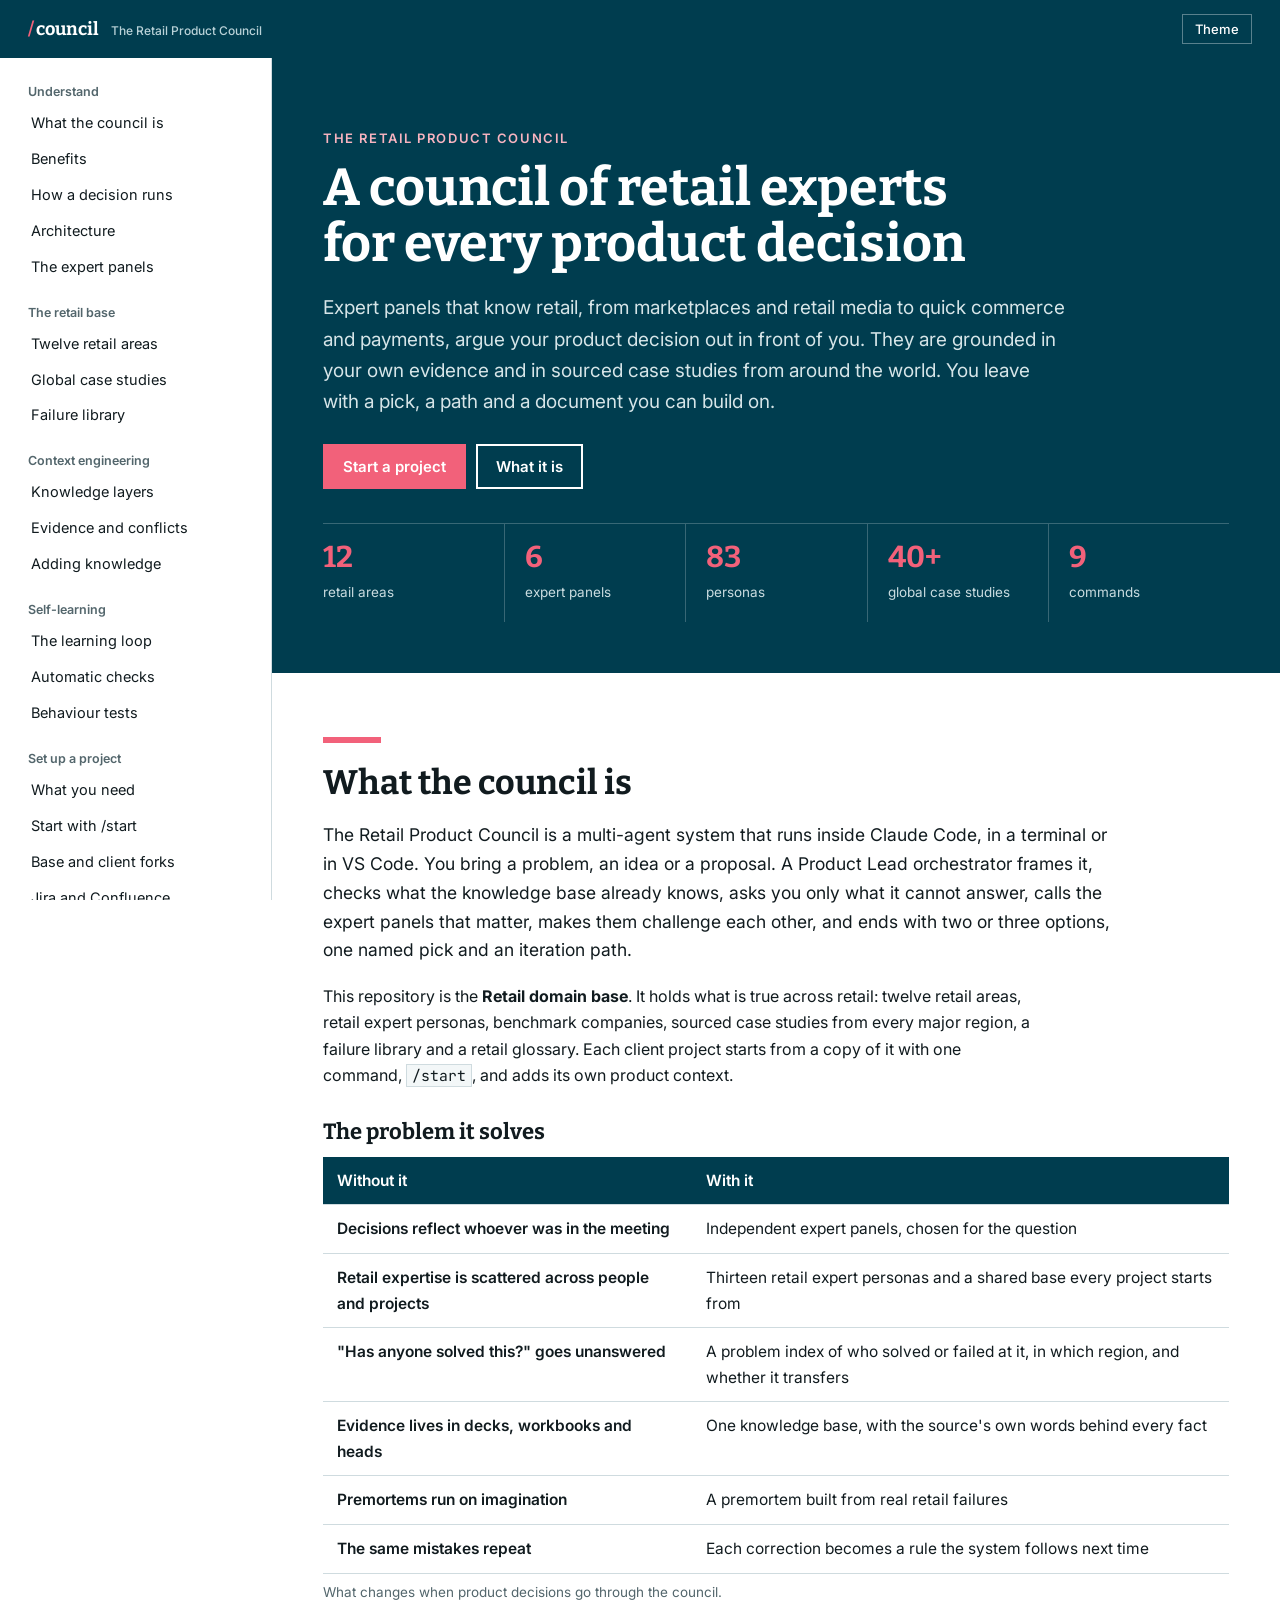
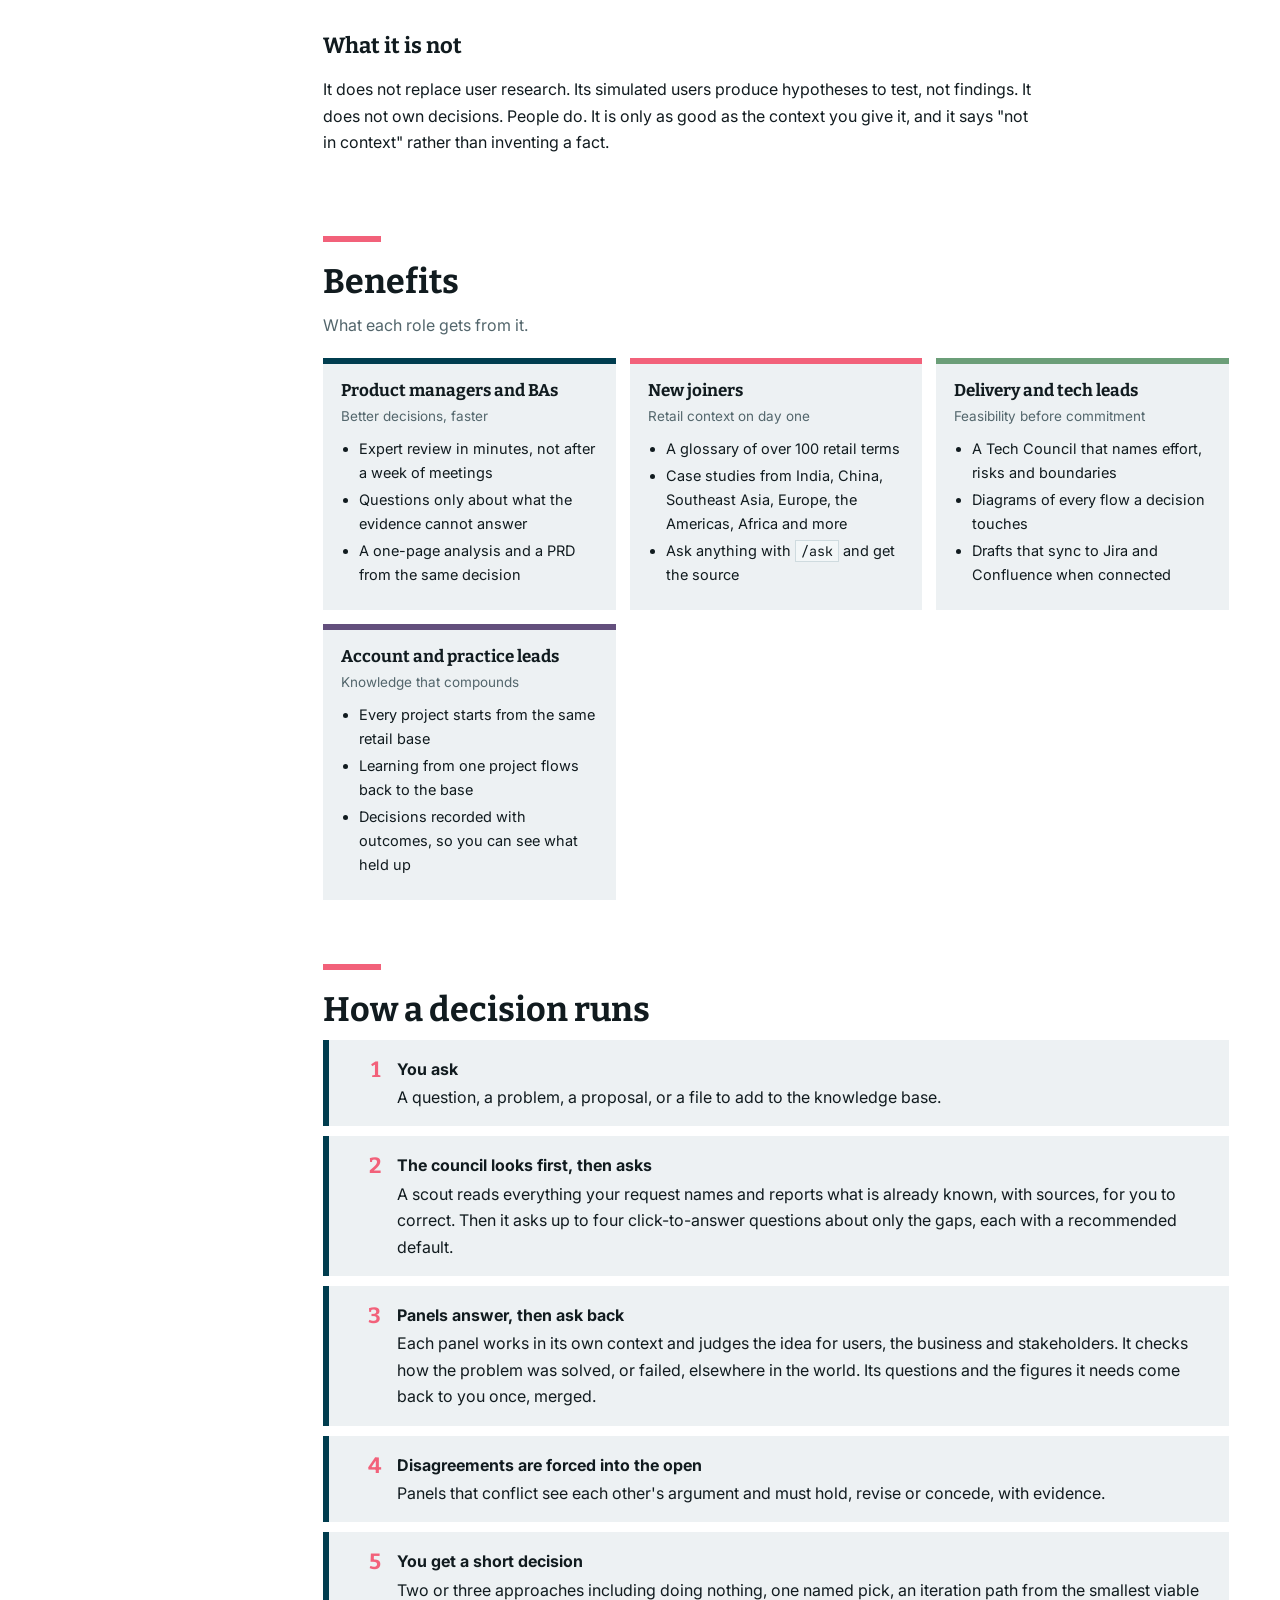
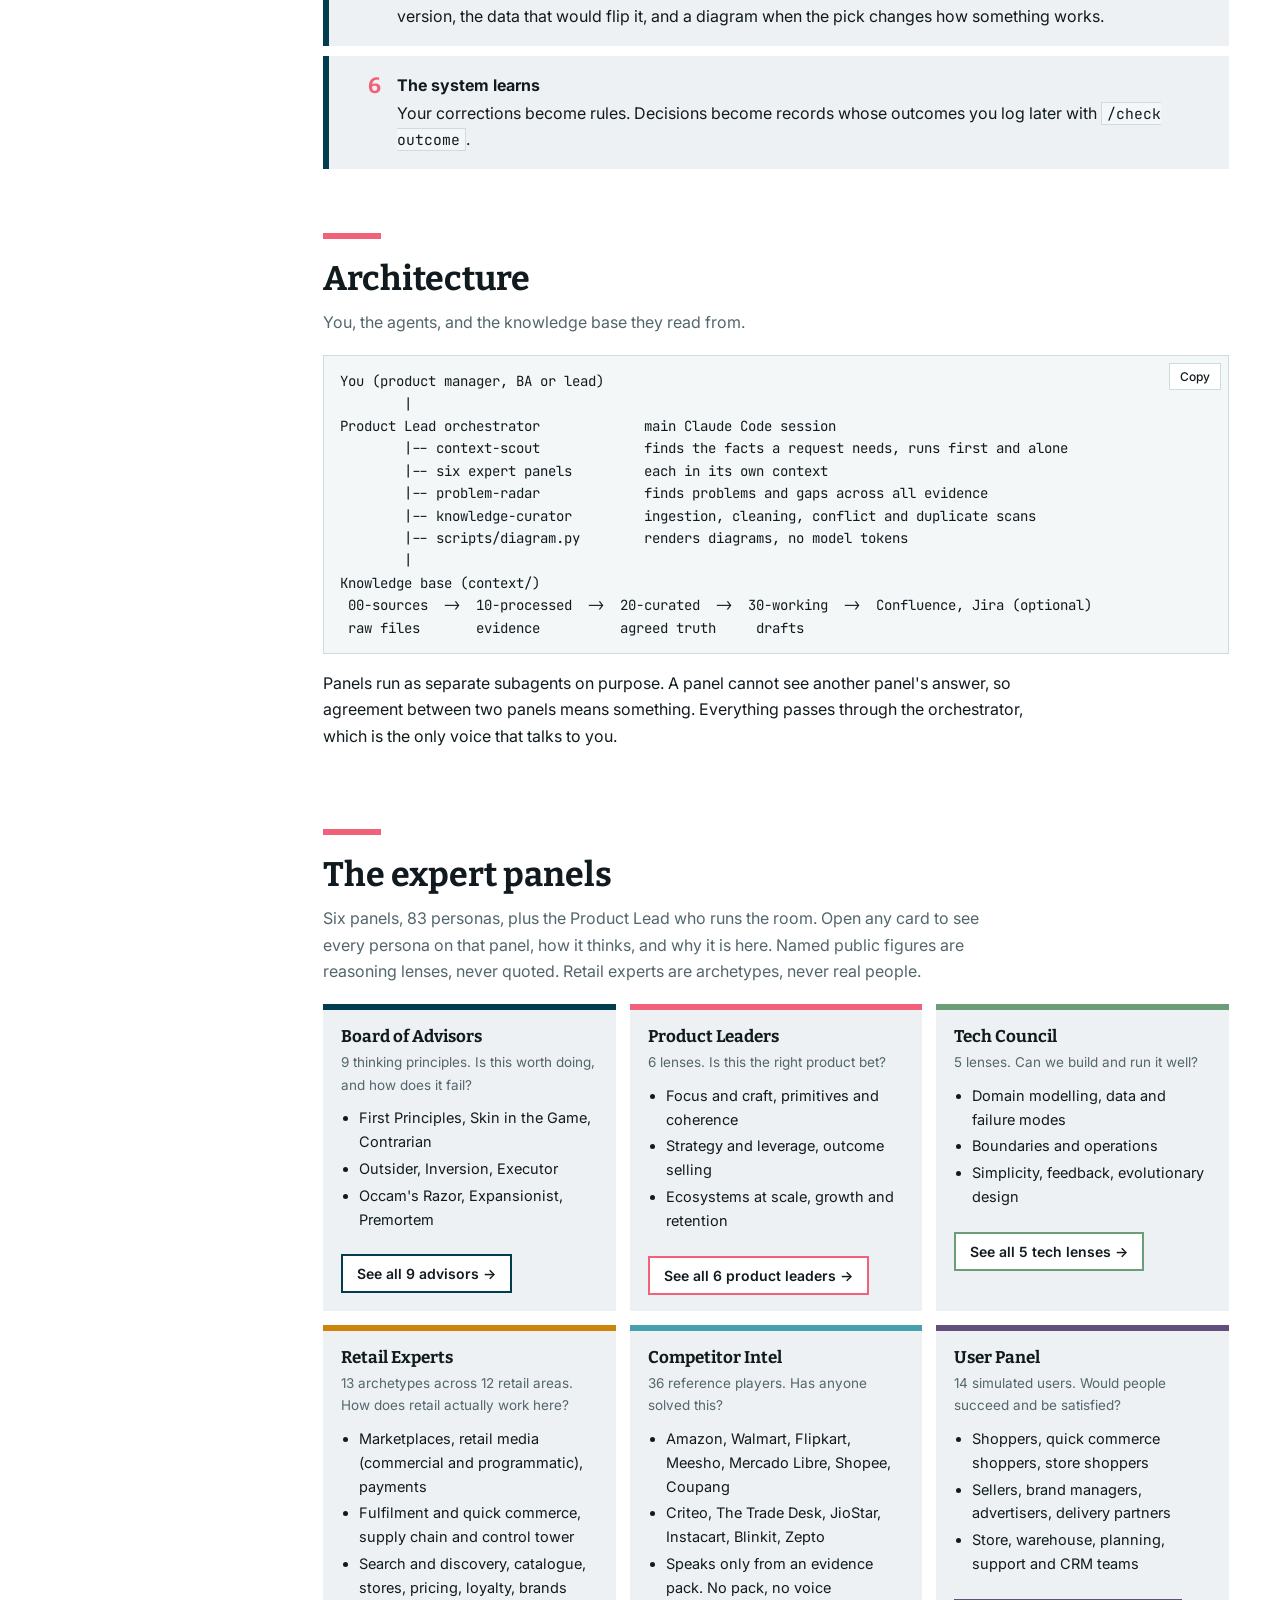
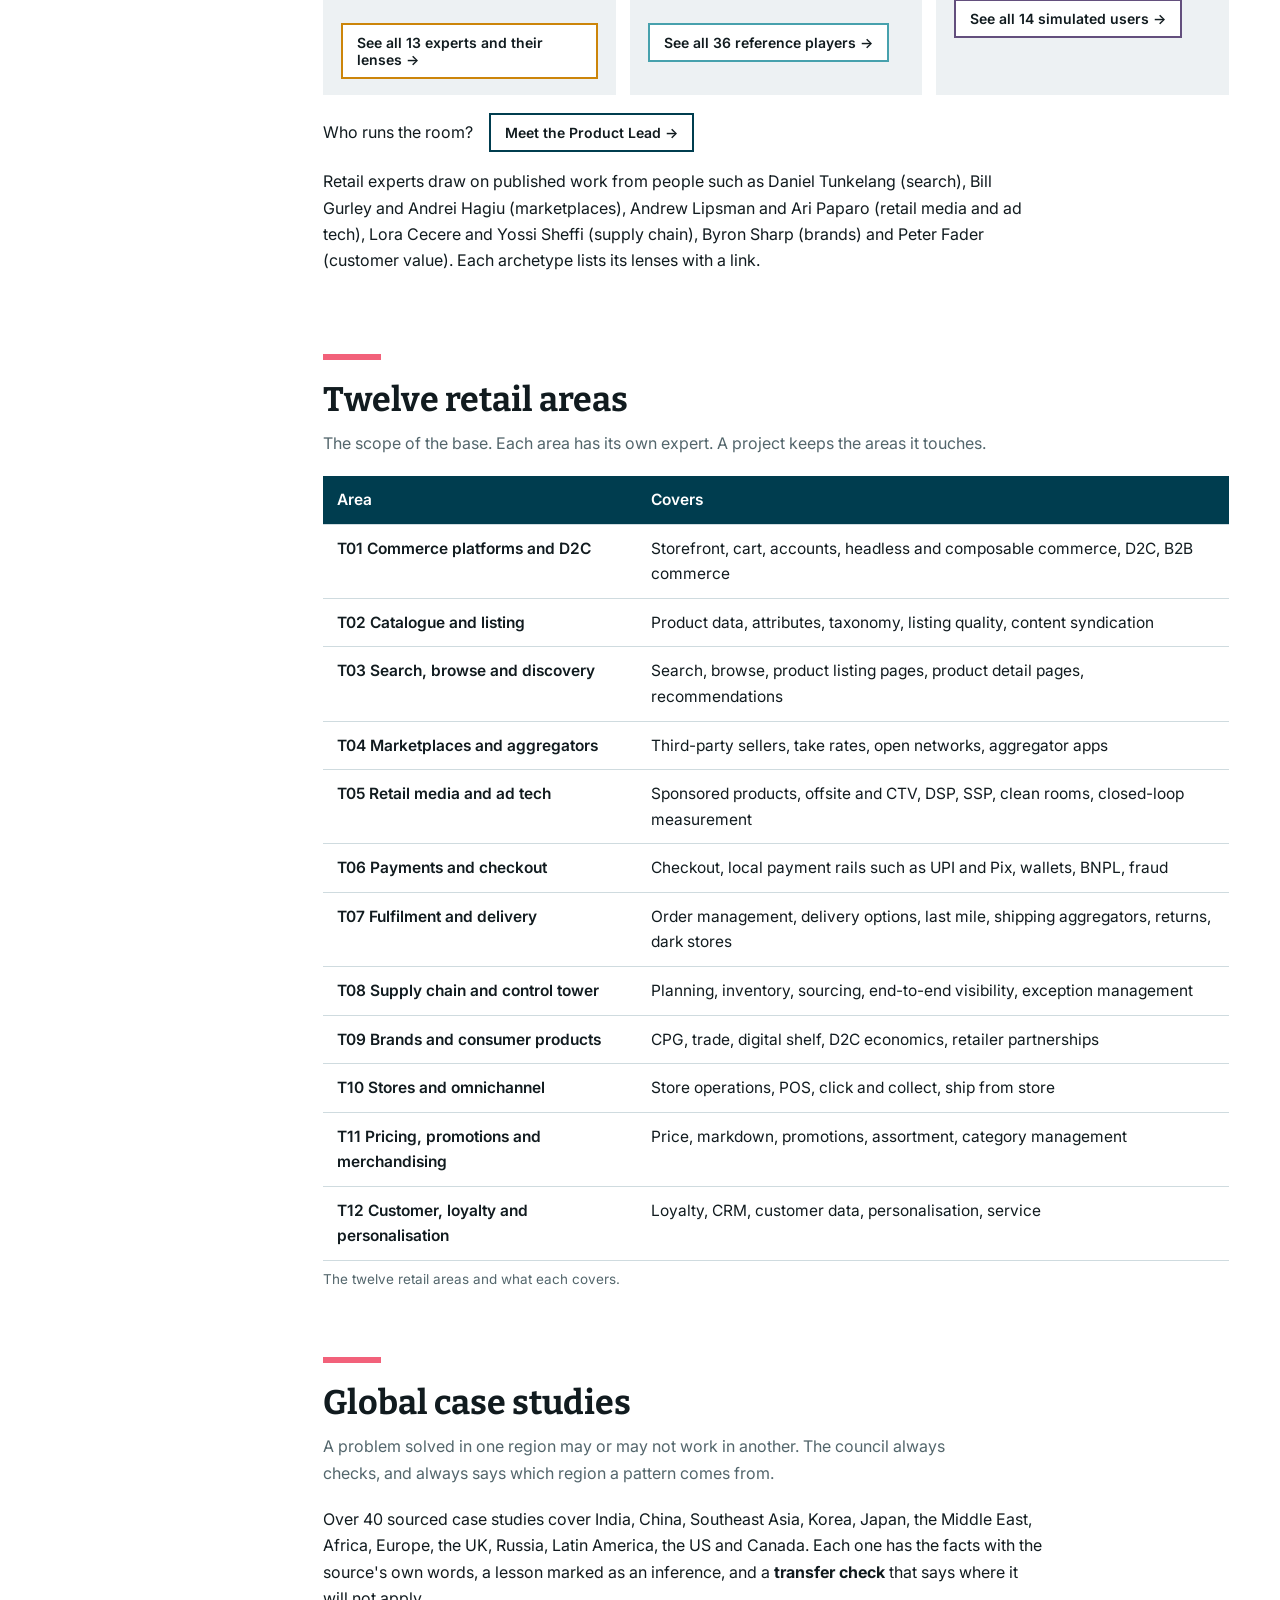
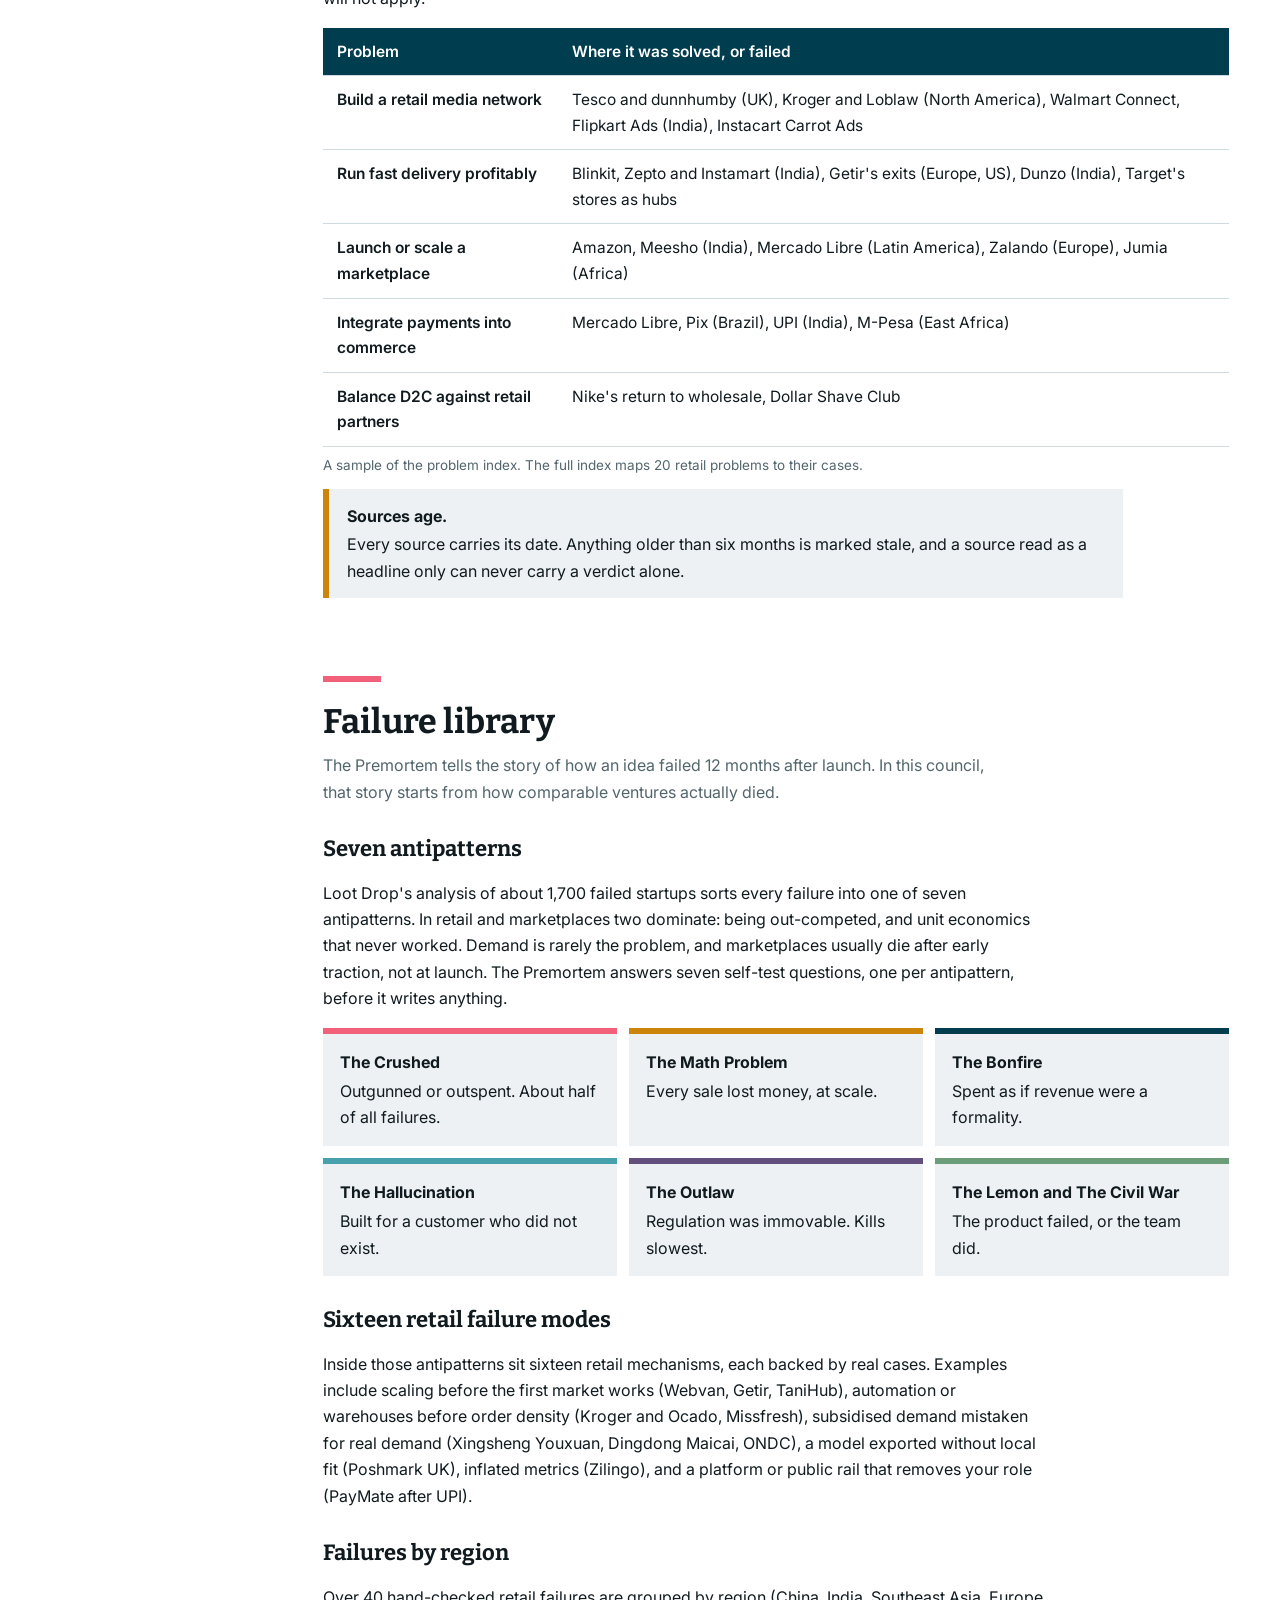
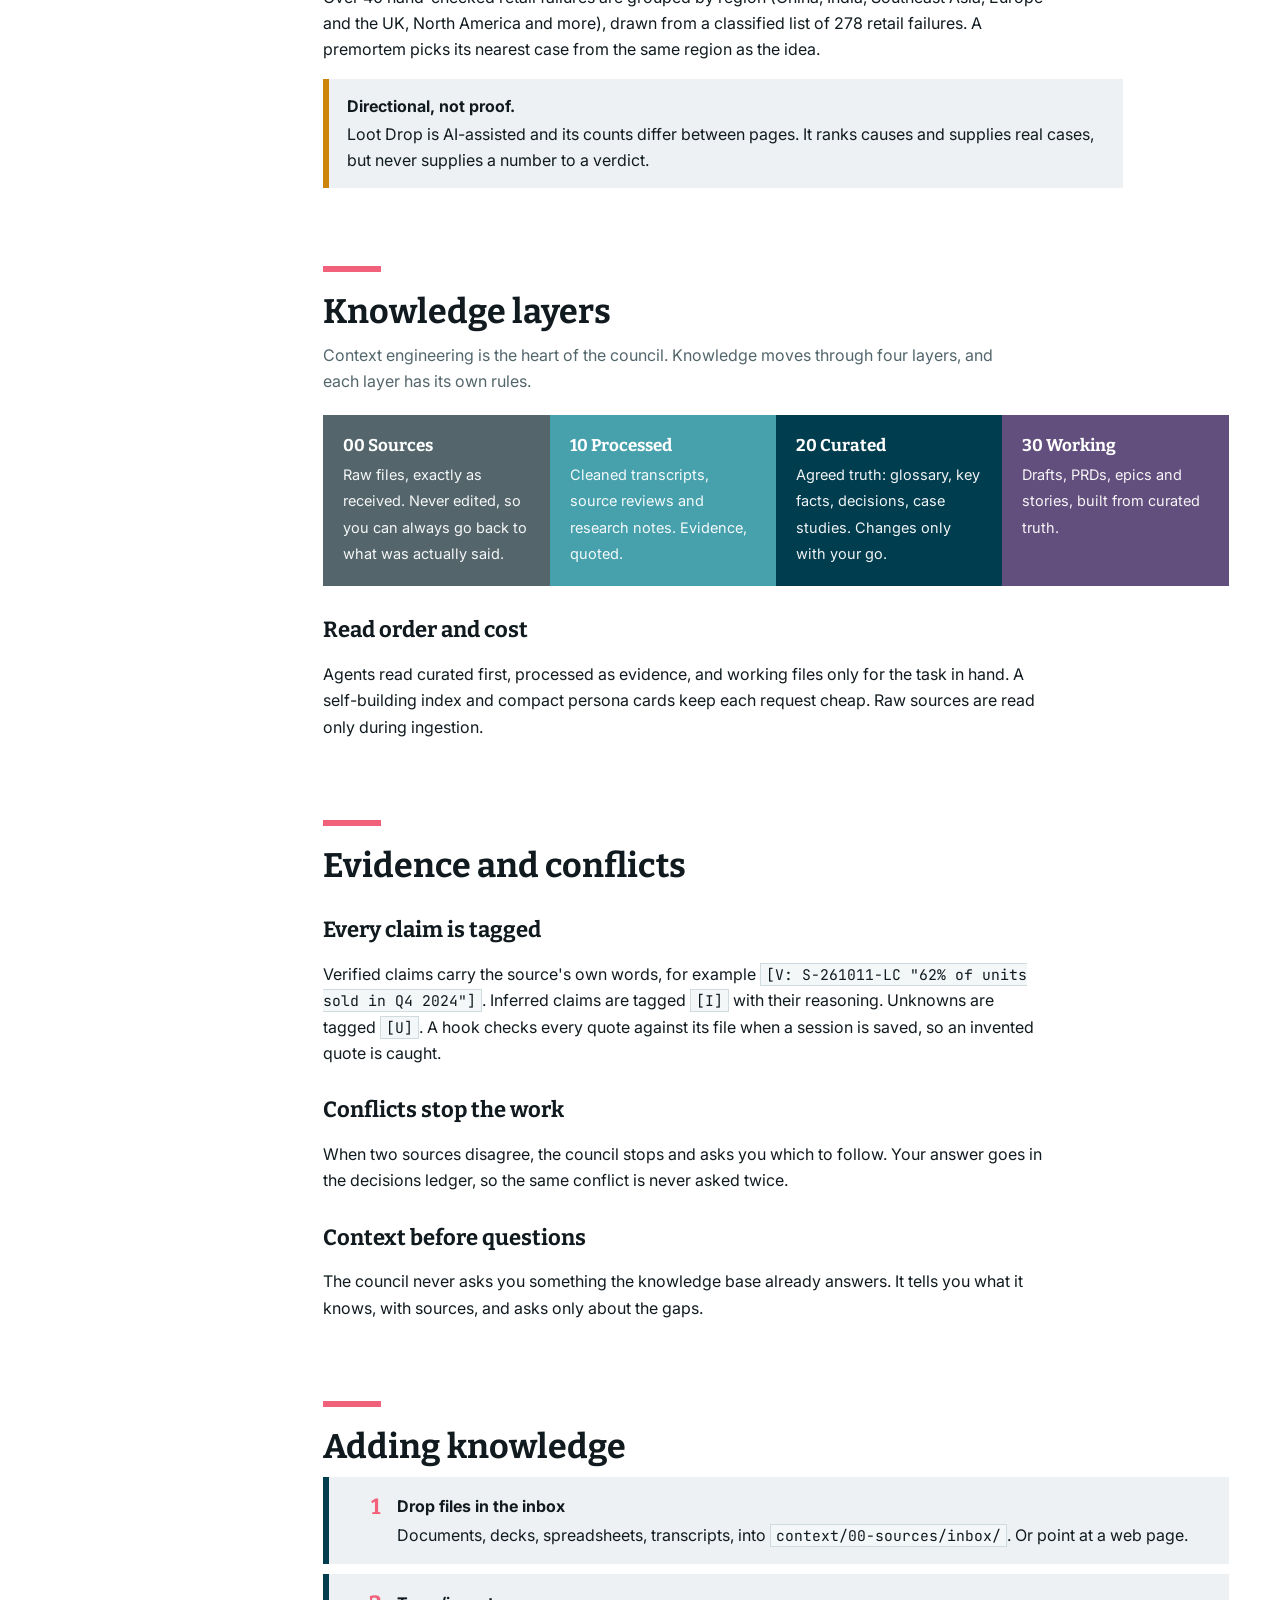
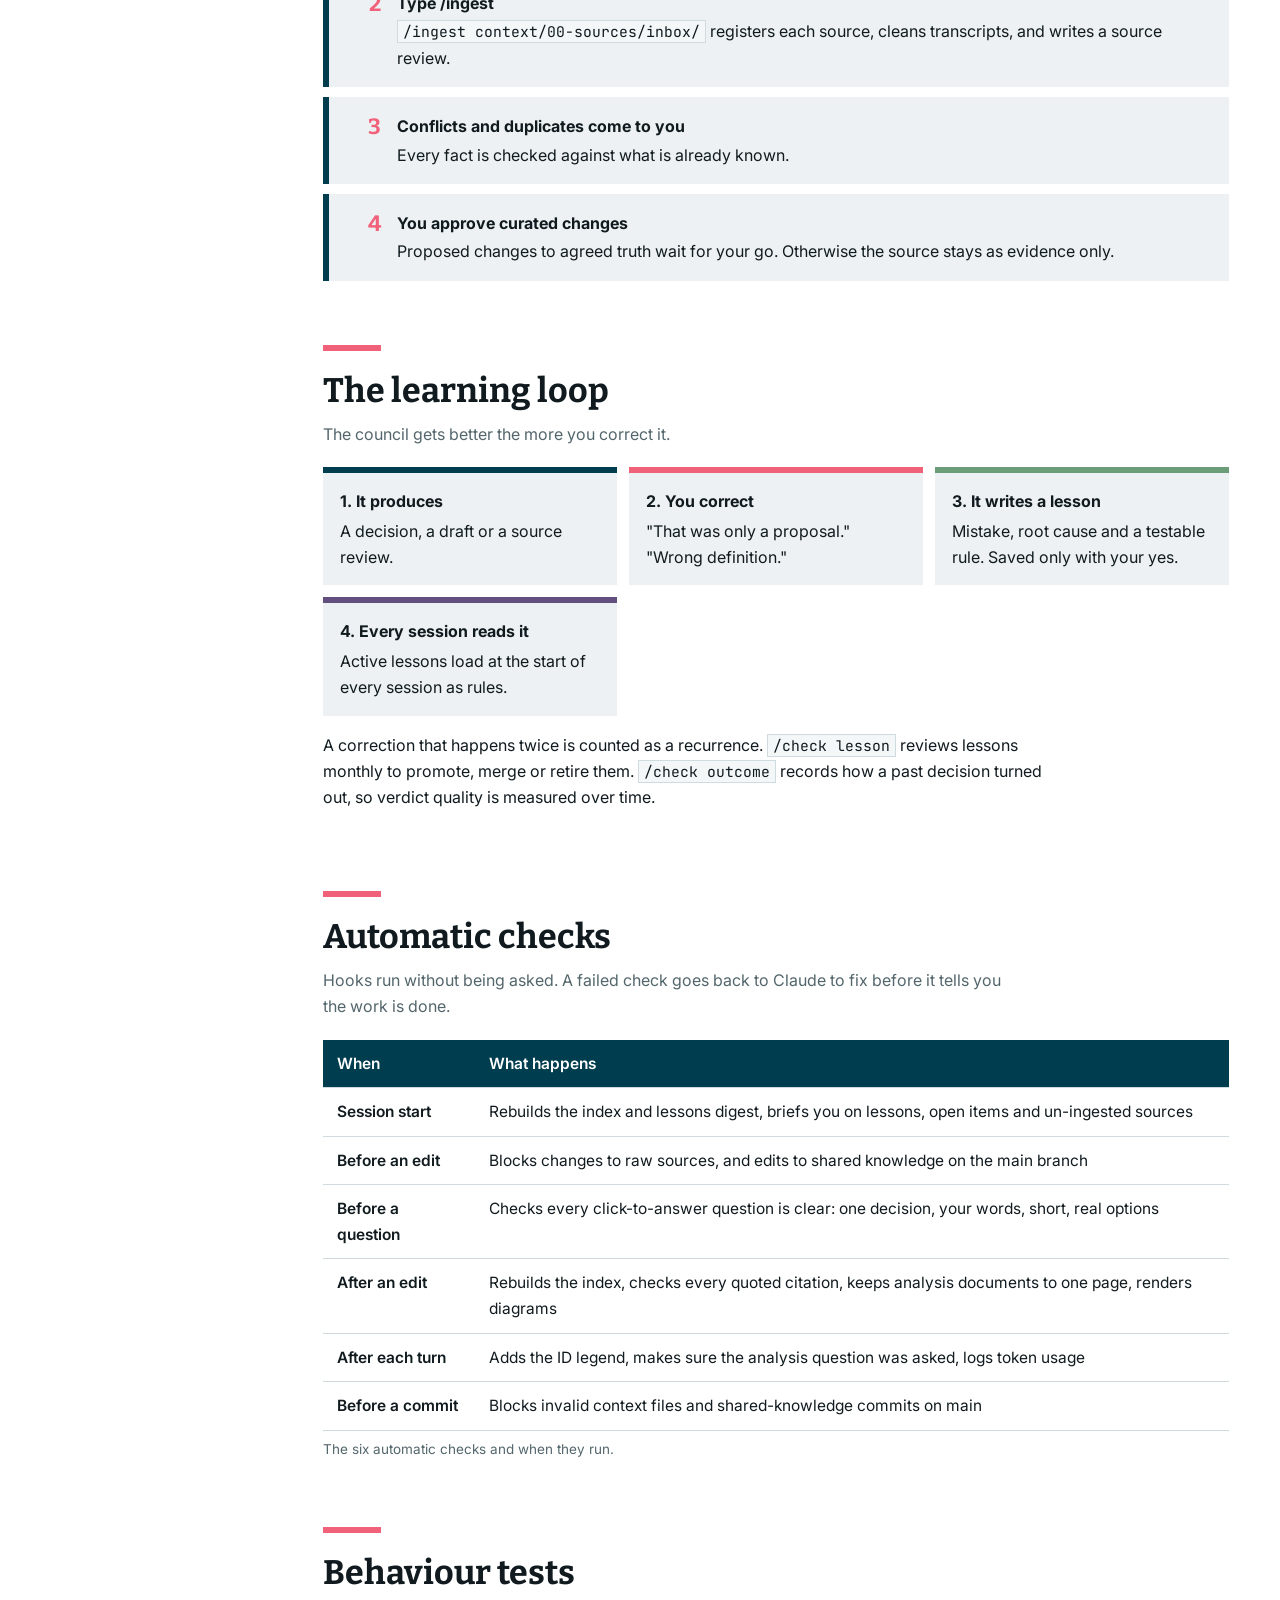
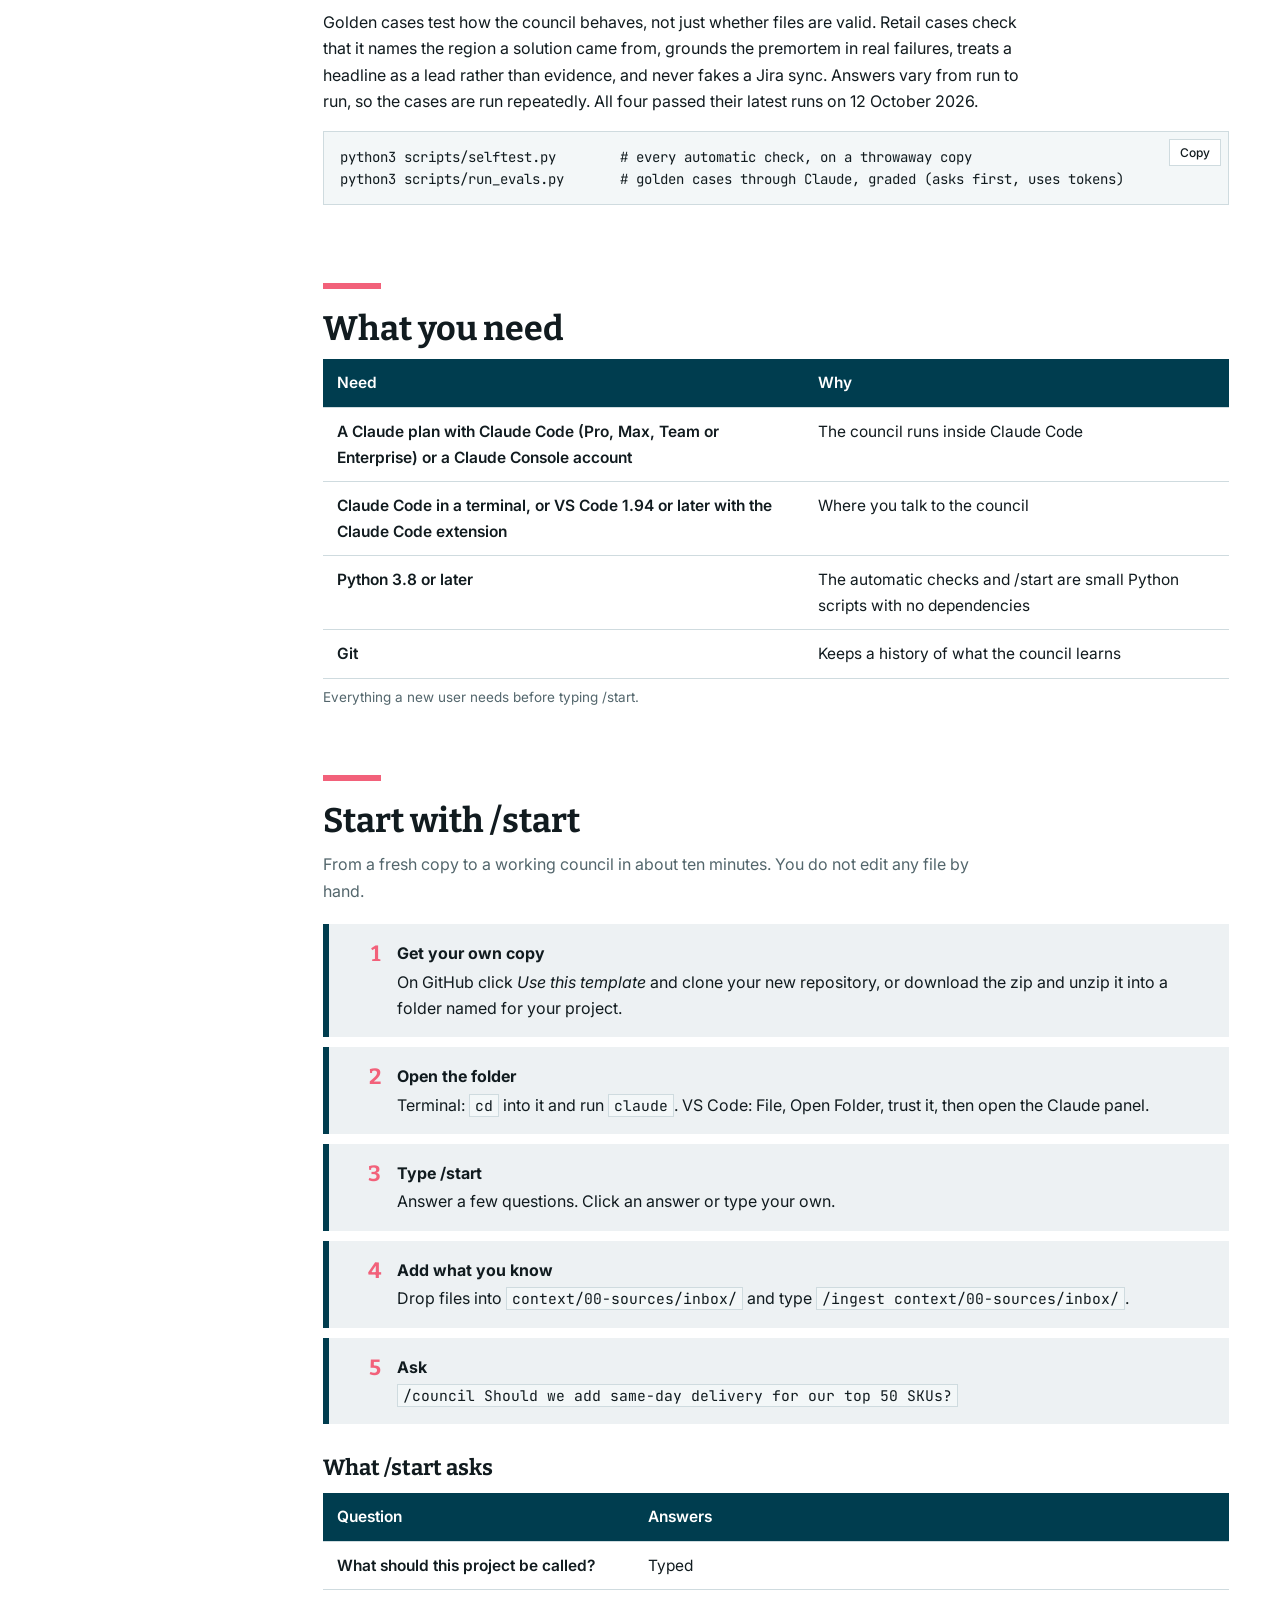
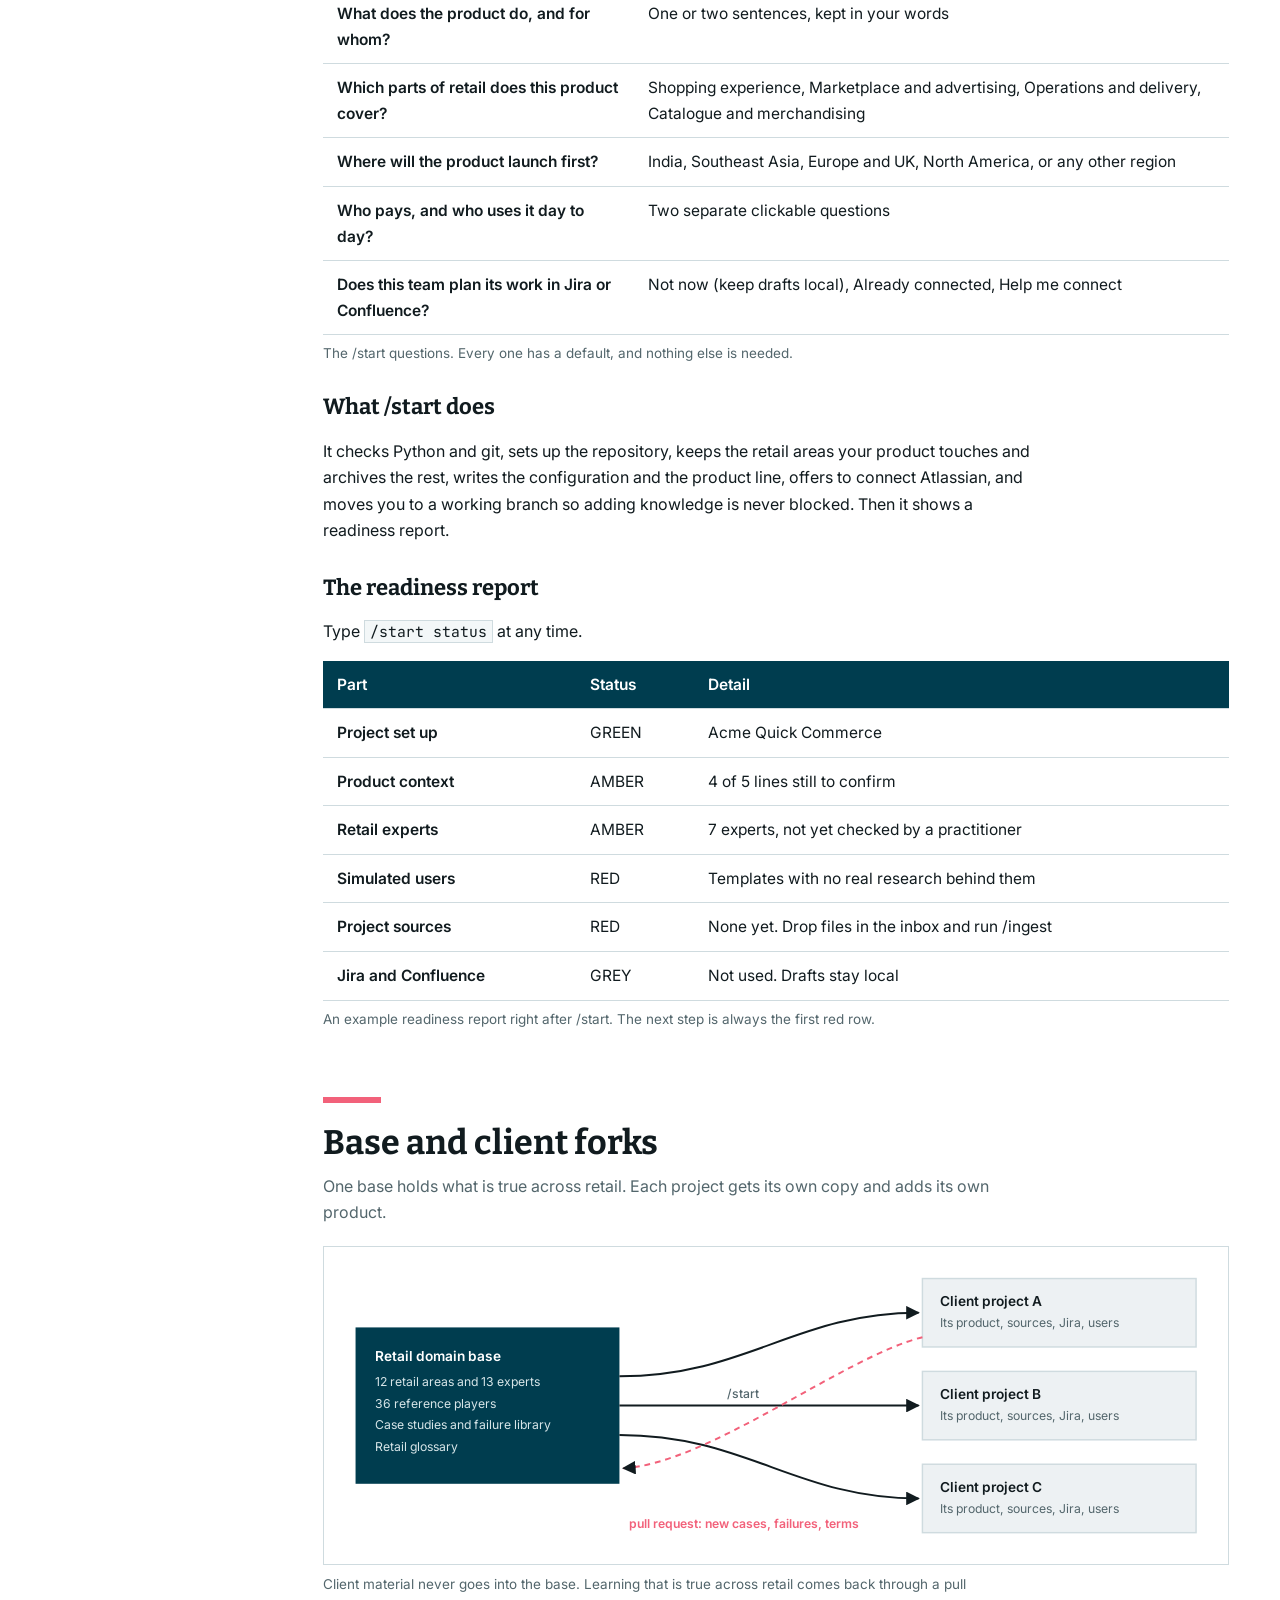
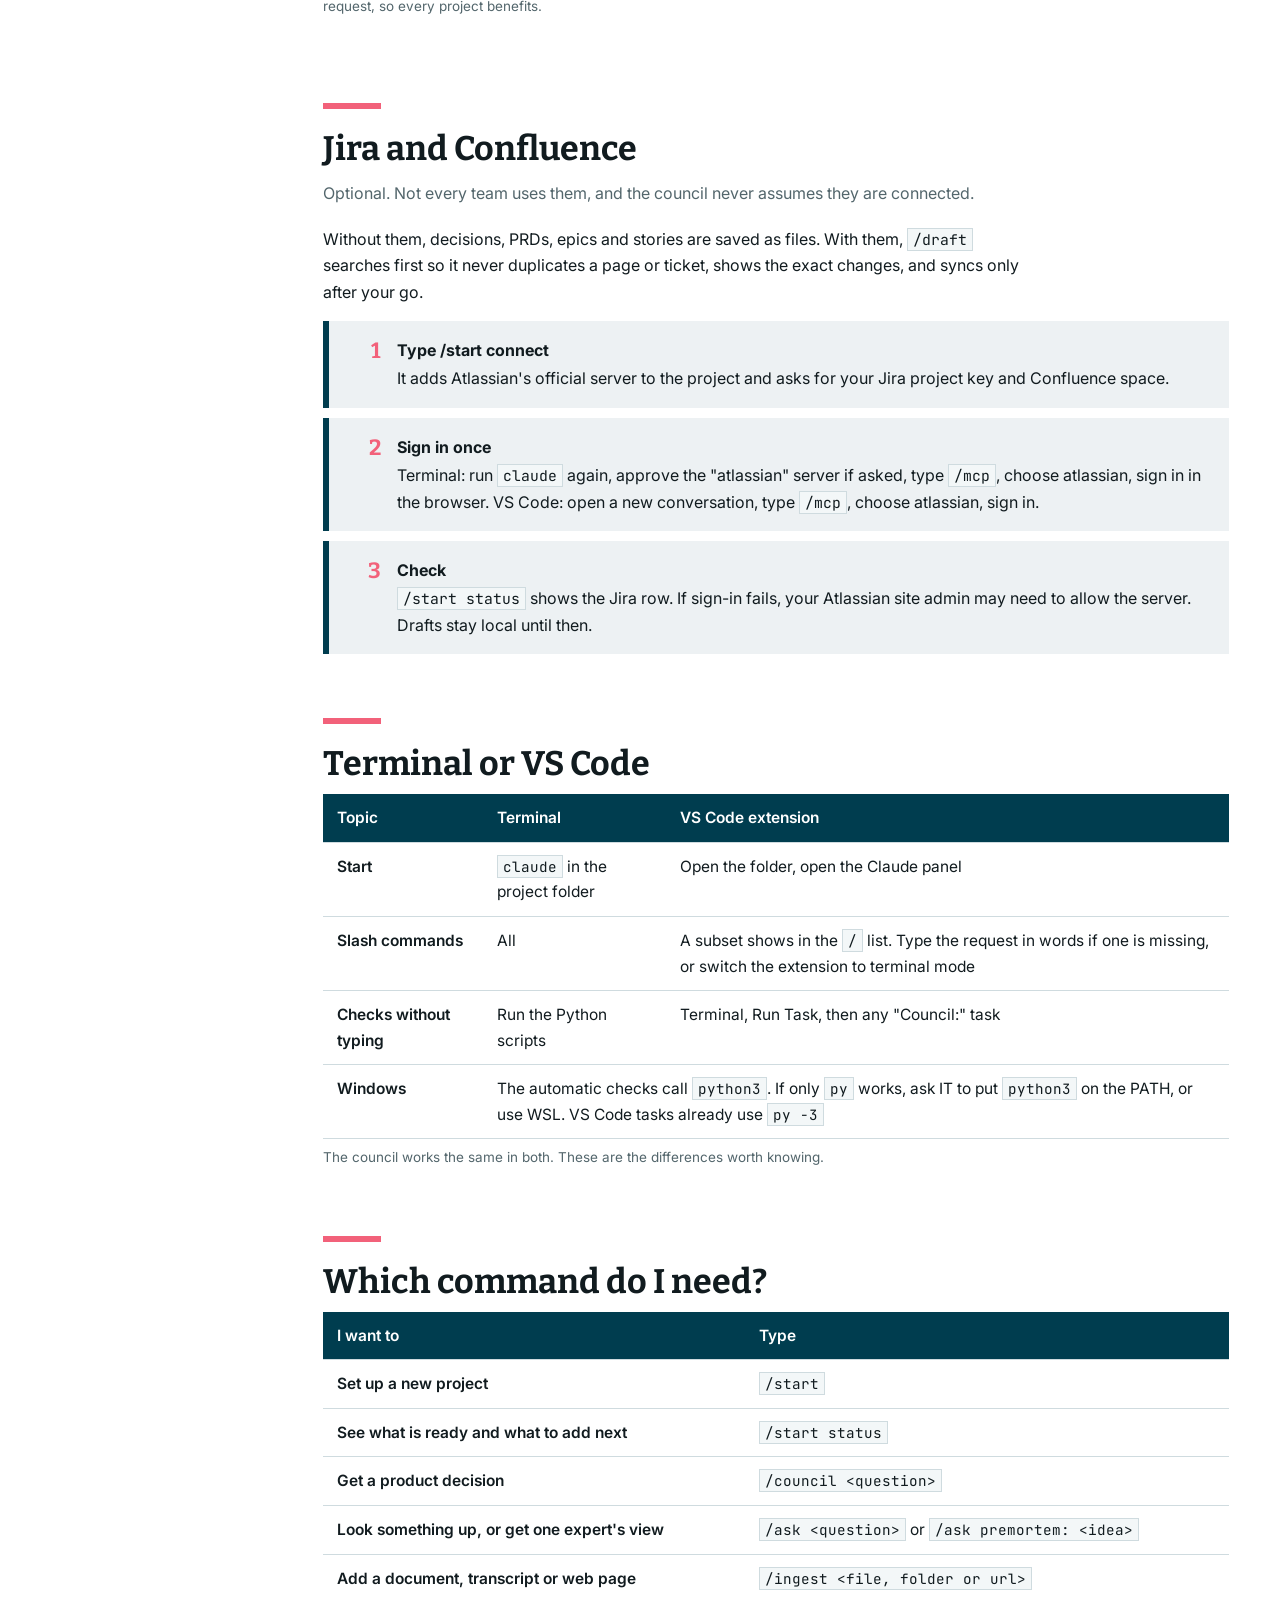
==== index.html @ d359951e "first draft" ====
<!DOCTYPE html>
<html lang="en">
<head>
<meta charset="utf-8">
<meta name="viewport" content="width=device-width, initial-scale=1, viewport-fit=cover">
<title>The Retail Product Council</title>
<meta name="description" content="A multi-agent product council for retail, running in Claude Code. Expert panels, a layered knowledge base, global case studies and a self-learning loop, set up for any project with /start.">
<link rel="preconnect" href="https://fonts.googleapis.com">
<link rel="preconnect" href="https://fonts.gstatic.com" crossorigin>
<link href="https://fonts.googleapis.com/css2?family=Bitter:wght@600;700&family=Inter:wght@400;500;600&family=JetBrains+Mono:wght@400;500&display=swap" rel="stylesheet">
<style>
:root{
  --wave:#003D4F; --pink:#F2617A; --jade:#6B9E78; --turmeric:#CC850A; --sapphire:#47A1AD; --amethyst:#634F7D;
  --bg:#FFFFFF; --surface:#EDF1F3; --ink:#111B1F; --muted:#53666C; --line:#CFDBDF; --code:#F3F7F8; --bar:#003D4F;
  --head:"Bitter",Georgia,serif; --body:"Inter",system-ui,-apple-system,"Segoe UI",sans-serif;
  --mono:"JetBrains Mono",ui-monospace,SFMono-Regular,Menlo,monospace;
  box-sizing:border-box;
}
@media (prefers-color-scheme:dark){:root:not([data-theme="light"]){--bg:#08222B;--surface:#0F2E38;--ink:#EAF2F4;--muted:#A3B8BE;--line:#1F4652;--code:#0B2831;--bar:#00303E;}}
:root[data-theme="dark"]{--bg:#08222B;--surface:#0F2E38;--ink:#EAF2F4;--muted:#A3B8BE;--line:#1F4652;--code:#0B2831;--bar:#00303E;}
*,*::before,*::after{box-sizing:inherit}
html{scroll-behavior:smooth;scroll-padding-top:80px;-webkit-text-size-adjust:100%}
@media (prefers-reduced-motion:reduce){html{scroll-behavior:auto}*{transition:none!important}}
body{margin:0;background:var(--bg);color:var(--ink);font:16px/1.65 var(--body);overflow-x:hidden}
a{color:inherit}
:focus-visible{outline:3px solid var(--pink);outline-offset:2px}
.skip{position:absolute;left:-9999px;background:var(--pink);color:#fff;padding:10px 16px;z-index:60}
.skip:focus{left:12px;top:12px}

.topbar{position:sticky;top:0;z-index:40;background:var(--bar);color:#fff}
.topbar .inner{display:flex;align-items:center;gap:14px;min-height:58px;padding:0 clamp(16px,3vw,28px)}
.mark{display:flex;align-items:baseline;gap:2px;font:700 18px/1 var(--head);color:#fff;text-decoration:none}
.mark .slash{color:var(--pink)}
.mark small{font:500 12px var(--body);color:#B9D2D8;margin-left:10px}
.topbar .spacer{margin-left:auto}
.topbar button,.topbar .gh{background:none;border:1px solid rgba(255,255,255,.35);color:inherit;font:500 13px var(--body);padding:6px 12px;cursor:pointer;text-decoration:none}
#menuBtn{display:none}

.shell{display:grid;grid-template-columns:272px minmax(0,1fr)}
.sidebar{border-right:1px solid var(--line);background:var(--bg);position:sticky;top:58px;height:calc(100vh - 58px);overflow-y:auto;padding:26px 18px 60px}
.sidebar h4{font:600 12.5px var(--body);color:var(--muted);margin:20px 0 6px;padding-left:10px}
.sidebar h4:first-child{margin-top:0}
.sidebar a{display:block;text-decoration:none;font-size:14.5px;padding:6px 10px;border-left:3px solid transparent;color:var(--ink)}
.sidebar a:hover{background:var(--surface)}
.sidebar a.active{border-left-color:var(--pink);background:var(--surface);font-weight:600}
main{min-width:0;padding:0 clamp(18px,4vw,64px) 90px;--col:1120px}
main>section,main>footer{max-width:var(--col);margin-left:auto;margin-right:auto}

.hero{background:var(--wave);color:#fff;margin:0 calc(-1 * clamp(18px,4vw,64px));padding:clamp(40px,6vw,72px) clamp(18px,4vw,64px) clamp(32px,4vw,52px)}
.hero-in{max-width:var(--col);margin:0 auto}
.hero h1{font:700 clamp(30px,5vw,52px)/1.08 var(--head);margin:0;max-width:24ch}
.hero h1 span{display:block}
.hero .eyebrow{font:600 13px var(--body);letter-spacing:.12em;text-transform:uppercase;color:#F8B4C0;margin:0 0 14px}
.hero p{font-size:clamp(16px,1.8vw,19px);color:#D6E5E8;max-width:62ch;margin:20px 0 0}
.hero .cta{display:flex;flex-wrap:wrap;gap:10px;margin-top:26px}
.hero .cta a{font:600 15px var(--body);text-decoration:none;padding:11px 18px;border:2px solid #fff}
.hero .cta a.primary{background:var(--pink);border-color:var(--pink)}
.stats{display:flex;flex-wrap:wrap;margin-top:34px;border-top:1px solid rgba(255,255,255,.22)}
.stats div{flex:1 1 130px;padding:18px 20px;border-left:1px solid rgba(255,255,255,.22)}
.stats div:first-child{border-left:0;padding-left:0}
.stats b{display:block;font:700 30px/1 var(--head);color:var(--pink);margin-bottom:6px}
.stats span{font-size:13.5px;color:#C9DCE0}

section{padding-top:clamp(40px,5vw,64px);scroll-margin-top:76px}
h2{font:700 clamp(24px,3.2vw,34px)/1.18 var(--head);margin:0 0 10px}
h3{font:700 clamp(18px,2.2vw,22px)/1.3 var(--head);margin:30px 0 10px}
.rule{height:6px;width:58px;background:var(--pink);margin-bottom:20px}
p.intro{color:var(--muted);max-width:68ch;margin:0 0 20px}
p{max-width:72ch}
.lead{font-size:17.5px}

table{border-collapse:collapse;width:100%;font-size:15.5px;margin:6px 0 4px}
th,td{text-align:left;padding:11px 14px;border-bottom:1px solid var(--line);vertical-align:top}
th{color:#fff;background:var(--wave);font-weight:600}
td:first-child{font-weight:600}
caption{caption-side:bottom;text-align:left;font-size:13.5px;color:var(--muted);padding:8px 0 0;line-height:1.5}
@media (max-width:760px){
  table,thead,tbody,tr,th,td{display:block;width:100%}
  caption{display:block}
  thead{position:absolute;left:-9999px}
  tr{border:1px solid var(--line);border-left:6px solid var(--sapphire);margin-bottom:12px;background:var(--surface)}
  td{border:0;border-bottom:1px solid var(--line)}
  tr td:last-child{border-bottom:0}
  td::before{content:attr(data-label);display:block;font:600 12px var(--body);color:var(--muted);margin-bottom:3px}
}

code{font:.92em var(--mono);background:var(--code);border:1px solid var(--line);padding:1px 5px}
.code{position:relative;margin:14px 0}
.code pre{margin:0;background:var(--code);border:1px solid var(--line);padding:14px 16px;overflow-x:auto;font:14px/1.6 var(--mono);white-space:pre-wrap;word-break:break-word}
.code button{position:absolute;top:8px;right:8px;font:500 12px var(--body);background:var(--bg);color:var(--ink);border:1px solid var(--line);padding:5px 10px;cursor:pointer}

.note{background:var(--surface);border-left:6px solid var(--turmeric);padding:14px 18px;margin:14px 0;max-width:80ch}
.note b{display:block;margin-bottom:2px}
.blocks{display:grid;grid-template-columns:repeat(auto-fit,minmax(200px,1fr))}
.blocks div{padding:20px;color:#fff}
.blocks b{display:block;font:700 17px var(--head);margin-bottom:5px}
.blocks span{font-size:14.5px;opacity:.94}
.b1{background:#54666C}.b2{background:var(--sapphire)}.b3{background:var(--wave)}.b4{background:var(--amethyst)}
.loop{display:grid;grid-template-columns:repeat(auto-fit,minmax(220px,1fr));gap:12px}
.loop div{background:var(--surface);padding:15px 17px;border-top:6px solid var(--c)}
.loop b{display:block;margin-bottom:3px}
.flow{list-style:none;padding:0;margin:0;counter-reset:step;display:grid;gap:10px}
.flow li{counter-increment:step;display:grid;grid-template-columns:34px minmax(0,1fr);gap:16px;align-items:start;background:var(--surface);padding:16px 20px 16px 18px;border-left:6px solid var(--wave)}
.flow li::before{content:counter(step);font:700 22px/1.2 var(--head);color:var(--pink);text-align:right;padding-top:1px}
.flow strong{display:block;margin-bottom:2px}
@media (max-width:520px){.flow li{grid-template-columns:24px minmax(0,1fr);gap:12px;padding:14px 16px 14px 12px}.flow li::before{font-size:19px}}
@media (max-width:560px){.stats div{padding-left:0;border-left:0}}

.persona-grid{display:grid;grid-template-columns:repeat(auto-fit,minmax(260px,1fr));gap:14px}
.panelcard{border-top:6px solid var(--c);background:var(--surface);padding:16px 18px}
.panelcard h4{font:700 17px var(--head);margin:0 0 4px}
.panelcard .role{font-size:13.5px;color:var(--muted);margin:0 0 10px}
.panelcard ul{margin:0;padding-left:18px;font-size:14.5px}
.panelcard li{margin-bottom:3px}

.finder{background:var(--surface);padding:18px;margin:8px 0 20px}
.finder label{display:block;font-weight:600;margin-bottom:9px}
.finder input{width:100%;font:500 17px var(--body);padding:13px 15px;border:2px solid var(--wave);background:var(--bg);color:var(--ink)}
.finder input:focus{outline:none;border-color:var(--pink);box-shadow:0 0 0 3px rgba(242,97,122,.3)}
.chips{display:flex;flex-wrap:wrap;gap:8px;margin-top:12px}
.chip{font:500 13.5px var(--body);border:1px solid var(--line);background:var(--bg);color:var(--ink);padding:7px 13px;cursor:pointer}
.chip[aria-pressed="true"]{background:var(--wave);border-color:var(--wave);color:#fff}
.count{font-size:13.5px;color:var(--muted);margin-top:10px}
.group{margin-top:28px}
.group h3{display:flex;align-items:center;gap:12px;margin:0 0 12px}
.group h3 i{width:30px;height:6px;background:var(--c);display:inline-block}
.cmd{border-left:6px solid var(--c,var(--wave));background:var(--surface);padding:16px 18px;margin-bottom:12px}
.cmd-head{display:flex;flex-wrap:wrap;align-items:baseline;gap:8px 14px}
.cmd-name{font:600 17px var(--mono);word-break:break-word}
.cmd-tag{font:600 12px var(--body);color:var(--muted);border:1px solid var(--line);background:var(--bg);padding:2px 9px}
.cmd dl{display:grid;grid-template-columns:132px minmax(0,1fr);gap:7px 16px;margin:12px 0 0;font-size:15.5px}
.cmd dt{font-weight:600;color:var(--muted)}
.cmd dd{margin:0;min-width:0}
.empty{display:none;background:var(--surface);padding:18px;border-left:6px solid var(--pink)}

.fig{margin:14px 0 22px}
.fig .scroll{overflow-x:auto;border:1px solid var(--line);background:var(--bg);padding:12px}
.fig svg{display:block;width:100%;min-width:640px;height:auto}
.fig figcaption{font-size:13.5px;color:var(--muted);padding-top:8px;max-width:72ch}
svg .box{fill:var(--surface);stroke:var(--line);stroke-width:1.5}
svg .box-base{fill:var(--wave)}
svg .t{font:600 14px var(--body);fill:var(--ink)}
svg .t-w{font:600 14px var(--body);fill:#fff}
svg .s{font:400 12.5px var(--body);fill:var(--muted)}
svg .s-w{font:400 12.5px var(--body);fill:#D6E5E8}
svg .arrow{stroke:var(--ink);stroke-width:2;fill:none}
svg .arrow-back{stroke:var(--pink);stroke-width:2;fill:none;stroke-dasharray:6 5}
svg .lbl{font:600 12.5px var(--body);fill:var(--pink)}
svg .lbl-i{font:500 12.5px var(--body);fill:var(--muted)}

.panelcard{display:flex;flex-direction:column}
.card-cta{margin-top:auto;align-self:flex-start;font:600 14px var(--body);color:var(--ink);background:var(--bg);border:2px solid var(--c,var(--wave));padding:9px 14px;cursor:pointer;margin-top:16px}
.panelcard ul{margin-bottom:4px}
.card-cta:hover{background:var(--c,var(--wave));color:#fff}
.card-cta.inline{margin:0 0 0 8px;--c:var(--wave)}
.card-cta,.dlg-close{text-decoration:none;display:inline-block}
.panelcard:has(.card-cta){position:relative;cursor:pointer;transition:box-shadow .15s}
.panelcard .card-cta::after{content:"";position:absolute;inset:0}
.panelcard:has(.card-cta):hover{box-shadow:0 6px 18px rgba(0,0,0,.12)}
.panelcard:has(.card-cta):hover .card-cta{background:var(--c,var(--wave));color:#fff}
.card-cta:focus-visible{outline:3px solid var(--c,var(--wave));outline-offset:3px}
.panel-dialog:target{display:block;position:fixed;inset:0;margin:auto;height:fit-content;z-index:200;box-shadow:0 0 0 100vmax rgba(0,30,40,.6),0 20px 60px rgba(0,0,0,.35)}
body:has(.panel-dialog:target){overflow:hidden}
.lead-cta{margin-top:18px;display:flex;flex-wrap:wrap;align-items:center;gap:8px}
.panel-dialog{border:0;padding:0;width:min(1080px,94vw);max-height:88vh;background:var(--bg);color:var(--ink);box-shadow:0 20px 60px rgba(0,0,0,.35)}
.panel-dialog::backdrop{background:rgba(0,30,40,.6)}
.dlg-head{position:sticky;top:0;z-index:2;display:flex;align-items:center;gap:12px;background:var(--wave);color:#fff;padding:14px 20px;border-bottom:6px solid var(--pink)}
.dlg-head h3{margin:0;font:700 20px var(--head);color:#fff}
.dlg-close{margin-left:auto;background:none;border:1px solid rgba(255,255,255,.5);color:#fff;font:500 13px var(--body);padding:6px 12px;cursor:pointer}
.dlg-body{padding:8px 22px 26px;overflow:auto;max-height:calc(88vh - 70px)}
.dlg-body h3{margin-top:22px}
body:has(dialog[open]){overflow:hidden}
@media (max-width:760px){.panel-dialog,.panel-dialog:target{width:100vw;max-width:100vw;height:100dvh;max-height:100dvh;margin:0}.dlg-body{max-height:calc(100dvh - 64px);padding:4px 14px 30px}}
@media print{.panel-dialog{display:block;position:static;box-shadow:none;width:auto;max-height:none}.dlg-body{max-height:none}.card-cta{display:none}}
footer{margin-top:60px;padding-top:20px;border-top:1px solid var(--line);color:var(--muted);font-size:14px}

@media (max-width:980px){
  .shell{grid-template-columns:1fr}
  #menuBtn{display:inline-block}
  .sidebar{position:fixed;inset:58px 0 0 0;height:auto;z-index:35;display:none;border-right:0;padding:18px 20px 80px}
  .sidebar.open{display:block}
}
@media (max-width:560px){.cmd dl{grid-template-columns:1fr;gap:2px}.cmd dt{margin-top:7px}.stats div{flex:1 1 44%}.topbar .gh{display:none}}
@media print{.topbar,.sidebar,.finder,.code button{display:none}.shell{display:block}}
</style>
</head>
<body>
<a class="skip" href="#overview">Skip to content</a>
<header class="topbar">
  <div class="inner">
    <a class="mark" href="#top"><span class="slash">/</span>council<small>The Retail Product Council</small></a>
    <span class="spacer"></span>
    <a class="gh" href="#contribute" id="ghLink" hidden>GitHub</a>
    <button type="button" id="menuBtn" aria-expanded="false" aria-controls="sidebar">Contents</button>
    <button type="button" id="themeBtn">Theme</button>
  </div>
</header>

<div class="shell">
  <nav class="sidebar" id="sidebar" aria-label="Documentation sections">
    <h4>Understand</h4>
    <a href="#overview">What the council is</a>
    <a href="#benefits">Benefits</a>
    <a href="#how">How a decision runs</a>
    <a href="#architecture">Architecture</a>
    <a href="#panels">The expert panels</a>
    <h4>The retail base</h4>
    <a href="#retail-areas">Twelve retail areas</a>
    <a href="#case-studies">Global case studies</a>
    <a href="#failures">Failure library</a>
    <h4>Context engineering</h4>
    <a href="#layers">Knowledge layers</a>
    <a href="#evidence">Evidence and conflicts</a>
    <a href="#ingest">Adding knowledge</a>
    <h4>Self-learning</h4>
    <a href="#learning">The learning loop</a>
    <a href="#checks">Automatic checks</a>
    <a href="#evals">Behaviour tests</a>
    <h4>Set up a project</h4>
    <a href="#requirements">What you need</a>
    <a href="#start">Start with /start</a>
    <a href="#fork">Base and client forks</a>
    <a href="#jira">Jira and Confluence</a>
    <a href="#vscode">Terminal or VS Code</a>
    <h4>Use it</h4>
    <a href="#which-command">Which command do I need?</a>
    <a href="#commands">Command reference</a>
    <a href="#modes">Modes and cost tiers</a>
    <h4>Reference</h4>
    <a href="#files">Repository map</a>
    <a href="#tags">Verdicts and tags</a>
    <a href="#contribute">Contributing and limits</a>
  </nav>

  <main id="top">
<div class="hero"><div class="hero-in">
  <p class="eyebrow">The Retail Product Council</p>
  <h1><span>A council of retail experts</span><span>for every product decision</span></h1>
  <p>Expert panels that know retail, from marketplaces and retail media to quick commerce and payments, argue your product decision out in front of you. They are grounded in your own evidence and in sourced case studies from around the world. You leave with a pick, a path and a document you can build on.</p>
  <div class="cta"><a class="primary" href="#start">Start a project</a><a href="#overview">What it is</a></div>
  <div class="stats">
    <div><b>12</b><span>retail areas</span></div>
    <div><b>6</b><span>expert panels</span></div>
    <div><b>83</b><span>personas</span></div>
    <div><b>40+</b><span>global case studies</span></div>
    <div><b>9</b><span>commands</span></div>
  </div>
</div></div>

<section id="overview">
  <div class="rule"></div>
  <h2>What the council is</h2>
  <p class="lead">The Retail Product Council is a multi-agent system that runs inside Claude Code, in a terminal or in VS Code. You bring a problem, an idea or a proposal. A Product Lead orchestrator frames it, checks what the knowledge base already knows, asks you only what it cannot answer, calls the expert panels that matter, makes them challenge each other, and ends with two or three options, one named pick and an iteration path.</p>
  <p>This repository is the <strong>Retail domain base</strong>. It holds what is true across retail: twelve retail areas, retail expert personas, benchmark companies, sourced case studies from every major region, a failure library and a retail glossary. Each client project starts from a copy of it with one command, <code>/start</code>, and adds its own product context.</p>
  <h3>The problem it solves</h3>
  <table>
    <caption>What changes when product decisions go through the council.</caption>
    <thead><tr><th>Without it</th><th>With it</th></tr></thead>
    <tbody>
      <tr><td>Decisions reflect whoever was in the meeting</td><td>Independent expert panels, chosen for the question</td></tr>
      <tr><td>Retail expertise is scattered across people and projects</td><td>Thirteen retail expert personas and a shared base every project starts from</td></tr>
      <tr><td>"Has anyone solved this?" goes unanswered</td><td>A problem index of who solved or failed at it, in which region, and whether it transfers</td></tr>
      <tr><td>Evidence lives in decks, workbooks and heads</td><td>One knowledge base, with the source's own words behind every fact</td></tr>
      <tr><td>Premortems run on imagination</td><td>A premortem built from real retail failures</td></tr>
      <tr><td>The same mistakes repeat</td><td>Each correction becomes a rule the system follows next time</td></tr>
    </tbody>
  </table>
  <h3>What it is not</h3>
  <p>It does not replace user research. Its simulated users produce hypotheses to test, not findings. It does not own decisions. People do. It is only as good as the context you give it, and it says "not in context" rather than inventing a fact.</p>
</section>

<section id="benefits">
  <div class="rule"></div>
  <h2>Benefits</h2>
  <p class="intro">What each role gets from it.</p>
  <div class="persona-grid">
    <div class="panelcard" style="--c:var(--wave)"><h4>Product managers and BAs</h4><p class="role">Better decisions, faster</p><ul><li>Expert review in minutes, not after a week of meetings</li><li>Questions only about what the evidence cannot answer</li><li>A one-page analysis and a PRD from the same decision</li></ul></div>
    <div class="panelcard" style="--c:var(--pink)"><h4>New joiners</h4><p class="role">Retail context on day one</p><ul><li>A glossary of over 100 retail terms</li><li>Case studies from India, China, Southeast Asia, Europe, the Americas, Africa and more</li><li>Ask anything with <code>/ask</code> and get the source</li></ul></div>
    <div class="panelcard" style="--c:var(--jade)"><h4>Delivery and tech leads</h4><p class="role">Feasibility before commitment</p><ul><li>A Tech Council that names effort, risks and boundaries</li><li>Diagrams of every flow a decision touches</li><li>Drafts that sync to Jira and Confluence when connected</li></ul></div>
    <div class="panelcard" style="--c:var(--amethyst)"><h4>Account and practice leads</h4><p class="role">Knowledge that compounds</p><ul><li>Every project starts from the same retail base</li><li>Learning from one project flows back to the base</li><li>Decisions recorded with outcomes, so you can see what held up</li></ul></div>
  </div>
</section>

<section id="how">
  <div class="rule"></div>
  <h2>How a decision runs</h2>
  <ol class="flow">
    <li><div><strong>You ask</strong>A question, a problem, a proposal, or a file to add to the knowledge base.</div></li>
    <li><div><strong>The council looks first, then asks</strong>A scout reads everything your request names and reports what is already known, with sources, for you to correct. Then it asks up to four click-to-answer questions about only the gaps, each with a recommended default.</div></li>
    <li><div><strong>Panels answer, then ask back</strong>Each panel works in its own context and judges the idea for users, the business and stakeholders. It checks how the problem was solved, or failed, elsewhere in the world. Its questions and the figures it needs come back to you once, merged.</div></li>
    <li><div><strong>Disagreements are forced into the open</strong>Panels that conflict see each other's argument and must hold, revise or concede, with evidence.</div></li>
    <li><div><strong>You get a short decision</strong>Two or three approaches including doing nothing, one named pick, an iteration path from the smallest viable version, the data that would flip it, and a diagram when the pick changes how something works.</div></li>
    <li><div><strong>The system learns</strong>Your corrections become rules. Decisions become records whose outcomes you log later with <code>/check outcome</code>.</div></li>
  </ol>
</section>

<section id="architecture">
  <div class="rule"></div>
  <h2>Architecture</h2>
  <p class="intro">You, the agents, and the knowledge base they read from.</p>
  <div class="code"><pre>You (product manager, BA or lead)
        |
Product Lead orchestrator             main Claude Code session
        |-- context-scout             finds the facts a request needs, runs first and alone
        |-- six expert panels         each in its own context
        |-- problem-radar             finds problems and gaps across all evidence
        |-- knowledge-curator         ingestion, cleaning, conflict and duplicate scans
        |-- scripts/diagram.py        renders diagrams, no model tokens
        |
Knowledge base (context/)
 00-sources  ->  10-processed  ->  20-curated  ->  30-working  ->  Confluence, Jira (optional)
 raw files       evidence          agreed truth     drafts</pre><button type="button">Copy</button></div>
  <p>Panels run as separate subagents on purpose. A panel cannot see another panel's answer, so agreement between two panels means something. Everything passes through the orchestrator, which is the only voice that talks to you.</p>
</section>

<section id="panels">
  <div class="rule"></div>
  <h2>The expert panels</h2>
  <p class="intro">Six panels, 83 personas, plus the Product Lead who runs the room. Open any card to see every persona on that panel, how it thinks, and why it is here. Named public figures are reasoning lenses, never quoted. Retail experts are archetypes, never real people.</p>
  <div class="persona-grid">
    <div class="panelcard" style="--c:var(--wave)"><h4>Board of Advisors</h4><p class="role">9 thinking principles. Is this worth doing, and how does it fail?</p><ul><li>First Principles, Skin in the Game, Contrarian</li><li>Outsider, Inversion, Executor</li><li>Occam's Razor, Expansionist, Premortem</li></ul><a class="card-cta" href="#dlg-board" data-dialog="dlg-board" role="button" aria-haspopup="dialog">See all 9 advisors <span aria-hidden="true">&rarr;</span></a></div>
    <div class="panelcard" style="--c:var(--pink)"><h4>Product Leaders</h4><p class="role">6 lenses. Is this the right product bet?</p><ul><li>Focus and craft, primitives and coherence</li><li>Strategy and leverage, outcome selling</li><li>Ecosystems at scale, growth and retention</li></ul><a class="card-cta" href="#dlg-product" data-dialog="dlg-product" role="button" aria-haspopup="dialog">See all 6 product leaders <span aria-hidden="true">&rarr;</span></a></div>
    <div class="panelcard" style="--c:var(--jade)"><h4>Tech Council</h4><p class="role">5 lenses. Can we build and run it well?</p><ul><li>Domain modelling, data and failure modes</li><li>Boundaries and operations</li><li>Simplicity, feedback, evolutionary design</li></ul><a class="card-cta" href="#dlg-tech" data-dialog="dlg-tech" role="button" aria-haspopup="dialog">See all 5 tech lenses <span aria-hidden="true">&rarr;</span></a></div>
    <div class="panelcard" style="--c:var(--turmeric)"><h4>Retail Experts</h4><p class="role">13 archetypes across 12 retail areas. How does retail actually work here?</p><ul><li>Marketplaces, retail media (commercial and programmatic), payments</li><li>Fulfilment and quick commerce, supply chain and control tower</li><li>Search and discovery, catalogue, stores, pricing, loyalty, brands</li></ul><a class="card-cta" href="#dlg-retail" data-dialog="dlg-retail" role="button" aria-haspopup="dialog">See all 13 experts and their lenses <span aria-hidden="true">&rarr;</span></a></div>
    <div class="panelcard" style="--c:var(--sapphire)"><h4>Competitor Intel</h4><p class="role">36 reference players. Has anyone solved this?</p><ul><li>Amazon, Walmart, Flipkart, Meesho, Mercado Libre, Shopee, Coupang</li><li>Criteo, The Trade Desk, JioStar, Instacart, Blinkit, Zepto</li><li>Speaks only from an evidence pack. No pack, no voice</li></ul><a class="card-cta" href="#dlg-competitors" data-dialog="dlg-competitors" role="button" aria-haspopup="dialog">See all 36 reference players <span aria-hidden="true">&rarr;</span></a></div>
    <div class="panelcard" style="--c:var(--amethyst)"><h4>User Panel</h4><p class="role">14 simulated users. Would people succeed and be satisfied?</p><ul><li>Shoppers, quick commerce shoppers, store shoppers</li><li>Sellers, brand managers, advertisers, delivery partners</li><li>Store, warehouse, planning, support and CRM teams</li></ul><a class="card-cta" href="#dlg-users" data-dialog="dlg-users" role="button" aria-haspopup="dialog">See all 14 simulated users <span aria-hidden="true">&rarr;</span></a></div>
  </div>
  <p class="lead-cta">Who runs the room? <a class="card-cta inline" href="#dlg-lead" data-dialog="dlg-lead" role="button" aria-haspopup="dialog">Meet the Product Lead <span aria-hidden="true">&rarr;</span></a></p>
  <p style="margin-top:16px">Retail experts draw on published work from people such as Daniel Tunkelang (search), Bill Gurley and Andrei Hagiu (marketplaces), Andrew Lipsman and Ari Paparo (retail media and ad tech), Lora Cecere and Yossi Sheffi (supply chain), Byron Sharp (brands) and Peter Fader (customer value). Each archetype lists its lenses with a link.</p>
<dialog class="panel-dialog" id="dlg-lead" aria-labelledby="dlg-lead-title">
  <div class="dlg-head"><h3 id="dlg-lead-title">The Product Lead</h3><a class="dlg-close" href="#panels" role="button" aria-label="Close The Product Lead">Close</a></div>
  <div class="dlg-body">
  <table>
    <caption>The one voice that talks to you.</caption>
    <thead><tr><th>Role</th><th>What it does</th><th>Who it is</th><th>Why it is on the council</th></tr></thead>
    <tbody>
      <tr><td>Product Lead</td><td>The orchestrator. Frames the problem, picks the fewest panels that can answer, runs the room and makes the call</td><td>A composite senior product leader, not a real person</td><td>Someone has to turn many voices into one decision, with the reasoning and dissent written down</td></tr>
    </tbody>
  </table>
  </div>
</dialog>
<dialog class="panel-dialog" id="dlg-board" aria-labelledby="dlg-board-title">
  <div class="dlg-head"><h3 id="dlg-board-title">Board of Advisors</h3><a class="dlg-close" href="#panels" role="button" aria-label="Close Board of Advisors">Close</a></div>
  <div class="dlg-body">
  <p>Nine thinking principles, not people. Each tests the idea from one angle and gives a verdict.</p>
  <table>
    <caption>The nine advisors and the question each one asks.</caption>
    <thead><tr><th>Advisor</th><th>The question it asks</th><th>Why it is on the council</th></tr></thead>
    <tbody>
      <tr><td>First Principles</td><td>Is the problem real and worth solving, from verified facts only?</td><td>Stops the council solving a problem nobody has</td></tr>
      <tr><td>Skin in the Game</td><td>Has anyone shown commitment by behaviour: workarounds, tickets, lost deals, money spent?</td><td>Separates real demand from polite interest</td></tr>
      <tr><td>Contrarian</td><td>What risks has nobody found yet: consumer protection, privacy, payments rules, operations load, churn?</td><td>Every room needs someone paid to disagree</td></tr>
      <tr><td>Outsider</td><td>How would another industry solve this, and which habits are only habits?</td><td>Retail insiders stop seeing their own jargon and assumptions</td></tr>
      <tr><td>Inversion</td><td>What conditions would guarantee failure, and which assumption holds the whole idea up?</td><td>Finding the load-bearing assumption is cheaper before launch</td></tr>
      <tr><td>Executor</td><td>What is the smallest real-user test this week, with a success and a kill signal?</td><td>Turns debate into a test that can run now</td></tr>
      <tr><td>Occam's Razor</td><td>What is the fewest moving parts that still proves the idea, including non-software options?</td><td>Retail teams over-build. This voice cuts scope</td></tr>
      <tr><td>Expansionist</td><td>What is the three-year upside: reach, data flywheel, switching costs?</td><td>Keeps a small first step from hiding a big opportunity</td></tr>
      <tr><td>Premortem</td><td>It failed 12 months after launch. What happened, when did it become inevitable, and what warned us?</td><td>Grounded in the failure library, so the story comes from how real retail ventures died</td></tr>
    </tbody>
  </table>
  </div>
</dialog>
<dialog class="panel-dialog" id="dlg-product" aria-labelledby="dlg-product-title">
  <div class="dlg-head"><h3 id="dlg-product-title">Product Leaders</h3><a class="dlg-close" href="#panels" role="button" aria-label="Close Product Leaders">Close</a></div>
  <div class="dlg-body">
  <p>Six product leaders used as reasoning lenses. The council reasons the way their public work suggests. They are never quoted and have no involvement.</p>
  <table>
    <caption>The six product lenses, what each is known for, and why each is here.</caption>
    <thead><tr><th>Lens</th><th>Their thinking</th><th>Known for</th><th>Why on this council</th></tr></thead>
    <tbody>
      <tr><td>Mike Krieger</td><td>Focus through subtraction: find the one behaviour users love and cut the rest</td><td>Co-founded Instagram, which grew out of a pivot from the check-in app Burbn, and later the news app Artifact</td><td>Retail apps drown in features. He asks what the one loved behaviour is</td></tr>
      <tr><td>Ivan Zhao</td><td>Primitives over features: a few building blocks that combine into many solutions</td><td>Co-founder and CEO of Notion</td><td>Stops one-off features for every client request and pushes reusable building blocks</td></tr>
      <tr><td>Shreyas Doshi</td><td>Leverage and impact over busy execution, and strategy before execution</td><td>Product leader at Stripe, Twitter, Google and Yahoo, widely followed for his writing on product sense and prioritisation</td><td>Separates high-leverage work from work that only looks productive</td></tr>
      <tr><td>Stewart Butterfield</td><td>Sell the transformation, not the feature. The first experience decides adoption</td><td>Co-founded Flickr and Slack, and wrote the memo "We Don't Sell Saddles Here"</td><td>Retail buyers and sellers adopt outcomes, not dashboards</td></tr>
      <tr><td>Neal Mohan</td><td>Every side of the ecosystem must win, and responsibility is part of the product</td><td>CEO of YouTube since 2023, and earlier a builder of Google's display and video ads business</td><td>Marketplaces and retail media are multi-sided ecosystems at scale</td></tr>
      <tr><td>Lenny Rachitsky</td><td>Retention is the truth. Activation, and supply first in two-sided markets</td><td>Former product lead at Airbnb, author of Lenny's Newsletter and host of Lenny's Podcast</td><td>Brings growth and marketplace benchmarks, and checks whether they transfer</td></tr>
    </tbody>
  </table>
  </div>
</dialog>
<dialog class="panel-dialog" id="dlg-tech" aria-labelledby="dlg-tech-title">
  <div class="dlg-head"><h3 id="dlg-tech-title">Tech Council</h3><a class="dlg-close" href="#panels" role="button" aria-label="Close Tech Council">Close</a></div>
  <div class="dlg-body">
  <p>Five engineering lenses. Martin Fowler joins as an equal participant, not a chair.</p>
  <table>
    <caption>The five engineering lenses.</caption>
    <thead><tr><th>Lens</th><th>Their thinking</th><th>Known for</th><th>Why on this council</th></tr></thead>
    <tbody>
      <tr><td>Eric Evans</td><td>Model the domain faithfully and make boundaries between models explicit</td><td>Author of Domain-Driven Design (2003), which named bounded contexts and ubiquitous language</td><td>Retail domains such as catalogue, order and inventory collide constantly. He draws the lines</td></tr>
      <tr><td>Martin Kleppmann</td><td>Correctness under failure, and explicit consistency guarantees</td><td>Author of Designing Data-Intensive Applications, and a researcher in distributed systems and local-first software</td><td>Orders, payments and stock must stay correct when systems fail</td></tr>
      <tr><td>Sam Newman</td><td>Incremental, reversible change, with service boundaries that match team boundaries</td><td>Author of Building Microservices and Monolith to Microservices</td><td>Most retail platforms are migrating off a monolith. He plans the safe path</td></tr>
      <tr><td>Kent Beck</td><td>The smallest change that could possibly work, and reversibility over prediction</td><td>Created Extreme Programming, popularised test-driven development, co-created JUnit and signed the Agile Manifesto</td><td>Keeps the first build small enough to learn from</td></tr>
      <tr><td>Martin Fowler</td><td>Evolutionary design: keep the hard-to-change decisions few, and refactor continuously</td><td>Chief Scientist at Thoughtworks, author of Refactoring and Patterns of Enterprise Application Architecture, and an Agile Manifesto signatory</td><td>Weighs architecture choices as an equal participant, and keeps internal quality high</td></tr>
    </tbody>
  </table>
  </div>
</dialog>
<dialog class="panel-dialog" id="dlg-retail" aria-labelledby="dlg-retail-title">
  <div class="dlg-head"><h3 id="dlg-retail-title">Retail Experts</h3><a class="dlg-close" href="#panels" role="button" aria-label="Close Retail Experts">Close</a></div>
  <div class="dlg-body">
  <p>Thirteen archetypes, one per retail area and two for retail media. Each is a composite of operating experience, never a real person. Each draws on the published work of the people in the second table.</p>
  <table>
    <caption>The thirteen retail expert archetypes.</caption>
    <thead><tr><th>Area</th><th>Archetype</th><th>How they think</th><th>Draws on</th></tr></thead>
    <tbody>
      <tr><td>T01</td><td>Former head of digital commerce, multi-brand retailer and D2C brand group</td><td>Choose the platform you can run on day two. Checkout and payment choice drive conversion</td><td>Web Smith</td></tr>
      <tr><td>T02</td><td>Former catalogue and listing quality lead, large marketplace</td><td>Bad product data shows up as bad search, bad filters and returns. Fix data before ranking</td><td>None yet, general practice</td></tr>
      <tr><td>T03</td><td>Former search, browse and discovery lead</td><td>Understand the query before tuning the ranking. Treat empty searches as lost demand</td><td>Daniel Tunkelang</td></tr>
      <tr><td>T04</td><td>Former marketplace general manager</td><td>Not every market suits a marketplace. Whoever owns demand can commoditise supply</td><td>Bill Gurley, Andrei Hagiu, Ben Thompson</td></tr>
      <tr><td>T05</td><td>Former retail media network commercial lead</td><td>Retail media is built on loyalty data and closed-loop proof. Ask whether spend is new or moved from trade</td><td>Andrew Lipsman</td></tr>
      <tr><td>T05</td><td>Former programmatic ad tech product lead, DSP and SSP</td><td>Every intermediary takes a fee. Map the supply path, and own the data offsite</td><td>Ari Paparo</td></tr>
      <tr><td>T06</td><td>Former head of payments, multi-market platform</td><td>Lead with the market's dominant rail, such as UPI, Pix or mobile money. Authorisation rate is revenue</td><td>Nandan Nilekani, Simon Taylor</td></tr>
      <tr><td>T07</td><td>Former head of fulfilment and last mile</td><td>Density decides cost per order. Stores are often the cheapest nodes. Automation needs volume</td><td>Marc Wulfraat</td></tr>
      <tr><td>T08</td><td>Former supply chain planning and control tower lead</td><td>A control tower is worth what it changes. Resilience costs money, so spend it where it matters</td><td>Lora Cecere, Yossi Sheffi</td></tr>
      <tr><td>T09</td><td>Former CPG brand and ecommerce director</td><td>Brands grow by being easy to think of and easy to buy. Watch for channel conflict</td><td>Byron Sharp, Mark Ritson</td></tr>
      <tr><td>T10</td><td>Former store operations and omnichannel director</td><td>Associate time is the store's scarcest resource. Inventory accuracy makes omnichannel work</td><td>Steve Dennis, Doug Stephens, Natalie Berg</td></tr>
      <tr><td>T11</td><td>Former pricing, promotions and merchandising lead</td><td>Price is usually the strongest profit lever. Promotions train shoppers to wait</td><td>Hermann Simon</td></tr>
      <tr><td>T12</td><td>Former loyalty, CRM and personalisation lead</td><td>Customers are not equal in value. Loyalty is a data programme first</td><td>Peter Fader, Clive Humby and Edwina Dunn</td></tr>
    </tbody>
  </table>
  <table>
    <caption>The public figures behind the retail lenses. Facts are from their public work, linked in each persona file.</caption>
    <thead><tr><th>Lens</th><th>Known for</th><th>What it gives the council</th></tr></thead>
    <tbody>
      <tr><td>Web Smith</td><td>Founder of 2PM, writing on D2C and modern commerce strategy</td><td>D2C economics and brand-led commerce</td></tr>
      <tr><td>Daniel Tunkelang</td><td>Search consultant and a founding member of Endeca, known for his work on query understanding</td><td>Query understanding before ranking</td></tr>
      <tr><td>Bill Gurley</td><td>Venture capitalist at Benchmark, early investor in marketplaces such as Uber, Zillow and OpenTable, and author of "All Markets Are Not Created Equal"</td><td>When a marketplace can work at all</td></tr>
      <tr><td>Andrei Hagiu</td><td>Economist who researches multi-sided platforms, formerly at Harvard Business School</td><td>Platform against reseller choices</td></tr>
      <tr><td>Ben Thompson</td><td>Author of Stratechery and of Aggregation Theory</td><td>Why whoever owns demand wins</td></tr>
      <tr><td>Andrew Lipsman</td><td>Retail media analyst, founder of Media, Ads + Commerce</td><td>Where retail media is heading, including offsite and TV</td></tr>
      <tr><td>Ari Paparo</td><td>Ad tech veteran and former Google executive, author of Yield</td><td>How ad tech fees and intermediaries really work</td></tr>
      <tr><td>Nandan Nilekani</td><td>Co-founder of Infosys, founding chairman of Aadhaar, and a key architect of India Stack and UPI</td><td>Public digital rails as commerce infrastructure</td></tr>
      <tr><td>Simon Taylor</td><td>Author of the Fintech Brainfood newsletter</td><td>Fintech and payments trends</td></tr>
      <tr><td>Marc Wulfraat</td><td>Founder of MWPVL International, known for tracking Amazon's logistics network</td><td>Fulfilment network design</td></tr>
      <tr><td>Lora Cecere</td><td>Founder of Supply Chain Insights</td><td>Demand-driven planning and supply chain maturity</td></tr>
      <tr><td>Yossi Sheffi</td><td>MIT professor and author of The Resilient Enterprise</td><td>Supply chain resilience</td></tr>
      <tr><td>Byron Sharp</td><td>Director of the Ehrenberg-Bass Institute, author of How Brands Grow</td><td>Mental and physical availability</td></tr>
      <tr><td>Mark Ritson</td><td>Marketing professor and columnist, founder of the Mini MBA in Marketing</td><td>Evidence-based brand strategy</td></tr>
      <tr><td>Steve Dennis</td><td>Retail strategist, author of Remarkable Retail</td><td>What makes physical retail worth visiting</td></tr>
      <tr><td>Doug Stephens</td><td>Retail futurist known as the Retail Prophet, author of Resurrecting Retail</td><td>The future role of the store</td></tr>
      <tr><td>Natalie Berg</td><td>Retail analyst, co-author with Miya Knights of a book on Amazon</td><td>How Amazon reshapes retail</td></tr>
      <tr><td>Hermann Simon</td><td>Co-founder of the pricing consultancy Simon-Kucher, author of Confessions of the Pricing Man</td><td>Pricing power</td></tr>
      <tr><td>Peter Fader</td><td>Wharton professor, author of Customer Centricity</td><td>Customer lifetime value</td></tr>
      <tr><td>Clive Humby and Edwina Dunn</td><td>Founders of dunnhumby, which built the analytics behind Tesco Clubcard. Humby is credited with "data is the new oil"</td><td>Loyalty data as a business</td></tr>
    </tbody>
  </table>
  </div>
</dialog>
<dialog class="panel-dialog" id="dlg-competitors" aria-labelledby="dlg-competitors-title">
  <div class="dlg-head"><h3 id="dlg-competitors-title">Competitor Intel</h3><a class="dlg-close" href="#panels" role="button" aria-label="Close Competitor Intel">Close</a></div>
  <div class="dlg-body">
  <p>Thirty-six reference players. Each speaks only from an evidence pack, and none has a pack yet, so today they point to case studies.</p>
  <table>
    <caption>The reference players and what each is a benchmark for.</caption>
    <thead><tr><th>Company</th><th>Region</th><th>Benchmark for</th></tr></thead>
    <tbody>
      <tr><td>Amazon</td><td>Global</td><td>Third-party marketplace fees, retail media at scale, owned DSP</td></tr>
      <tr><td>Walmart</td><td>North America</td><td>Store-fulfilled ecommerce, Walmart Connect, buying screens with Vizio</td></tr>
      <tr><td>Flipkart</td><td>India</td><td>Marketplace advertising as a core revenue line</td></tr>
      <tr><td>Meesho</td><td>India</td><td>Zero-commission marketplace funded by logistics and ads</td></tr>
      <tr><td>ONDC</td><td>India</td><td>Open commerce network, and why demand does not follow a protocol</td></tr>
      <tr><td>Mercado Libre</td><td>Latin America</td><td>Commerce, payments and logistics built as one system</td></tr>
      <tr><td>Sea Limited (Shopee)</td><td>Southeast Asia</td><td>Commerce and payments group reaching profitable scale</td></tr>
      <tr><td>Coupang</td><td>Korea</td><td>Owned logistics as the marketplace moat</td></tr>
      <tr><td>Rakuten</td><td>Japan</td><td>One points currency across many services</td></tr>
      <tr><td>Alibaba</td><td>China</td><td>Instant commerce subsidy wars</td></tr>
      <tr><td>PDD Holdings (Temu)</td><td>China and global</td><td>Cross-border model exposed to a trade rule</td></tr>
      <tr><td>Shein</td><td>China and global</td><td>On-demand fashion supply chain (case still to be sourced)</td></tr>
      <tr><td>Jumia</td><td>Africa</td><td>Narrowing to core markets to reach profit</td></tr>
      <tr><td>Wildberries</td><td>Russia</td><td>Two-player marketplace concentration</td></tr>
      <tr><td>Ozon</td><td>Russia</td><td>Two-player marketplace concentration</td></tr>
      <tr><td>Zalando</td><td>Europe</td><td>Platform infrastructure sold to brands as a service</td></tr>
      <tr><td>noon</td><td>Middle East</td><td>Sovereign-backed entry against global incumbents</td></tr>
      <tr><td>Target</td><td>North America</td><td>Stores as fulfilment hubs</td></tr>
      <tr><td>Tesco</td><td>UK</td><td>Loyalty data as the foundation of retail media</td></tr>
      <tr><td>Kroger</td><td>North America</td><td>Retail media, insights and loyalty in one unit, and the Ocado scale-back</td></tr>
      <tr><td>Albertsons</td><td>North America</td><td>A blocked merger and local competition rules</td></tr>
      <tr><td>Lowe's</td><td>North America and India</td><td>In-house retail technology through a global capability centre</td></tr>
      <tr><td>Inditex (Zara)</td><td>Europe</td><td>Short lead times and proximity sourcing</td></tr>
      <tr><td>Abercrombie &amp; Fitch</td><td>North America</td><td>A culture-led brand turnaround</td></tr>
      <tr><td>Loblaw</td><td>Canada</td><td>Consolidated retail media and data</td></tr>
      <tr><td>Criteo</td><td>Europe and global</td><td>Commerce media vendor exposed to client concentration</td></tr>
      <tr><td>The Trade Desk</td><td>North America and global</td><td>Independent DSP under price pressure</td></tr>
      <tr><td>Magnite</td><td>North America</td><td>Sell-side growth in streaming TV (headline only so far)</td></tr>
      <tr><td>JioStar (JioHotstar)</td><td>India</td><td>Streaming consolidation and premium video inventory</td></tr>
      <tr><td>Instacart</td><td>North America</td><td>Renting retail media technology to grocers</td></tr>
      <tr><td>Blinkit</td><td>India</td><td>Ten-minute delivery from dark stores</td></tr>
      <tr><td>Zepto</td><td>India</td><td>Advertising as a quick commerce profit driver</td></tr>
      <tr><td>Swiggy Instamart</td><td>India</td><td>Quick commerce from a food delivery platform</td></tr>
      <tr><td>Ocado</td><td>UK</td><td>Automated fulfilment technology licensed to grocers</td></tr>
      <tr><td>Shopify</td><td>Canada and global</td><td>Merchant platform growing through services around the storefront</td></tr>
      <tr><td>Nike</td><td>Global</td><td>The D2C push and the return to wholesale</td></tr>
    </tbody>
  </table>
  </div>
</dialog>
<dialog class="panel-dialog" id="dlg-users" aria-labelledby="dlg-users-title">
  <div class="dlg-head"><h3 id="dlg-users-title">User Panel</h3><a class="dlg-close" href="#panels" role="button" aria-label="Close User Panel">Close</a></div>
  <div class="dlg-body">
  <p>Fourteen simulated users. Their output is always labelled SIMULATED: a hypothesis to test with real users, never a finding.</p>
  <table>
    <caption>The simulated users and what each one tests.</caption>
    <thead><tr><th>Persona</th><th>Group</th><th>What they test</th></tr></thead>
    <tbody>
      <tr><td>Online shopper</td><td>End users</td><td>Whether browsing, search, checkout and delivery actually work for someone buying for themselves</td></tr>
      <tr><td>Quick commerce shopper</td><td>End users</td><td>Speed against price, substitutions and trust in a ten-minute promise</td></tr>
      <tr><td>Store and click and collect shopper</td><td>End users</td><td>Whether online and in-store journeys join up</td></tr>
      <tr><td>Marketplace seller</td><td>Supply</td><td>What a change costs a seller in time, fees and listing effort</td></tr>
      <tr><td>Brand ecommerce manager</td><td>Supply</td><td>Content, digital shelf, retail media and channel conflict from the brand side</td></tr>
      <tr><td>Delivery partner or rider</td><td>Supply</td><td>Whether the delivery promise is workable on the street</td></tr>
      <tr><td>Advertiser or agency media buyer</td><td>Customers</td><td>Whether retail media proves results worth renewing</td></tr>
      <tr><td>Category manager or merchandiser</td><td>Internal</td><td>Range, price, promotion and supplier impact</td></tr>
      <tr><td>Catalogue and content operations specialist</td><td>Internal</td><td>The real effort behind every new attribute or listing rule</td></tr>
      <tr><td>Store associate</td><td>Internal</td><td>What a change adds to a busy shift</td></tr>
      <tr><td>Warehouse or dark store associate</td><td>Internal</td><td>Pick, pack and dispatch effort at peak</td></tr>
      <tr><td>Supply chain planner</td><td>Internal</td><td>Exceptions, lead times and who acts on an alert</td></tr>
      <tr><td>Customer support agent</td><td>Internal</td><td>Where orders, deliveries, payments and returns go wrong</td></tr>
      <tr><td>CRM and loyalty manager</td><td>Internal</td><td>Consent, segments and what customers get for their data</td></tr>
    </tbody>
  </table>
  </div>
</dialog>
</section>

<section id="retail-areas">
  <div class="rule"></div>
  <h2>Twelve retail areas</h2>
  <p class="intro">The scope of the base. Each area has its own expert. A project keeps the areas it touches.</p>
  <table>
    <caption>The twelve retail areas and what each covers.</caption>
    <thead><tr><th>Area</th><th>Covers</th></tr></thead>
    <tbody>
      <tr><td>T01 Commerce platforms and D2C</td><td>Storefront, cart, accounts, headless and composable commerce, D2C, B2B commerce</td></tr>
      <tr><td>T02 Catalogue and listing</td><td>Product data, attributes, taxonomy, listing quality, content syndication</td></tr>
      <tr><td>T03 Search, browse and discovery</td><td>Search, browse, product listing pages, product detail pages, recommendations</td></tr>
      <tr><td>T04 Marketplaces and aggregators</td><td>Third-party sellers, take rates, open networks, aggregator apps</td></tr>
      <tr><td>T05 Retail media and ad tech</td><td>Sponsored products, offsite and CTV, DSP, SSP, clean rooms, closed-loop measurement</td></tr>
      <tr><td>T06 Payments and checkout</td><td>Checkout, local payment rails such as UPI and Pix, wallets, BNPL, fraud</td></tr>
      <tr><td>T07 Fulfilment and delivery</td><td>Order management, delivery options, last mile, shipping aggregators, returns, dark stores</td></tr>
      <tr><td>T08 Supply chain and control tower</td><td>Planning, inventory, sourcing, end-to-end visibility, exception management</td></tr>
      <tr><td>T09 Brands and consumer products</td><td>CPG, trade, digital shelf, D2C economics, retailer partnerships</td></tr>
      <tr><td>T10 Stores and omnichannel</td><td>Store operations, POS, click and collect, ship from store</td></tr>
      <tr><td>T11 Pricing, promotions and merchandising</td><td>Price, markdown, promotions, assortment, category management</td></tr>
      <tr><td>T12 Customer, loyalty and personalisation</td><td>Loyalty, CRM, customer data, personalisation, service</td></tr>
    </tbody>
  </table>
</section>

<section id="case-studies">
  <div class="rule"></div>
  <h2>Global case studies</h2>
  <p class="intro">A problem solved in one region may or may not work in another. The council always checks, and always says which region a pattern comes from.</p>
  <p>Over 40 sourced case studies cover India, China, Southeast Asia, Korea, Japan, the Middle East, Africa, Europe, the UK, Russia, Latin America, the US and Canada. Each one has the facts with the source's own words, a lesson marked as an inference, and a <strong>transfer check</strong> that says where it will not apply.</p>
  <table>
    <caption>A sample of the problem index. The full index maps 20 retail problems to their cases.</caption>
    <thead><tr><th>Problem</th><th>Where it was solved, or failed</th></tr></thead>
    <tbody>
      <tr><td>Build a retail media network</td><td>Tesco and dunnhumby (UK), Kroger and Loblaw (North America), Walmart Connect, Flipkart Ads (India), Instacart Carrot Ads</td></tr>
      <tr><td>Run fast delivery profitably</td><td>Blinkit, Zepto and Instamart (India), Getir's exits (Europe, US), Dunzo (India), Target's stores as hubs</td></tr>
      <tr><td>Launch or scale a marketplace</td><td>Amazon, Meesho (India), Mercado Libre (Latin America), Zalando (Europe), Jumia (Africa)</td></tr>
      <tr><td>Integrate payments into commerce</td><td>Mercado Libre, Pix (Brazil), UPI (India), M-Pesa (East Africa)</td></tr>
      <tr><td>Balance D2C against retail partners</td><td>Nike's return to wholesale, Dollar Shave Club</td></tr>
    </tbody>
  </table>
  <div class="note"><b>Sources age.</b>Every source carries its date. Anything older than six months is marked stale, and a source read as a headline only can never carry a verdict alone.</div>
</section>

<section id="failures">
  <div class="rule"></div>
  <h2>Failure library</h2>
  <p class="intro">The Premortem tells the story of how an idea failed 12 months after launch. In this council, that story starts from how comparable ventures actually died.</p>
  <h3>Seven antipatterns</h3>
  <p>Loot Drop's analysis of about 1,700 failed startups sorts every failure into one of seven antipatterns. In retail and marketplaces two dominate: being out-competed, and unit economics that never worked. Demand is rarely the problem, and marketplaces usually die after early traction, not at launch. The Premortem answers seven self-test questions, one per antipattern, before it writes anything.</p>
  <div class="loop">
    <div style="--c:var(--pink)"><b>The Crushed</b>Outgunned or outspent. About half of all failures.</div>
    <div style="--c:var(--turmeric)"><b>The Math Problem</b>Every sale lost money, at scale.</div>
    <div style="--c:var(--wave)"><b>The Bonfire</b>Spent as if revenue were a formality.</div>
    <div style="--c:var(--sapphire)"><b>The Hallucination</b>Built for a customer who did not exist.</div>
    <div style="--c:var(--amethyst)"><b>The Outlaw</b>Regulation was immovable. Kills slowest.</div>
    <div style="--c:var(--jade)"><b>The Lemon and The Civil War</b>The product failed, or the team did.</div>
  </div>
  <h3>Sixteen retail failure modes</h3>
  <p>Inside those antipatterns sit sixteen retail mechanisms, each backed by real cases. Examples include scaling before the first market works (Webvan, Getir, TaniHub), automation or warehouses before order density (Kroger and Ocado, Missfresh), subsidised demand mistaken for real demand (Xingsheng Youxuan, Dingdong Maicai, ONDC), a model exported without local fit (Poshmark UK), inflated metrics (Zilingo), and a platform or public rail that removes your role (PayMate after UPI).</p>
  <h3>Failures by region</h3>
  <p>Over 40 hand-checked retail failures are grouped by region (China, India, Southeast Asia, Europe and the UK, North America and more), drawn from a classified list of 278 retail failures. A premortem picks its nearest case from the same region as the idea.</p>
  <div class="note"><b>Directional, not proof.</b>Loot Drop is AI-assisted and its counts differ between pages. It ranks causes and supplies real cases, but never supplies a number to a verdict.</div>
</section>

<section id="layers">
  <div class="rule"></div>
  <h2>Knowledge layers</h2>
  <p class="intro">Context engineering is the heart of the council. Knowledge moves through four layers, and each layer has its own rules.</p>
  <div class="blocks">
    <div class="b1"><b>00 Sources</b><span>Raw files, exactly as received. Never edited, so you can always go back to what was actually said.</span></div>
    <div class="b2"><b>10 Processed</b><span>Cleaned transcripts, source reviews and research notes. Evidence, quoted.</span></div>
    <div class="b3"><b>20 Curated</b><span>Agreed truth: glossary, key facts, decisions, case studies. Changes only with your go.</span></div>
    <div class="b4"><b>30 Working</b><span>Drafts, PRDs, epics and stories, built from curated truth.</span></div>
  </div>
  <h3>Read order and cost</h3>
  <p>Agents read curated first, processed as evidence, and working files only for the task in hand. A self-building index and compact persona cards keep each request cheap. Raw sources are read only during ingestion.</p>
</section>

<section id="evidence">
  <div class="rule"></div>
  <h2>Evidence and conflicts</h2>
  <h3>Every claim is tagged</h3>
  <p>Verified claims carry the source's own words, for example <code>[V: S-261011-LC "62% of units sold in Q4 2024"]</code>. Inferred claims are tagged <code>[I]</code> with their reasoning. Unknowns are tagged <code>[U]</code>. A hook checks every quote against its file when a session is saved, so an invented quote is caught.</p>
  <h3>Conflicts stop the work</h3>
  <p>When two sources disagree, the council stops and asks you which to follow. Your answer goes in the decisions ledger, so the same conflict is never asked twice.</p>
  <h3>Context before questions</h3>
  <p>The council never asks you something the knowledge base already answers. It tells you what it knows, with sources, and asks only about the gaps.</p>
</section>

<section id="ingest">
  <div class="rule"></div>
  <h2>Adding knowledge</h2>
  <ol class="flow">
    <li><div><strong>Drop files in the inbox</strong>Documents, decks, spreadsheets, transcripts, into <code>context/00-sources/inbox/</code>. Or point at a web page.</div></li>
    <li><div><strong>Type /ingest</strong><code>/ingest context/00-sources/inbox/</code> registers each source, cleans transcripts, and writes a source review.</div></li>
    <li><div><strong>Conflicts and duplicates come to you</strong>Every fact is checked against what is already known.</div></li>
    <li><div><strong>You approve curated changes</strong>Proposed changes to agreed truth wait for your go. Otherwise the source stays as evidence only.</div></li>
  </ol>
</section>

<section id="learning">
  <div class="rule"></div>
  <h2>The learning loop</h2>
  <p class="intro">The council gets better the more you correct it.</p>
  <div class="loop">
    <div style="--c:var(--wave)"><b>1. It produces</b>A decision, a draft or a source review.</div>
    <div style="--c:var(--pink)"><b>2. You correct</b>"That was only a proposal." "Wrong definition."</div>
    <div style="--c:var(--jade)"><b>3. It writes a lesson</b>Mistake, root cause and a testable rule. Saved only with your yes.</div>
    <div style="--c:var(--amethyst)"><b>4. Every session reads it</b>Active lessons load at the start of every session as rules.</div>
  </div>
  <p style="margin-top:16px">A correction that happens twice is counted as a recurrence. <code>/check lesson</code> reviews lessons monthly to promote, merge or retire them. <code>/check outcome</code> records how a past decision turned out, so verdict quality is measured over time.</p>
</section>

<section id="checks">
  <div class="rule"></div>
  <h2>Automatic checks</h2>
  <p class="intro">Hooks run without being asked. A failed check goes back to Claude to fix before it tells you the work is done.</p>
  <table>
    <caption>The six automatic checks and when they run.</caption>
    <thead><tr><th>When</th><th>What happens</th></tr></thead>
    <tbody>
      <tr><td>Session start</td><td>Rebuilds the index and lessons digest, briefs you on lessons, open items and un-ingested sources</td></tr>
      <tr><td>Before an edit</td><td>Blocks changes to raw sources, and edits to shared knowledge on the main branch</td></tr>
      <tr><td>Before a question</td><td>Checks every click-to-answer question is clear: one decision, your words, short, real options</td></tr>
      <tr><td>After an edit</td><td>Rebuilds the index, checks every quoted citation, keeps analysis documents to one page, renders diagrams</td></tr>
      <tr><td>After each turn</td><td>Adds the ID legend, makes sure the analysis question was asked, logs token usage</td></tr>
      <tr><td>Before a commit</td><td>Blocks invalid context files and shared-knowledge commits on main</td></tr>
    </tbody>
  </table>
</section>

<section id="evals">
  <div class="rule"></div>
  <h2>Behaviour tests</h2>
  <p>Golden cases test how the council behaves, not just whether files are valid. Retail cases check that it names the region a solution came from, grounds the premortem in real failures, treats a headline as a lead rather than evidence, and never fakes a Jira sync. Answers vary from run to run, so the cases are run repeatedly. All four passed their latest runs on 12 October 2026.</p>
  <div class="code"><pre>python3 scripts/selftest.py        # every automatic check, on a throwaway copy
python3 scripts/run_evals.py       # golden cases through Claude, graded (asks first, uses tokens)</pre><button type="button">Copy</button></div>
</section>

<section id="requirements">
  <div class="rule"></div>
  <h2>What you need</h2>
  <table>
    <caption>Everything a new user needs before typing /start.</caption>
    <thead><tr><th>Need</th><th>Why</th></tr></thead>
    <tbody>
      <tr><td>A Claude plan with Claude Code (Pro, Max, Team or Enterprise) or a Claude Console account</td><td>The council runs inside Claude Code</td></tr>
      <tr><td>Claude Code in a terminal, or VS Code 1.94 or later with the Claude Code extension</td><td>Where you talk to the council</td></tr>
      <tr><td>Python 3.8 or later</td><td>The automatic checks and /start are small Python scripts with no dependencies</td></tr>
      <tr><td>Git</td><td>Keeps a history of what the council learns</td></tr>
    </tbody>
  </table>
</section>

<section id="start">
  <div class="rule"></div>
  <h2>Start with /start</h2>
  <p class="intro">From a fresh copy to a working council in about ten minutes. You do not edit any file by hand.</p>
  <ol class="flow">
    <li><div><strong>Get your own copy</strong>On GitHub click <em>Use this template</em> and clone your new repository, or download the zip and unzip it into a folder named for your project.</div></li>
    <li><div><strong>Open the folder</strong>Terminal: <code>cd</code> into it and run <code>claude</code>. VS Code: File, Open Folder, trust it, then open the Claude panel.</div></li>
    <li><div><strong>Type /start</strong>Answer a few questions. Click an answer or type your own.</div></li>
    <li><div><strong>Add what you know</strong>Drop files into <code>context/00-sources/inbox/</code> and type <code>/ingest context/00-sources/inbox/</code>.</div></li>
    <li><div><strong>Ask</strong><code>/council Should we add same-day delivery for our top 50 SKUs?</code></div></li>
  </ol>
  <h3>What /start asks</h3>
  <table>
    <caption>The /start questions. Every one has a default, and nothing else is needed.</caption>
    <thead><tr><th>Question</th><th>Answers</th></tr></thead>
    <tbody>
      <tr><td>What should this project be called?</td><td>Typed</td></tr>
      <tr><td>What does the product do, and for whom?</td><td>One or two sentences, kept in your words</td></tr>
      <tr><td>Which parts of retail does this product cover?</td><td>Shopping experience, Marketplace and advertising, Operations and delivery, Catalogue and merchandising</td></tr>
      <tr><td>Where will the product launch first?</td><td>India, Southeast Asia, Europe and UK, North America, or any other region</td></tr>
      <tr><td>Who pays, and who uses it day to day?</td><td>Two separate clickable questions</td></tr>
      <tr><td>Does this team plan its work in Jira or Confluence?</td><td>Not now (keep drafts local), Already connected, Help me connect</td></tr>
    </tbody>
  </table>
  <h3>What /start does</h3>
  <p>It checks Python and git, sets up the repository, keeps the retail areas your product touches and archives the rest, writes the configuration and the product line, offers to connect Atlassian, and moves you to a working branch so adding knowledge is never blocked. Then it shows a readiness report.</p>
  <h3>The readiness report</h3>
  <p>Type <code>/start status</code> at any time.</p>
  <table>
    <caption>An example readiness report right after /start. The next step is always the first red row.</caption>
    <thead><tr><th>Part</th><th>Status</th><th>Detail</th></tr></thead>
    <tbody>
      <tr><td>Project set up</td><td>GREEN</td><td>Acme Quick Commerce</td></tr>
      <tr><td>Product context</td><td>AMBER</td><td>4 of 5 lines still to confirm</td></tr>
      <tr><td>Retail experts</td><td>AMBER</td><td>7 experts, not yet checked by a practitioner</td></tr>
      <tr><td>Simulated users</td><td>RED</td><td>Templates with no real research behind them</td></tr>
      <tr><td>Project sources</td><td>RED</td><td>None yet. Drop files in the inbox and run /ingest</td></tr>
      <tr><td>Jira and Confluence</td><td>GREY</td><td>Not used. Drafts stay local</td></tr>
    </tbody>
  </table>
</section>

<section id="fork">
  <div class="rule"></div>
  <h2>Base and client forks</h2>
  <p class="intro">One base holds what is true across retail. Each project gets its own copy and adds its own product.</p>
  <figure class="fig">
    <div class="scroll">
      <svg viewBox="0 0 900 300" role="img" aria-labelledby="forkTitle forkDesc">
        <title id="forkTitle">Retail base and client forks</title>
        <desc id="forkDesc">The retail domain base on the left holds retail areas, experts, case studies, failure library and glossary. Arrows labelled /start lead to three client projects on the right, each adding its product, sources, Jira and personas. Dashed arrows labelled pull request lead back from the projects to the base, carrying new case studies, failures and terms.</desc>
        <defs>
          <marker id="ah" viewBox="0 0 10 10" refX="9" refY="5" markerWidth="7" markerHeight="7" orient="auto-start-reverse"><path d="M0,0 L10,5 L0,10 z" fill="currentColor"/></marker>
        </defs>
        <rect class="box-base" x="20" y="70" width="270" height="160"/>
        <text class="t-w" x="40" y="104">Retail domain base</text>
        <text class="s-w" x="40" y="130">12 retail areas and 13 experts</text>
        <text class="s-w" x="40" y="152">36 reference players</text>
        <text class="s-w" x="40" y="174">Case studies and failure library</text>
        <text class="s-w" x="40" y="196">Retail glossary</text>
        <g>
          <rect class="box" x="600" y="20" width="280" height="70"/>
          <text class="t" x="618" y="48">Client project A</text>
          <text class="s" x="618" y="70">Its product, sources, Jira, users</text>
          <rect class="box" x="600" y="115" width="280" height="70"/>
          <text class="t" x="618" y="143">Client project B</text>
          <text class="s" x="618" y="165">Its product, sources, Jira, users</text>
          <rect class="box" x="600" y="210" width="280" height="70"/>
          <text class="t" x="618" y="238">Client project C</text>
          <text class="s" x="618" y="260">Its product, sources, Jira, users</text>
        </g>
        <g style="color:var(--ink)">
          <path class="arrow" d="M290 120 C 420 120, 470 55, 596 55" marker-end="url(#ah)"/>
          <path class="arrow" d="M290 150 L 596 150" marker-end="url(#ah)"/>
          <path class="arrow" d="M290 180 C 420 180, 470 245, 596 245" marker-end="url(#ah)"/>
        </g>
        <text class="lbl-i" x="400" y="142">/start</text>
        <g style="color:var(--pink)">
          <path class="arrow-back" d="M600 80 C 520 100, 380 210, 294 214" marker-end="url(#ah)"/>
        </g>
        <text class="lbl" x="300" y="275">pull request: new cases, failures, terms</text>
      </svg>
    </div>
    <figcaption>Client material never goes into the base. Learning that is true across retail comes back through a pull request, so every project benefits.</figcaption>
  </figure>
</section>

<section id="jira">
  <div class="rule"></div>
  <h2>Jira and Confluence</h2>
  <p class="intro">Optional. Not every team uses them, and the council never assumes they are connected.</p>
  <p>Without them, decisions, PRDs, epics and stories are saved as files. With them, <code>/draft</code> searches first so it never duplicates a page or ticket, shows the exact changes, and syncs only after your go.</p>
  <ol class="flow">
    <li><div><strong>Type /start connect</strong>It adds Atlassian's official server to the project and asks for your Jira project key and Confluence space.</div></li>
    <li><div><strong>Sign in once</strong>Terminal: run <code>claude</code> again, approve the "atlassian" server if asked, type <code>/mcp</code>, choose atlassian, sign in in the browser. VS Code: open a new conversation, type <code>/mcp</code>, choose atlassian, sign in.</div></li>
    <li><div><strong>Check</strong><code>/start status</code> shows the Jira row. If sign-in fails, your Atlassian site admin may need to allow the server. Drafts stay local until then.</div></li>
  </ol>
</section>

<section id="vscode">
  <div class="rule"></div>
  <h2>Terminal or VS Code</h2>
  <table>
    <caption>The council works the same in both. These are the differences worth knowing.</caption>
    <thead><tr><th>Topic</th><th>Terminal</th><th>VS Code extension</th></tr></thead>
    <tbody>
      <tr><td>Start</td><td><code>claude</code> in the project folder</td><td>Open the folder, open the Claude panel</td></tr>
      <tr><td>Slash commands</td><td>All</td><td>A subset shows in the <code>/</code> list. Type the request in words if one is missing, or switch the extension to terminal mode</td></tr>
      <tr><td>Checks without typing</td><td>Run the Python scripts</td><td>Terminal, Run Task, then any "Council:" task</td></tr>
      <tr><td>Windows</td><td colspan="2">The automatic checks call <code>python3</code>. If only <code>py</code> works, ask IT to put <code>python3</code> on the PATH, or use WSL. VS Code tasks already use <code>py -3</code></td></tr>
    </tbody>
  </table>
</section>

<section id="which-command">
  <div class="rule"></div>
  <h2>Which command do I need?</h2>
  <table>
    <caption>Start from what you want to do.</caption>
    <thead><tr><th>I want to</th><th>Type</th></tr></thead>
    <tbody>
      <tr><td>Set up a new project</td><td><code>/start</code></td></tr>
      <tr><td>See what is ready and what to add next</td><td><code>/start status</code></td></tr>
      <tr><td>Get a product decision</td><td><code>/council &lt;question&gt;</code></td></tr>
      <tr><td>Look something up, or get one expert's view</td><td><code>/ask &lt;question&gt;</code> or <code>/ask premortem: &lt;idea&gt;</code></td></tr>
      <tr><td>Add a document, transcript or web page</td><td><code>/ingest &lt;file, folder or url&gt;</code></td></tr>
      <tr><td>Draw the flows a feature touches</td><td><code>/diagram &lt;request&gt;</code></td></tr>
      <tr><td>Turn a decision into a PRD or stories</td><td><code>/draft prd &lt;decision&gt;</code></td></tr>
      <tr><td>Brief designers on each option</td><td><code>/handoff &lt;decision&gt;</code></td></tr>
      <tr><td>Check the health of the knowledge base</td><td><code>/check</code></td></tr>
      <tr><td>Share my changes for review</td><td><code>/open-pr</code></td></tr>
    </tbody>
  </table>
</section>

<section id="commands">
  <div class="rule"></div>
  <h2>Command reference</h2>
  <p class="intro">Slash commands run inside Claude Code. Terminal commands run in a terminal or as a VS Code task. Search by name or by what you want to do.</p>
  <div class="finder" role="search">
    <label for="q">Find a command</label>
    <input id="q" type="search" placeholder="Try: jira, competitor, PRD, premortem, readiness" autocomplete="off">
    <div class="chips" id="chips" aria-label="Filter by group"></div>
    <div class="count" id="count" aria-live="polite"></div>
  </div>
  <div id="cmdList"></div>
  <div class="empty" id="empty">No command matches that search. Try a shorter word, or clear the search.</div>
</section>

<section id="modes">
  <div class="rule"></div>
  <h2>Modes and cost tiers</h2>
  <p class="intro">You never pick a mode. The council infers it, says which one it chose, and you correct it in a few words.</p>
  <table>
    <caption>The five modes. Override with --mode.</caption>
    <thead><tr><th>Your request sounds like</th><th>Mode</th></tr></thead>
    <tbody>
      <tr><td>"Ideas for X", no solution yet</td><td>brainstorm</td></tr>
      <tr><td>"The checkout flow is clunky", a named feature</td><td>improve</td></tr>
      <tr><td>"Shoppers abandon at payment", a symptom</td><td>solve</td></tr>
      <tr><td>"Should we build X", a proposal or PRD</td><td>validate</td></tr>
      <tr><td>"What are we missing"</td><td>radar</td></tr>
    </tbody>
  </table>
  <table style="margin-top:22px">
    <caption>Cost tiers. The council picks the cheapest tier that can answer.</caption>
    <thead><tr><th>Tier</th><th>What runs</th><th>Reply</th></tr></thead>
    <tbody>
      <tr><td>0</td><td>A lookup from context</td><td>Under 150 words</td></tr>
      <tr><td>1</td><td>One persona or panel, compact</td><td>Under 250 words</td></tr>
      <tr><td>2</td><td>The one or two most relevant panels, two question rounds</td><td>Decision under 300 words</td></tr>
      <tr><td>3</td><td>Three to six panels, full personas, challenge rounds (<code>--deep</code>)</td><td>Decision under 450 words</td></tr>
    </tbody>
  </table>
  <p>Useful flags: <code>--panels board</code>, <code>--only premortem</code>, <code>--deep</code>, <code>--thorough</code>, <code>--fast</code>, <code>--analysis &lt;slug&gt;</code>, <code>--segment &lt;segment&gt;</code>, <code>--diagram</code>, <code>--no-diagram</code>. <code>/council help</code> lists them all.</p>
</section>

<section id="files">
  <div class="rule"></div>
  <h2>Repository map</h2>
  <table>
    <caption>Where everything lives.</caption>
    <thead><tr><th>Path</th><th>What it holds</th></tr></thead>
    <tbody>
      <tr><td><code>QUICKSTART.md</code></td><td>The first page a new user reads</td></tr>
      <tr><td><code>CLAUDE.md</code></td><td>Global rules, loaded every turn</td></tr>
      <tr><td><code>engagement.config.md</code></td><td>Every path and setting</td></tr>
      <tr><td><code>.claude/skills/</code>, <code>.claude/agents/</code></td><td>The nine commands, six panels and three helper agents</td></tr>
      <tr><td><code>personas/</code></td><td>Persona files and compact cards</td></tr>
      <tr><td><code>context/</code></td><td>The layered knowledge base, with the source manifest and a self-building index</td></tr>
      <tr><td><code>context/20-curated/case-studies/</code></td><td>Global case studies and the problem index</td></tr>
      <tr><td><code>context/20-curated/failure-library/</code></td><td>Antipatterns, failure modes and failures by region for the Premortem</td></tr>
      <tr><td><code>sessions/</code>, <code>analysis/</code>, <code>diagrams/</code></td><td>Saved decisions, one-page analyses and their diagrams</td></tr>
      <tr><td><code>lessons-log/</code>, <code>evals/</code></td><td>The learning loop and behaviour tests</td></tr>
      <tr><td><code>scripts/</code></td><td>Hooks, /start, index, lint, citations, diagrams, health, evals</td></tr>
      <tr><td><code>.vscode/</code></td><td>Recommended extension and "Council:" tasks</td></tr>
      <tr><td><code>docs/</code></td><td>This page</td></tr>
    </tbody>
  </table>
</section>

<section id="tags">
  <div class="rule"></div>
  <h2>Verdicts and tags</h2>
  <table>
    <caption>The labels you will see in council output.</caption>
    <thead><tr><th>Label</th><th>Means</th></tr></thead>
    <tbody>
      <tr><td><code>[V: source "words"]</code></td><td>Verified, with the source's own words. Checked against the file on save</td></tr>
      <tr><td><code>[I]</code></td><td>Inferred, with the reasoning stated</td></tr>
      <tr><td><code>[U]</code></td><td>Unknown. Not in context</td></tr>
      <tr><td>SIMULATED</td><td>Output from the simulated users. A hypothesis to test, not a finding</td></tr>
      <tr><td>BUILD, BUILD WITH CONDITIONS, NEEDS EVIDENCE, KILL</td><td>The verdict on each option. NEEDS EVIDENCE names the cheapest test</td></tr>
      <tr><td>GREEN, AMBER, RED</td><td>Panel verdicts and readiness status</td></tr>
      <tr><td>Stale</td><td>A source older than six months</td></tr>
    </tbody>
  </table>
</section>

<section id="contribute">
  <div class="rule"></div>
  <h2>Contributing and limits</h2>
  <h3>Improving the base</h3>
  <p>Work on a branch, then open a pull request with <code>/open-pr</code>. Good contributions are new sourced case studies, failures, glossary terms, evidence packs for reference players, and practitioner reviews of the retail experts.</p>
  <h3>Known limits</h3>
  <ul>
    <li>The retail experts are drafts that no practitioner has checked yet.</li>
    <li>Reference players have no evidence packs yet, so the competitor panel can only point to case studies.</li>
    <li>Catalogue, control tower and pricing have no sourced case study yet. Most sources are older than six months.</li>
    <li>The simulated users are templates until real research fills them.</li>
  </ul>
</section>

<footer>
  <p>The Retail Product Council. Built on the Product Council v3.7.3 engine for Claude Code. Case study facts come from public sources listed in <code>context/MANIFEST.md</code>, each with its date. Public figures named here are reasoning lenses and have no involvement with this project.</p>
</footer>
  </main>
</div>

<script>
const GROUPS = {
  setup: { label: "Set up", color: "#CC850A" },
  decide: { label: "Decide", color: "#003D4F" },
  knowledge: { label: "Build the knowledge base", color: "#6B9E78" },
  deliver: { label: "Deliver and track", color: "#634F7D" },
  terminal: { label: "Terminal commands", color: "#47A1AD" }
};
const CMDS = [
  { g:"setup", name:"/start", tag:"New project",
    what:"Sets up a new project from the retail base. Checks Python and git, asks one round of clickable questions, keeps the retail areas your product touches, writes the configuration, and offers to connect Jira and Confluence.",
    when:"The first time you open a fresh copy of the base.",
    usage:"/start [project name]\n/start status\n/start connect\n/start help",
    out:"A set-up project on a working branch, and a readiness report with the next step.",
    ex:"/start Acme Quick Commerce\n/start status\n/start connect",
    keys:"setup new project begin onboarding readiness status ready jira confluence atlassian connect mcp" },
  { g:"decide", name:"/council", tag:"Session, mode inferred",
    what:"The one way in for decisions. Reads your request, infers the mode, picks the cheapest tier and the fewest panels, asks a short round of questions, brings back the panels' questions and figures, then returns options with a pick and an iteration path.",
    when:"Any product question that needs more than a lookup.",
    usage:"/council [flags] <anything>\n/council --analysis <slug> <next question>",
    out:"A short decision reply, the full record in sessions/, a diagram when the pick changes how something works, and an analysis document if you want one.",
    ex:"/council Should we add same-day delivery for our top 50 SKUs?\n/council --mode validate launch sponsored products in search\n/council --panels board --only premortem a retail media network without loyalty data\n/council --deep should we open our marketplace to cross-border sellers?",
    keys:"decision brainstorm improve solve validate radar premortem options pick iteration diagram analysis deep thorough fast" },
  { g:"decide", name:"/ask", tag:"Tier 0 or 1, not saved",
    what:"The cheapest way to use the council. Answers a quick question from context, or gets one persona's or panel's short view.",
    when:"Lookups, definitions, one expert's take, or a follow-up.",
    usage:"/ask <question>\n/ask <persona or panel>: <question>",
    out:"A short answer with sources, or a note that the fact is not in context.",
    ex:"/ask what does take rate mean?\n/ask premortem: a mid-size grocer launching a retail media network\n/ask Has anyone made 10-minute grocery delivery work outside India?",
    keys:"lookup quick question glossary definition persona expert premortem case study region" },
  { g:"decide", name:"/diagram", tag:"No model tokens to render",
    what:"Draws every flow a feature touches on one static page: user flows, workflows, sequences, data flows, lifecycles, architecture, and today against an option.",
    when:"You want to see a journey, a system or a change before deciding.",
    usage:"/diagram <request>\n/diagram demo",
    out:"An HTML page in diagrams/ with PNG, SVG and PDF export.",
    ex:"/diagram the checkout flow with UPI and cash on delivery\n/diagram compare store pickup today against ship from store",
    keys:"diagram flow journey sequence architecture lifecycle compare picture draw export png svg pdf" },
  { g:"knowledge", name:"/ingest", tag:"Asks before changing truth",
    what:"Adds a source to the knowledge base: a file, a folder, a web page or a Confluence page. Registers it, cleans transcripts, writes a source review, checks conflicts and duplicates, and proposes curated changes for your go.",
    when:"Whenever you have new material, or to build a competitor evidence pack.",
    usage:"/ingest <file | folder | url>\n/ingest --competitor <company>",
    out:"A source review, any conflicts as questions, and proposed curated changes.",
    ex:"/ingest context/00-sources/inbox/\n/ingest https://example.com/annual-report\n/ingest --competitor flipkart",
    keys:"add knowledge source transcript document deck pdf url web confluence competitor evidence pack inbox" },
  { g:"knowledge", name:"/check", tag:"Every two weeks",
    what:"The state of the council in one report: a staleness score, knowledge base health, conflicts and duplicates, usage and cost, and whether past verdicts held up. Also records outcomes and reviews lessons.",
    when:"Every two weeks, or when you ask how the council is doing.",
    usage:"/check\n/check health\n/check usage\n/check outcome <session>\n/check decision <session>\n/check lesson\n/check fix",
    out:"A short report and the three fixes that matter most.",
    ex:"/check\n/check outcome sessions/2026-10-11-same-day-delivery.md\n/check lesson",
    keys:"health staleness conflicts duplicates usage cost outcome verdict lessons learning fix lint" },
  { g:"deliver", name:"/draft", tag:"Local, or synced when connected",
    what:"Turns a decision into a discovery package, a twelve-section PRD, epics or stories. Syncs to Confluence and Jira only after your approval, and only when Atlassian is connected. Otherwise saves locally.",
    when:"After a BUILD or BUILD WITH CONDITIONS decision.",
    usage:"/draft package | prd | epics | stories <decision or analysis>",
    out:"Drafts in context/30-working/, and pages and tickets if connected.",
    ex:"/draft prd same-day-delivery\n/draft stories sessions/2026-10-11-same-day-delivery.md",
    keys:"prd epics stories jira confluence delivery draft package sync atlassian" },
  { g:"deliver", name:"/handoff", tag:"For designers",
    what:"One self-contained design brief per option, each with its user flow drawn and a paste-ready prompt for the design-variants project.",
    when:"After a decision, when you want designs for each option.",
    usage:"/handoff <decision>",
    out:"Briefs in the handoff folder.",
    ex:"/handoff same-day-delivery",
    keys:"design brief designer options prototype handoff" },
  { g:"deliver", name:"/open-pr", tag:"Team working",
    what:"Prepares your branch for review: checks files and IDs, summarises every curated change, decision and lesson, commits, pushes, and opens the pull request if a CLI is available.",
    when:"You changed shared knowledge, rules, lessons or personas.",
    usage:"/open-pr",
    out:"A pull request with a readable summary.",
    ex:"/open-pr",
    keys:"pull request review share team branch commit push github contribute base" },
  { g:"terminal", name:"python3 scripts/start_project.py status", tag:"Also a VS Code task",
    what:"The readiness report without opening Claude Code. Also doctor (checks Python and git) and branch (starts a working branch).",
    when:"Any time.",
    usage:"python3 scripts/start_project.py status | doctor | branch <topic>",
    out:"A table of what is ready and the next step.",
    ex:"python3 scripts/start_project.py status\npython3 scripts/start_project.py branch pricing-review",
    keys:"readiness status doctor branch windows terminal task" },
  { g:"terminal", name:"python3 scripts/selftest.py", tag:"No tokens",
    what:"Checks every automatic check on a throwaway copy of the repository.",
    when:"After an upgrade, or when a hook seems to misbehave.",
    usage:"python3 scripts/selftest.py",
    out:"A pass or fail line per check.",
    ex:"python3 scripts/selftest.py",
    keys:"test hooks selftest check verify upgrade" },
  { g:"terminal", name:"python3 scripts/run_evals.py", tag:"Uses tokens, asks first",
    what:"Runs the golden behaviour cases through Claude Code and grades them.",
    when:"After changing rules, personas or commands.",
    usage:"python3 scripts/run_evals.py [--case EV-007] [--dry-run] [--no-baseline]",
    out:"A report in evals/runs/ and a summary row in evals/results.md.",
    ex:"python3 scripts/run_evals.py --dry-run\npython3 scripts/run_evals.py --case EV-007",
    keys:"evals golden tests behaviour regression grade" }
];
const esc=s=>String(s).replace(/[&<>"]/g,c=>({"&":"&amp;","<":"&lt;",">":"&gt;",'"':"&quot;"}[c]));
const list=document.getElementById("cmdList");
function card(c){
  const el=document.createElement("article");
  el.className="cmd"; el.dataset.group=c.g;
  el.dataset.text=[c.name,c.tag,c.what,c.when,c.usage,c.out,c.ex,c.keys].join(" ").toLowerCase();
  el.innerHTML=`<div class="cmd-head"><span class="cmd-name">${esc(c.name)}</span><span class="cmd-tag">${esc(c.tag)}</span></div>
    <p>${esc(c.what)}</p>
    <dl><dt>Use when</dt><dd>${esc(c.when)}</dd><dt>Syntax</dt><dd><code>${esc(c.usage).replace(/\n/g,"<br>")}</code></dd>${c.out?`<dt>You get</dt><dd>${esc(c.out)}</dd>`:""}</dl>
    <div class="code"><pre>${esc(c.ex)}</pre><button type="button">Copy</button></div>`;
  return el;
}
const groupWraps={};
Object.entries(GROUPS).forEach(([k,g])=>{
  const wrap=document.createElement("div");
  wrap.className="group"; wrap.style.setProperty("--c",g.color);
  wrap.innerHTML=`<h3><i></i>${g.label}</h3>`;
  CMDS.filter(c=>c.g===k).forEach(c=>{const el=card(c);el.style.setProperty("--c",g.color);wrap.appendChild(el);});
  list.appendChild(wrap); groupWraps[k]=wrap;
});
const chips=document.getElementById("chips");
let activeGroup="all";
[["all","All"],...Object.entries(GROUPS).map(([k,g])=>[k,g.label])].forEach(([k,label])=>{
  const b=document.createElement("button");
  b.type="button"; b.className="chip"; b.textContent=label; b.dataset.g=k;
  b.setAttribute("aria-pressed",k==="all"?"true":"false");
  b.addEventListener("click",()=>{activeGroup=k;chips.querySelectorAll(".chip").forEach(x=>x.setAttribute("aria-pressed",x.dataset.g===k?"true":"false"));filter();});
  chips.appendChild(b);
});
const q=document.getElementById("q"),count=document.getElementById("count"),empty=document.getElementById("empty");
function filter(){
  const terms=q.value.toLowerCase().trim().split(/\s+/).filter(Boolean);
  let shown=0;
  list.querySelectorAll(".cmd").forEach(el=>{
    const ok=(activeGroup==="all"||el.dataset.group===activeGroup)&&terms.every(t=>el.dataset.text.includes(t));
    el.hidden=!ok; if(ok)shown++;
  });
  Object.values(groupWraps).forEach(w=>{w.hidden=!w.querySelector(".cmd:not([hidden])");});
  empty.style.display=shown?"none":"block";
  count.textContent=`${shown} of ${CMDS.length} commands`;
}
q.addEventListener("input",filter);
filter();

document.querySelectorAll("table").forEach(t=>{
  const heads=[...t.querySelectorAll("thead th")].map(th=>th.textContent.trim());
  t.querySelectorAll("tbody tr").forEach(tr=>{[...tr.children].forEach((td,i)=>{if(heads[i])td.setAttribute("data-label",heads[i]);});});
});
document.addEventListener("click",e=>{
  const b=e.target.closest(".code button"); if(!b)return;
  const text=b.parentElement.querySelector("pre").innerText;
  const done=()=>{b.textContent="Copied";setTimeout(()=>(b.textContent="Copy"),1500);};
  if(navigator.clipboard)navigator.clipboard.writeText(text).then(done).catch(()=>{});
  else{const t=document.createElement("textarea");t.value=text;document.body.appendChild(t);t.select();document.execCommand("copy");t.remove();done();}
});
const menuBtn=document.getElementById("menuBtn"),sidebar=document.getElementById("sidebar");
menuBtn.addEventListener("click",()=>{const open=sidebar.classList.toggle("open");menuBtn.setAttribute("aria-expanded",open?"true":"false");menuBtn.textContent=open?"Close":"Contents";});
sidebar.addEventListener("click",e=>{if(e.target.tagName==="A"&&sidebar.classList.contains("open")){sidebar.classList.remove("open");menuBtn.setAttribute("aria-expanded","false");menuBtn.textContent="Contents";}});
const navLinks=[...sidebar.querySelectorAll("a")];
const byId=Object.fromEntries(navLinks.map(a=>[a.getAttribute("href").slice(1),a]));
const spy=new IntersectionObserver(entries=>{entries.forEach(en=>{const link=byId[en.target.id];if(!link)return;if(en.isIntersecting){navLinks.forEach(a=>a.classList.remove("active"));link.classList.add("active");}});},{rootMargin:"-76px 0px -70% 0px",threshold:0});
document.querySelectorAll("section[id]").forEach(s=>spy.observe(s));
// On GitHub Pages, link the top bar to the repository this page is served from.
(()=>{const h=location.hostname,m=h.match(/^([^.]+)\.github\.io$/);if(!m)return;const repo=location.pathname.split('/').filter(Boolean)[0];const a=document.getElementById('ghLink');a.href='https://github.com/'+m[1]+'/'+(repo||'');a.hidden=false;})();
// Panel popups: each card opens its full persona list. Without scripts the links still open them through the URL hash.
const openPanel=id=>{const d=document.getElementById(id);if(!d||!d.showModal)return false;if(!d.open)d.showModal();d.querySelector(".dlg-body").scrollTop=0;return true;};
document.querySelectorAll("[data-dialog]").forEach(a=>{
  a.addEventListener("click",e=>{if(openPanel(a.dataset.dialog))e.preventDefault();});
});
document.querySelectorAll(".panel-dialog").forEach(d=>{
  d.querySelector(".dlg-close").addEventListener("click",e=>{if(d.open){e.preventDefault();d.close();}});
  d.addEventListener("click",e=>{if(e.target===d)d.close();});
  d.addEventListener("close",()=>{if(location.hash==="#"+d.id)history.replaceState(null,"",location.pathname+location.search);});
});
if(/^#dlg-/.test(location.hash)){const id=location.hash.slice(1);history.replaceState(null,"",location.pathname+location.search);openPanel(id);}
const root=document.documentElement,themeBtn=document.getElementById("themeBtn");
try{const saved=localStorage.getItem("council-theme");if(saved)root.dataset.theme=saved;}catch(e){}
themeBtn.addEventListener("click",()=>{
  const dark=root.dataset.theme?root.dataset.theme==="dark":matchMedia("(prefers-color-scheme: dark)").matches;
  root.dataset.theme=dark?"light":"dark";
  try{localStorage.setItem("council-theme",root.dataset.theme);}catch(e){}
});
</script>
</body>
</html>
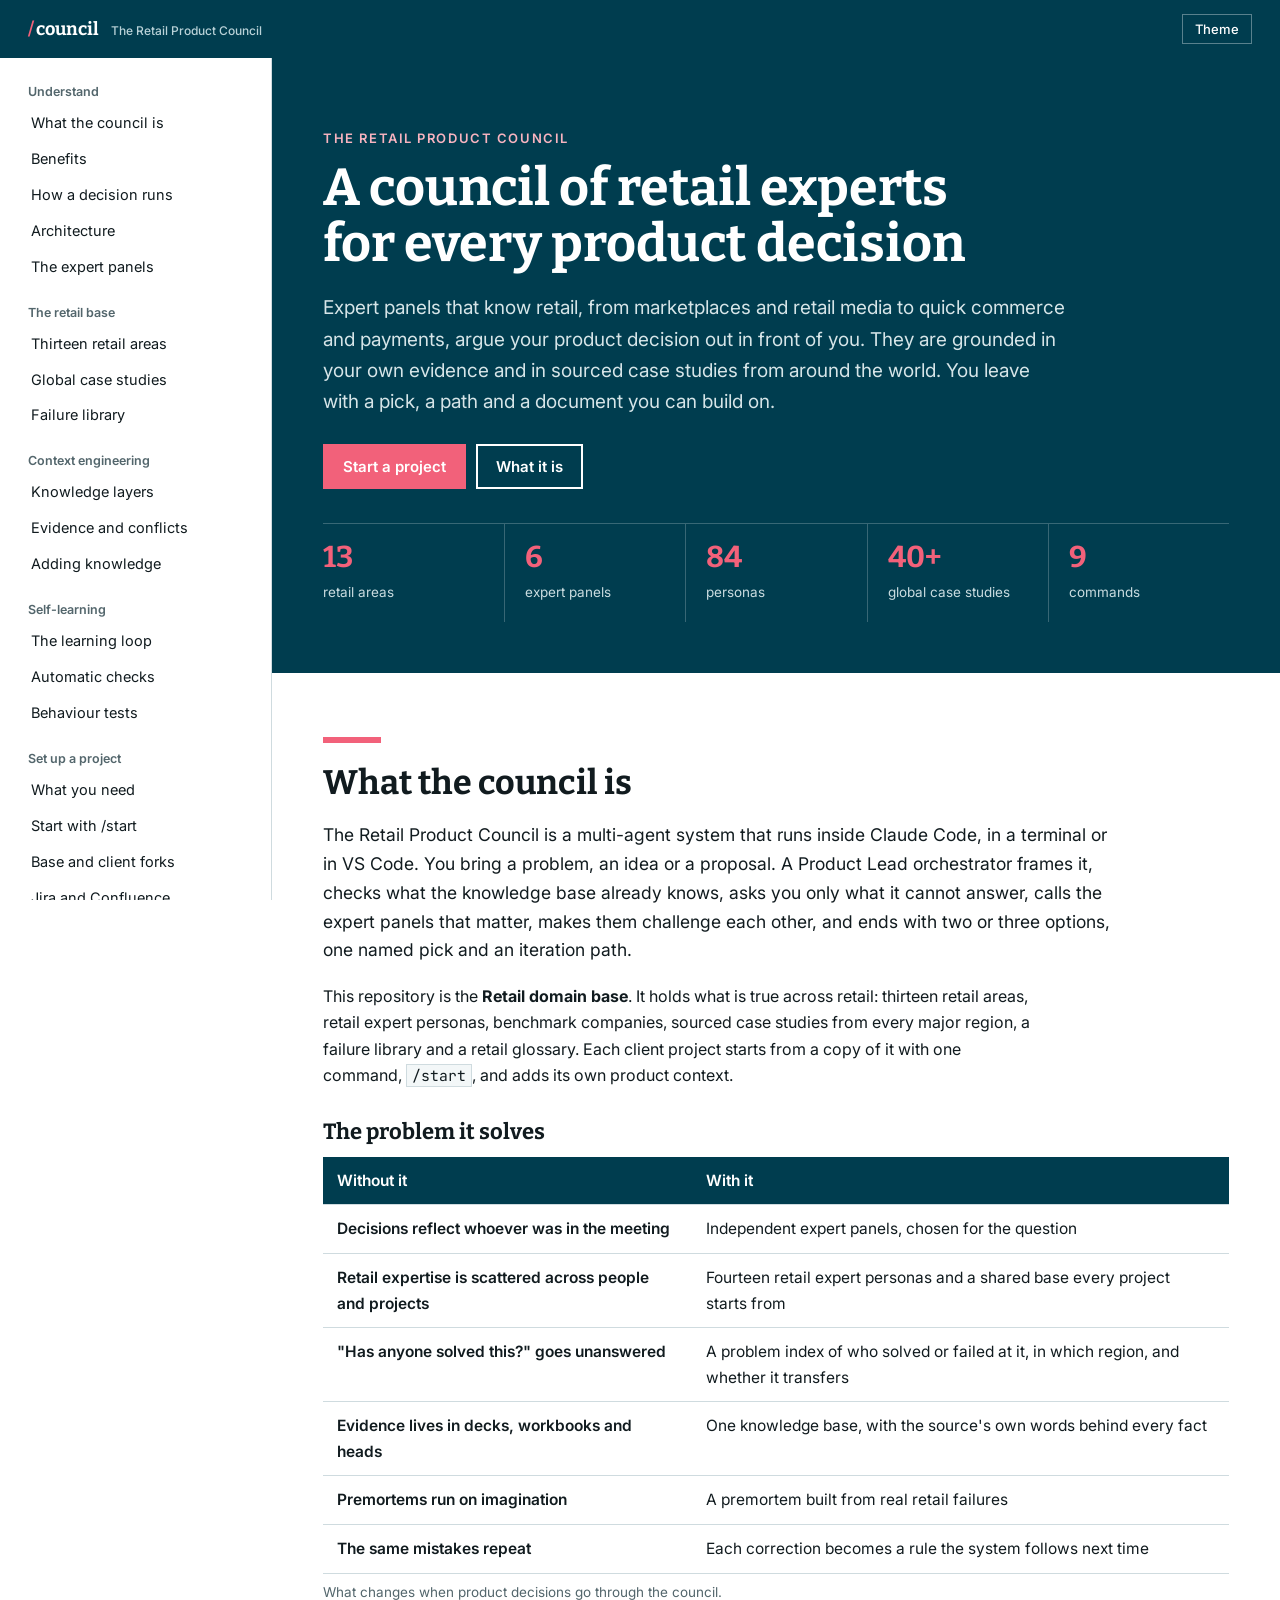
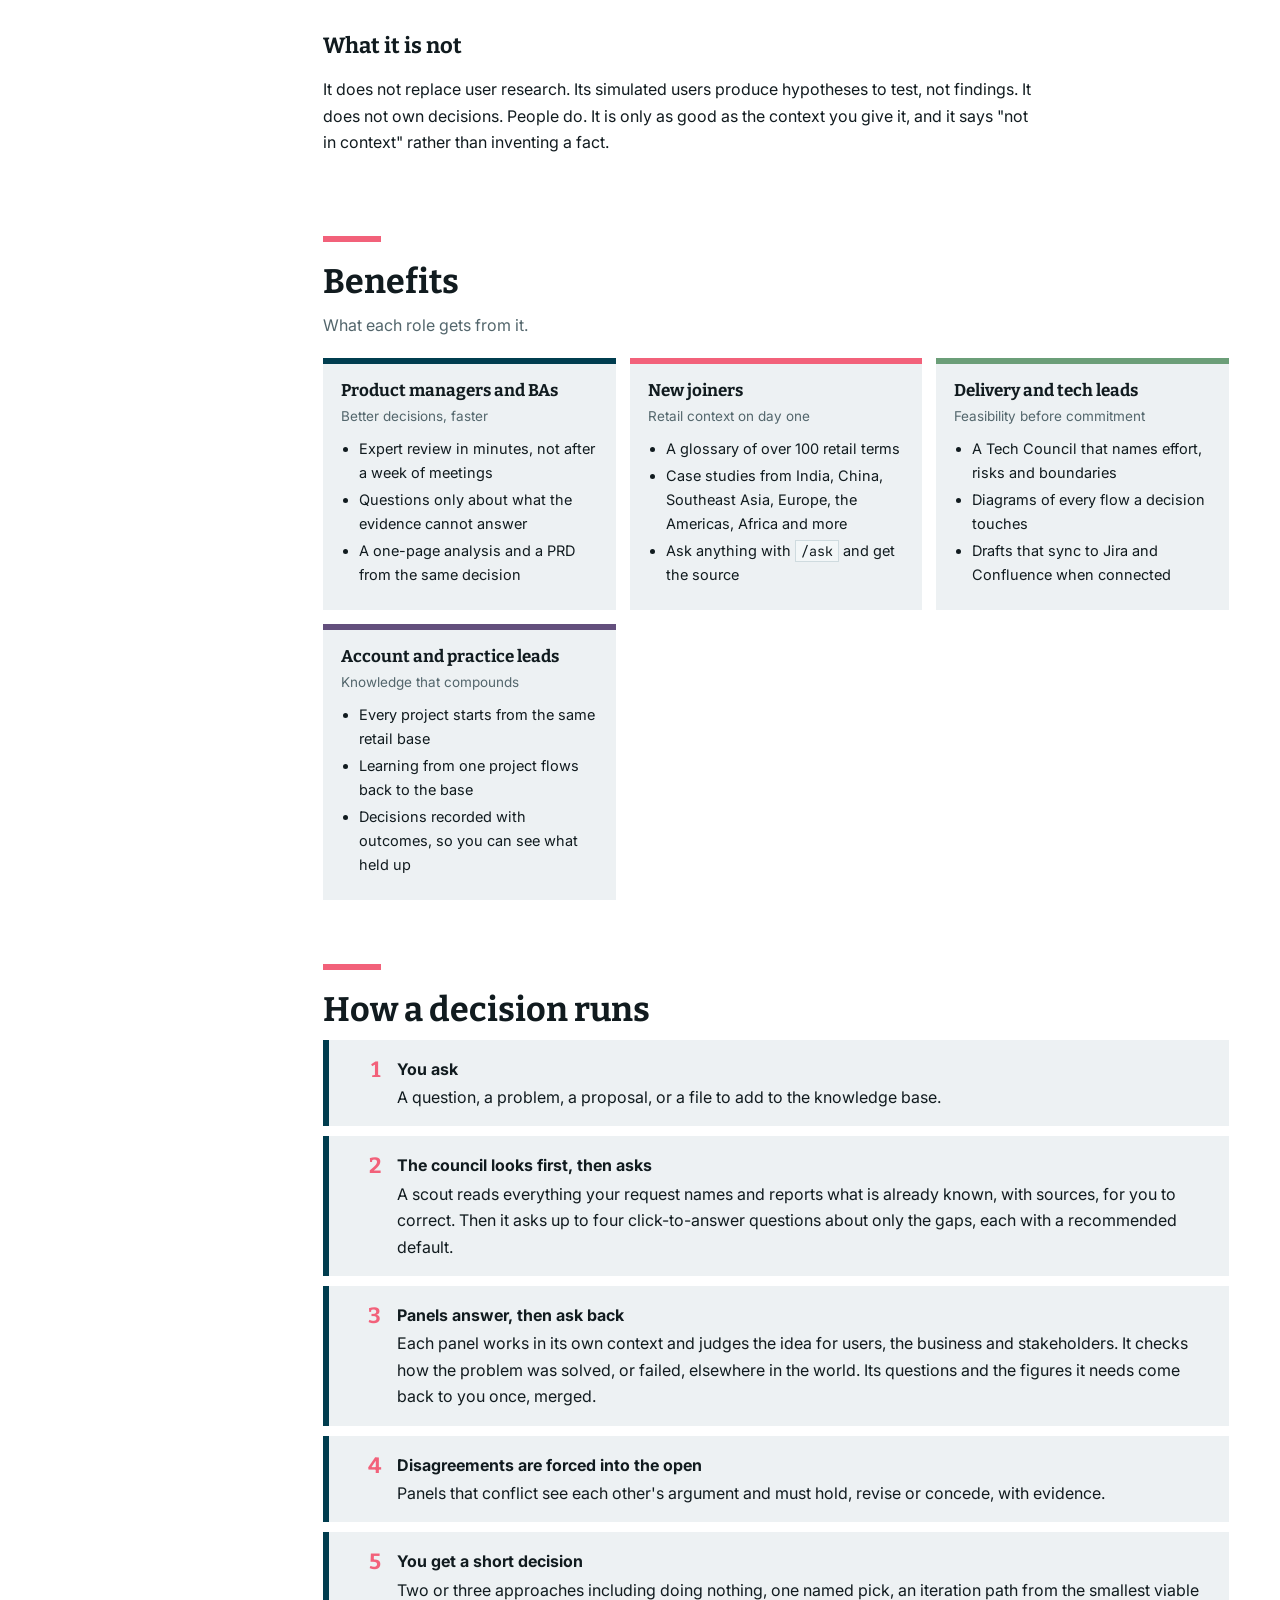
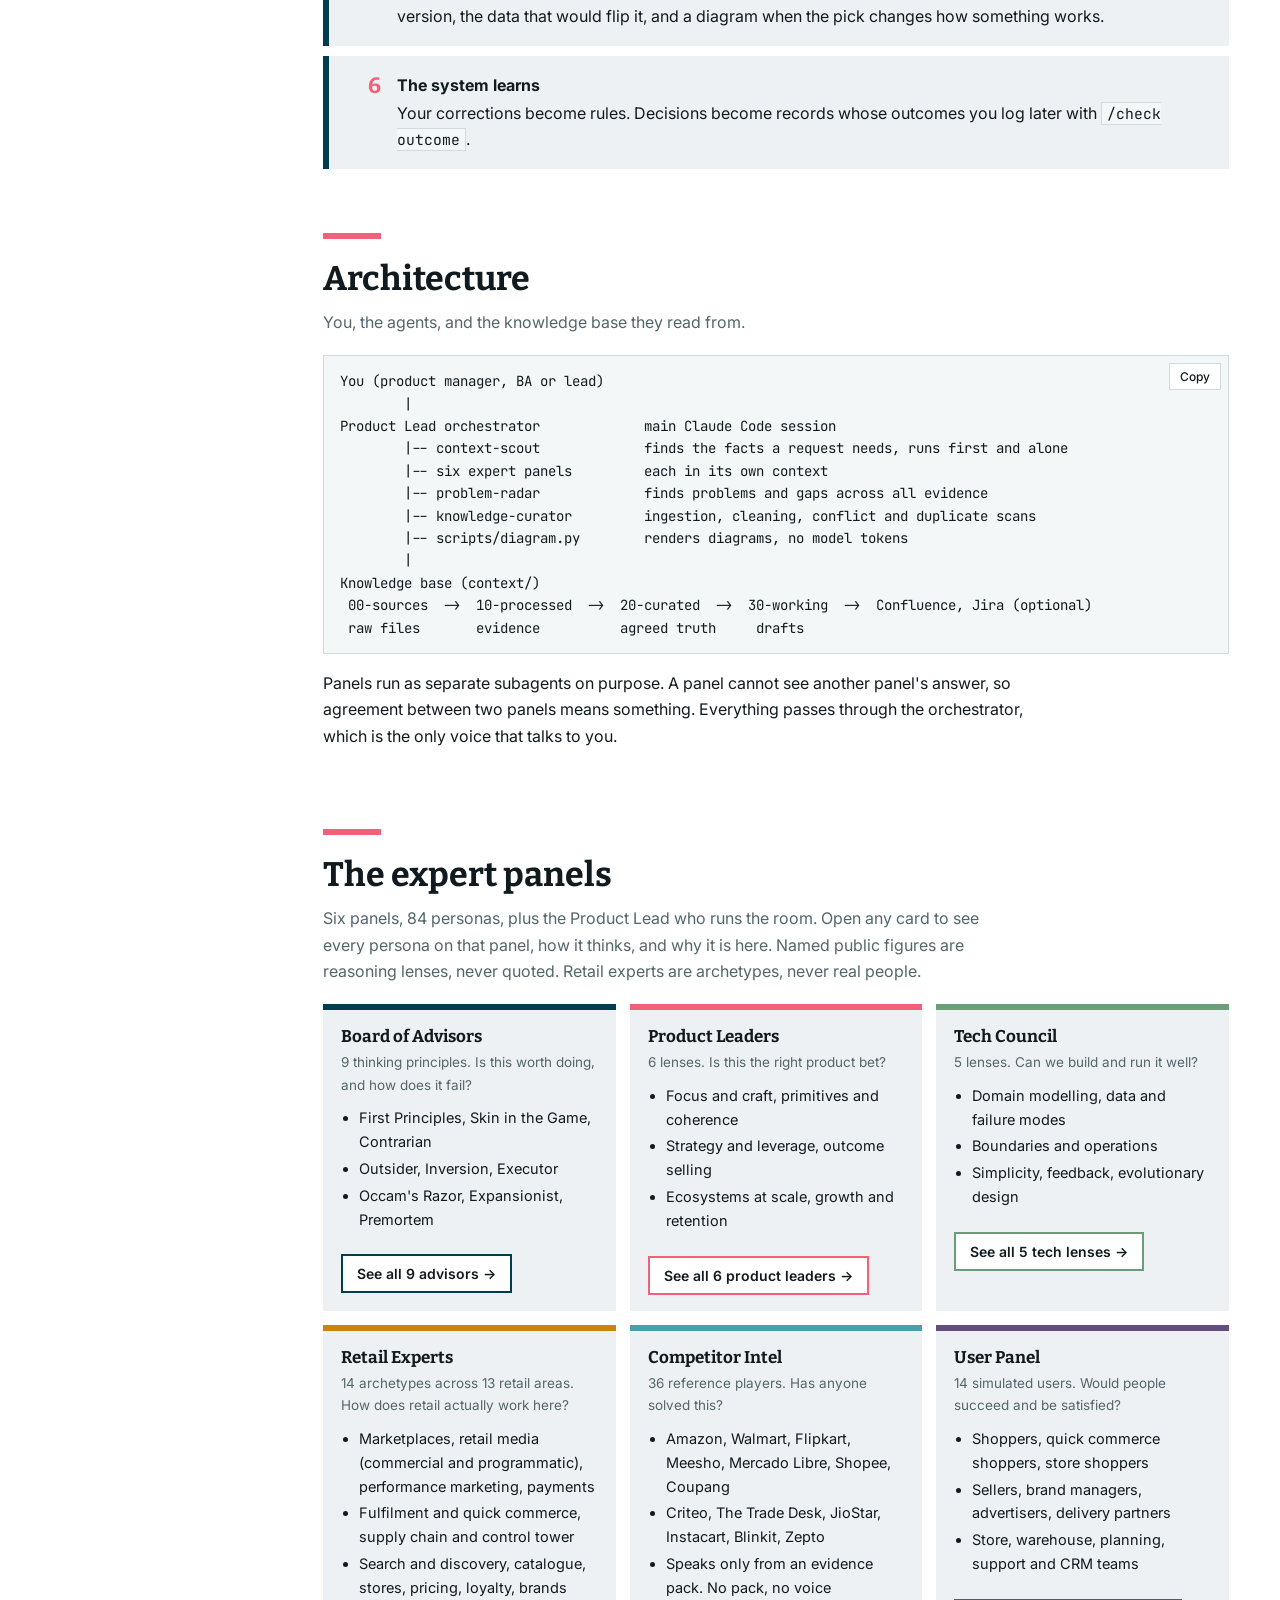
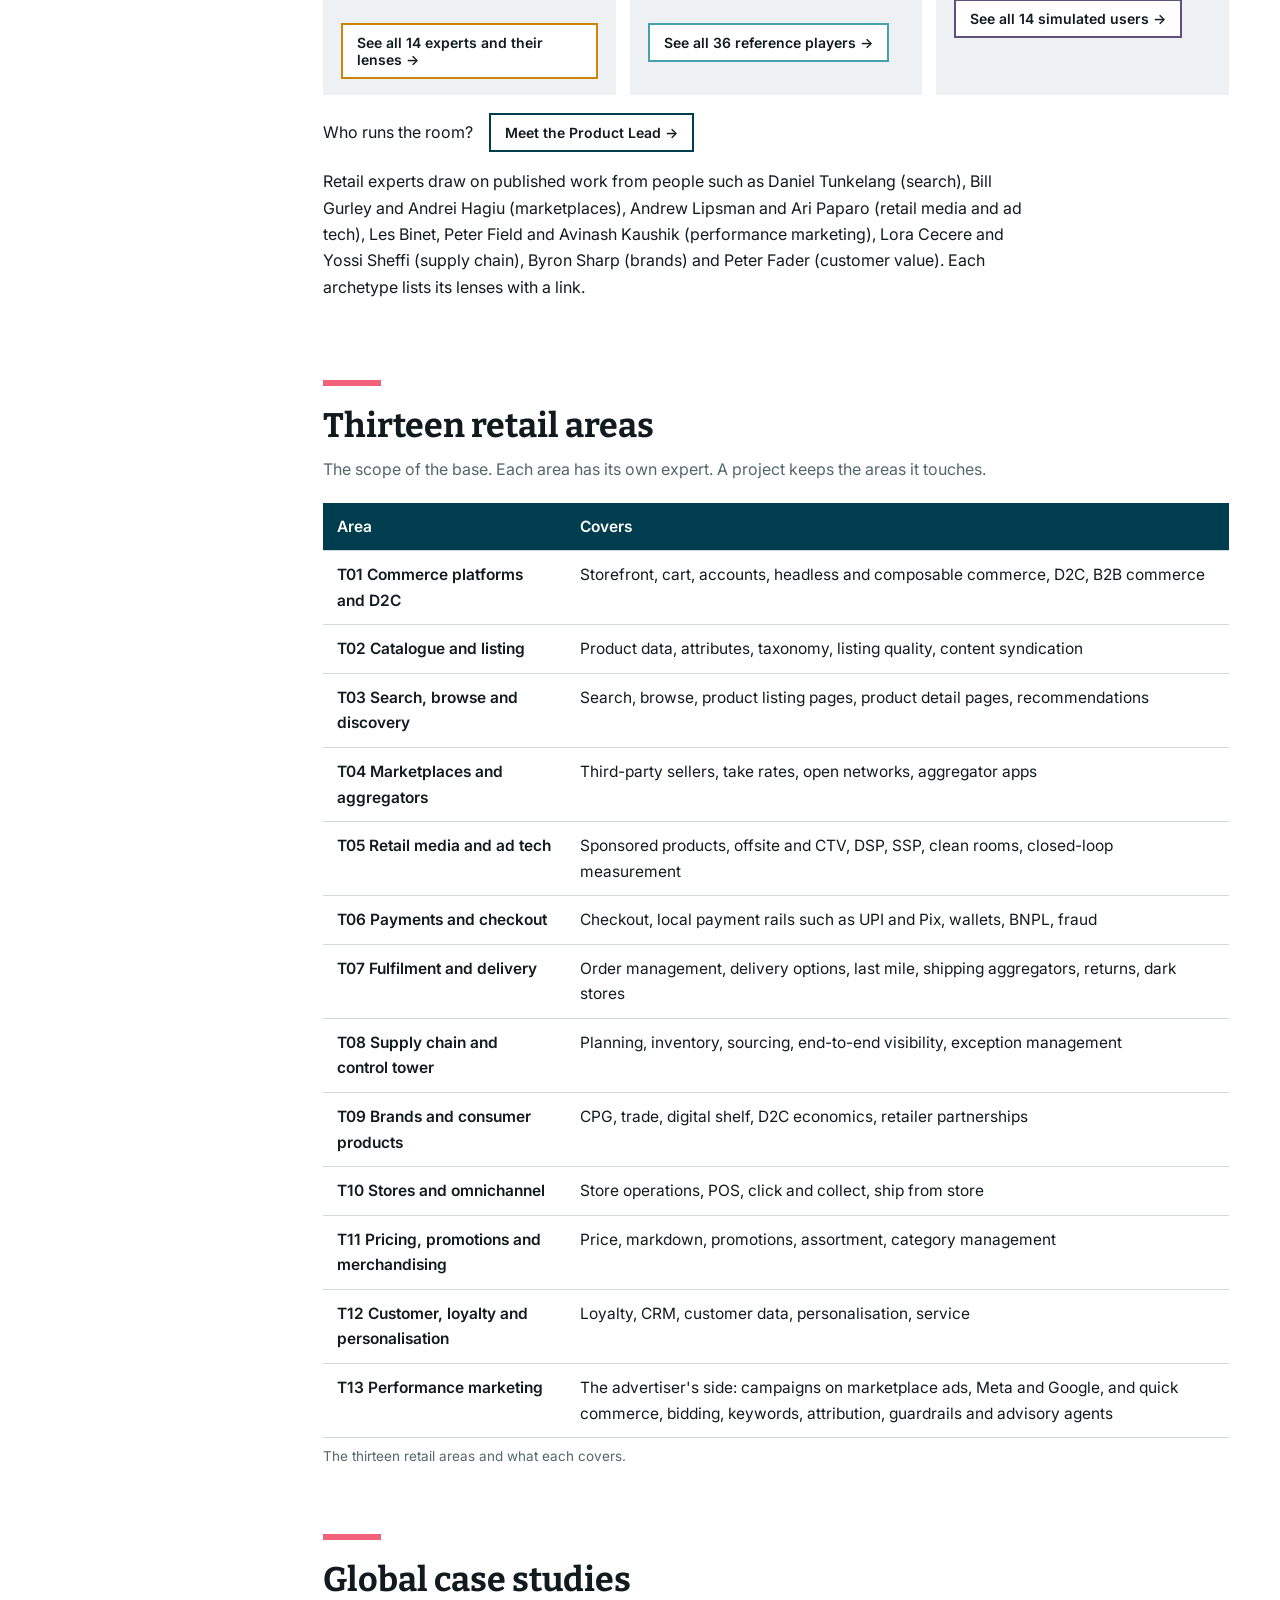
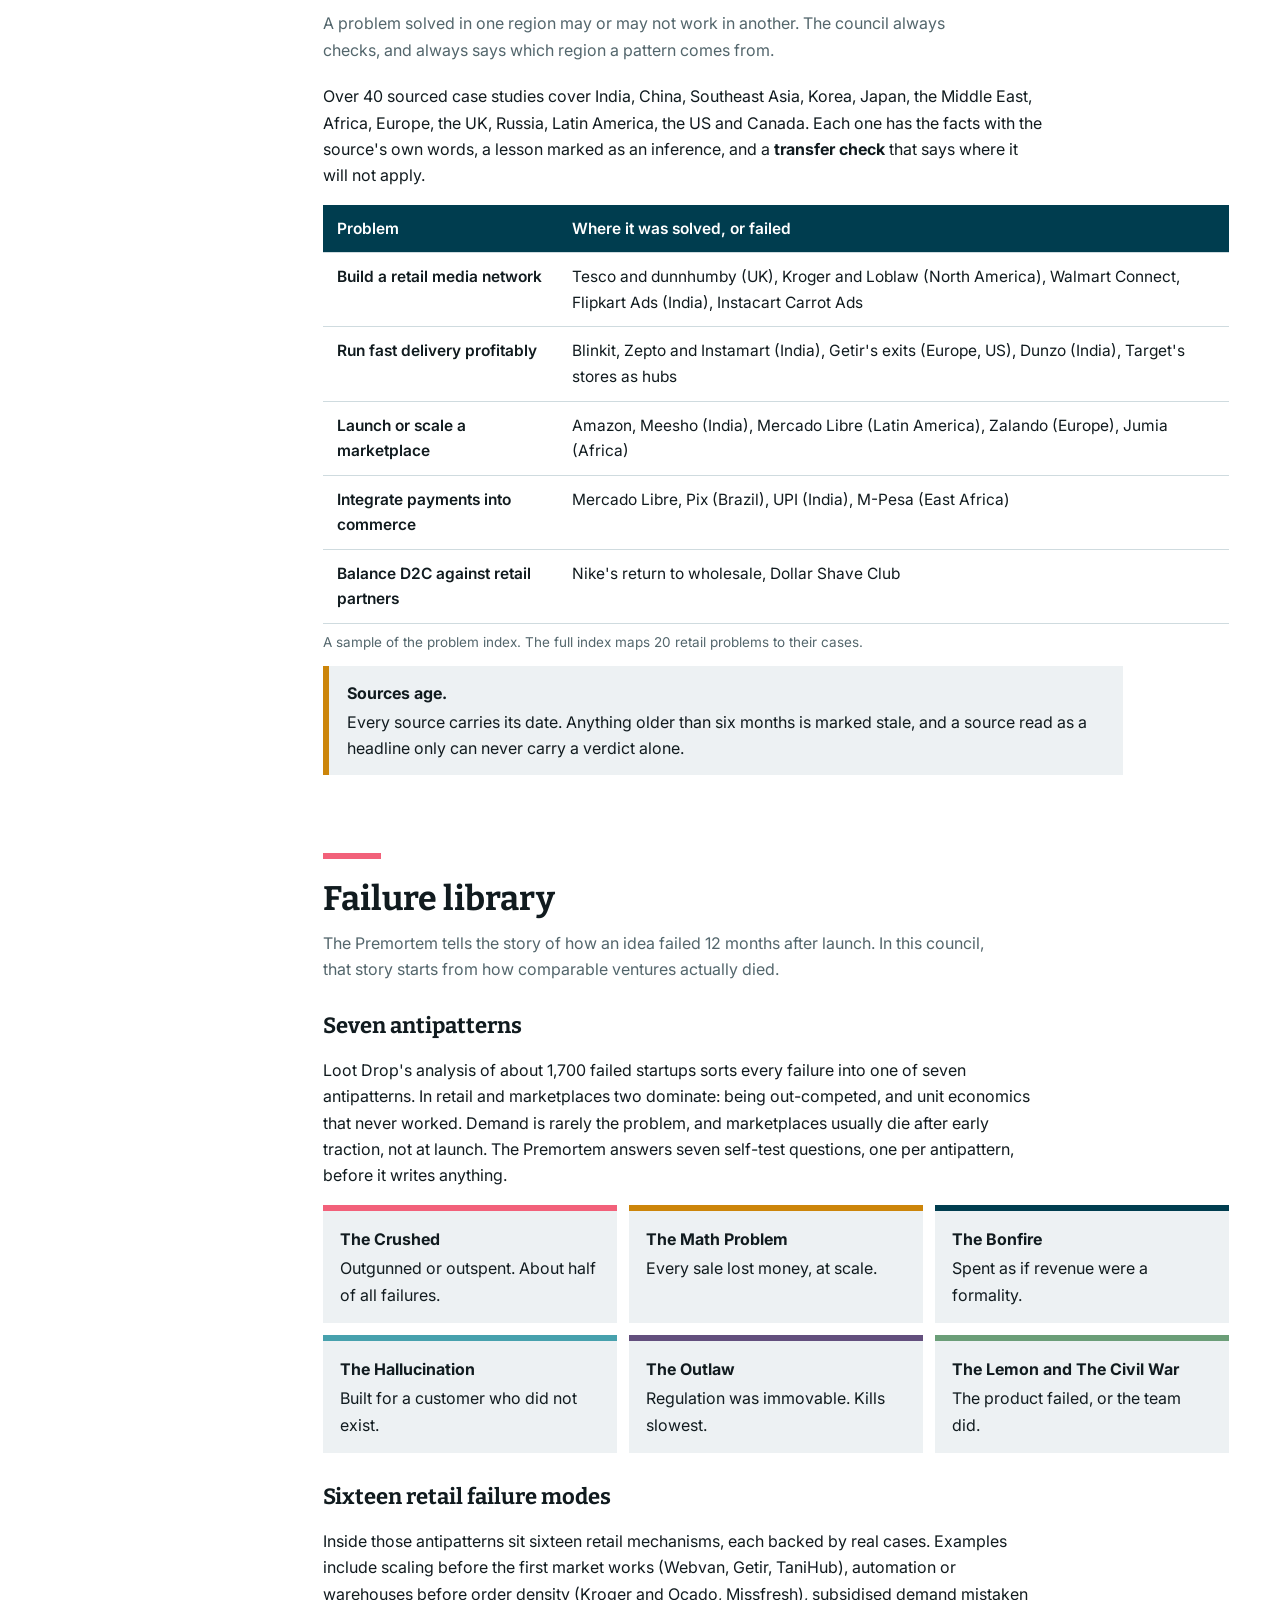
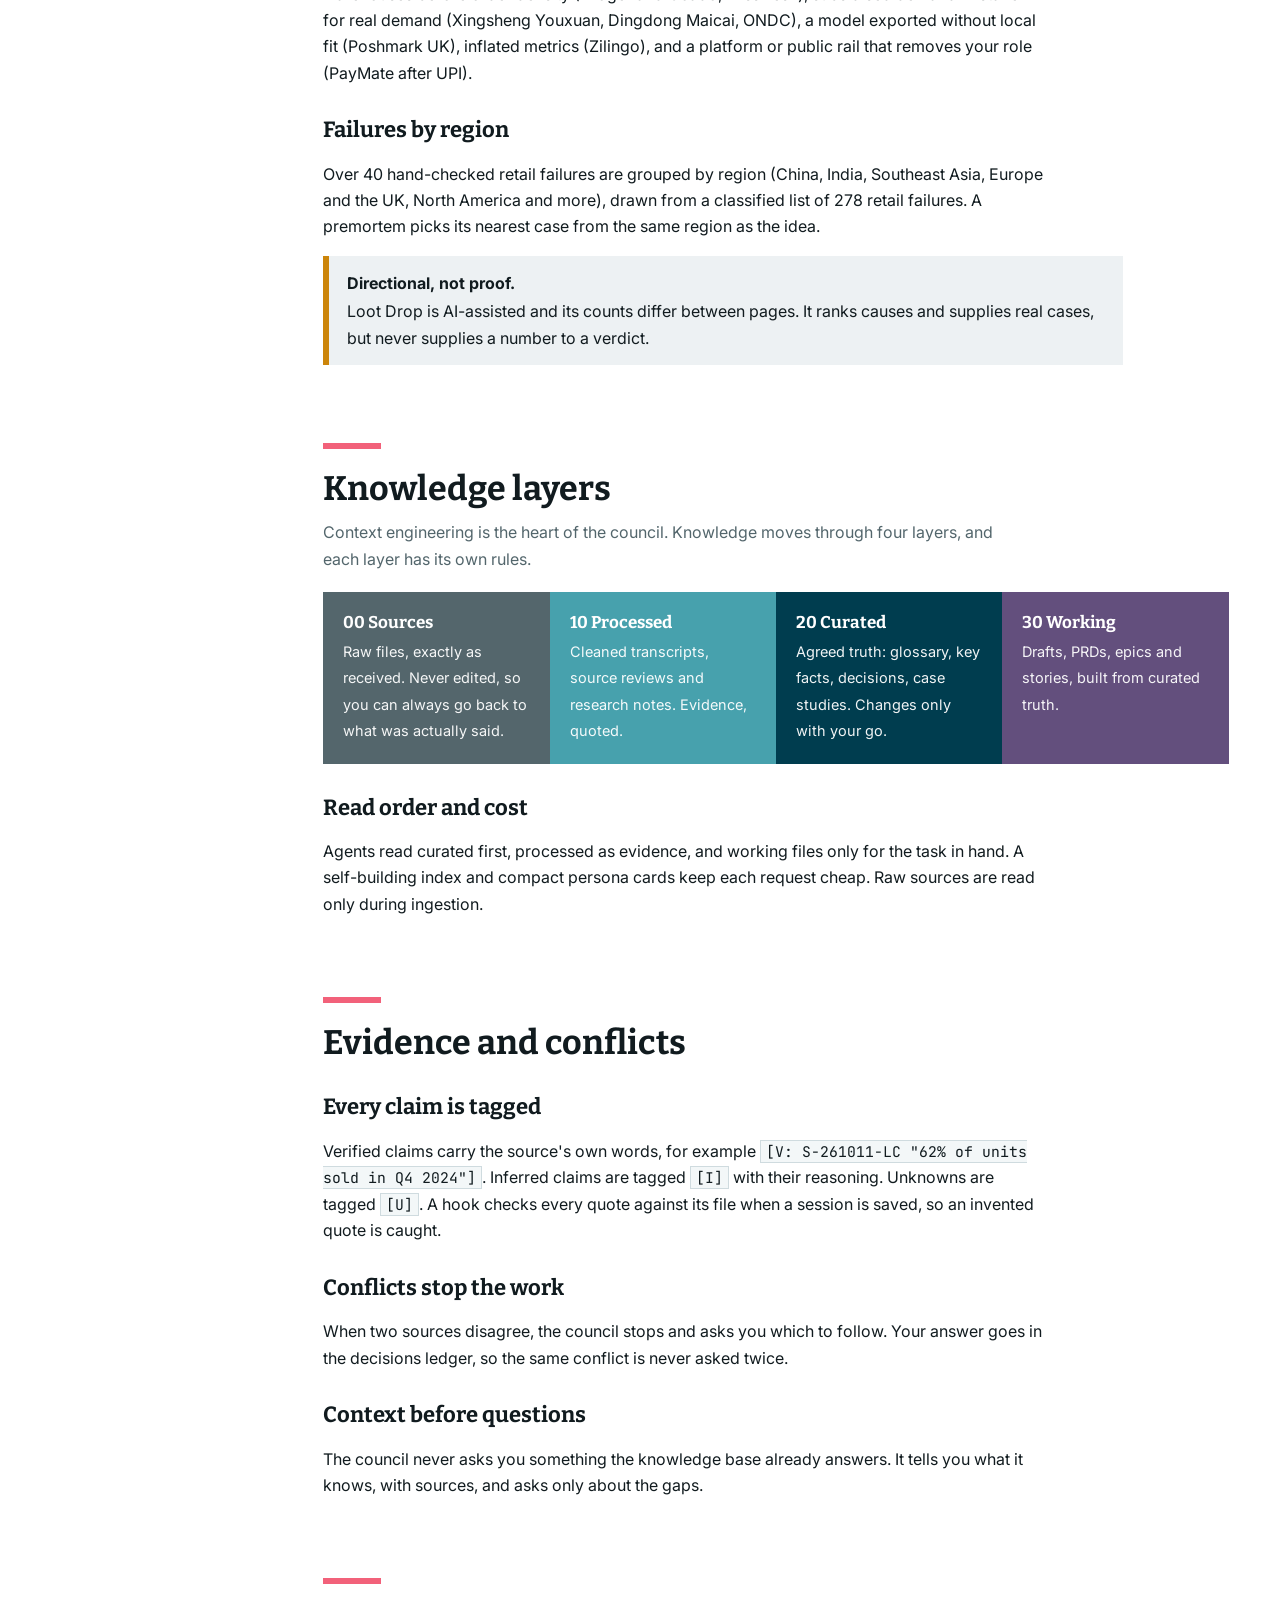
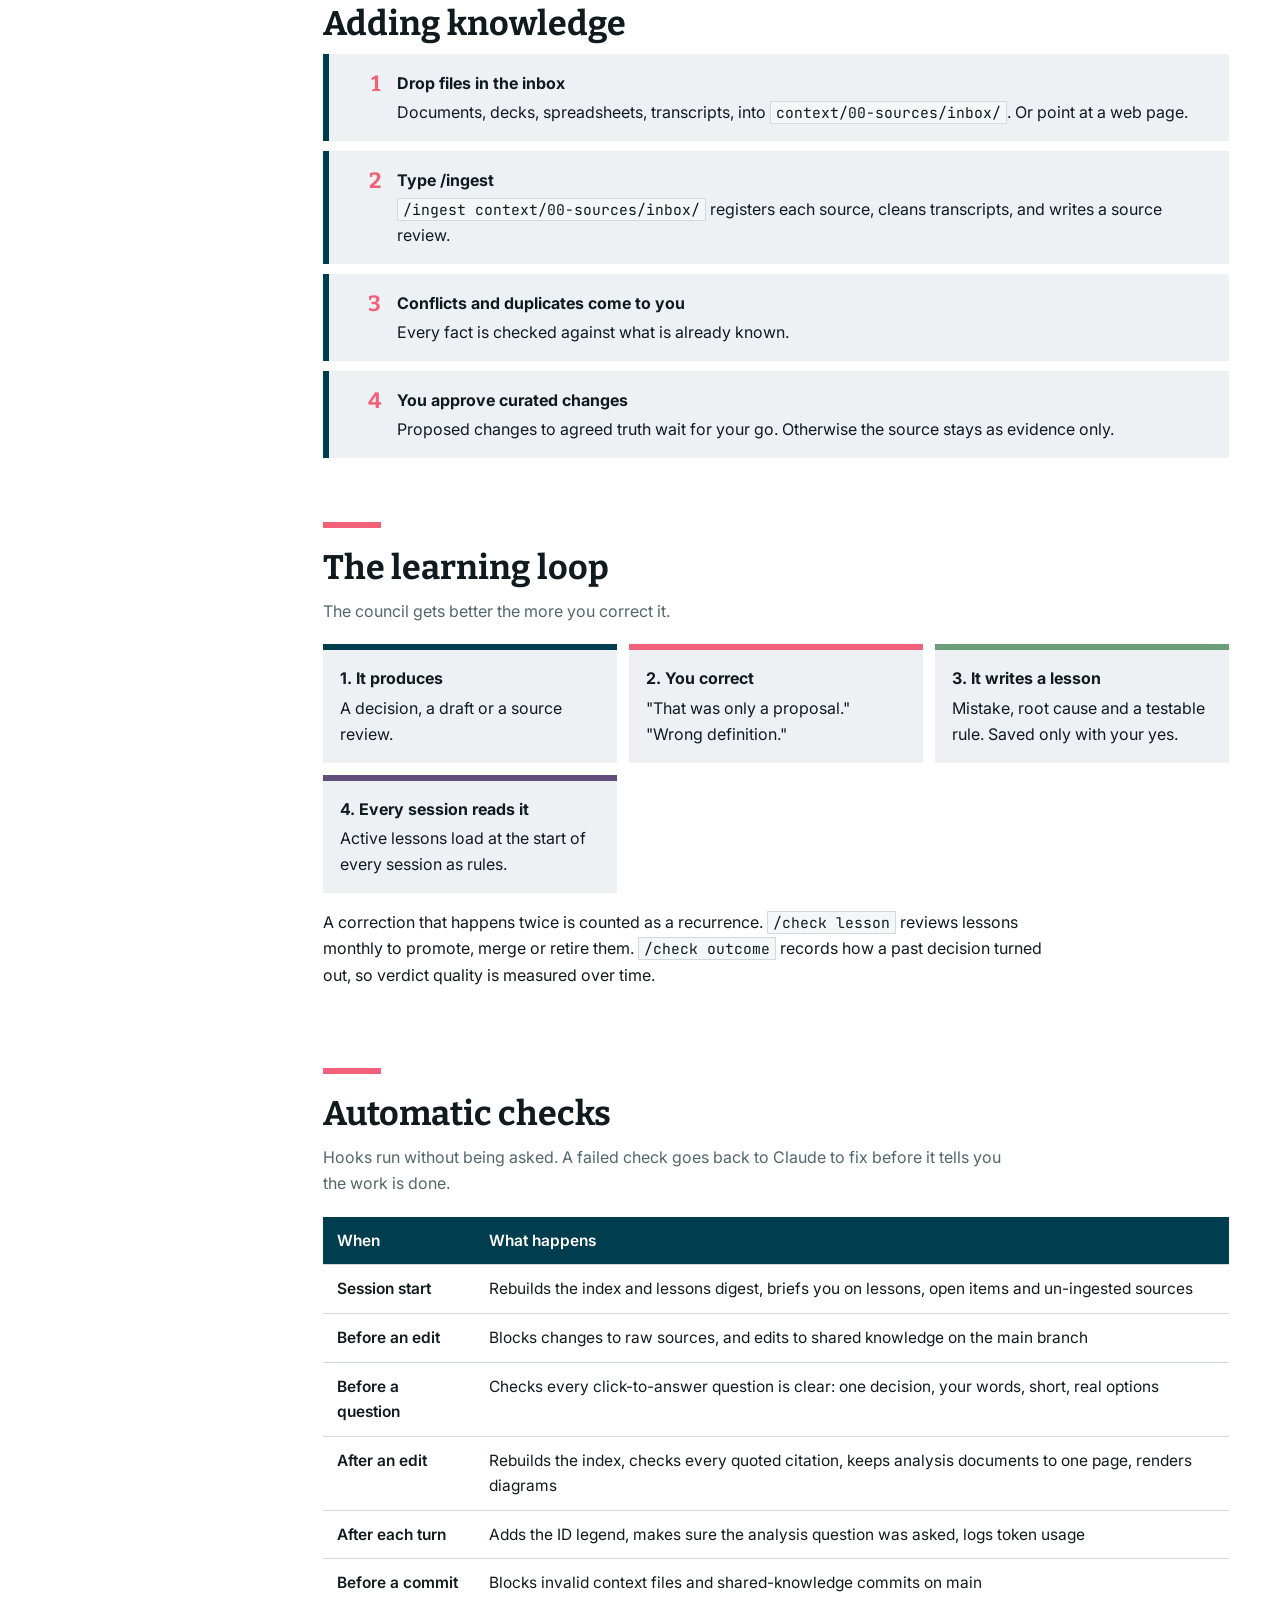
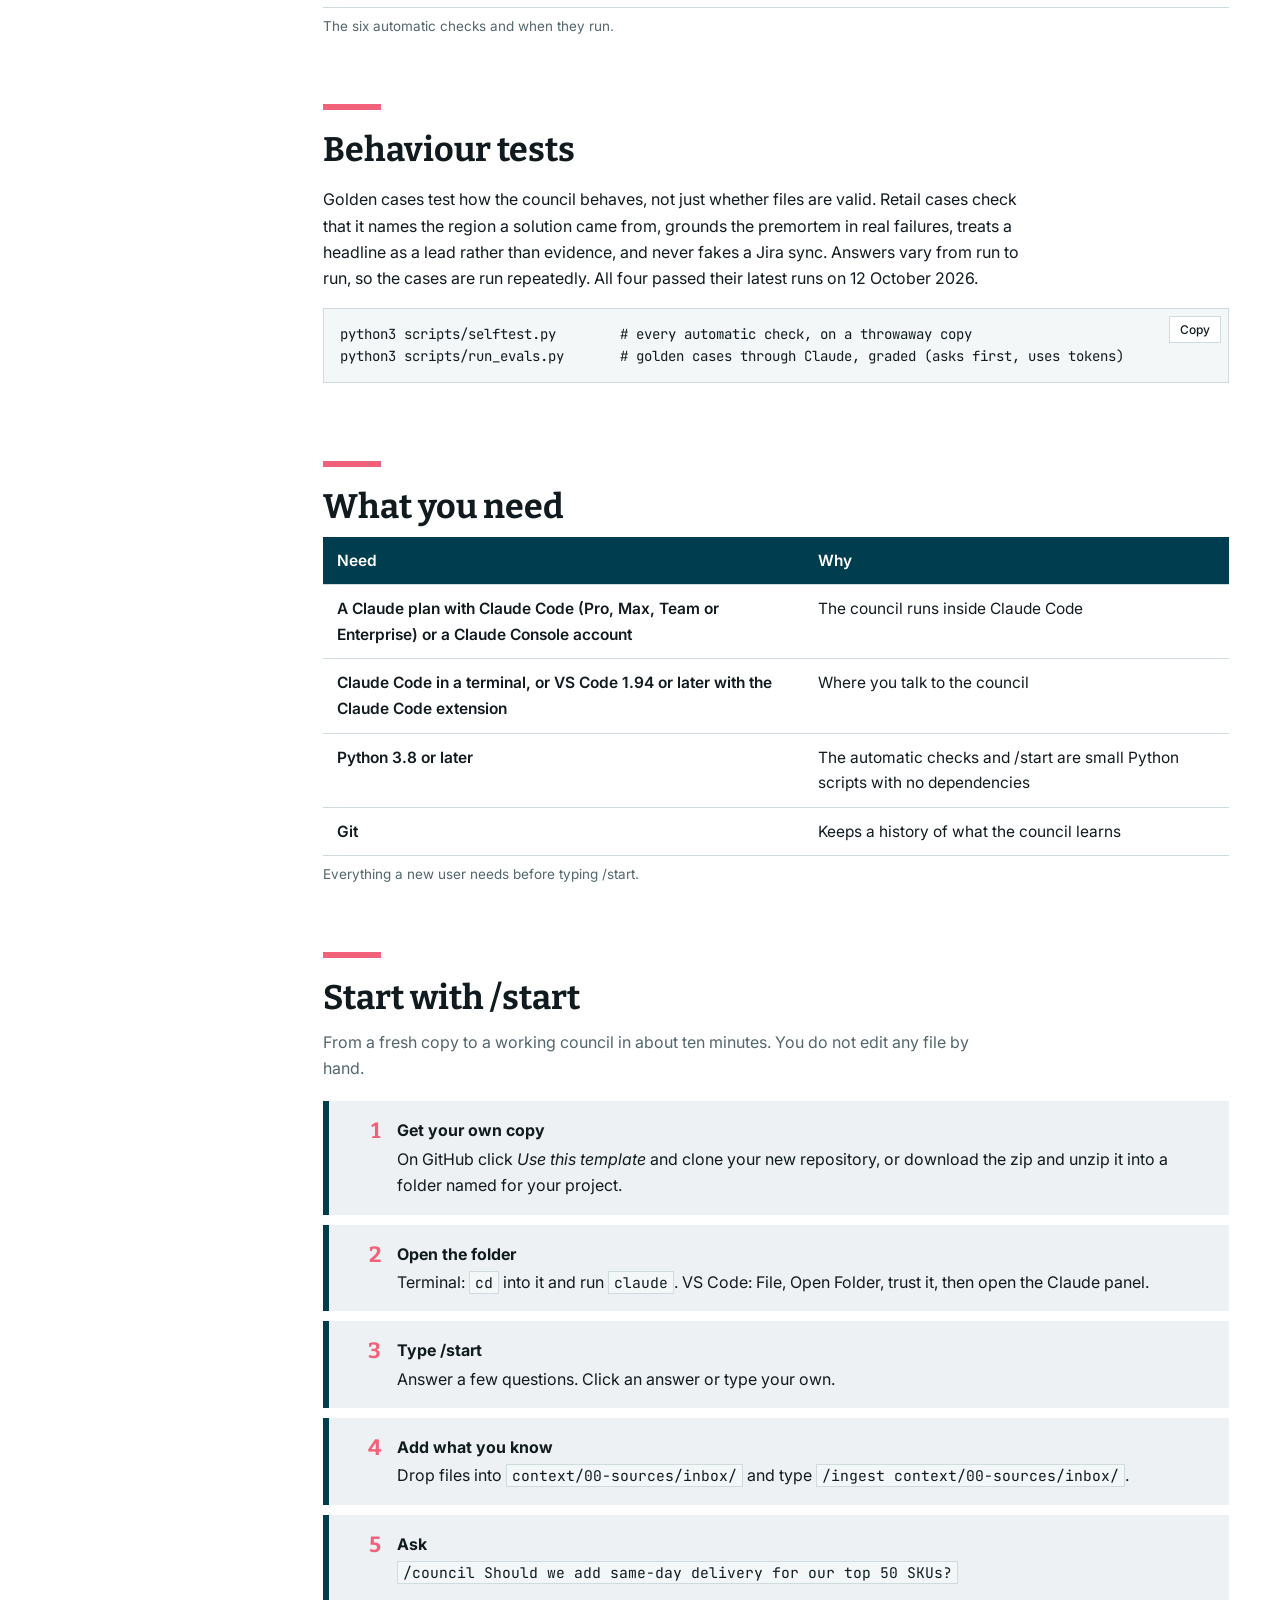
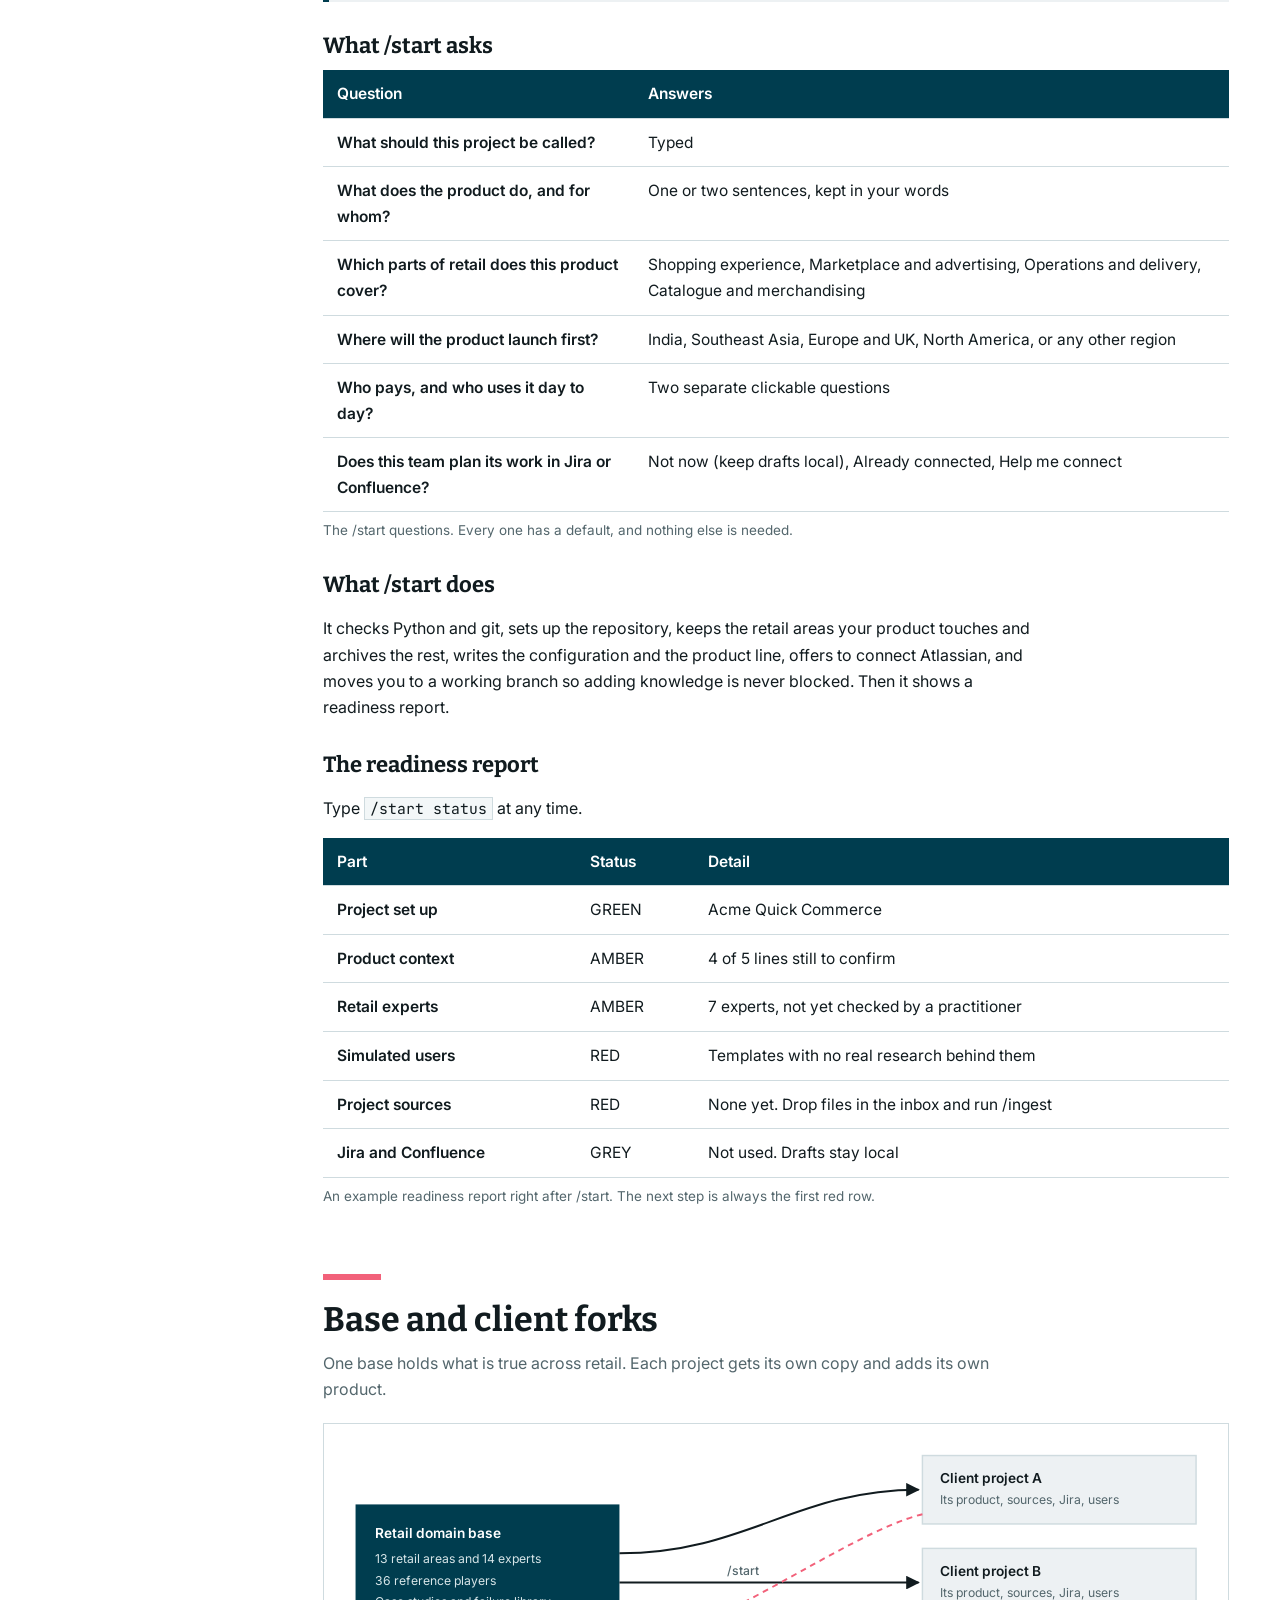
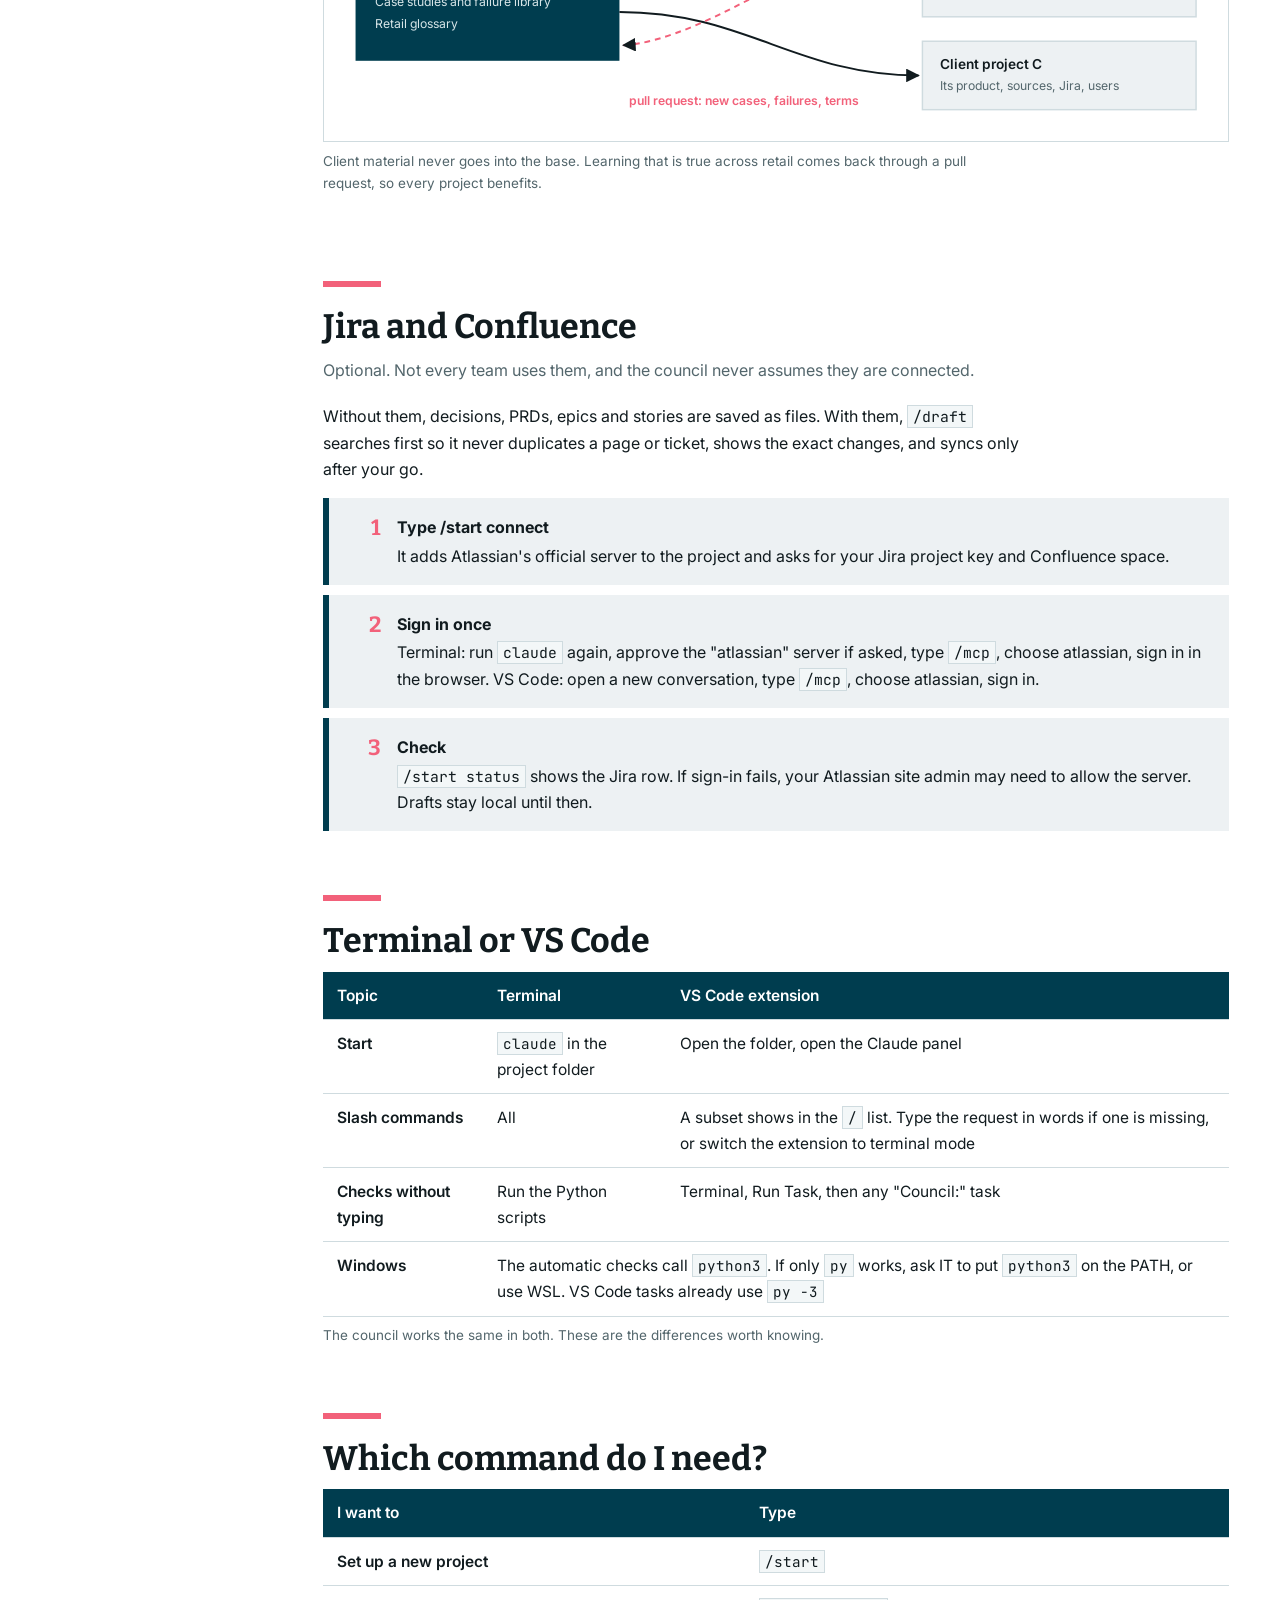
==== commit 01077111: "update" ====
--- a/index.html
+++ b/index.html
@@ -205,7 +205,7 @@
     <a href="#architecture">Architecture</a>
     <a href="#panels">The expert panels</a>
     <h4>The retail base</h4>
-    <a href="#retail-areas">Twelve retail areas</a>
+    <a href="#retail-areas">Thirteen retail areas</a>
     <a href="#case-studies">Global case studies</a>
     <a href="#failures">Failure library</a>
     <h4>Context engineering</h4>
@@ -239,9 +239,9 @@
   <p>Expert panels that know retail, from marketplaces and retail media to quick commerce and payments, argue your product decision out in front of you. They are grounded in your own evidence and in sourced case studies from around the world. You leave with a pick, a path and a document you can build on.</p>
   <div class="cta"><a class="primary" href="#start">Start a project</a><a href="#overview">What it is</a></div>
   <div class="stats">
-    <div><b>12</b><span>retail areas</span></div>
+    <div><b>13</b><span>retail areas</span></div>
     <div><b>6</b><span>expert panels</span></div>
-    <div><b>83</b><span>personas</span></div>
+    <div><b>84</b><span>personas</span></div>
     <div><b>40+</b><span>global case studies</span></div>
     <div><b>9</b><span>commands</span></div>
   </div>
@@ -251,14 +251,14 @@
   <div class="rule"></div>
   <h2>What the council is</h2>
   <p class="lead">The Retail Product Council is a multi-agent system that runs inside Claude Code, in a terminal or in VS Code. You bring a problem, an idea or a proposal. A Product Lead orchestrator frames it, checks what the knowledge base already knows, asks you only what it cannot answer, calls the expert panels that matter, makes them challenge each other, and ends with two or three options, one named pick and an iteration path.</p>
-  <p>This repository is the <strong>Retail domain base</strong>. It holds what is true across retail: twelve retail areas, retail expert personas, benchmark companies, sourced case studies from every major region, a failure library and a retail glossary. Each client project starts from a copy of it with one command, <code>/start</code>, and adds its own product context.</p>
+  <p>This repository is the <strong>Retail domain base</strong>. It holds what is true across retail: thirteen retail areas, retail expert personas, benchmark companies, sourced case studies from every major region, a failure library and a retail glossary. Each client project starts from a copy of it with one command, <code>/start</code>, and adds its own product context.</p>
   <h3>The problem it solves</h3>
   <table>
     <caption>What changes when product decisions go through the council.</caption>
     <thead><tr><th>Without it</th><th>With it</th></tr></thead>
     <tbody>
       <tr><td>Decisions reflect whoever was in the meeting</td><td>Independent expert panels, chosen for the question</td></tr>
-      <tr><td>Retail expertise is scattered across people and projects</td><td>Thirteen retail expert personas and a shared base every project starts from</td></tr>
+      <tr><td>Retail expertise is scattered across people and projects</td><td>Fourteen retail expert personas and a shared base every project starts from</td></tr>
       <tr><td>"Has anyone solved this?" goes unanswered</td><td>A problem index of who solved or failed at it, in which region, and whether it transfers</td></tr>
       <tr><td>Evidence lives in decks, workbooks and heads</td><td>One knowledge base, with the source's own words behind every fact</td></tr>
       <tr><td>Premortems run on imagination</td><td>A premortem built from real retail failures</td></tr>
@@ -316,17 +316,17 @@
 <section id="panels">
   <div class="rule"></div>
   <h2>The expert panels</h2>
-  <p class="intro">Six panels, 83 personas, plus the Product Lead who runs the room. Open any card to see every persona on that panel, how it thinks, and why it is here. Named public figures are reasoning lenses, never quoted. Retail experts are archetypes, never real people.</p>
+  <p class="intro">Six panels, 84 personas, plus the Product Lead who runs the room. Open any card to see every persona on that panel, how it thinks, and why it is here. Named public figures are reasoning lenses, never quoted. Retail experts are archetypes, never real people.</p>
   <div class="persona-grid">
     <div class="panelcard" style="--c:var(--wave)"><h4>Board of Advisors</h4><p class="role">9 thinking principles. Is this worth doing, and how does it fail?</p><ul><li>First Principles, Skin in the Game, Contrarian</li><li>Outsider, Inversion, Executor</li><li>Occam's Razor, Expansionist, Premortem</li></ul><a class="card-cta" href="#dlg-board" data-dialog="dlg-board" role="button" aria-haspopup="dialog">See all 9 advisors <span aria-hidden="true">&rarr;</span></a></div>
     <div class="panelcard" style="--c:var(--pink)"><h4>Product Leaders</h4><p class="role">6 lenses. Is this the right product bet?</p><ul><li>Focus and craft, primitives and coherence</li><li>Strategy and leverage, outcome selling</li><li>Ecosystems at scale, growth and retention</li></ul><a class="card-cta" href="#dlg-product" data-dialog="dlg-product" role="button" aria-haspopup="dialog">See all 6 product leaders <span aria-hidden="true">&rarr;</span></a></div>
     <div class="panelcard" style="--c:var(--jade)"><h4>Tech Council</h4><p class="role">5 lenses. Can we build and run it well?</p><ul><li>Domain modelling, data and failure modes</li><li>Boundaries and operations</li><li>Simplicity, feedback, evolutionary design</li></ul><a class="card-cta" href="#dlg-tech" data-dialog="dlg-tech" role="button" aria-haspopup="dialog">See all 5 tech lenses <span aria-hidden="true">&rarr;</span></a></div>
-    <div class="panelcard" style="--c:var(--turmeric)"><h4>Retail Experts</h4><p class="role">13 archetypes across 12 retail areas. How does retail actually work here?</p><ul><li>Marketplaces, retail media (commercial and programmatic), payments</li><li>Fulfilment and quick commerce, supply chain and control tower</li><li>Search and discovery, catalogue, stores, pricing, loyalty, brands</li></ul><a class="card-cta" href="#dlg-retail" data-dialog="dlg-retail" role="button" aria-haspopup="dialog">See all 13 experts and their lenses <span aria-hidden="true">&rarr;</span></a></div>
+    <div class="panelcard" style="--c:var(--turmeric)"><h4>Retail Experts</h4><p class="role">14 archetypes across 13 retail areas. How does retail actually work here?</p><ul><li>Marketplaces, retail media (commercial and programmatic), performance marketing, payments</li><li>Fulfilment and quick commerce, supply chain and control tower</li><li>Search and discovery, catalogue, stores, pricing, loyalty, brands</li></ul><a class="card-cta" href="#dlg-retail" data-dialog="dlg-retail" role="button" aria-haspopup="dialog">See all 14 experts and their lenses <span aria-hidden="true">&rarr;</span></a></div>
     <div class="panelcard" style="--c:var(--sapphire)"><h4>Competitor Intel</h4><p class="role">36 reference players. Has anyone solved this?</p><ul><li>Amazon, Walmart, Flipkart, Meesho, Mercado Libre, Shopee, Coupang</li><li>Criteo, The Trade Desk, JioStar, Instacart, Blinkit, Zepto</li><li>Speaks only from an evidence pack. No pack, no voice</li></ul><a class="card-cta" href="#dlg-competitors" data-dialog="dlg-competitors" role="button" aria-haspopup="dialog">See all 36 reference players <span aria-hidden="true">&rarr;</span></a></div>
     <div class="panelcard" style="--c:var(--amethyst)"><h4>User Panel</h4><p class="role">14 simulated users. Would people succeed and be satisfied?</p><ul><li>Shoppers, quick commerce shoppers, store shoppers</li><li>Sellers, brand managers, advertisers, delivery partners</li><li>Store, warehouse, planning, support and CRM teams</li></ul><a class="card-cta" href="#dlg-users" data-dialog="dlg-users" role="button" aria-haspopup="dialog">See all 14 simulated users <span aria-hidden="true">&rarr;</span></a></div>
   </div>
   <p class="lead-cta">Who runs the room? <a class="card-cta inline" href="#dlg-lead" data-dialog="dlg-lead" role="button" aria-haspopup="dialog">Meet the Product Lead <span aria-hidden="true">&rarr;</span></a></p>
-  <p style="margin-top:16px">Retail experts draw on published work from people such as Daniel Tunkelang (search), Bill Gurley and Andrei Hagiu (marketplaces), Andrew Lipsman and Ari Paparo (retail media and ad tech), Lora Cecere and Yossi Sheffi (supply chain), Byron Sharp (brands) and Peter Fader (customer value). Each archetype lists its lenses with a link.</p>
+  <p style="margin-top:16px">Retail experts draw on published work from people such as Daniel Tunkelang (search), Bill Gurley and Andrei Hagiu (marketplaces), Andrew Lipsman and Ari Paparo (retail media and ad tech), Les Binet, Peter Field and Avinash Kaushik (performance marketing), Lora Cecere and Yossi Sheffi (supply chain), Byron Sharp (brands) and Peter Fader (customer value). Each archetype lists its lenses with a link.</p>
 <dialog class="panel-dialog" id="dlg-lead" aria-labelledby="dlg-lead-title">
   <div class="dlg-head"><h3 id="dlg-lead-title">The Product Lead</h3><a class="dlg-close" href="#panels" role="button" aria-label="Close The Product Lead">Close</a></div>
   <div class="dlg-body">
@@ -398,9 +398,9 @@
 <dialog class="panel-dialog" id="dlg-retail" aria-labelledby="dlg-retail-title">
   <div class="dlg-head"><h3 id="dlg-retail-title">Retail Experts</h3><a class="dlg-close" href="#panels" role="button" aria-label="Close Retail Experts">Close</a></div>
   <div class="dlg-body">
-  <p>Thirteen archetypes, one per retail area and two for retail media. Each is a composite of operating experience, never a real person. Each draws on the published work of the people in the second table.</p>
-  <table>
-    <caption>The thirteen retail expert archetypes.</caption>
+  <p>Fourteen archetypes, one per retail area and two for retail media. Each is a composite of operating experience, never a real person. Each draws on the published work of the people in the second table.</p>
+  <table>
+    <caption>The fourteen retail expert archetypes.</caption>
     <thead><tr><th>Area</th><th>Archetype</th><th>How they think</th><th>Draws on</th></tr></thead>
     <tbody>
       <tr><td>T01</td><td>Former head of digital commerce, multi-brand retailer and D2C brand group</td><td>Choose the platform you can run on day two. Checkout and payment choice drive conversion</td><td>Web Smith</td></tr>
@@ -416,6 +416,7 @@
       <tr><td>T10</td><td>Former store operations and omnichannel director</td><td>Associate time is the store's scarcest resource. Inventory accuracy makes omnichannel work</td><td>Steve Dennis, Doug Stephens, Natalie Berg</td></tr>
       <tr><td>T11</td><td>Former pricing, promotions and merchandising lead</td><td>Price is usually the strongest profit lever. Promotions train shoppers to wait</td><td>Hermann Simon</td></tr>
       <tr><td>T12</td><td>Former loyalty, CRM and personalisation lead</td><td>Customers are not equal in value. Loyalty is a data programme first</td><td>Peter Fader, Clive Humby and Edwina Dunn</td></tr>
+      <tr><td>T13</td><td>Former head of performance marketing, multi-brand marketplace seller and brand aggregator</td><td>Catalogue before ads. Diagnose cost, conversion and stock before touching bids. Read ACOS next to TACoS, and keep some budget for brand building</td><td>Les Binet and Peter Field, Avinash Kaushik</td></tr>
     </tbody>
   </table>
   <table>
@@ -442,6 +443,8 @@
       <tr><td>Hermann Simon</td><td>Co-founder of the pricing consultancy Simon-Kucher, author of Confessions of the Pricing Man</td><td>Pricing power</td></tr>
       <tr><td>Peter Fader</td><td>Wharton professor, author of Customer Centricity</td><td>Customer lifetime value</td></tr>
       <tr><td>Clive Humby and Edwina Dunn</td><td>Founders of dunnhumby, which built the analytics behind Tesco Clubcard. Humby is credited with "data is the new oil"</td><td>Loyalty data as a business</td></tr>
+      <tr><td>Les Binet and Peter Field</td><td>Effectiveness researchers whose 2013 IPA report, The Long and the Short of It, compared brand building with sales activation</td><td>Balance long-term brand building with short-term activation</td></tr>
+      <tr><td>Avinash Kaushik</td><td>Digital analytics author and writer of the Occam's Razor blog, creator of the See, Think, Do, Care framework</td><td>Plan and measure marketing by audience intent</td></tr>
     </tbody>
   </table>
   </div>
@@ -524,10 +527,10 @@
 
 <section id="retail-areas">
   <div class="rule"></div>
-  <h2>Twelve retail areas</h2>
+  <h2>Thirteen retail areas</h2>
   <p class="intro">The scope of the base. Each area has its own expert. A project keeps the areas it touches.</p>
   <table>
-    <caption>The twelve retail areas and what each covers.</caption>
+    <caption>The thirteen retail areas and what each covers.</caption>
     <thead><tr><th>Area</th><th>Covers</th></tr></thead>
     <tbody>
       <tr><td>T01 Commerce platforms and D2C</td><td>Storefront, cart, accounts, headless and composable commerce, D2C, B2B commerce</td></tr>
@@ -542,6 +545,7 @@
       <tr><td>T10 Stores and omnichannel</td><td>Store operations, POS, click and collect, ship from store</td></tr>
       <tr><td>T11 Pricing, promotions and merchandising</td><td>Price, markdown, promotions, assortment, category management</td></tr>
       <tr><td>T12 Customer, loyalty and personalisation</td><td>Loyalty, CRM, customer data, personalisation, service</td></tr>
+      <tr><td>T13 Performance marketing</td><td>The advertiser's side: campaigns on marketplace ads, Meta and Google, and quick commerce, bidding, keywords, attribution, guardrails and advisory agents</td></tr>
     </tbody>
   </table>
 </section>
@@ -732,7 +736,7 @@
         </defs>
         <rect class="box-base" x="20" y="70" width="270" height="160"/>
         <text class="t-w" x="40" y="104">Retail domain base</text>
-        <text class="s-w" x="40" y="130">12 retail areas and 13 experts</text>
+        <text class="s-w" x="40" y="130">13 retail areas and 14 experts</text>
         <text class="s-w" x="40" y="152">36 reference players</text>
         <text class="s-w" x="40" y="174">Case studies and failure library</text>
         <text class="s-w" x="40" y="196">Retail glossary</text>
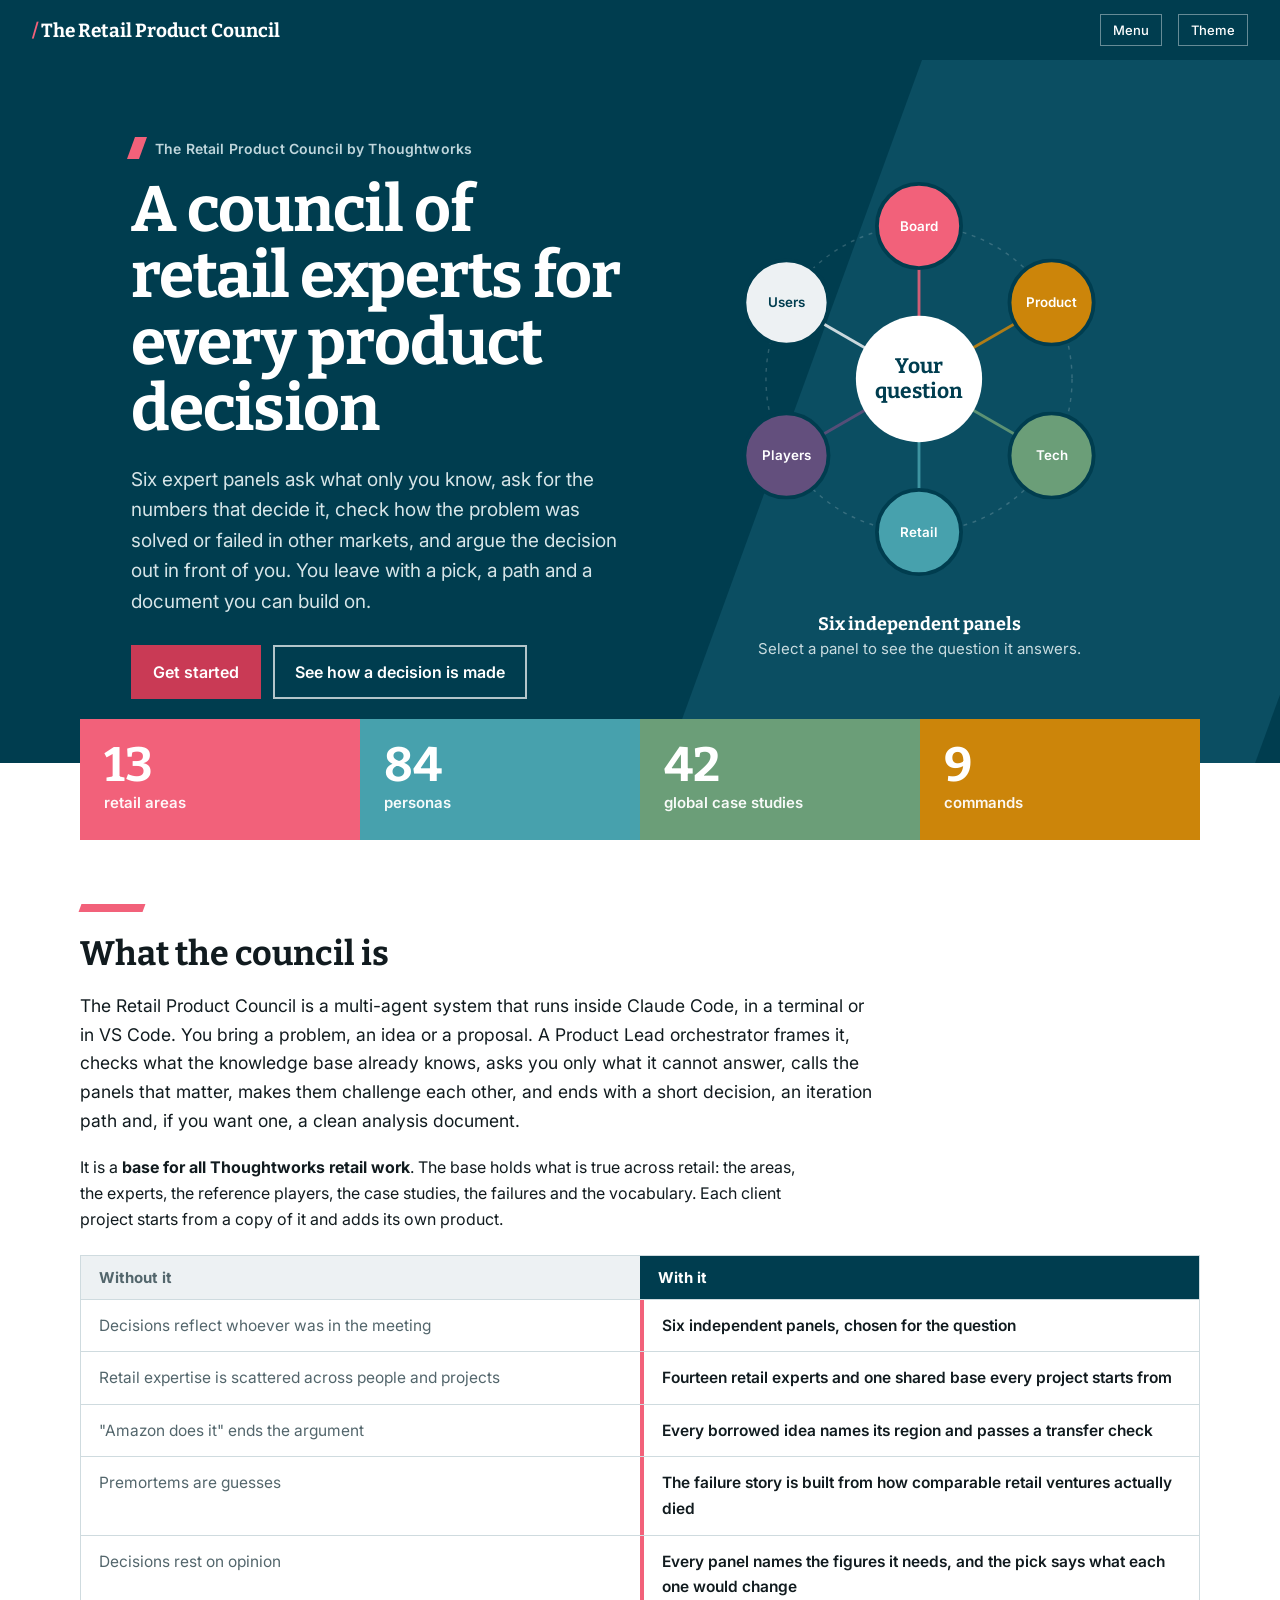
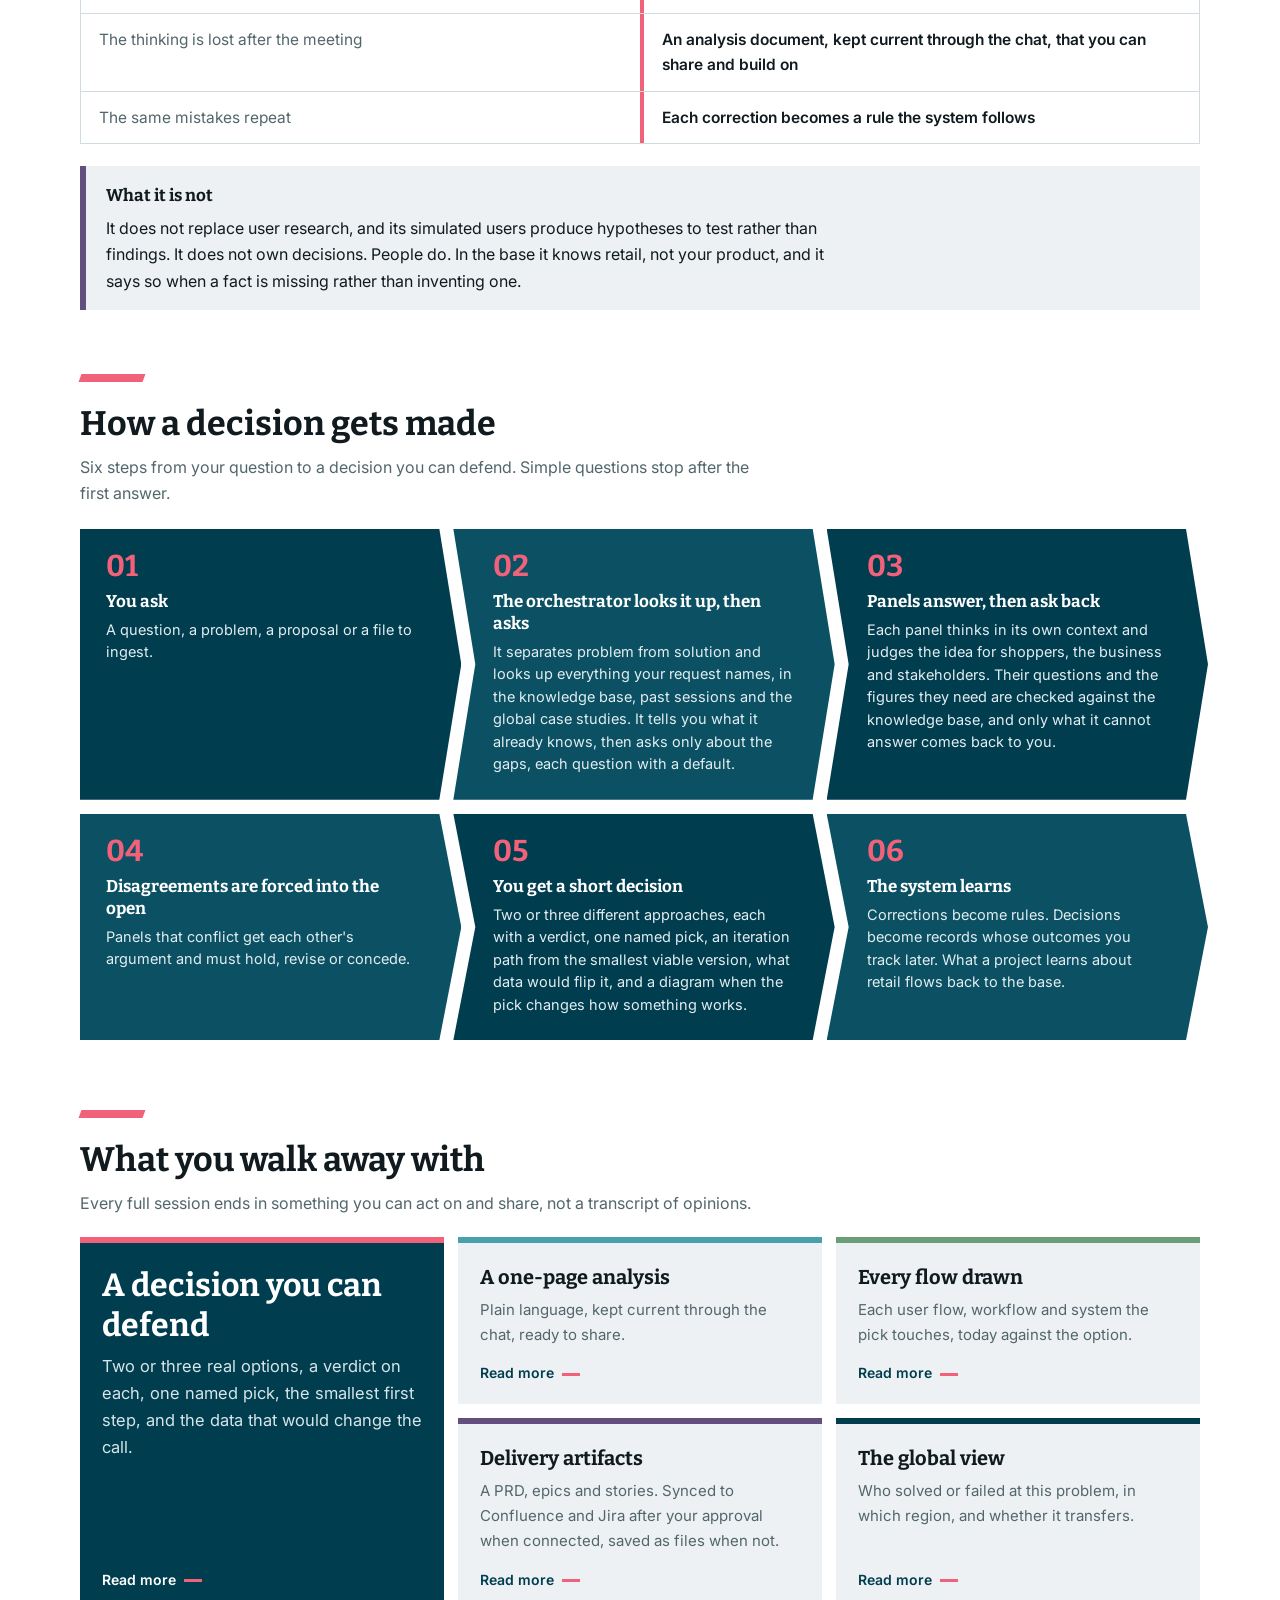
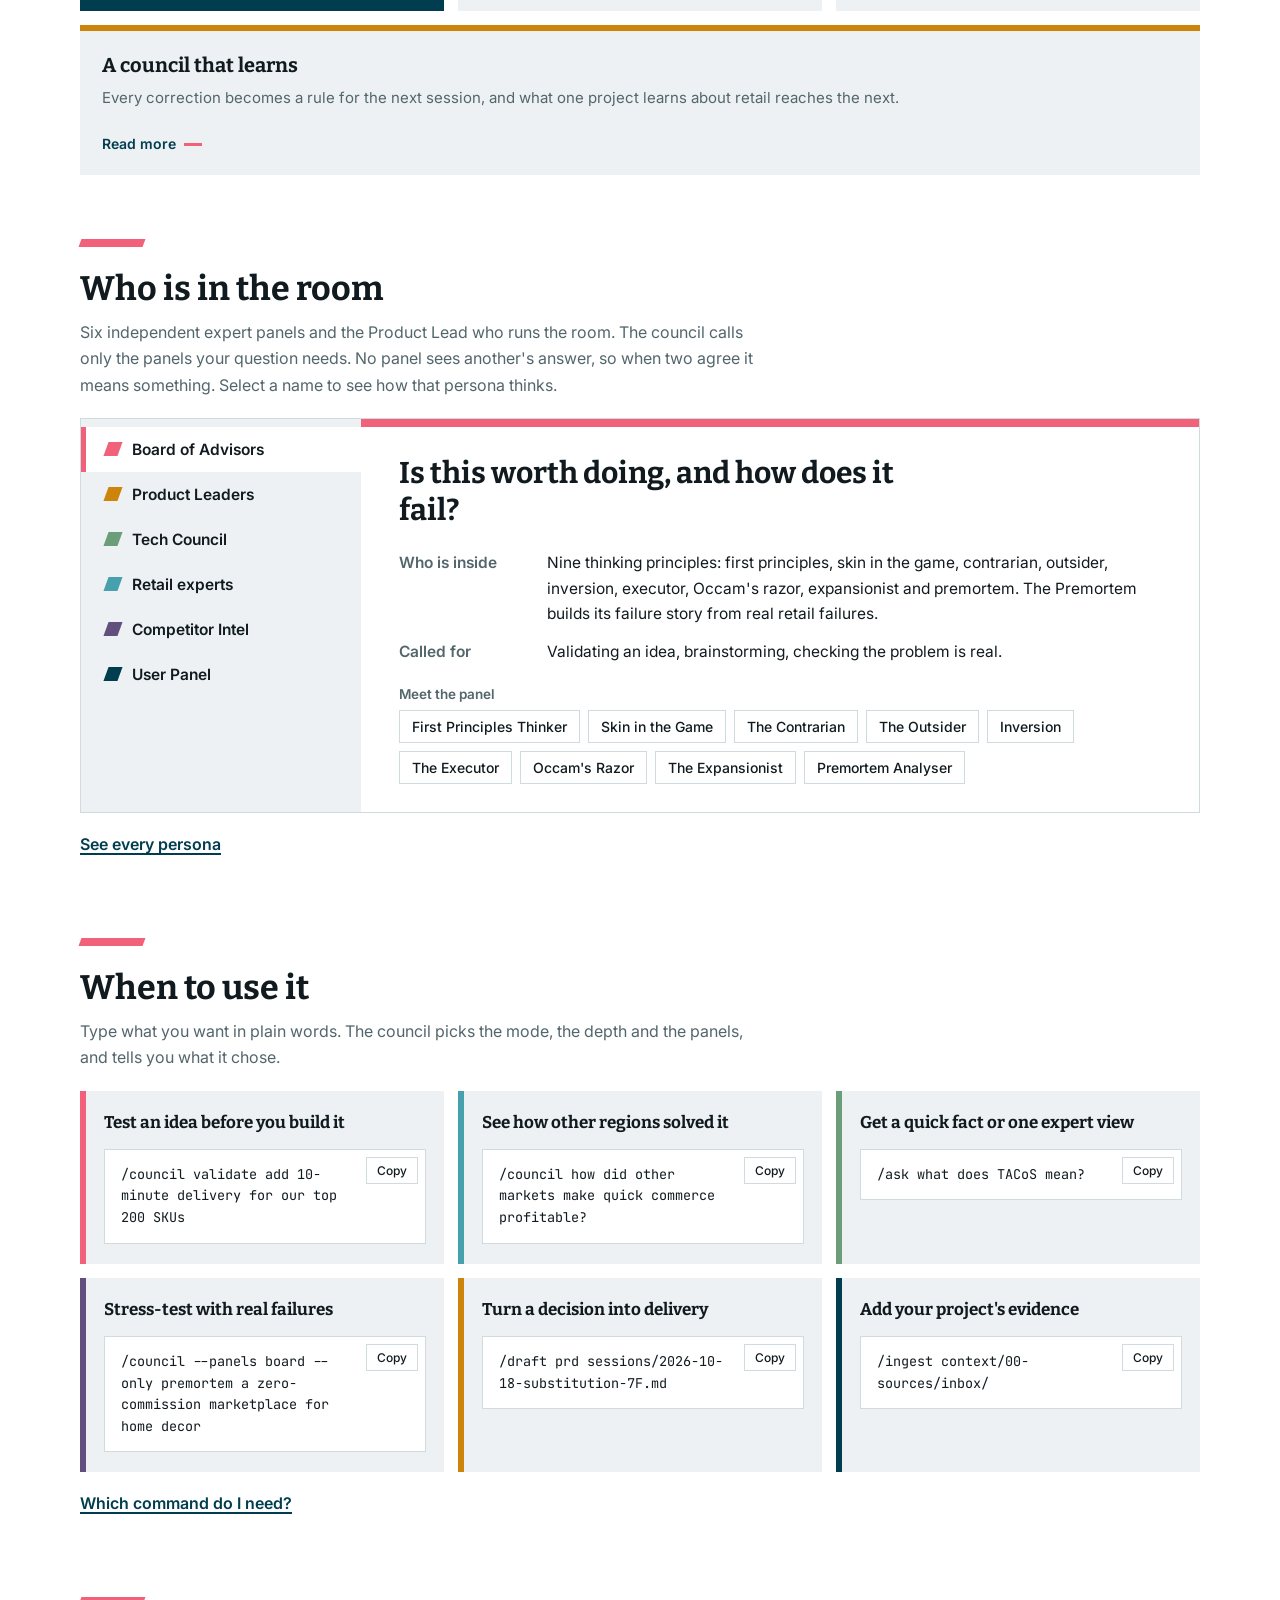
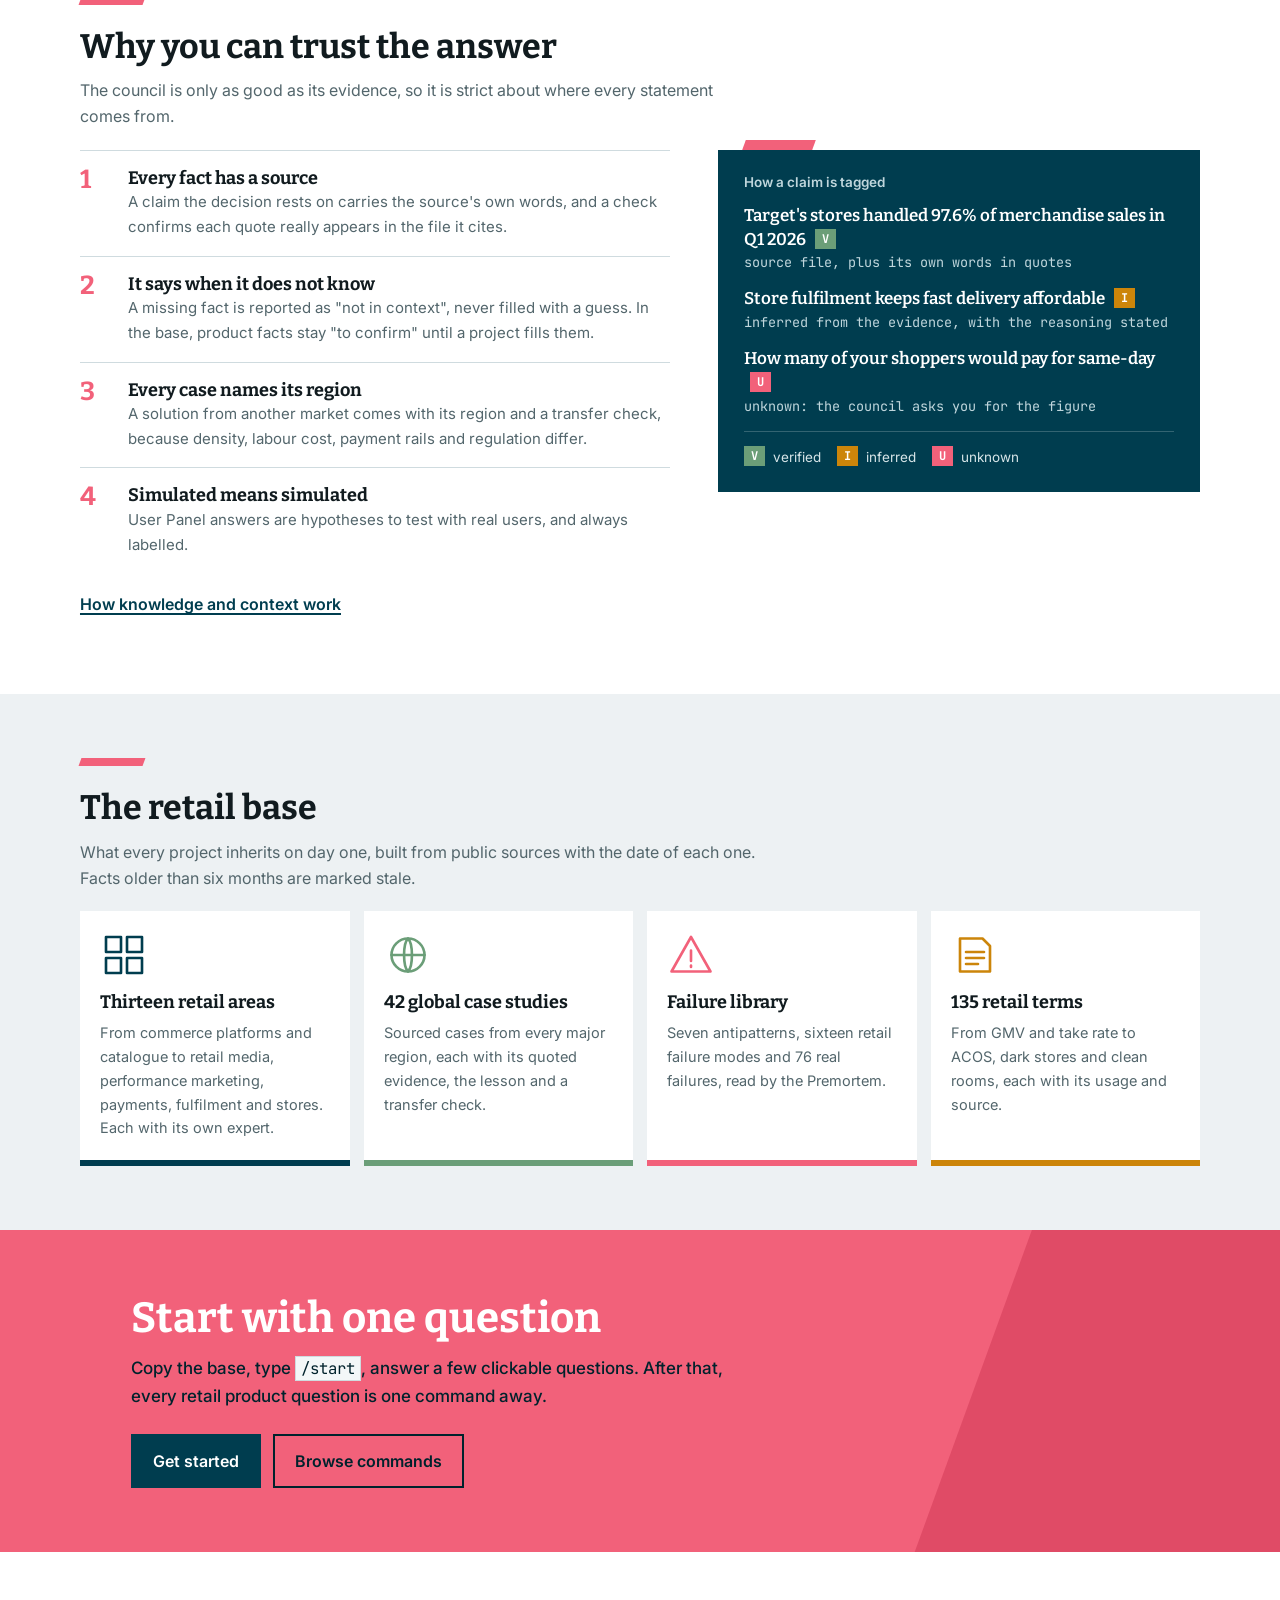
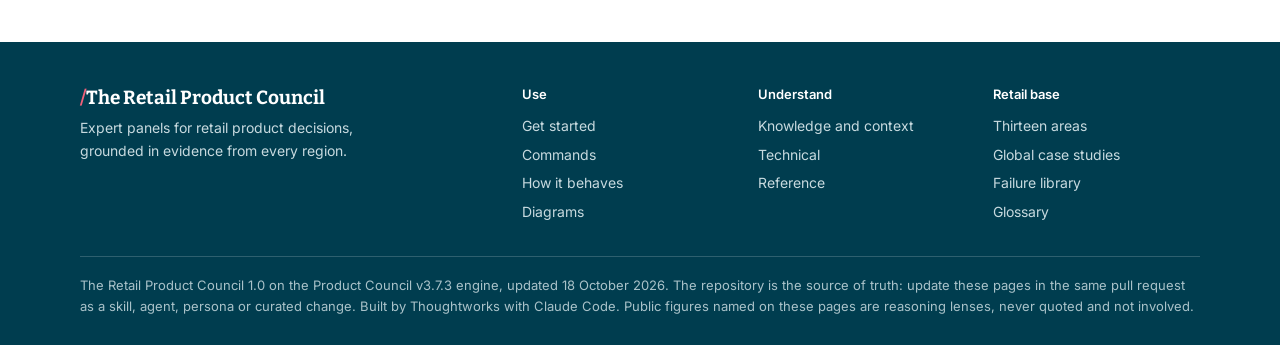
==== commit f397df54: "Upgraded webpages" ====
--- a/index.html
+++ b/index.html
@@ -2,1099 +2,240 @@
 <html lang="en">
 <head>
 <meta charset="utf-8">
+<meta name="robots" content="noindex, nofollow, noarchive, nosnippet, noimageindex, notranslate, noai, noimageai">
+<meta name="googlebot" content="noindex, nofollow, noarchive, nosnippet, noimageindex">
+<meta name="bingbot" content="noindex, nofollow, noarchive, nosnippet">
+<meta name="referrer" content="no-referrer">
 <meta name="viewport" content="width=device-width, initial-scale=1, viewport-fit=cover">
 <title>The Retail Product Council</title>
-<meta name="description" content="A multi-agent product council for retail, running in Claude Code. Expert panels, a layered knowledge base, global case studies and a self-learning loop, set up for any project with /start.">
+<meta name="description" content="A council of retail expert panels for every product decision, grounded in evidence from every region.">
+<link rel="icon" href="data:image/svg+xml,%3Csvg xmlns='http://www.w3.org/2000/svg' viewBox='0 0 32 32'%3E%3Crect width='32' height='32' rx='6' fill='%23003D4F'/%3E%3Cpath d='M18 6h5l-9 20H9z' fill='%23F2617A'/%3E%3C/svg%3E">
 <link rel="preconnect" href="https://fonts.googleapis.com">
 <link rel="preconnect" href="https://fonts.gstatic.com" crossorigin>
-<link href="https://fonts.googleapis.com/css2?family=Bitter:wght@600;700&family=Inter:wght@400;500;600&family=JetBrains+Mono:wght@400;500&display=swap" rel="stylesheet">
-<style>
-:root{
-  --wave:#003D4F; --pink:#F2617A; --jade:#6B9E78; --turmeric:#CC850A; --sapphire:#47A1AD; --amethyst:#634F7D;
-  --bg:#FFFFFF; --surface:#EDF1F3; --ink:#111B1F; --muted:#53666C; --line:#CFDBDF; --code:#F3F7F8; --bar:#003D4F;
-  --head:"Bitter",Georgia,serif; --body:"Inter",system-ui,-apple-system,"Segoe UI",sans-serif;
-  --mono:"JetBrains Mono",ui-monospace,SFMono-Regular,Menlo,monospace;
-  box-sizing:border-box;
-}
-@media (prefers-color-scheme:dark){:root:not([data-theme="light"]){--bg:#08222B;--surface:#0F2E38;--ink:#EAF2F4;--muted:#A3B8BE;--line:#1F4652;--code:#0B2831;--bar:#00303E;}}
-:root[data-theme="dark"]{--bg:#08222B;--surface:#0F2E38;--ink:#EAF2F4;--muted:#A3B8BE;--line:#1F4652;--code:#0B2831;--bar:#00303E;}
-*,*::before,*::after{box-sizing:inherit}
-html{scroll-behavior:smooth;scroll-padding-top:80px;-webkit-text-size-adjust:100%}
-@media (prefers-reduced-motion:reduce){html{scroll-behavior:auto}*{transition:none!important}}
-body{margin:0;background:var(--bg);color:var(--ink);font:16px/1.65 var(--body);overflow-x:hidden}
-a{color:inherit}
-:focus-visible{outline:3px solid var(--pink);outline-offset:2px}
-.skip{position:absolute;left:-9999px;background:var(--pink);color:#fff;padding:10px 16px;z-index:60}
-.skip:focus{left:12px;top:12px}
-
-.topbar{position:sticky;top:0;z-index:40;background:var(--bar);color:#fff}
-.topbar .inner{display:flex;align-items:center;gap:14px;min-height:58px;padding:0 clamp(16px,3vw,28px)}
-.mark{display:flex;align-items:baseline;gap:2px;font:700 18px/1 var(--head);color:#fff;text-decoration:none}
-.mark .slash{color:var(--pink)}
-.mark small{font:500 12px var(--body);color:#B9D2D8;margin-left:10px}
-.topbar .spacer{margin-left:auto}
-.topbar button,.topbar .gh{background:none;border:1px solid rgba(255,255,255,.35);color:inherit;font:500 13px var(--body);padding:6px 12px;cursor:pointer;text-decoration:none}
-#menuBtn{display:none}
-
-.shell{display:grid;grid-template-columns:272px minmax(0,1fr)}
-.sidebar{border-right:1px solid var(--line);background:var(--bg);position:sticky;top:58px;height:calc(100vh - 58px);overflow-y:auto;padding:26px 18px 60px}
-.sidebar h4{font:600 12.5px var(--body);color:var(--muted);margin:20px 0 6px;padding-left:10px}
-.sidebar h4:first-child{margin-top:0}
-.sidebar a{display:block;text-decoration:none;font-size:14.5px;padding:6px 10px;border-left:3px solid transparent;color:var(--ink)}
-.sidebar a:hover{background:var(--surface)}
-.sidebar a.active{border-left-color:var(--pink);background:var(--surface);font-weight:600}
-main{min-width:0;padding:0 clamp(18px,4vw,64px) 90px;--col:1120px}
-main>section,main>footer{max-width:var(--col);margin-left:auto;margin-right:auto}
-
-.hero{background:var(--wave);color:#fff;margin:0 calc(-1 * clamp(18px,4vw,64px));padding:clamp(40px,6vw,72px) clamp(18px,4vw,64px) clamp(32px,4vw,52px)}
-.hero-in{max-width:var(--col);margin:0 auto}
-.hero h1{font:700 clamp(30px,5vw,52px)/1.08 var(--head);margin:0;max-width:24ch}
-.hero h1 span{display:block}
-.hero .eyebrow{font:600 13px var(--body);letter-spacing:.12em;text-transform:uppercase;color:#F8B4C0;margin:0 0 14px}
-.hero p{font-size:clamp(16px,1.8vw,19px);color:#D6E5E8;max-width:62ch;margin:20px 0 0}
-.hero .cta{display:flex;flex-wrap:wrap;gap:10px;margin-top:26px}
-.hero .cta a{font:600 15px var(--body);text-decoration:none;padding:11px 18px;border:2px solid #fff}
-.hero .cta a.primary{background:var(--pink);border-color:var(--pink)}
-.stats{display:flex;flex-wrap:wrap;margin-top:34px;border-top:1px solid rgba(255,255,255,.22)}
-.stats div{flex:1 1 130px;padding:18px 20px;border-left:1px solid rgba(255,255,255,.22)}
-.stats div:first-child{border-left:0;padding-left:0}
-.stats b{display:block;font:700 30px/1 var(--head);color:var(--pink);margin-bottom:6px}
-.stats span{font-size:13.5px;color:#C9DCE0}
-
-section{padding-top:clamp(40px,5vw,64px);scroll-margin-top:76px}
-h2{font:700 clamp(24px,3.2vw,34px)/1.18 var(--head);margin:0 0 10px}
-h3{font:700 clamp(18px,2.2vw,22px)/1.3 var(--head);margin:30px 0 10px}
-.rule{height:6px;width:58px;background:var(--pink);margin-bottom:20px}
-p.intro{color:var(--muted);max-width:68ch;margin:0 0 20px}
-p{max-width:72ch}
-.lead{font-size:17.5px}
-
-table{border-collapse:collapse;width:100%;font-size:15.5px;margin:6px 0 4px}
-th,td{text-align:left;padding:11px 14px;border-bottom:1px solid var(--line);vertical-align:top}
-th{color:#fff;background:var(--wave);font-weight:600}
-td:first-child{font-weight:600}
-caption{caption-side:bottom;text-align:left;font-size:13.5px;color:var(--muted);padding:8px 0 0;line-height:1.5}
-@media (max-width:760px){
-  table,thead,tbody,tr,th,td{display:block;width:100%}
-  caption{display:block}
-  thead{position:absolute;left:-9999px}
-  tr{border:1px solid var(--line);border-left:6px solid var(--sapphire);margin-bottom:12px;background:var(--surface)}
-  td{border:0;border-bottom:1px solid var(--line)}
-  tr td:last-child{border-bottom:0}
-  td::before{content:attr(data-label);display:block;font:600 12px var(--body);color:var(--muted);margin-bottom:3px}
-}
-
-code{font:.92em var(--mono);background:var(--code);border:1px solid var(--line);padding:1px 5px}
-.code{position:relative;margin:14px 0}
-.code pre{margin:0;background:var(--code);border:1px solid var(--line);padding:14px 16px;overflow-x:auto;font:14px/1.6 var(--mono);white-space:pre-wrap;word-break:break-word}
-.code button{position:absolute;top:8px;right:8px;font:500 12px var(--body);background:var(--bg);color:var(--ink);border:1px solid var(--line);padding:5px 10px;cursor:pointer}
-
-.note{background:var(--surface);border-left:6px solid var(--turmeric);padding:14px 18px;margin:14px 0;max-width:80ch}
-.note b{display:block;margin-bottom:2px}
-.blocks{display:grid;grid-template-columns:repeat(auto-fit,minmax(200px,1fr))}
-.blocks div{padding:20px;color:#fff}
-.blocks b{display:block;font:700 17px var(--head);margin-bottom:5px}
-.blocks span{font-size:14.5px;opacity:.94}
-.b1{background:#54666C}.b2{background:var(--sapphire)}.b3{background:var(--wave)}.b4{background:var(--amethyst)}
-.loop{display:grid;grid-template-columns:repeat(auto-fit,minmax(220px,1fr));gap:12px}
-.loop div{background:var(--surface);padding:15px 17px;border-top:6px solid var(--c)}
-.loop b{display:block;margin-bottom:3px}
-.flow{list-style:none;padding:0;margin:0;counter-reset:step;display:grid;gap:10px}
-.flow li{counter-increment:step;display:grid;grid-template-columns:34px minmax(0,1fr);gap:16px;align-items:start;background:var(--surface);padding:16px 20px 16px 18px;border-left:6px solid var(--wave)}
-.flow li::before{content:counter(step);font:700 22px/1.2 var(--head);color:var(--pink);text-align:right;padding-top:1px}
-.flow strong{display:block;margin-bottom:2px}
-@media (max-width:520px){.flow li{grid-template-columns:24px minmax(0,1fr);gap:12px;padding:14px 16px 14px 12px}.flow li::before{font-size:19px}}
-@media (max-width:560px){.stats div{padding-left:0;border-left:0}}
-
-.persona-grid{display:grid;grid-template-columns:repeat(auto-fit,minmax(260px,1fr));gap:14px}
-.panelcard{border-top:6px solid var(--c);background:var(--surface);padding:16px 18px}
-.panelcard h4{font:700 17px var(--head);margin:0 0 4px}
-.panelcard .role{font-size:13.5px;color:var(--muted);margin:0 0 10px}
-.panelcard ul{margin:0;padding-left:18px;font-size:14.5px}
-.panelcard li{margin-bottom:3px}
-
-.finder{background:var(--surface);padding:18px;margin:8px 0 20px}
-.finder label{display:block;font-weight:600;margin-bottom:9px}
-.finder input{width:100%;font:500 17px var(--body);padding:13px 15px;border:2px solid var(--wave);background:var(--bg);color:var(--ink)}
-.finder input:focus{outline:none;border-color:var(--pink);box-shadow:0 0 0 3px rgba(242,97,122,.3)}
-.chips{display:flex;flex-wrap:wrap;gap:8px;margin-top:12px}
-.chip{font:500 13.5px var(--body);border:1px solid var(--line);background:var(--bg);color:var(--ink);padding:7px 13px;cursor:pointer}
-.chip[aria-pressed="true"]{background:var(--wave);border-color:var(--wave);color:#fff}
-.count{font-size:13.5px;color:var(--muted);margin-top:10px}
-.group{margin-top:28px}
-.group h3{display:flex;align-items:center;gap:12px;margin:0 0 12px}
-.group h3 i{width:30px;height:6px;background:var(--c);display:inline-block}
-.cmd{border-left:6px solid var(--c,var(--wave));background:var(--surface);padding:16px 18px;margin-bottom:12px}
-.cmd-head{display:flex;flex-wrap:wrap;align-items:baseline;gap:8px 14px}
-.cmd-name{font:600 17px var(--mono);word-break:break-word}
-.cmd-tag{font:600 12px var(--body);color:var(--muted);border:1px solid var(--line);background:var(--bg);padding:2px 9px}
-.cmd dl{display:grid;grid-template-columns:132px minmax(0,1fr);gap:7px 16px;margin:12px 0 0;font-size:15.5px}
-.cmd dt{font-weight:600;color:var(--muted)}
-.cmd dd{margin:0;min-width:0}
-.empty{display:none;background:var(--surface);padding:18px;border-left:6px solid var(--pink)}
-
-.fig{margin:14px 0 22px}
-.fig .scroll{overflow-x:auto;border:1px solid var(--line);background:var(--bg);padding:12px}
-.fig svg{display:block;width:100%;min-width:640px;height:auto}
-.fig figcaption{font-size:13.5px;color:var(--muted);padding-top:8px;max-width:72ch}
-svg .box{fill:var(--surface);stroke:var(--line);stroke-width:1.5}
-svg .box-base{fill:var(--wave)}
-svg .t{font:600 14px var(--body);fill:var(--ink)}
-svg .t-w{font:600 14px var(--body);fill:#fff}
-svg .s{font:400 12.5px var(--body);fill:var(--muted)}
-svg .s-w{font:400 12.5px var(--body);fill:#D6E5E8}
-svg .arrow{stroke:var(--ink);stroke-width:2;fill:none}
-svg .arrow-back{stroke:var(--pink);stroke-width:2;fill:none;stroke-dasharray:6 5}
-svg .lbl{font:600 12.5px var(--body);fill:var(--pink)}
-svg .lbl-i{font:500 12.5px var(--body);fill:var(--muted)}
-
-.panelcard{display:flex;flex-direction:column}
-.card-cta{margin-top:auto;align-self:flex-start;font:600 14px var(--body);color:var(--ink);background:var(--bg);border:2px solid var(--c,var(--wave));padding:9px 14px;cursor:pointer;margin-top:16px}
-.panelcard ul{margin-bottom:4px}
-.card-cta:hover{background:var(--c,var(--wave));color:#fff}
-.card-cta.inline{margin:0 0 0 8px;--c:var(--wave)}
-.card-cta,.dlg-close{text-decoration:none;display:inline-block}
-.panelcard:has(.card-cta){position:relative;cursor:pointer;transition:box-shadow .15s}
-.panelcard .card-cta::after{content:"";position:absolute;inset:0}
-.panelcard:has(.card-cta):hover{box-shadow:0 6px 18px rgba(0,0,0,.12)}
-.panelcard:has(.card-cta):hover .card-cta{background:var(--c,var(--wave));color:#fff}
-.card-cta:focus-visible{outline:3px solid var(--c,var(--wave));outline-offset:3px}
-.panel-dialog:target{display:block;position:fixed;inset:0;margin:auto;height:fit-content;z-index:200;box-shadow:0 0 0 100vmax rgba(0,30,40,.6),0 20px 60px rgba(0,0,0,.35)}
-body:has(.panel-dialog:target){overflow:hidden}
-.lead-cta{margin-top:18px;display:flex;flex-wrap:wrap;align-items:center;gap:8px}
-.panel-dialog{border:0;padding:0;width:min(1080px,94vw);max-height:88vh;background:var(--bg);color:var(--ink);box-shadow:0 20px 60px rgba(0,0,0,.35)}
-.panel-dialog::backdrop{background:rgba(0,30,40,.6)}
-.dlg-head{position:sticky;top:0;z-index:2;display:flex;align-items:center;gap:12px;background:var(--wave);color:#fff;padding:14px 20px;border-bottom:6px solid var(--pink)}
-.dlg-head h3{margin:0;font:700 20px var(--head);color:#fff}
-.dlg-close{margin-left:auto;background:none;border:1px solid rgba(255,255,255,.5);color:#fff;font:500 13px var(--body);padding:6px 12px;cursor:pointer}
-.dlg-body{padding:8px 22px 26px;overflow:auto;max-height:calc(88vh - 70px)}
-.dlg-body h3{margin-top:22px}
-body:has(dialog[open]){overflow:hidden}
-@media (max-width:760px){.panel-dialog,.panel-dialog:target{width:100vw;max-width:100vw;height:100dvh;max-height:100dvh;margin:0}.dlg-body{max-height:calc(100dvh - 64px);padding:4px 14px 30px}}
-@media print{.panel-dialog{display:block;position:static;box-shadow:none;width:auto;max-height:none}.dlg-body{max-height:none}.card-cta{display:none}}
-footer{margin-top:60px;padding-top:20px;border-top:1px solid var(--line);color:var(--muted);font-size:14px}
-
-@media (max-width:980px){
-  .shell{grid-template-columns:1fr}
-  #menuBtn{display:inline-block}
-  .sidebar{position:fixed;inset:58px 0 0 0;height:auto;z-index:35;display:none;border-right:0;padding:18px 20px 80px}
-  .sidebar.open{display:block}
-}
-@media (max-width:560px){.cmd dl{grid-template-columns:1fr;gap:2px}.cmd dt{margin-top:7px}.stats div{flex:1 1 44%}.topbar .gh{display:none}}
-@media print{.topbar,.sidebar,.finder,.code button{display:none}.shell{display:block}}
-</style>
+<link href="https://fonts.googleapis.com/css2?family=Bitter:wght@500;600;700&family=Inter:wght@400;500;600&family=JetBrains+Mono:wght@400;500&display=swap" rel="stylesheet">
+<link rel="stylesheet" href="assets/chrome.css">
+<link rel="stylesheet" href="assets/site.css">
+<link rel="stylesheet" href="assets/retail.css">
+<script>try{var t=localStorage.getItem("council-theme");if(t)document.documentElement.dataset.theme=t;}catch(e){}</script>
 </head>
 <body>
-<a class="skip" href="#overview">Skip to content</a>
-<header class="topbar">
-  <div class="inner">
-    <a class="mark" href="#top"><span class="slash">/</span>council<small>The Retail Product Council</small></a>
-    <span class="spacer"></span>
-    <a class="gh" href="#contribute" id="ghLink" hidden>GitHub</a>
-    <button type="button" id="menuBtn" aria-expanded="false" aria-controls="sidebar">Contents</button>
-    <button type="button" id="themeBtn">Theme</button>
+<a class="gh-skip" href="#content">Skip to content</a>
+<header class="gh">
+  <div class="gh-in">
+    <a class="gh-brand" href="index.html"><span class="gh-slash">/</span>The Retail Product Council</a>
+    <button type="button" class="gh-btn gh-menu" id="ghMenu" aria-expanded="false" aria-controls="ghNav">Menu</button>
+    <nav class="gh-nav" id="ghNav" aria-label="Main">
+      <a href="index.html" aria-current="page">Home</a>
+      <a href="use.html">Use it</a>
+      <a href="commands.html">Commands</a>
+      <a href="behaviour.html">How it behaves</a>
+      <a href="knowledge.html">Knowledge</a>
+      <a href="diagrams.html">Diagrams</a>
+      <a href="technical.html">Technical</a>
+      <a href="reference.html">Reference</a>
+      <a href="retail.html">Retail base</a>
+    </nav>
+    <button type="button" class="gh-btn" id="themeBtn" aria-label="Switch light or dark theme">Theme</button>
   </div>
 </header>
-
-<div class="shell">
-  <nav class="sidebar" id="sidebar" aria-label="Documentation sections">
-    <h4>Understand</h4>
-    <a href="#overview">What the council is</a>
-    <a href="#benefits">Benefits</a>
-    <a href="#how">How a decision runs</a>
-    <a href="#architecture">Architecture</a>
-    <a href="#panels">The expert panels</a>
-    <h4>The retail base</h4>
-    <a href="#retail-areas">Thirteen retail areas</a>
-    <a href="#case-studies">Global case studies</a>
-    <a href="#failures">Failure library</a>
-    <h4>Context engineering</h4>
-    <a href="#layers">Knowledge layers</a>
-    <a href="#evidence">Evidence and conflicts</a>
-    <a href="#ingest">Adding knowledge</a>
-    <h4>Self-learning</h4>
-    <a href="#learning">The learning loop</a>
-    <a href="#checks">Automatic checks</a>
-    <a href="#evals">Behaviour tests</a>
-    <h4>Set up a project</h4>
-    <a href="#requirements">What you need</a>
-    <a href="#start">Start with /start</a>
-    <a href="#fork">Base and client forks</a>
-    <a href="#jira">Jira and Confluence</a>
-    <a href="#vscode">Terminal or VS Code</a>
-    <h4>Use it</h4>
-    <a href="#which-command">Which command do I need?</a>
-    <a href="#commands">Command reference</a>
-    <a href="#modes">Modes and cost tiers</a>
-    <h4>Reference</h4>
-    <a href="#files">Repository map</a>
-    <a href="#tags">Verdicts and tags</a>
-    <a href="#contribute">Contributing and limits</a>
-  </nav>
-
-  <main id="top">
-<div class="hero"><div class="hero-in">
-  <p class="eyebrow">The Retail Product Council</p>
-  <h1><span>A council of retail experts</span><span>for every product decision</span></h1>
-  <p>Expert panels that know retail, from marketplaces and retail media to quick commerce and payments, argue your product decision out in front of you. They are grounded in your own evidence and in sourced case studies from around the world. You leave with a pick, a path and a document you can build on.</p>
-  <div class="cta"><a class="primary" href="#start">Start a project</a><a href="#overview">What it is</a></div>
-  <div class="stats">
-    <div><b>13</b><span>retail areas</span></div>
-    <div><b>6</b><span>expert panels</span></div>
-    <div><b>84</b><span>personas</span></div>
-    <div><b>40+</b><span>global case studies</span></div>
-    <div><b>9</b><span>commands</span></div>
-  </div>
+<div class="shell home">
+
+  <main id="content">
+<div class="hero3"><div class="hero3-in">
+  <div class="hero3-copy">
+    <p class="kicker"><span class="slant"></span>The Retail Product Council by Thoughtworks</p>
+    <h1>A council of retail experts for every product decision</h1>
+    <p class="hero3-lede">Six expert panels ask what only you know, ask for the numbers that decide it, check how the problem was solved or failed in other markets, and argue the decision out in front of you. You leave with a pick, a path and a document you can build on.</p>
+    <div class="hero-actions"><a class="btn" href="use.html#quick-start">Get started</a><a class="btn ghost light" href="#how">See how a decision is made</a></div>
+  </div>
+  <figure class="hero3-art">
+    <svg class="ring" viewBox="0 0 460 460" role="group" aria-label="The six expert panels around your question"><circle class="orbit" cx="230" cy="230" r="160"/><line class="spoke" style="--d:0.20s;--c:#F2617A" x1="230" y1="230" x2="230.0" y2="70.0"/><line class="spoke" style="--d:0.35s;--c:#CC850A" x1="230" y1="230" x2="368.6" y2="150.0"/><line class="spoke" style="--d:0.50s;--c:#6B9E78" x1="230" y1="230" x2="368.6" y2="310.0"/><line class="spoke" style="--d:0.65s;--c:#47A1AD" x1="230" y1="230" x2="230.0" y2="390.0"/><line class="spoke" style="--d:0.80s;--c:#634F7D" x1="230" y1="230" x2="91.4" y2="310.0"/><line class="spoke" style="--d:0.95s;--c:#EDF1F3" x1="230" y1="230" x2="91.4" y2="150.0"/><g class="core"><circle cx="230" cy="230" r="66"/><text x="230" y="224" text-anchor="middle" class="t1">Your</text><text x="230" y="250" text-anchor="middle" class="t1">question</text></g><g class="node" tabindex="0" role="button" data-p="board" data-q="Is this worth doing, and how does it fail?" data-n="Board of Advisors" aria-label="Board of Advisors: Is this worth doing, and how does it fail?" style="--d:0.50s"><circle cx="230.0" cy="70.0" r="44" fill="#F2617A"/><text x="230.0" y="75.0" text-anchor="middle" style="fill:#FFFFFF">Board</text></g><g class="node" tabindex="0" role="button" data-p="leaders" data-q="Is this the right product bet, and how do we measure it?" data-n="Product Leaders" aria-label="Product Leaders: Is this the right product bet, and how do we measure it?" style="--d:0.65s"><circle cx="368.6" cy="150.0" r="44" fill="#CC850A"/><text x="368.6" y="155.0" text-anchor="middle" style="fill:#FFFFFF">Product</text></g><g class="node" tabindex="0" role="button" data-p="tech" data-q="Can we build and run it well?" data-n="Tech Council" aria-label="Tech Council: Can we build and run it well?" style="--d:0.80s"><circle cx="368.6" cy="310.0" r="44" fill="#6B9E78"/><text x="368.6" y="315.0" text-anchor="middle" style="fill:#FFFFFF">Tech</text></g><g class="node" tabindex="0" role="button" data-p="sme" data-q="How does retail actually work here, in this region?" data-n="Retail experts" aria-label="Retail experts: How does retail actually work here, in this region?" style="--d:0.95s"><circle cx="230.0" cy="390.0" r="44" fill="#47A1AD"/><text x="230.0" y="395.0" text-anchor="middle" style="fill:#FFFFFF">Retail</text></g><g class="node" tabindex="0" role="button" data-p="comp" data-q="Has anyone solved this, and where?" data-n="Competitor Intel" aria-label="Competitor Intel: Has anyone solved this, and where?" style="--d:1.10s"><circle cx="91.4" cy="310.0" r="44" fill="#634F7D"/><text x="91.4" y="315.0" text-anchor="middle" style="fill:#FFFFFF">Players</text></g><g class="node" tabindex="0" role="button" data-p="users" data-q="Would shoppers, sellers and staff succeed and be satisfied?" data-n="User Panel" aria-label="User Panel: Would shoppers, sellers and staff succeed and be satisfied?" style="--d:1.25s"><circle cx="91.4" cy="150.0" r="44" fill="#EDF1F3"/><text x="91.4" y="155.0" text-anchor="middle" style="fill:#003D4F">Users</text></g></svg>
+    <figcaption id="ringCap" aria-live="polite"><b>Six independent panels</b><span>Select a panel to see the question it answers.</span></figcaption>
+  </figure>
 </div></div>
 
+
+<section id="stats" class="mosaic-wrap" aria-labelledby="statsH">
+  <h2 id="statsH" class="vh">At a glance</h2>
+  <div class="mosaic">
+    <div style="--c:#F2617A"><b>13</b><span>retail areas</span></div>
+    <div style="--c:#47A1AD"><b>84</b><span>personas</span></div>
+    <div style="--c:#6B9E78"><b>42</b><span>global case studies</span></div>
+    <div style="--c:#CC850A"><b>9</b><span>commands</span></div>
+  </div>
+</section>
+
 <section id="overview">
   <div class="rule"></div>
   <h2>What the council is</h2>
-  <p class="lead">The Retail Product Council is a multi-agent system that runs inside Claude Code, in a terminal or in VS Code. You bring a problem, an idea or a proposal. A Product Lead orchestrator frames it, checks what the knowledge base already knows, asks you only what it cannot answer, calls the expert panels that matter, makes them challenge each other, and ends with two or three options, one named pick and an iteration path.</p>
-  <p>This repository is the <strong>Retail domain base</strong>. It holds what is true across retail: thirteen retail areas, retail expert personas, benchmark companies, sourced case studies from every major region, a failure library and a retail glossary. Each client project starts from a copy of it with one command, <code>/start</code>, and adds its own product context.</p>
-  <h3>The problem it solves</h3>
-  <table>
-    <caption>What changes when product decisions go through the council.</caption>
-    <thead><tr><th>Without it</th><th>With it</th></tr></thead>
-    <tbody>
-      <tr><td>Decisions reflect whoever was in the meeting</td><td>Independent expert panels, chosen for the question</td></tr>
-      <tr><td>Retail expertise is scattered across people and projects</td><td>Fourteen retail expert personas and a shared base every project starts from</td></tr>
-      <tr><td>"Has anyone solved this?" goes unanswered</td><td>A problem index of who solved or failed at it, in which region, and whether it transfers</td></tr>
-      <tr><td>Evidence lives in decks, workbooks and heads</td><td>One knowledge base, with the source's own words behind every fact</td></tr>
-      <tr><td>Premortems run on imagination</td><td>A premortem built from real retail failures</td></tr>
-      <tr><td>The same mistakes repeat</td><td>Each correction becomes a rule the system follows next time</td></tr>
-    </tbody>
-  </table>
-  <h3>What it is not</h3>
-  <p>It does not replace user research. Its simulated users produce hypotheses to test, not findings. It does not own decisions. People do. It is only as good as the context you give it, and it says "not in context" rather than inventing a fact.</p>
-</section>
-
-<section id="benefits">
-  <div class="rule"></div>
-  <h2>Benefits</h2>
-  <p class="intro">What each role gets from it.</p>
-  <div class="persona-grid">
-    <div class="panelcard" style="--c:var(--wave)"><h4>Product managers and BAs</h4><p class="role">Better decisions, faster</p><ul><li>Expert review in minutes, not after a week of meetings</li><li>Questions only about what the evidence cannot answer</li><li>A one-page analysis and a PRD from the same decision</li></ul></div>
-    <div class="panelcard" style="--c:var(--pink)"><h4>New joiners</h4><p class="role">Retail context on day one</p><ul><li>A glossary of over 100 retail terms</li><li>Case studies from India, China, Southeast Asia, Europe, the Americas, Africa and more</li><li>Ask anything with <code>/ask</code> and get the source</li></ul></div>
-    <div class="panelcard" style="--c:var(--jade)"><h4>Delivery and tech leads</h4><p class="role">Feasibility before commitment</p><ul><li>A Tech Council that names effort, risks and boundaries</li><li>Diagrams of every flow a decision touches</li><li>Drafts that sync to Jira and Confluence when connected</li></ul></div>
-    <div class="panelcard" style="--c:var(--amethyst)"><h4>Account and practice leads</h4><p class="role">Knowledge that compounds</p><ul><li>Every project starts from the same retail base</li><li>Learning from one project flows back to the base</li><li>Decisions recorded with outcomes, so you can see what held up</li></ul></div>
-  </div>
+  <p class="lead">The Retail Product Council is a multi-agent system that runs inside Claude Code, in a terminal or in VS Code. You bring a problem, an idea or a proposal. A Product Lead orchestrator frames it, checks what the knowledge base already knows, asks you only what it cannot answer, calls the panels that matter, makes them challenge each other, and ends with a short decision, an iteration path and, if you want one, a clean analysis document.</p>
+  <p>It is a <strong>base for all Thoughtworks retail work</strong>. The base holds what is true across retail: the areas, the experts, the reference players, the case studies, the failures and the vocabulary. Each client project starts from a copy of it and adds its own product.</p>
+  <div class="contrast">
+    <div class="contrast-head"><span>Without it</span><span>With it</span></div>
+    <ul>
+      <li><span class="was">Decisions reflect whoever was in the meeting</span><span class="now">Six independent panels, chosen for the question</span></li>
+      <li><span class="was">Retail expertise is scattered across people and projects</span><span class="now">Fourteen retail experts and one shared base every project starts from</span></li>
+      <li><span class="was">"Amazon does it" ends the argument</span><span class="now">Every borrowed idea names its region and passes a transfer check</span></li>
+      <li><span class="was">Premortems are guesses</span><span class="now">The failure story is built from how comparable retail ventures actually died</span></li>
+      <li><span class="was">Decisions rest on opinion</span><span class="now">Every panel names the figures it needs, and the pick says what each one would change</span></li>
+      <li><span class="was">The thinking is lost after the meeting</span><span class="now">An analysis document, kept current through the chat, that you can share and build on</span></li>
+      <li><span class="was">The same mistakes repeat</span><span class="now">Each correction becomes a rule the system follows</span></li>
+    </ul>
+  </div>
+  <aside class="note"><b>What it is not</b><p>It does not replace user research, and its simulated users produce hypotheses to test rather than findings. It does not own decisions. People do. In the base it knows retail, not your product, and it says so when a fact is missing rather than inventing one.</p></aside>
 </section>
 
 <section id="how">
   <div class="rule"></div>
-  <h2>How a decision runs</h2>
-  <ol class="flow">
-    <li><div><strong>You ask</strong>A question, a problem, a proposal, or a file to add to the knowledge base.</div></li>
-    <li><div><strong>The council looks first, then asks</strong>A scout reads everything your request names and reports what is already known, with sources, for you to correct. Then it asks up to four click-to-answer questions about only the gaps, each with a recommended default.</div></li>
-    <li><div><strong>Panels answer, then ask back</strong>Each panel works in its own context and judges the idea for users, the business and stakeholders. It checks how the problem was solved, or failed, elsewhere in the world. Its questions and the figures it needs come back to you once, merged.</div></li>
-    <li><div><strong>Disagreements are forced into the open</strong>Panels that conflict see each other's argument and must hold, revise or concede, with evidence.</div></li>
-    <li><div><strong>You get a short decision</strong>Two or three approaches including doing nothing, one named pick, an iteration path from the smallest viable version, the data that would flip it, and a diagram when the pick changes how something works.</div></li>
-    <li><div><strong>The system learns</strong>Your corrections become rules. Decisions become records whose outcomes you log later with <code>/check outcome</code>.</div></li>
+  <h2>How a decision gets made</h2>
+  <p class="intro">Six steps from your question to a decision you can defend. Simple questions stop after the first answer.</p>
+  <ol class="path">
+    <li><div><strong>You ask</strong>A question, a problem, a proposal or a file to ingest.</div></li>
+    <li><div><strong>The orchestrator looks it up, then asks</strong>It separates problem from solution and looks up everything your request names, in the knowledge base, past sessions and the global case studies. It tells you what it already knows, then asks only about the gaps, each question with a default.</div></li>
+    <li><div><strong>Panels answer, then ask back</strong>Each panel thinks in its own context and judges the idea for shoppers, the business and stakeholders. Their questions and the figures they need are checked against the knowledge base, and only what it cannot answer comes back to you.</div></li>
+    <li><div><strong>Disagreements are forced into the open</strong>Panels that conflict get each other's argument and must hold, revise or concede.</div></li>
+    <li><div><strong>You get a short decision</strong>Two or three different approaches, each with a verdict, one named pick, an iteration path from the smallest viable version, what data would flip it, and a diagram when the pick changes how something works.</div></li>
+    <li><div><strong>The system learns</strong>Corrections become rules. Decisions become records whose outcomes you track later. What a project learns about retail flows back to the base.</div></li>
   </ol>
 </section>
 
-<section id="architecture">
-  <div class="rule"></div>
-  <h2>Architecture</h2>
-  <p class="intro">You, the agents, and the knowledge base they read from.</p>
-  <div class="code"><pre>You (product manager, BA or lead)
-        |
-Product Lead orchestrator             main Claude Code session
-        |-- context-scout             finds the facts a request needs, runs first and alone
-        |-- six expert panels         each in its own context
-        |-- problem-radar             finds problems and gaps across all evidence
-        |-- knowledge-curator         ingestion, cleaning, conflict and duplicate scans
-        |-- scripts/diagram.py        renders diagrams, no model tokens
-        |
-Knowledge base (context/)
- 00-sources  ->  10-processed  ->  20-curated  ->  30-working  ->  Confluence, Jira (optional)
- raw files       evidence          agreed truth     drafts</pre><button type="button">Copy</button></div>
-  <p>Panels run as separate subagents on purpose. A panel cannot see another panel's answer, so agreement between two panels means something. Everything passes through the orchestrator, which is the only voice that talks to you.</p>
+<section id="outcomes">
+  <div class="rule"></div>
+  <h2>What you walk away with</h2>
+  <p class="intro">Every full session ends in something you can act on and share, not a transcript of opinions.</p>
+  <div class="bento">
+    <a class="tile big" href="behaviour.html#flow"><b>A decision you can defend</b><span>Two or three real options, a verdict on each, one named pick, the smallest first step, and the data that would change the call.</span><i aria-hidden="true">Read more</i></a>
+    <a class="tile " href="behaviour.html#analysis"><b>A one-page analysis</b><span>Plain language, kept current through the chat, ready to share.</span><i aria-hidden="true">Read more</i></a>
+    <a class="tile " href="diagrams.html"><b>Every flow drawn</b><span>Each user flow, workflow and system the pick touches, today against the option.</span><i aria-hidden="true">Read more</i></a>
+    <a class="tile " href="commands.html"><b>Delivery artifacts</b><span>A PRD, epics and stories. Synced to Confluence and Jira after your approval when connected, saved as files when not.</span><i aria-hidden="true">Read more</i></a>
+    <a class="tile " href="retail/cases.html"><b>The global view</b><span>Who solved or failed at this problem, in which region, and whether it transfers.</span><i aria-hidden="true">Read more</i></a>
+    <a class="tile wide" href="behaviour.html#loop"><b>A council that learns</b><span>Every correction becomes a rule for the next session, and what one project learns about retail reaches the next.</span><i aria-hidden="true">Read more</i></a>
+  </div>
 </section>
 
 <section id="panels">
   <div class="rule"></div>
-  <h2>The expert panels</h2>
-  <p class="intro">Six panels, 84 personas, plus the Product Lead who runs the room. Open any card to see every persona on that panel, how it thinks, and why it is here. Named public figures are reasoning lenses, never quoted. Retail experts are archetypes, never real people.</p>
-  <div class="persona-grid">
-    <div class="panelcard" style="--c:var(--wave)"><h4>Board of Advisors</h4><p class="role">9 thinking principles. Is this worth doing, and how does it fail?</p><ul><li>First Principles, Skin in the Game, Contrarian</li><li>Outsider, Inversion, Executor</li><li>Occam's Razor, Expansionist, Premortem</li></ul><a class="card-cta" href="#dlg-board" data-dialog="dlg-board" role="button" aria-haspopup="dialog">See all 9 advisors <span aria-hidden="true">&rarr;</span></a></div>
-    <div class="panelcard" style="--c:var(--pink)"><h4>Product Leaders</h4><p class="role">6 lenses. Is this the right product bet?</p><ul><li>Focus and craft, primitives and coherence</li><li>Strategy and leverage, outcome selling</li><li>Ecosystems at scale, growth and retention</li></ul><a class="card-cta" href="#dlg-product" data-dialog="dlg-product" role="button" aria-haspopup="dialog">See all 6 product leaders <span aria-hidden="true">&rarr;</span></a></div>
-    <div class="panelcard" style="--c:var(--jade)"><h4>Tech Council</h4><p class="role">5 lenses. Can we build and run it well?</p><ul><li>Domain modelling, data and failure modes</li><li>Boundaries and operations</li><li>Simplicity, feedback, evolutionary design</li></ul><a class="card-cta" href="#dlg-tech" data-dialog="dlg-tech" role="button" aria-haspopup="dialog">See all 5 tech lenses <span aria-hidden="true">&rarr;</span></a></div>
-    <div class="panelcard" style="--c:var(--turmeric)"><h4>Retail Experts</h4><p class="role">14 archetypes across 13 retail areas. How does retail actually work here?</p><ul><li>Marketplaces, retail media (commercial and programmatic), performance marketing, payments</li><li>Fulfilment and quick commerce, supply chain and control tower</li><li>Search and discovery, catalogue, stores, pricing, loyalty, brands</li></ul><a class="card-cta" href="#dlg-retail" data-dialog="dlg-retail" role="button" aria-haspopup="dialog">See all 14 experts and their lenses <span aria-hidden="true">&rarr;</span></a></div>
-    <div class="panelcard" style="--c:var(--sapphire)"><h4>Competitor Intel</h4><p class="role">36 reference players. Has anyone solved this?</p><ul><li>Amazon, Walmart, Flipkart, Meesho, Mercado Libre, Shopee, Coupang</li><li>Criteo, The Trade Desk, JioStar, Instacart, Blinkit, Zepto</li><li>Speaks only from an evidence pack. No pack, no voice</li></ul><a class="card-cta" href="#dlg-competitors" data-dialog="dlg-competitors" role="button" aria-haspopup="dialog">See all 36 reference players <span aria-hidden="true">&rarr;</span></a></div>
-    <div class="panelcard" style="--c:var(--amethyst)"><h4>User Panel</h4><p class="role">14 simulated users. Would people succeed and be satisfied?</p><ul><li>Shoppers, quick commerce shoppers, store shoppers</li><li>Sellers, brand managers, advertisers, delivery partners</li><li>Store, warehouse, planning, support and CRM teams</li></ul><a class="card-cta" href="#dlg-users" data-dialog="dlg-users" role="button" aria-haspopup="dialog">See all 14 simulated users <span aria-hidden="true">&rarr;</span></a></div>
-  </div>
-  <p class="lead-cta">Who runs the room? <a class="card-cta inline" href="#dlg-lead" data-dialog="dlg-lead" role="button" aria-haspopup="dialog">Meet the Product Lead <span aria-hidden="true">&rarr;</span></a></p>
-  <p style="margin-top:16px">Retail experts draw on published work from people such as Daniel Tunkelang (search), Bill Gurley and Andrei Hagiu (marketplaces), Andrew Lipsman and Ari Paparo (retail media and ad tech), Les Binet, Peter Field and Avinash Kaushik (performance marketing), Lora Cecere and Yossi Sheffi (supply chain), Byron Sharp (brands) and Peter Fader (customer value). Each archetype lists its lenses with a link.</p>
-<dialog class="panel-dialog" id="dlg-lead" aria-labelledby="dlg-lead-title">
-  <div class="dlg-head"><h3 id="dlg-lead-title">The Product Lead</h3><a class="dlg-close" href="#panels" role="button" aria-label="Close The Product Lead">Close</a></div>
-  <div class="dlg-body">
-  <table>
-    <caption>The one voice that talks to you.</caption>
-    <thead><tr><th>Role</th><th>What it does</th><th>Who it is</th><th>Why it is on the council</th></tr></thead>
-    <tbody>
-      <tr><td>Product Lead</td><td>The orchestrator. Frames the problem, picks the fewest panels that can answer, runs the room and makes the call</td><td>A composite senior product leader, not a real person</td><td>Someone has to turn many voices into one decision, with the reasoning and dissent written down</td></tr>
-    </tbody>
-  </table>
-  </div>
-</dialog>
-<dialog class="panel-dialog" id="dlg-board" aria-labelledby="dlg-board-title">
-  <div class="dlg-head"><h3 id="dlg-board-title">Board of Advisors</h3><a class="dlg-close" href="#panels" role="button" aria-label="Close Board of Advisors">Close</a></div>
-  <div class="dlg-body">
-  <p>Nine thinking principles, not people. Each tests the idea from one angle and gives a verdict.</p>
-  <table>
-    <caption>The nine advisors and the question each one asks.</caption>
-    <thead><tr><th>Advisor</th><th>The question it asks</th><th>Why it is on the council</th></tr></thead>
-    <tbody>
-      <tr><td>First Principles</td><td>Is the problem real and worth solving, from verified facts only?</td><td>Stops the council solving a problem nobody has</td></tr>
-      <tr><td>Skin in the Game</td><td>Has anyone shown commitment by behaviour: workarounds, tickets, lost deals, money spent?</td><td>Separates real demand from polite interest</td></tr>
-      <tr><td>Contrarian</td><td>What risks has nobody found yet: consumer protection, privacy, payments rules, operations load, churn?</td><td>Every room needs someone paid to disagree</td></tr>
-      <tr><td>Outsider</td><td>How would another industry solve this, and which habits are only habits?</td><td>Retail insiders stop seeing their own jargon and assumptions</td></tr>
-      <tr><td>Inversion</td><td>What conditions would guarantee failure, and which assumption holds the whole idea up?</td><td>Finding the load-bearing assumption is cheaper before launch</td></tr>
-      <tr><td>Executor</td><td>What is the smallest real-user test this week, with a success and a kill signal?</td><td>Turns debate into a test that can run now</td></tr>
-      <tr><td>Occam's Razor</td><td>What is the fewest moving parts that still proves the idea, including non-software options?</td><td>Retail teams over-build. This voice cuts scope</td></tr>
-      <tr><td>Expansionist</td><td>What is the three-year upside: reach, data flywheel, switching costs?</td><td>Keeps a small first step from hiding a big opportunity</td></tr>
-      <tr><td>Premortem</td><td>It failed 12 months after launch. What happened, when did it become inevitable, and what warned us?</td><td>Grounded in the failure library, so the story comes from how real retail ventures died</td></tr>
-    </tbody>
-  </table>
-  </div>
-</dialog>
-<dialog class="panel-dialog" id="dlg-product" aria-labelledby="dlg-product-title">
-  <div class="dlg-head"><h3 id="dlg-product-title">Product Leaders</h3><a class="dlg-close" href="#panels" role="button" aria-label="Close Product Leaders">Close</a></div>
-  <div class="dlg-body">
-  <p>Six product leaders used as reasoning lenses. The council reasons the way their public work suggests. They are never quoted and have no involvement.</p>
-  <table>
-    <caption>The six product lenses, what each is known for, and why each is here.</caption>
-    <thead><tr><th>Lens</th><th>Their thinking</th><th>Known for</th><th>Why on this council</th></tr></thead>
-    <tbody>
-      <tr><td>Mike Krieger</td><td>Focus through subtraction: find the one behaviour users love and cut the rest</td><td>Co-founded Instagram, which grew out of a pivot from the check-in app Burbn, and later the news app Artifact</td><td>Retail apps drown in features. He asks what the one loved behaviour is</td></tr>
-      <tr><td>Ivan Zhao</td><td>Primitives over features: a few building blocks that combine into many solutions</td><td>Co-founder and CEO of Notion</td><td>Stops one-off features for every client request and pushes reusable building blocks</td></tr>
-      <tr><td>Shreyas Doshi</td><td>Leverage and impact over busy execution, and strategy before execution</td><td>Product leader at Stripe, Twitter, Google and Yahoo, widely followed for his writing on product sense and prioritisation</td><td>Separates high-leverage work from work that only looks productive</td></tr>
-      <tr><td>Stewart Butterfield</td><td>Sell the transformation, not the feature. The first experience decides adoption</td><td>Co-founded Flickr and Slack, and wrote the memo "We Don't Sell Saddles Here"</td><td>Retail buyers and sellers adopt outcomes, not dashboards</td></tr>
-      <tr><td>Neal Mohan</td><td>Every side of the ecosystem must win, and responsibility is part of the product</td><td>CEO of YouTube since 2023, and earlier a builder of Google's display and video ads business</td><td>Marketplaces and retail media are multi-sided ecosystems at scale</td></tr>
-      <tr><td>Lenny Rachitsky</td><td>Retention is the truth. Activation, and supply first in two-sided markets</td><td>Former product lead at Airbnb, author of Lenny's Newsletter and host of Lenny's Podcast</td><td>Brings growth and marketplace benchmarks, and checks whether they transfer</td></tr>
-    </tbody>
-  </table>
-  </div>
-</dialog>
-<dialog class="panel-dialog" id="dlg-tech" aria-labelledby="dlg-tech-title">
-  <div class="dlg-head"><h3 id="dlg-tech-title">Tech Council</h3><a class="dlg-close" href="#panels" role="button" aria-label="Close Tech Council">Close</a></div>
-  <div class="dlg-body">
-  <p>Five engineering lenses. Martin Fowler joins as an equal participant, not a chair.</p>
-  <table>
-    <caption>The five engineering lenses.</caption>
-    <thead><tr><th>Lens</th><th>Their thinking</th><th>Known for</th><th>Why on this council</th></tr></thead>
-    <tbody>
-      <tr><td>Eric Evans</td><td>Model the domain faithfully and make boundaries between models explicit</td><td>Author of Domain-Driven Design (2003), which named bounded contexts and ubiquitous language</td><td>Retail domains such as catalogue, order and inventory collide constantly. He draws the lines</td></tr>
-      <tr><td>Martin Kleppmann</td><td>Correctness under failure, and explicit consistency guarantees</td><td>Author of Designing Data-Intensive Applications, and a researcher in distributed systems and local-first software</td><td>Orders, payments and stock must stay correct when systems fail</td></tr>
-      <tr><td>Sam Newman</td><td>Incremental, reversible change, with service boundaries that match team boundaries</td><td>Author of Building Microservices and Monolith to Microservices</td><td>Most retail platforms are migrating off a monolith. He plans the safe path</td></tr>
-      <tr><td>Kent Beck</td><td>The smallest change that could possibly work, and reversibility over prediction</td><td>Created Extreme Programming, popularised test-driven development, co-created JUnit and signed the Agile Manifesto</td><td>Keeps the first build small enough to learn from</td></tr>
-      <tr><td>Martin Fowler</td><td>Evolutionary design: keep the hard-to-change decisions few, and refactor continuously</td><td>Chief Scientist at Thoughtworks, author of Refactoring and Patterns of Enterprise Application Architecture, and an Agile Manifesto signatory</td><td>Weighs architecture choices as an equal participant, and keeps internal quality high</td></tr>
-    </tbody>
-  </table>
-  </div>
-</dialog>
-<dialog class="panel-dialog" id="dlg-retail" aria-labelledby="dlg-retail-title">
-  <div class="dlg-head"><h3 id="dlg-retail-title">Retail Experts</h3><a class="dlg-close" href="#panels" role="button" aria-label="Close Retail Experts">Close</a></div>
-  <div class="dlg-body">
-  <p>Fourteen archetypes, one per retail area and two for retail media. Each is a composite of operating experience, never a real person. Each draws on the published work of the people in the second table.</p>
-  <table>
-    <caption>The fourteen retail expert archetypes.</caption>
-    <thead><tr><th>Area</th><th>Archetype</th><th>How they think</th><th>Draws on</th></tr></thead>
-    <tbody>
-      <tr><td>T01</td><td>Former head of digital commerce, multi-brand retailer and D2C brand group</td><td>Choose the platform you can run on day two. Checkout and payment choice drive conversion</td><td>Web Smith</td></tr>
-      <tr><td>T02</td><td>Former catalogue and listing quality lead, large marketplace</td><td>Bad product data shows up as bad search, bad filters and returns. Fix data before ranking</td><td>None yet, general practice</td></tr>
-      <tr><td>T03</td><td>Former search, browse and discovery lead</td><td>Understand the query before tuning the ranking. Treat empty searches as lost demand</td><td>Daniel Tunkelang</td></tr>
-      <tr><td>T04</td><td>Former marketplace general manager</td><td>Not every market suits a marketplace. Whoever owns demand can commoditise supply</td><td>Bill Gurley, Andrei Hagiu, Ben Thompson</td></tr>
-      <tr><td>T05</td><td>Former retail media network commercial lead</td><td>Retail media is built on loyalty data and closed-loop proof. Ask whether spend is new or moved from trade</td><td>Andrew Lipsman</td></tr>
-      <tr><td>T05</td><td>Former programmatic ad tech product lead, DSP and SSP</td><td>Every intermediary takes a fee. Map the supply path, and own the data offsite</td><td>Ari Paparo</td></tr>
-      <tr><td>T06</td><td>Former head of payments, multi-market platform</td><td>Lead with the market's dominant rail, such as UPI, Pix or mobile money. Authorisation rate is revenue</td><td>Nandan Nilekani, Simon Taylor</td></tr>
-      <tr><td>T07</td><td>Former head of fulfilment and last mile</td><td>Density decides cost per order. Stores are often the cheapest nodes. Automation needs volume</td><td>Marc Wulfraat</td></tr>
-      <tr><td>T08</td><td>Former supply chain planning and control tower lead</td><td>A control tower is worth what it changes. Resilience costs money, so spend it where it matters</td><td>Lora Cecere, Yossi Sheffi</td></tr>
-      <tr><td>T09</td><td>Former CPG brand and ecommerce director</td><td>Brands grow by being easy to think of and easy to buy. Watch for channel conflict</td><td>Byron Sharp, Mark Ritson</td></tr>
-      <tr><td>T10</td><td>Former store operations and omnichannel director</td><td>Associate time is the store's scarcest resource. Inventory accuracy makes omnichannel work</td><td>Steve Dennis, Doug Stephens, Natalie Berg</td></tr>
-      <tr><td>T11</td><td>Former pricing, promotions and merchandising lead</td><td>Price is usually the strongest profit lever. Promotions train shoppers to wait</td><td>Hermann Simon</td></tr>
-      <tr><td>T12</td><td>Former loyalty, CRM and personalisation lead</td><td>Customers are not equal in value. Loyalty is a data programme first</td><td>Peter Fader, Clive Humby and Edwina Dunn</td></tr>
-      <tr><td>T13</td><td>Former head of performance marketing, multi-brand marketplace seller and brand aggregator</td><td>Catalogue before ads. Diagnose cost, conversion and stock before touching bids. Read ACOS next to TACoS, and keep some budget for brand building</td><td>Les Binet and Peter Field, Avinash Kaushik</td></tr>
-    </tbody>
-  </table>
-  <table>
-    <caption>The public figures behind the retail lenses. Facts are from their public work, linked in each persona file.</caption>
-    <thead><tr><th>Lens</th><th>Known for</th><th>What it gives the council</th></tr></thead>
-    <tbody>
-      <tr><td>Web Smith</td><td>Founder of 2PM, writing on D2C and modern commerce strategy</td><td>D2C economics and brand-led commerce</td></tr>
-      <tr><td>Daniel Tunkelang</td><td>Search consultant and a founding member of Endeca, known for his work on query understanding</td><td>Query understanding before ranking</td></tr>
-      <tr><td>Bill Gurley</td><td>Venture capitalist at Benchmark, early investor in marketplaces such as Uber, Zillow and OpenTable, and author of "All Markets Are Not Created Equal"</td><td>When a marketplace can work at all</td></tr>
-      <tr><td>Andrei Hagiu</td><td>Economist who researches multi-sided platforms, formerly at Harvard Business School</td><td>Platform against reseller choices</td></tr>
-      <tr><td>Ben Thompson</td><td>Author of Stratechery and of Aggregation Theory</td><td>Why whoever owns demand wins</td></tr>
-      <tr><td>Andrew Lipsman</td><td>Retail media analyst, founder of Media, Ads + Commerce</td><td>Where retail media is heading, including offsite and TV</td></tr>
-      <tr><td>Ari Paparo</td><td>Ad tech veteran and former Google executive, author of Yield</td><td>How ad tech fees and intermediaries really work</td></tr>
-      <tr><td>Nandan Nilekani</td><td>Co-founder of Infosys, founding chairman of Aadhaar, and a key architect of India Stack and UPI</td><td>Public digital rails as commerce infrastructure</td></tr>
-      <tr><td>Simon Taylor</td><td>Author of the Fintech Brainfood newsletter</td><td>Fintech and payments trends</td></tr>
-      <tr><td>Marc Wulfraat</td><td>Founder of MWPVL International, known for tracking Amazon's logistics network</td><td>Fulfilment network design</td></tr>
-      <tr><td>Lora Cecere</td><td>Founder of Supply Chain Insights</td><td>Demand-driven planning and supply chain maturity</td></tr>
-      <tr><td>Yossi Sheffi</td><td>MIT professor and author of The Resilient Enterprise</td><td>Supply chain resilience</td></tr>
-      <tr><td>Byron Sharp</td><td>Director of the Ehrenberg-Bass Institute, author of How Brands Grow</td><td>Mental and physical availability</td></tr>
-      <tr><td>Mark Ritson</td><td>Marketing professor and columnist, founder of the Mini MBA in Marketing</td><td>Evidence-based brand strategy</td></tr>
-      <tr><td>Steve Dennis</td><td>Retail strategist, author of Remarkable Retail</td><td>What makes physical retail worth visiting</td></tr>
-      <tr><td>Doug Stephens</td><td>Retail futurist known as the Retail Prophet, author of Resurrecting Retail</td><td>The future role of the store</td></tr>
-      <tr><td>Natalie Berg</td><td>Retail analyst, co-author with Miya Knights of a book on Amazon</td><td>How Amazon reshapes retail</td></tr>
-      <tr><td>Hermann Simon</td><td>Co-founder of the pricing consultancy Simon-Kucher, author of Confessions of the Pricing Man</td><td>Pricing power</td></tr>
-      <tr><td>Peter Fader</td><td>Wharton professor, author of Customer Centricity</td><td>Customer lifetime value</td></tr>
-      <tr><td>Clive Humby and Edwina Dunn</td><td>Founders of dunnhumby, which built the analytics behind Tesco Clubcard. Humby is credited with "data is the new oil"</td><td>Loyalty data as a business</td></tr>
-      <tr><td>Les Binet and Peter Field</td><td>Effectiveness researchers whose 2013 IPA report, The Long and the Short of It, compared brand building with sales activation</td><td>Balance long-term brand building with short-term activation</td></tr>
-      <tr><td>Avinash Kaushik</td><td>Digital analytics author and writer of the Occam's Razor blog, creator of the See, Think, Do, Care framework</td><td>Plan and measure marketing by audience intent</td></tr>
-    </tbody>
-  </table>
-  </div>
-</dialog>
-<dialog class="panel-dialog" id="dlg-competitors" aria-labelledby="dlg-competitors-title">
-  <div class="dlg-head"><h3 id="dlg-competitors-title">Competitor Intel</h3><a class="dlg-close" href="#panels" role="button" aria-label="Close Competitor Intel">Close</a></div>
-  <div class="dlg-body">
-  <p>Thirty-six reference players. Each speaks only from an evidence pack, and none has a pack yet, so today they point to case studies.</p>
-  <table>
-    <caption>The reference players and what each is a benchmark for.</caption>
-    <thead><tr><th>Company</th><th>Region</th><th>Benchmark for</th></tr></thead>
-    <tbody>
-      <tr><td>Amazon</td><td>Global</td><td>Third-party marketplace fees, retail media at scale, owned DSP</td></tr>
-      <tr><td>Walmart</td><td>North America</td><td>Store-fulfilled ecommerce, Walmart Connect, buying screens with Vizio</td></tr>
-      <tr><td>Flipkart</td><td>India</td><td>Marketplace advertising as a core revenue line</td></tr>
-      <tr><td>Meesho</td><td>India</td><td>Zero-commission marketplace funded by logistics and ads</td></tr>
-      <tr><td>ONDC</td><td>India</td><td>Open commerce network, and why demand does not follow a protocol</td></tr>
-      <tr><td>Mercado Libre</td><td>Latin America</td><td>Commerce, payments and logistics built as one system</td></tr>
-      <tr><td>Sea Limited (Shopee)</td><td>Southeast Asia</td><td>Commerce and payments group reaching profitable scale</td></tr>
-      <tr><td>Coupang</td><td>Korea</td><td>Owned logistics as the marketplace moat</td></tr>
-      <tr><td>Rakuten</td><td>Japan</td><td>One points currency across many services</td></tr>
-      <tr><td>Alibaba</td><td>China</td><td>Instant commerce subsidy wars</td></tr>
-      <tr><td>PDD Holdings (Temu)</td><td>China and global</td><td>Cross-border model exposed to a trade rule</td></tr>
-      <tr><td>Shein</td><td>China and global</td><td>On-demand fashion supply chain (case still to be sourced)</td></tr>
-      <tr><td>Jumia</td><td>Africa</td><td>Narrowing to core markets to reach profit</td></tr>
-      <tr><td>Wildberries</td><td>Russia</td><td>Two-player marketplace concentration</td></tr>
-      <tr><td>Ozon</td><td>Russia</td><td>Two-player marketplace concentration</td></tr>
-      <tr><td>Zalando</td><td>Europe</td><td>Platform infrastructure sold to brands as a service</td></tr>
-      <tr><td>noon</td><td>Middle East</td><td>Sovereign-backed entry against global incumbents</td></tr>
-      <tr><td>Target</td><td>North America</td><td>Stores as fulfilment hubs</td></tr>
-      <tr><td>Tesco</td><td>UK</td><td>Loyalty data as the foundation of retail media</td></tr>
-      <tr><td>Kroger</td><td>North America</td><td>Retail media, insights and loyalty in one unit, and the Ocado scale-back</td></tr>
-      <tr><td>Albertsons</td><td>North America</td><td>A blocked merger and local competition rules</td></tr>
-      <tr><td>Lowe's</td><td>North America and India</td><td>In-house retail technology through a global capability centre</td></tr>
-      <tr><td>Inditex (Zara)</td><td>Europe</td><td>Short lead times and proximity sourcing</td></tr>
-      <tr><td>Abercrombie &amp; Fitch</td><td>North America</td><td>A culture-led brand turnaround</td></tr>
-      <tr><td>Loblaw</td><td>Canada</td><td>Consolidated retail media and data</td></tr>
-      <tr><td>Criteo</td><td>Europe and global</td><td>Commerce media vendor exposed to client concentration</td></tr>
-      <tr><td>The Trade Desk</td><td>North America and global</td><td>Independent DSP under price pressure</td></tr>
-      <tr><td>Magnite</td><td>North America</td><td>Sell-side growth in streaming TV (headline only so far)</td></tr>
-      <tr><td>JioStar (JioHotstar)</td><td>India</td><td>Streaming consolidation and premium video inventory</td></tr>
-      <tr><td>Instacart</td><td>North America</td><td>Renting retail media technology to grocers</td></tr>
-      <tr><td>Blinkit</td><td>India</td><td>Ten-minute delivery from dark stores</td></tr>
-      <tr><td>Zepto</td><td>India</td><td>Advertising as a quick commerce profit driver</td></tr>
-      <tr><td>Swiggy Instamart</td><td>India</td><td>Quick commerce from a food delivery platform</td></tr>
-      <tr><td>Ocado</td><td>UK</td><td>Automated fulfilment technology licensed to grocers</td></tr>
-      <tr><td>Shopify</td><td>Canada and global</td><td>Merchant platform growing through services around the storefront</td></tr>
-      <tr><td>Nike</td><td>Global</td><td>The D2C push and the return to wholesale</td></tr>
-    </tbody>
-  </table>
-  </div>
-</dialog>
-<dialog class="panel-dialog" id="dlg-users" aria-labelledby="dlg-users-title">
-  <div class="dlg-head"><h3 id="dlg-users-title">User Panel</h3><a class="dlg-close" href="#panels" role="button" aria-label="Close User Panel">Close</a></div>
-  <div class="dlg-body">
-  <p>Fourteen simulated users. Their output is always labelled SIMULATED: a hypothesis to test with real users, never a finding.</p>
-  <table>
-    <caption>The simulated users and what each one tests.</caption>
-    <thead><tr><th>Persona</th><th>Group</th><th>What they test</th></tr></thead>
-    <tbody>
-      <tr><td>Online shopper</td><td>End users</td><td>Whether browsing, search, checkout and delivery actually work for someone buying for themselves</td></tr>
-      <tr><td>Quick commerce shopper</td><td>End users</td><td>Speed against price, substitutions and trust in a ten-minute promise</td></tr>
-      <tr><td>Store and click and collect shopper</td><td>End users</td><td>Whether online and in-store journeys join up</td></tr>
-      <tr><td>Marketplace seller</td><td>Supply</td><td>What a change costs a seller in time, fees and listing effort</td></tr>
-      <tr><td>Brand ecommerce manager</td><td>Supply</td><td>Content, digital shelf, retail media and channel conflict from the brand side</td></tr>
-      <tr><td>Delivery partner or rider</td><td>Supply</td><td>Whether the delivery promise is workable on the street</td></tr>
-      <tr><td>Advertiser or agency media buyer</td><td>Customers</td><td>Whether retail media proves results worth renewing</td></tr>
-      <tr><td>Category manager or merchandiser</td><td>Internal</td><td>Range, price, promotion and supplier impact</td></tr>
-      <tr><td>Catalogue and content operations specialist</td><td>Internal</td><td>The real effort behind every new attribute or listing rule</td></tr>
-      <tr><td>Store associate</td><td>Internal</td><td>What a change adds to a busy shift</td></tr>
-      <tr><td>Warehouse or dark store associate</td><td>Internal</td><td>Pick, pack and dispatch effort at peak</td></tr>
-      <tr><td>Supply chain planner</td><td>Internal</td><td>Exceptions, lead times and who acts on an alert</td></tr>
-      <tr><td>Customer support agent</td><td>Internal</td><td>Where orders, deliveries, payments and returns go wrong</td></tr>
-      <tr><td>CRM and loyalty manager</td><td>Internal</td><td>Consent, segments and what customers get for their data</td></tr>
-    </tbody>
-  </table>
-  </div>
-</dialog>
-</section>
-
-<section id="retail-areas">
-  <div class="rule"></div>
-  <h2>Thirteen retail areas</h2>
-  <p class="intro">The scope of the base. Each area has its own expert. A project keeps the areas it touches.</p>
-  <table>
-    <caption>The thirteen retail areas and what each covers.</caption>
-    <thead><tr><th>Area</th><th>Covers</th></tr></thead>
-    <tbody>
-      <tr><td>T01 Commerce platforms and D2C</td><td>Storefront, cart, accounts, headless and composable commerce, D2C, B2B commerce</td></tr>
-      <tr><td>T02 Catalogue and listing</td><td>Product data, attributes, taxonomy, listing quality, content syndication</td></tr>
-      <tr><td>T03 Search, browse and discovery</td><td>Search, browse, product listing pages, product detail pages, recommendations</td></tr>
-      <tr><td>T04 Marketplaces and aggregators</td><td>Third-party sellers, take rates, open networks, aggregator apps</td></tr>
-      <tr><td>T05 Retail media and ad tech</td><td>Sponsored products, offsite and CTV, DSP, SSP, clean rooms, closed-loop measurement</td></tr>
-      <tr><td>T06 Payments and checkout</td><td>Checkout, local payment rails such as UPI and Pix, wallets, BNPL, fraud</td></tr>
-      <tr><td>T07 Fulfilment and delivery</td><td>Order management, delivery options, last mile, shipping aggregators, returns, dark stores</td></tr>
-      <tr><td>T08 Supply chain and control tower</td><td>Planning, inventory, sourcing, end-to-end visibility, exception management</td></tr>
-      <tr><td>T09 Brands and consumer products</td><td>CPG, trade, digital shelf, D2C economics, retailer partnerships</td></tr>
-      <tr><td>T10 Stores and omnichannel</td><td>Store operations, POS, click and collect, ship from store</td></tr>
-      <tr><td>T11 Pricing, promotions and merchandising</td><td>Price, markdown, promotions, assortment, category management</td></tr>
-      <tr><td>T12 Customer, loyalty and personalisation</td><td>Loyalty, CRM, customer data, personalisation, service</td></tr>
-      <tr><td>T13 Performance marketing</td><td>The advertiser's side: campaigns on marketplace ads, Meta and Google, and quick commerce, bidding, keywords, attribution, guardrails and advisory agents</td></tr>
-    </tbody>
-  </table>
-</section>
-
-<section id="case-studies">
-  <div class="rule"></div>
-  <h2>Global case studies</h2>
-  <p class="intro">A problem solved in one region may or may not work in another. The council always checks, and always says which region a pattern comes from.</p>
-  <p>Over 40 sourced case studies cover India, China, Southeast Asia, Korea, Japan, the Middle East, Africa, Europe, the UK, Russia, Latin America, the US and Canada. Each one has the facts with the source's own words, a lesson marked as an inference, and a <strong>transfer check</strong> that says where it will not apply.</p>
-  <table>
-    <caption>A sample of the problem index. The full index maps 20 retail problems to their cases.</caption>
-    <thead><tr><th>Problem</th><th>Where it was solved, or failed</th></tr></thead>
-    <tbody>
-      <tr><td>Build a retail media network</td><td>Tesco and dunnhumby (UK), Kroger and Loblaw (North America), Walmart Connect, Flipkart Ads (India), Instacart Carrot Ads</td></tr>
-      <tr><td>Run fast delivery profitably</td><td>Blinkit, Zepto and Instamart (India), Getir's exits (Europe, US), Dunzo (India), Target's stores as hubs</td></tr>
-      <tr><td>Launch or scale a marketplace</td><td>Amazon, Meesho (India), Mercado Libre (Latin America), Zalando (Europe), Jumia (Africa)</td></tr>
-      <tr><td>Integrate payments into commerce</td><td>Mercado Libre, Pix (Brazil), UPI (India), M-Pesa (East Africa)</td></tr>
-      <tr><td>Balance D2C against retail partners</td><td>Nike's return to wholesale, Dollar Shave Club</td></tr>
-    </tbody>
-  </table>
-  <div class="note"><b>Sources age.</b>Every source carries its date. Anything older than six months is marked stale, and a source read as a headline only can never carry a verdict alone.</div>
-</section>
-
-<section id="failures">
-  <div class="rule"></div>
-  <h2>Failure library</h2>
-  <p class="intro">The Premortem tells the story of how an idea failed 12 months after launch. In this council, that story starts from how comparable ventures actually died.</p>
-  <h3>Seven antipatterns</h3>
-  <p>Loot Drop's analysis of about 1,700 failed startups sorts every failure into one of seven antipatterns. In retail and marketplaces two dominate: being out-competed, and unit economics that never worked. Demand is rarely the problem, and marketplaces usually die after early traction, not at launch. The Premortem answers seven self-test questions, one per antipattern, before it writes anything.</p>
-  <div class="loop">
-    <div style="--c:var(--pink)"><b>The Crushed</b>Outgunned or outspent. About half of all failures.</div>
-    <div style="--c:var(--turmeric)"><b>The Math Problem</b>Every sale lost money, at scale.</div>
-    <div style="--c:var(--wave)"><b>The Bonfire</b>Spent as if revenue were a formality.</div>
-    <div style="--c:var(--sapphire)"><b>The Hallucination</b>Built for a customer who did not exist.</div>
-    <div style="--c:var(--amethyst)"><b>The Outlaw</b>Regulation was immovable. Kills slowest.</div>
-    <div style="--c:var(--jade)"><b>The Lemon and The Civil War</b>The product failed, or the team did.</div>
-  </div>
-  <h3>Sixteen retail failure modes</h3>
-  <p>Inside those antipatterns sit sixteen retail mechanisms, each backed by real cases. Examples include scaling before the first market works (Webvan, Getir, TaniHub), automation or warehouses before order density (Kroger and Ocado, Missfresh), subsidised demand mistaken for real demand (Xingsheng Youxuan, Dingdong Maicai, ONDC), a model exported without local fit (Poshmark UK), inflated metrics (Zilingo), and a platform or public rail that removes your role (PayMate after UPI).</p>
-  <h3>Failures by region</h3>
-  <p>Over 40 hand-checked retail failures are grouped by region (China, India, Southeast Asia, Europe and the UK, North America and more), drawn from a classified list of 278 retail failures. A premortem picks its nearest case from the same region as the idea.</p>
-  <div class="note"><b>Directional, not proof.</b>Loot Drop is AI-assisted and its counts differ between pages. It ranks causes and supplies real cases, but never supplies a number to a verdict.</div>
-</section>
-
-<section id="layers">
-  <div class="rule"></div>
-  <h2>Knowledge layers</h2>
-  <p class="intro">Context engineering is the heart of the council. Knowledge moves through four layers, and each layer has its own rules.</p>
-  <div class="blocks">
-    <div class="b1"><b>00 Sources</b><span>Raw files, exactly as received. Never edited, so you can always go back to what was actually said.</span></div>
-    <div class="b2"><b>10 Processed</b><span>Cleaned transcripts, source reviews and research notes. Evidence, quoted.</span></div>
-    <div class="b3"><b>20 Curated</b><span>Agreed truth: glossary, key facts, decisions, case studies. Changes only with your go.</span></div>
-    <div class="b4"><b>30 Working</b><span>Drafts, PRDs, epics and stories, built from curated truth.</span></div>
-  </div>
-  <h3>Read order and cost</h3>
-  <p>Agents read curated first, processed as evidence, and working files only for the task in hand. A self-building index and compact persona cards keep each request cheap. Raw sources are read only during ingestion.</p>
-</section>
-
-<section id="evidence">
-  <div class="rule"></div>
-  <h2>Evidence and conflicts</h2>
-  <h3>Every claim is tagged</h3>
-  <p>Verified claims carry the source's own words, for example <code>[V: S-261011-LC "62% of units sold in Q4 2024"]</code>. Inferred claims are tagged <code>[I]</code> with their reasoning. Unknowns are tagged <code>[U]</code>. A hook checks every quote against its file when a session is saved, so an invented quote is caught.</p>
-  <h3>Conflicts stop the work</h3>
-  <p>When two sources disagree, the council stops and asks you which to follow. Your answer goes in the decisions ledger, so the same conflict is never asked twice.</p>
-  <h3>Context before questions</h3>
-  <p>The council never asks you something the knowledge base already answers. It tells you what it knows, with sources, and asks only about the gaps.</p>
-</section>
-
-<section id="ingest">
-  <div class="rule"></div>
-  <h2>Adding knowledge</h2>
-  <ol class="flow">
-    <li><div><strong>Drop files in the inbox</strong>Documents, decks, spreadsheets, transcripts, into <code>context/00-sources/inbox/</code>. Or point at a web page.</div></li>
-    <li><div><strong>Type /ingest</strong><code>/ingest context/00-sources/inbox/</code> registers each source, cleans transcripts, and writes a source review.</div></li>
-    <li><div><strong>Conflicts and duplicates come to you</strong>Every fact is checked against what is already known.</div></li>
-    <li><div><strong>You approve curated changes</strong>Proposed changes to agreed truth wait for your go. Otherwise the source stays as evidence only.</div></li>
-  </ol>
-</section>
-
-<section id="learning">
-  <div class="rule"></div>
-  <h2>The learning loop</h2>
-  <p class="intro">The council gets better the more you correct it.</p>
-  <div class="loop">
-    <div style="--c:var(--wave)"><b>1. It produces</b>A decision, a draft or a source review.</div>
-    <div style="--c:var(--pink)"><b>2. You correct</b>"That was only a proposal." "Wrong definition."</div>
-    <div style="--c:var(--jade)"><b>3. It writes a lesson</b>Mistake, root cause and a testable rule. Saved only with your yes.</div>
-    <div style="--c:var(--amethyst)"><b>4. Every session reads it</b>Active lessons load at the start of every session as rules.</div>
-  </div>
-  <p style="margin-top:16px">A correction that happens twice is counted as a recurrence. <code>/check lesson</code> reviews lessons monthly to promote, merge or retire them. <code>/check outcome</code> records how a past decision turned out, so verdict quality is measured over time.</p>
-</section>
-
-<section id="checks">
-  <div class="rule"></div>
-  <h2>Automatic checks</h2>
-  <p class="intro">Hooks run without being asked. A failed check goes back to Claude to fix before it tells you the work is done.</p>
-  <table>
-    <caption>The six automatic checks and when they run.</caption>
-    <thead><tr><th>When</th><th>What happens</th></tr></thead>
-    <tbody>
-      <tr><td>Session start</td><td>Rebuilds the index and lessons digest, briefs you on lessons, open items and un-ingested sources</td></tr>
-      <tr><td>Before an edit</td><td>Blocks changes to raw sources, and edits to shared knowledge on the main branch</td></tr>
-      <tr><td>Before a question</td><td>Checks every click-to-answer question is clear: one decision, your words, short, real options</td></tr>
-      <tr><td>After an edit</td><td>Rebuilds the index, checks every quoted citation, keeps analysis documents to one page, renders diagrams</td></tr>
-      <tr><td>After each turn</td><td>Adds the ID legend, makes sure the analysis question was asked, logs token usage</td></tr>
-      <tr><td>Before a commit</td><td>Blocks invalid context files and shared-knowledge commits on main</td></tr>
-    </tbody>
-  </table>
-</section>
-
-<section id="evals">
-  <div class="rule"></div>
-  <h2>Behaviour tests</h2>
-  <p>Golden cases test how the council behaves, not just whether files are valid. Retail cases check that it names the region a solution came from, grounds the premortem in real failures, treats a headline as a lead rather than evidence, and never fakes a Jira sync. Answers vary from run to run, so the cases are run repeatedly. All four passed their latest runs on 12 October 2026.</p>
-  <div class="code"><pre>python3 scripts/selftest.py        # every automatic check, on a throwaway copy
-python3 scripts/run_evals.py       # golden cases through Claude, graded (asks first, uses tokens)</pre><button type="button">Copy</button></div>
-</section>
-
-<section id="requirements">
-  <div class="rule"></div>
-  <h2>What you need</h2>
-  <table>
-    <caption>Everything a new user needs before typing /start.</caption>
-    <thead><tr><th>Need</th><th>Why</th></tr></thead>
-    <tbody>
-      <tr><td>A Claude plan with Claude Code (Pro, Max, Team or Enterprise) or a Claude Console account</td><td>The council runs inside Claude Code</td></tr>
-      <tr><td>Claude Code in a terminal, or VS Code 1.94 or later with the Claude Code extension</td><td>Where you talk to the council</td></tr>
-      <tr><td>Python 3.8 or later</td><td>The automatic checks and /start are small Python scripts with no dependencies</td></tr>
-      <tr><td>Git</td><td>Keeps a history of what the council learns</td></tr>
-    </tbody>
-  </table>
-</section>
-
-<section id="start">
-  <div class="rule"></div>
-  <h2>Start with /start</h2>
-  <p class="intro">From a fresh copy to a working council in about ten minutes. You do not edit any file by hand.</p>
-  <ol class="flow">
-    <li><div><strong>Get your own copy</strong>On GitHub click <em>Use this template</em> and clone your new repository, or download the zip and unzip it into a folder named for your project.</div></li>
-    <li><div><strong>Open the folder</strong>Terminal: <code>cd</code> into it and run <code>claude</code>. VS Code: File, Open Folder, trust it, then open the Claude panel.</div></li>
-    <li><div><strong>Type /start</strong>Answer a few questions. Click an answer or type your own.</div></li>
-    <li><div><strong>Add what you know</strong>Drop files into <code>context/00-sources/inbox/</code> and type <code>/ingest context/00-sources/inbox/</code>.</div></li>
-    <li><div><strong>Ask</strong><code>/council Should we add same-day delivery for our top 50 SKUs?</code></div></li>
-  </ol>
-  <h3>What /start asks</h3>
-  <table>
-    <caption>The /start questions. Every one has a default, and nothing else is needed.</caption>
-    <thead><tr><th>Question</th><th>Answers</th></tr></thead>
-    <tbody>
-      <tr><td>What should this project be called?</td><td>Typed</td></tr>
-      <tr><td>What does the product do, and for whom?</td><td>One or two sentences, kept in your words</td></tr>
-      <tr><td>Which parts of retail does this product cover?</td><td>Shopping experience, Marketplace and advertising, Operations and delivery, Catalogue and merchandising</td></tr>
-      <tr><td>Where will the product launch first?</td><td>India, Southeast Asia, Europe and UK, North America, or any other region</td></tr>
-      <tr><td>Who pays, and who uses it day to day?</td><td>Two separate clickable questions</td></tr>
-      <tr><td>Does this team plan its work in Jira or Confluence?</td><td>Not now (keep drafts local), Already connected, Help me connect</td></tr>
-    </tbody>
-  </table>
-  <h3>What /start does</h3>
-  <p>It checks Python and git, sets up the repository, keeps the retail areas your product touches and archives the rest, writes the configuration and the product line, offers to connect Atlassian, and moves you to a working branch so adding knowledge is never blocked. Then it shows a readiness report.</p>
-  <h3>The readiness report</h3>
-  <p>Type <code>/start status</code> at any time.</p>
-  <table>
-    <caption>An example readiness report right after /start. The next step is always the first red row.</caption>
-    <thead><tr><th>Part</th><th>Status</th><th>Detail</th></tr></thead>
-    <tbody>
-      <tr><td>Project set up</td><td>GREEN</td><td>Acme Quick Commerce</td></tr>
-      <tr><td>Product context</td><td>AMBER</td><td>4 of 5 lines still to confirm</td></tr>
-      <tr><td>Retail experts</td><td>AMBER</td><td>7 experts, not yet checked by a practitioner</td></tr>
-      <tr><td>Simulated users</td><td>RED</td><td>Templates with no real research behind them</td></tr>
-      <tr><td>Project sources</td><td>RED</td><td>None yet. Drop files in the inbox and run /ingest</td></tr>
-      <tr><td>Jira and Confluence</td><td>GREY</td><td>Not used. Drafts stay local</td></tr>
-    </tbody>
-  </table>
-</section>
-
-<section id="fork">
-  <div class="rule"></div>
-  <h2>Base and client forks</h2>
-  <p class="intro">One base holds what is true across retail. Each project gets its own copy and adds its own product.</p>
-  <figure class="fig">
-    <div class="scroll">
-      <svg viewBox="0 0 900 300" role="img" aria-labelledby="forkTitle forkDesc">
-        <title id="forkTitle">Retail base and client forks</title>
-        <desc id="forkDesc">The retail domain base on the left holds retail areas, experts, case studies, failure library and glossary. Arrows labelled /start lead to three client projects on the right, each adding its product, sources, Jira and personas. Dashed arrows labelled pull request lead back from the projects to the base, carrying new case studies, failures and terms.</desc>
-        <defs>
-          <marker id="ah" viewBox="0 0 10 10" refX="9" refY="5" markerWidth="7" markerHeight="7" orient="auto-start-reverse"><path d="M0,0 L10,5 L0,10 z" fill="currentColor"/></marker>
-        </defs>
-        <rect class="box-base" x="20" y="70" width="270" height="160"/>
-        <text class="t-w" x="40" y="104">Retail domain base</text>
-        <text class="s-w" x="40" y="130">13 retail areas and 14 experts</text>
-        <text class="s-w" x="40" y="152">36 reference players</text>
-        <text class="s-w" x="40" y="174">Case studies and failure library</text>
-        <text class="s-w" x="40" y="196">Retail glossary</text>
-        <g>
-          <rect class="box" x="600" y="20" width="280" height="70"/>
-          <text class="t" x="618" y="48">Client project A</text>
-          <text class="s" x="618" y="70">Its product, sources, Jira, users</text>
-          <rect class="box" x="600" y="115" width="280" height="70"/>
-          <text class="t" x="618" y="143">Client project B</text>
-          <text class="s" x="618" y="165">Its product, sources, Jira, users</text>
-          <rect class="box" x="600" y="210" width="280" height="70"/>
-          <text class="t" x="618" y="238">Client project C</text>
-          <text class="s" x="618" y="260">Its product, sources, Jira, users</text>
-        </g>
-        <g style="color:var(--ink)">
-          <path class="arrow" d="M290 120 C 420 120, 470 55, 596 55" marker-end="url(#ah)"/>
-          <path class="arrow" d="M290 150 L 596 150" marker-end="url(#ah)"/>
-          <path class="arrow" d="M290 180 C 420 180, 470 245, 596 245" marker-end="url(#ah)"/>
-        </g>
-        <text class="lbl-i" x="400" y="142">/start</text>
-        <g style="color:var(--pink)">
-          <path class="arrow-back" d="M600 80 C 520 100, 380 210, 294 214" marker-end="url(#ah)"/>
-        </g>
-        <text class="lbl" x="300" y="275">pull request: new cases, failures, terms</text>
-      </svg>
-    </div>
-    <figcaption>Client material never goes into the base. Learning that is true across retail comes back through a pull request, so every project benefits.</figcaption>
-  </figure>
-</section>
-
-<section id="jira">
-  <div class="rule"></div>
-  <h2>Jira and Confluence</h2>
-  <p class="intro">Optional. Not every team uses them, and the council never assumes they are connected.</p>
-  <p>Without them, decisions, PRDs, epics and stories are saved as files. With them, <code>/draft</code> searches first so it never duplicates a page or ticket, shows the exact changes, and syncs only after your go.</p>
-  <ol class="flow">
-    <li><div><strong>Type /start connect</strong>It adds Atlassian's official server to the project and asks for your Jira project key and Confluence space.</div></li>
-    <li><div><strong>Sign in once</strong>Terminal: run <code>claude</code> again, approve the "atlassian" server if asked, type <code>/mcp</code>, choose atlassian, sign in in the browser. VS Code: open a new conversation, type <code>/mcp</code>, choose atlassian, sign in.</div></li>
-    <li><div><strong>Check</strong><code>/start status</code> shows the Jira row. If sign-in fails, your Atlassian site admin may need to allow the server. Drafts stay local until then.</div></li>
-  </ol>
-</section>
-
-<section id="vscode">
-  <div class="rule"></div>
-  <h2>Terminal or VS Code</h2>
-  <table>
-    <caption>The council works the same in both. These are the differences worth knowing.</caption>
-    <thead><tr><th>Topic</th><th>Terminal</th><th>VS Code extension</th></tr></thead>
-    <tbody>
-      <tr><td>Start</td><td><code>claude</code> in the project folder</td><td>Open the folder, open the Claude panel</td></tr>
-      <tr><td>Slash commands</td><td>All</td><td>A subset shows in the <code>/</code> list. Type the request in words if one is missing, or switch the extension to terminal mode</td></tr>
-      <tr><td>Checks without typing</td><td>Run the Python scripts</td><td>Terminal, Run Task, then any "Council:" task</td></tr>
-      <tr><td>Windows</td><td colspan="2">The automatic checks call <code>python3</code>. If only <code>py</code> works, ask IT to put <code>python3</code> on the PATH, or use WSL. VS Code tasks already use <code>py -3</code></td></tr>
-    </tbody>
-  </table>
-</section>
-
-<section id="which-command">
-  <div class="rule"></div>
-  <h2>Which command do I need?</h2>
-  <table>
-    <caption>Start from what you want to do.</caption>
-    <thead><tr><th>I want to</th><th>Type</th></tr></thead>
-    <tbody>
-      <tr><td>Set up a new project</td><td><code>/start</code></td></tr>
-      <tr><td>See what is ready and what to add next</td><td><code>/start status</code></td></tr>
-      <tr><td>Get a product decision</td><td><code>/council &lt;question&gt;</code></td></tr>
-      <tr><td>Look something up, or get one expert's view</td><td><code>/ask &lt;question&gt;</code> or <code>/ask premortem: &lt;idea&gt;</code></td></tr>
-      <tr><td>Add a document, transcript or web page</td><td><code>/ingest &lt;file, folder or url&gt;</code></td></tr>
-      <tr><td>Draw the flows a feature touches</td><td><code>/diagram &lt;request&gt;</code></td></tr>
-      <tr><td>Turn a decision into a PRD or stories</td><td><code>/draft prd &lt;decision&gt;</code></td></tr>
-      <tr><td>Brief designers on each option</td><td><code>/handoff &lt;decision&gt;</code></td></tr>
-      <tr><td>Check the health of the knowledge base</td><td><code>/check</code></td></tr>
-      <tr><td>Share my changes for review</td><td><code>/open-pr</code></td></tr>
-    </tbody>
-  </table>
-</section>
-
-<section id="commands">
-  <div class="rule"></div>
-  <h2>Command reference</h2>
-  <p class="intro">Slash commands run inside Claude Code. Terminal commands run in a terminal or as a VS Code task. Search by name or by what you want to do.</p>
-  <div class="finder" role="search">
-    <label for="q">Find a command</label>
-    <input id="q" type="search" placeholder="Try: jira, competitor, PRD, premortem, readiness" autocomplete="off">
-    <div class="chips" id="chips" aria-label="Filter by group"></div>
-    <div class="count" id="count" aria-live="polite"></div>
-  </div>
-  <div id="cmdList"></div>
-  <div class="empty" id="empty">No command matches that search. Try a shorter word, or clear the search.</div>
-</section>
-
-<section id="modes">
-  <div class="rule"></div>
-  <h2>Modes and cost tiers</h2>
-  <p class="intro">You never pick a mode. The council infers it, says which one it chose, and you correct it in a few words.</p>
-  <table>
-    <caption>The five modes. Override with --mode.</caption>
-    <thead><tr><th>Your request sounds like</th><th>Mode</th></tr></thead>
-    <tbody>
-      <tr><td>"Ideas for X", no solution yet</td><td>brainstorm</td></tr>
-      <tr><td>"The checkout flow is clunky", a named feature</td><td>improve</td></tr>
-      <tr><td>"Shoppers abandon at payment", a symptom</td><td>solve</td></tr>
-      <tr><td>"Should we build X", a proposal or PRD</td><td>validate</td></tr>
-      <tr><td>"What are we missing"</td><td>radar</td></tr>
-    </tbody>
-  </table>
-  <table style="margin-top:22px">
-    <caption>Cost tiers. The council picks the cheapest tier that can answer.</caption>
-    <thead><tr><th>Tier</th><th>What runs</th><th>Reply</th></tr></thead>
-    <tbody>
-      <tr><td>0</td><td>A lookup from context</td><td>Under 150 words</td></tr>
-      <tr><td>1</td><td>One persona or panel, compact</td><td>Under 250 words</td></tr>
-      <tr><td>2</td><td>The one or two most relevant panels, two question rounds</td><td>Decision under 300 words</td></tr>
-      <tr><td>3</td><td>Three to six panels, full personas, challenge rounds (<code>--deep</code>)</td><td>Decision under 450 words</td></tr>
-    </tbody>
-  </table>
-  <p>Useful flags: <code>--panels board</code>, <code>--only premortem</code>, <code>--deep</code>, <code>--thorough</code>, <code>--fast</code>, <code>--analysis &lt;slug&gt;</code>, <code>--segment &lt;segment&gt;</code>, <code>--diagram</code>, <code>--no-diagram</code>. <code>/council help</code> lists them all.</p>
-</section>
-
-<section id="files">
-  <div class="rule"></div>
-  <h2>Repository map</h2>
-  <table>
-    <caption>Where everything lives.</caption>
-    <thead><tr><th>Path</th><th>What it holds</th></tr></thead>
-    <tbody>
-      <tr><td><code>QUICKSTART.md</code></td><td>The first page a new user reads</td></tr>
-      <tr><td><code>CLAUDE.md</code></td><td>Global rules, loaded every turn</td></tr>
-      <tr><td><code>engagement.config.md</code></td><td>Every path and setting</td></tr>
-      <tr><td><code>.claude/skills/</code>, <code>.claude/agents/</code></td><td>The nine commands, six panels and three helper agents</td></tr>
-      <tr><td><code>personas/</code></td><td>Persona files and compact cards</td></tr>
-      <tr><td><code>context/</code></td><td>The layered knowledge base, with the source manifest and a self-building index</td></tr>
-      <tr><td><code>context/20-curated/case-studies/</code></td><td>Global case studies and the problem index</td></tr>
-      <tr><td><code>context/20-curated/failure-library/</code></td><td>Antipatterns, failure modes and failures by region for the Premortem</td></tr>
-      <tr><td><code>sessions/</code>, <code>analysis/</code>, <code>diagrams/</code></td><td>Saved decisions, one-page analyses and their diagrams</td></tr>
-      <tr><td><code>lessons-log/</code>, <code>evals/</code></td><td>The learning loop and behaviour tests</td></tr>
-      <tr><td><code>scripts/</code></td><td>Hooks, /start, index, lint, citations, diagrams, health, evals</td></tr>
-      <tr><td><code>.vscode/</code></td><td>Recommended extension and "Council:" tasks</td></tr>
-      <tr><td><code>docs/</code></td><td>This page</td></tr>
-    </tbody>
-  </table>
-</section>
-
-<section id="tags">
-  <div class="rule"></div>
-  <h2>Verdicts and tags</h2>
-  <table>
-    <caption>The labels you will see in council output.</caption>
-    <thead><tr><th>Label</th><th>Means</th></tr></thead>
-    <tbody>
-      <tr><td><code>[V: source "words"]</code></td><td>Verified, with the source's own words. Checked against the file on save</td></tr>
-      <tr><td><code>[I]</code></td><td>Inferred, with the reasoning stated</td></tr>
-      <tr><td><code>[U]</code></td><td>Unknown. Not in context</td></tr>
-      <tr><td>SIMULATED</td><td>Output from the simulated users. A hypothesis to test, not a finding</td></tr>
-      <tr><td>BUILD, BUILD WITH CONDITIONS, NEEDS EVIDENCE, KILL</td><td>The verdict on each option. NEEDS EVIDENCE names the cheapest test</td></tr>
-      <tr><td>GREEN, AMBER, RED</td><td>Panel verdicts and readiness status</td></tr>
-      <tr><td>Stale</td><td>A source older than six months</td></tr>
-    </tbody>
-  </table>
-</section>
-
-<section id="contribute">
-  <div class="rule"></div>
-  <h2>Contributing and limits</h2>
-  <h3>Improving the base</h3>
-  <p>Work on a branch, then open a pull request with <code>/open-pr</code>. Good contributions are new sourced case studies, failures, glossary terms, evidence packs for reference players, and practitioner reviews of the retail experts.</p>
-  <h3>Known limits</h3>
-  <ul>
-    <li>The retail experts are drafts that no practitioner has checked yet.</li>
-    <li>Reference players have no evidence packs yet, so the competitor panel can only point to case studies.</li>
-    <li>Catalogue, control tower and pricing have no sourced case study yet. Most sources are older than six months.</li>
-    <li>The simulated users are templates until real research fills them.</li>
-  </ul>
-</section>
-
-<footer>
-  <p>The Retail Product Council. Built on the Product Council v3.7.3 engine for Claude Code. Case study facts come from public sources listed in <code>context/MANIFEST.md</code>, each with its date. Public figures named here are reasoning lenses and have no involvement with this project.</p>
-</footer>
+  <h2>Who is in the room</h2>
+  <p class="intro">Six independent expert panels and the Product Lead who runs the room. The council calls only the panels your question needs. No panel sees another's answer, so when two agree it means something. Select a name to see how that persona thinks.</p>
+  <div class="panels">
+    <div class="ptabs" role="tablist" aria-label="Expert panels">
+      <button type="button" role="tab" id="pt-board" aria-controls="pp-board" aria-selected="true" tabindex="0" style="--c:#F2617A"><i></i>Board of Advisors</button>
+      <button type="button" role="tab" id="pt-leaders" aria-controls="pp-leaders" aria-selected="false" tabindex="-1" style="--c:#CC850A"><i></i>Product Leaders</button>
+      <button type="button" role="tab" id="pt-tech" aria-controls="pp-tech" aria-selected="false" tabindex="-1" style="--c:#6B9E78"><i></i>Tech Council</button>
+      <button type="button" role="tab" id="pt-sme" aria-controls="pp-sme" aria-selected="false" tabindex="-1" style="--c:#47A1AD"><i></i>Retail experts</button>
+      <button type="button" role="tab" id="pt-comp" aria-controls="pp-comp" aria-selected="false" tabindex="-1" style="--c:#634F7D"><i></i>Competitor Intel</button>
+      <button type="button" role="tab" id="pt-users" aria-controls="pp-users" aria-selected="false" tabindex="-1" style="--c:#003D4F"><i></i>User Panel</button>
+    </div>
+    <div class="pane" role="tabpanel" id="pp-board" aria-labelledby="pt-board" style="--c:#F2617A">
+      <p class="pq">Is this worth doing, and how does it fail?</p>
+      <dl><dt>Who is inside</dt><dd>Nine thinking principles: first principles, skin in the game, contrarian, outsider, inversion, executor, Occam's razor, expansionist and premortem. The Premortem builds its failure story from real retail failures.</dd><dt>Called for</dt><dd>Validating an idea, brainstorming, checking the problem is real.</dd></dl>
+      <h4 class="pmeet">Meet the panel</h4><div class="pchips"><button type="button" class="pchip" data-persona="board:0">First Principles Thinker</button><button type="button" class="pchip" data-persona="board:1">Skin in the Game</button><button type="button" class="pchip" data-persona="board:2">The Contrarian</button><button type="button" class="pchip" data-persona="board:3">The Outsider</button><button type="button" class="pchip" data-persona="board:4">Inversion</button><button type="button" class="pchip" data-persona="board:5">The Executor</button><button type="button" class="pchip" data-persona="board:6">Occam&#x27;s Razor</button><button type="button" class="pchip" data-persona="board:7">The Expansionist</button><button type="button" class="pchip" data-persona="board:8">Premortem Analyser</button></div>
+    </div>
+    <div class="pane" role="tabpanel" id="pp-leaders" aria-labelledby="pt-leaders" style="--c:#CC850A" hidden>
+      <p class="pq">Is this the right product bet, and how do we measure it?</p>
+      <dl><dt>Who is inside</dt><dd>Six product minds with equal voices, used as reasoning lenses and never quoted: focus and craft, primitives, leverage, first experience, ecosystems, retention.</dd><dt>Called for</dt><dd>Strategy, prioritisation and metrics.</dd></dl>
+      <h4 class="pmeet">Meet the panel</h4><div class="pchips"><button type="button" class="pchip" data-persona="leaders:0">Ivan Zhao</button><button type="button" class="pchip" data-persona="leaders:1">Lenny Rachitsky</button><button type="button" class="pchip" data-persona="leaders:2">Mike Krieger</button><button type="button" class="pchip" data-persona="leaders:3">Neal Mohan</button><button type="button" class="pchip" data-persona="leaders:4">Shreyas Doshi</button><button type="button" class="pchip" data-persona="leaders:5">Stewart Butterfield</button></div>
+    </div>
+    <div class="pane" role="tabpanel" id="pp-tech" aria-labelledby="pt-tech" style="--c:#6B9E78" hidden>
+      <p class="pq">Can we build and run it well?</p>
+      <dl><dt>Who is inside</dt><dd>Five software architects, no chair: domain models, data and failure, migration and operations, the smallest reversible step, evolvability.</dd><dt>Called for</dt><dd>Feasibility and architecture.</dd></dl>
+      <h4 class="pmeet">Meet the panel</h4><div class="pchips"><button type="button" class="pchip" data-persona="tech:0">Eric Evans</button><button type="button" class="pchip" data-persona="tech:1">Kent Beck</button><button type="button" class="pchip" data-persona="tech:2">Martin Fowler</button><button type="button" class="pchip" data-persona="tech:3">Martin Kleppmann</button><button type="button" class="pchip" data-persona="tech:4">Sam Newman</button></div>
+    </div>
+    <div class="pane" role="tabpanel" id="pp-sme" aria-labelledby="pt-sme" style="--c:#47A1AD" hidden>
+      <p class="pq">How does retail actually work here, in this region?</p>
+      <dl><dt>Who is inside</dt><dd>Fourteen archetypes across thirteen retail areas, from marketplaces, retail media and performance marketing to payments, quick commerce, supply chain and stores. Each draws on the public work of named practitioners and researchers.</dd><dt>Called for</dt><dd>Market, operating model and regional questions.</dd></dl>
+      <h4 class="pmeet">Meet the panel</h4><div class="pchips"><button type="button" class="pchip" data-persona="sme:0">Former head of digital commerce, multi-brand retailer and D2C brand group</button><button type="button" class="pchip" data-persona="sme:1">Former catalogue and listing quality lead, large marketplace</button><button type="button" class="pchip" data-persona="sme:2">Former search, browse and discovery lead, global ecommerce company</button><button type="button" class="pchip" data-persona="sme:3">Former marketplace general manager, multi-region marketplace and aggregator</button><button type="button" class="pchip" data-persona="sme:4">Former programmatic ad tech product lead, DSP and SSP side</button><button type="button" class="pchip" data-persona="sme:5">Former retail media network commercial lead, grocery and mass retailer</button><button type="button" class="pchip" data-persona="sme:6">Former head of payments, multi-market commerce platform</button><button type="button" class="pchip" data-persona="sme:7">Former head of fulfilment and last mile, grocery and general merchandise</button><button type="button" class="pchip" data-persona="sme:8">Former supply chain planning and control tower lead, global retailer</button><button type="button" class="pchip" data-persona="sme:9">Former CPG brand and ecommerce director, global consumer products company</button><button type="button" class="pchip" data-persona="sme:10">Former store operations and omnichannel director, mass and specialty retail</button><button type="button" class="pchip" data-persona="sme:11">Former pricing, promotions and merchandising lead, grocery and general merchandise</button><button type="button" class="pchip" data-persona="sme:12">Former loyalty, CRM and personalisation lead, grocer and marketplace</button><button type="button" class="pchip" data-persona="sme:13">Former head of performance marketing, multi-brand marketplace seller and brand aggregator</button></div>
+    </div>
+    <div class="pane" role="tabpanel" id="pp-comp" aria-labelledby="pt-comp" style="--c:#634F7D" hidden>
+      <p class="pq">Has anyone solved this, and where?</p>
+      <dl><dt>Who is inside</dt><dd>Thirty-six reference players from India, China, Southeast Asia, Korea, Japan, the Middle East, Africa, Europe, Russia and the Americas. Benchmarks, not rivals. With no evidence pack, a player stays silent.</dd><dt>Called for</dt><dd>Benchmark questions and evidence checks.</dd></dl>
+      <h4 class="pmeet">Meet the panel</h4><div class="pchips"><button type="button" class="pchip" data-persona="comp:0">Abercrombie &amp; Fitch expert</button><button type="button" class="pchip" data-persona="comp:1">Albertsons expert</button><button type="button" class="pchip" data-persona="comp:2">Alibaba expert</button><button type="button" class="pchip" data-persona="comp:3">Amazon expert</button><button type="button" class="pchip" data-persona="comp:4">Blinkit expert</button><button type="button" class="pchip" data-persona="comp:5">Coupang expert</button><button type="button" class="pchip" data-persona="comp:6">Criteo expert</button><button type="button" class="pchip" data-persona="comp:7">Flipkart expert</button><button type="button" class="pchip" data-persona="comp:8">Inditex (Zara) expert</button><button type="button" class="pchip" data-persona="comp:9">Instacart expert</button><button type="button" class="pchip" data-persona="comp:10">JioStar (JioHotstar) expert</button><button type="button" class="pchip" data-persona="comp:11">Jumia expert</button><button type="button" class="pchip" data-persona="comp:12">Kroger expert</button><button type="button" class="pchip" data-persona="comp:13">Loblaw expert</button><button type="button" class="pchip" data-persona="comp:14">Lowe&#x27;s expert</button><button type="button" class="pchip" data-persona="comp:15">Magnite expert</button><button type="button" class="pchip" data-persona="comp:16">Meesho expert</button><button type="button" class="pchip" data-persona="comp:17">Mercado Libre expert</button><button type="button" class="pchip" data-persona="comp:18">Nike expert</button><button type="button" class="pchip" data-persona="comp:19">noon expert</button><button type="button" class="pchip" data-persona="comp:20">Ocado expert</button><button type="button" class="pchip" data-persona="comp:21">ONDC (open network) expert</button><button type="button" class="pchip" data-persona="comp:22">Ozon expert</button><button type="button" class="pchip" data-persona="comp:23">PDD Holdings (Temu) expert</button><button type="button" class="pchip" data-persona="comp:24">Rakuten expert</button><button type="button" class="pchip" data-persona="comp:25">Sea Limited (Shopee) expert</button><button type="button" class="pchip" data-persona="comp:26">Shein expert</button><button type="button" class="pchip" data-persona="comp:27">Shopify expert</button><button type="button" class="pchip" data-persona="comp:28">Swiggy Instamart expert</button><button type="button" class="pchip" data-persona="comp:29">Target expert</button><button type="button" class="pchip" data-persona="comp:30">Tesco expert</button><button type="button" class="pchip" data-persona="comp:31">The Trade Desk expert</button><button type="button" class="pchip" data-persona="comp:32">Walmart expert</button><button type="button" class="pchip" data-persona="comp:33">Wildberries expert</button><button type="button" class="pchip" data-persona="comp:34">Zalando expert</button><button type="button" class="pchip" data-persona="comp:35">Zepto expert</button></div>
+    </div>
+    <div class="pane" role="tabpanel" id="pp-users" aria-labelledby="pt-users" style="--c:#003D4F" hidden>
+      <p class="pq">Would shoppers, sellers and staff succeed and be satisfied?</p>
+      <dl><dt>Who is inside</dt><dd>Fourteen simulated users: shoppers, quick commerce shoppers, sellers, brand managers, advertisers, delivery partners, store, warehouse, planning, support and CRM teams. Always labelled simulated.</dd><dt>Called for</dt><dd>Usability and adoption questions.</dd></dl>
+      <h4 class="pmeet">Meet the panel</h4><div class="pchips"><button type="button" class="pchip" data-persona="users:0">Advertiser or agency media buyer</button><button type="button" class="pchip" data-persona="users:1">Brand ecommerce manager</button><button type="button" class="pchip" data-persona="users:2">Catalogue and content operations specialist</button><button type="button" class="pchip" data-persona="users:3">Category manager or merchandiser</button><button type="button" class="pchip" data-persona="users:4">CRM and loyalty manager</button><button type="button" class="pchip" data-persona="users:5">Customer support agent</button><button type="button" class="pchip" data-persona="users:6">Delivery partner or rider</button><button type="button" class="pchip" data-persona="users:7">Warehouse or dark store associate</button><button type="button" class="pchip" data-persona="users:8">Marketplace seller</button><button type="button" class="pchip" data-persona="users:9">Store and click and collect shopper</button><button type="button" class="pchip" data-persona="users:10">Online shopper</button><button type="button" class="pchip" data-persona="users:11">Quick commerce shopper</button><button type="button" class="pchip" data-persona="users:12">Store associate</button><button type="button" class="pchip" data-persona="users:13">Supply chain planner</button></div>
+    </div>
+  </div>
+  <p class="more"><a class="link" href="technical.html#personas">See every persona</a></p>
+</section>
+
+<section id="usecases">
+  <div class="rule"></div>
+  <h2>When to use it</h2>
+  <p class="intro">Type what you want in plain words. The council picks the mode, the depth and the panels, and tells you what it chose.</p>
+  <div class="uses3">
+    <div class="use3" style="--c:#F2617A"><b>Test an idea before you build it</b><div class="code"><pre>/council validate add 10-minute delivery for our top 200 SKUs</pre><button type="button">Copy</button></div></div>
+    <div class="use3" style="--c:#47A1AD"><b>See how other regions solved it</b><div class="code"><pre>/council how did other markets make quick commerce profitable?</pre><button type="button">Copy</button></div></div>
+    <div class="use3" style="--c:#6B9E78"><b>Get a quick fact or one expert view</b><div class="code"><pre>/ask what does TACoS mean?</pre><button type="button">Copy</button></div></div>
+    <div class="use3" style="--c:#634F7D"><b>Stress-test with real failures</b><div class="code"><pre>/council --panels board --only premortem a zero-commission marketplace for home decor</pre><button type="button">Copy</button></div></div>
+    <div class="use3" style="--c:#CC850A"><b>Turn a decision into delivery</b><div class="code"><pre>/draft prd sessions/2026-10-18-substitution-7F.md</pre><button type="button">Copy</button></div></div>
+    <div class="use3" style="--c:#003D4F"><b>Add your project's evidence</b><div class="code"><pre>/ingest context/00-sources/inbox/</pre><button type="button">Copy</button></div></div>
+  </div>
+  <p class="more"><a class="link" href="use.html#which-command">Which command do I need?</a></p>
+</section>
+
+<section id="trust">
+  <div class="rule"></div>
+  <h2>Why you can trust the answer</h2>
+  <p class="intro">The council is only as good as its evidence, so it is strict about where every statement comes from.</p>
+  <div class="trust3">
+    <ol class="principles">
+      <li><b>Every fact has a source</b><span>A claim the decision rests on carries the source's own words, and a check confirms each quote really appears in the file it cites.</span></li>
+      <li><b>It says when it does not know</b><span>A missing fact is reported as "not in context", never filled with a guess. In the base, product facts stay "to confirm" until a project fills them.</span></li>
+      <li><b>Every case names its region</b><span>A solution from another market comes with its region and a transfer check, because density, labour cost, payment rails and regulation differ.</span></li>
+      <li><b>Simulated means simulated</b><span>User Panel answers are hypotheses to test with real users, and always labelled.</span></li>
+    </ol>
+    <figure class="evidence">
+      <figcaption>How a claim is tagged</figcaption>
+      <p class="claim">Target's stores handled 97.6% of merchandise sales in Q1 2026 <span class="tag v">V</span></p>
+      <p class="quote">source file, plus its own words in quotes</p>
+      <p class="claim">Store fulfilment keeps fast delivery affordable <span class="tag i">I</span></p>
+      <p class="quote">inferred from the evidence, with the reasoning stated</p>
+      <p class="claim">How many of your shoppers would pay for same-day <span class="tag u">U</span></p>
+      <p class="quote">unknown: the council asks you for the figure</p>
+      <p class="legend"><span class="tag v">V</span> verified <span class="tag i">I</span> inferred <span class="tag u">U</span> unknown</p>
+    </figure>
+  </div>
+  <p class="more"><a class="link" href="knowledge.html">How knowledge and context work</a></p>
+</section>
+
+<section id="retail-teaser" class="band">
+  <div class="band-in">
+    <div class="rule"></div>
+    <h2>The retail base</h2>
+    <p class="intro">What every project inherits on day one, built from public sources with the date of each one. Facts older than six months are marked stale.</p>
+    <div class="comp3 c4">
+    <a href="retail/areas.html" style="--c:#003D4F"><svg viewBox="0 0 64 64" aria-hidden="true"><rect x="8" y="8" width="20" height="20"/><rect x="36" y="8" width="20" height="20"/><rect x="8" y="36" width="20" height="20"/><rect x="36" y="36" width="20" height="20"/></svg><b>Thirteen retail areas</b><span>From commerce platforms and catalogue to retail media, performance marketing, payments, fulfilment and stores. Each with its own expert.</span></a>
+    <a href="retail/cases.html" style="--c:#6B9E78"><svg viewBox="0 0 64 64" aria-hidden="true"><circle cx="32" cy="32" r="22"/><path d="M10 32h44M32 10c7 7 7 37 0 44M32 10c-7 7-7 37 0 44"/></svg><b>42 global case studies</b><span>Sourced cases from every major region, each with its quoted evidence, the lesson and a transfer check.</span></a>
+    <a href="retail/failures.html" style="--c:#F2617A"><svg viewBox="0 0 64 64" aria-hidden="true"><path d="M32 8 58 54H6z"/><path d="M32 26v14M32 46v2"/></svg><b>Failure library</b><span>Seven antipatterns, sixteen retail failure modes and 76 real failures, read by the Premortem.</span></a>
+    <a href="retail/glossary.html" style="--c:#CC850A"><svg viewBox="0 0 64 64" aria-hidden="true"><path d="M12 10h30l10 10v34H12z"/><path d="M20 28h24M20 36h24M20 44h16"/></svg><b>135 retail terms</b><span>From GMV and take rate to ACOS, dark stores and clean rooms, each with its usage and source.</span></a>
+    </div>
+  </div>
+</section>
+
+<section id="start" class="cta3">
+  <div class="cta3-in">
+    <h2>Start with one question</h2>
+    <p>Copy the base, type <code>/start</code>, answer a few clickable questions. After that, every retail product question is one command away.</p>
+    <div class="cta-actions"><a class="btn dark" href="use.html#quick-start">Get started</a><a class="btn ghost" href="commands.html">Browse commands</a></div>
+  </div>
+</section>
+
+<nav class="pager" aria-label="Previous and next page"><span></span><a class="next" href="use.html"><small>Next</small>Use it</a></nav>
   </main>
 </div>
-
-<script>
-const GROUPS = {
-  setup: { label: "Set up", color: "#CC850A" },
-  decide: { label: "Decide", color: "#003D4F" },
-  knowledge: { label: "Build the knowledge base", color: "#6B9E78" },
-  deliver: { label: "Deliver and track", color: "#634F7D" },
-  terminal: { label: "Terminal commands", color: "#47A1AD" }
-};
-const CMDS = [
-  { g:"setup", name:"/start", tag:"New project",
-    what:"Sets up a new project from the retail base. Checks Python and git, asks one round of clickable questions, keeps the retail areas your product touches, writes the configuration, and offers to connect Jira and Confluence.",
-    when:"The first time you open a fresh copy of the base.",
-    usage:"/start [project name]\n/start status\n/start connect\n/start help",
-    out:"A set-up project on a working branch, and a readiness report with the next step.",
-    ex:"/start Acme Quick Commerce\n/start status\n/start connect",
-    keys:"setup new project begin onboarding readiness status ready jira confluence atlassian connect mcp" },
-  { g:"decide", name:"/council", tag:"Session, mode inferred",
-    what:"The one way in for decisions. Reads your request, infers the mode, picks the cheapest tier and the fewest panels, asks a short round of questions, brings back the panels' questions and figures, then returns options with a pick and an iteration path.",
-    when:"Any product question that needs more than a lookup.",
-    usage:"/council [flags] <anything>\n/council --analysis <slug> <next question>",
-    out:"A short decision reply, the full record in sessions/, a diagram when the pick changes how something works, and an analysis document if you want one.",
-    ex:"/council Should we add same-day delivery for our top 50 SKUs?\n/council --mode validate launch sponsored products in search\n/council --panels board --only premortem a retail media network without loyalty data\n/council --deep should we open our marketplace to cross-border sellers?",
-    keys:"decision brainstorm improve solve validate radar premortem options pick iteration diagram analysis deep thorough fast" },
-  { g:"decide", name:"/ask", tag:"Tier 0 or 1, not saved",
-    what:"The cheapest way to use the council. Answers a quick question from context, or gets one persona's or panel's short view.",
-    when:"Lookups, definitions, one expert's take, or a follow-up.",
-    usage:"/ask <question>\n/ask <persona or panel>: <question>",
-    out:"A short answer with sources, or a note that the fact is not in context.",
-    ex:"/ask what does take rate mean?\n/ask premortem: a mid-size grocer launching a retail media network\n/ask Has anyone made 10-minute grocery delivery work outside India?",
-    keys:"lookup quick question glossary definition persona expert premortem case study region" },
-  { g:"decide", name:"/diagram", tag:"No model tokens to render",
-    what:"Draws every flow a feature touches on one static page: user flows, workflows, sequences, data flows, lifecycles, architecture, and today against an option.",
-    when:"You want to see a journey, a system or a change before deciding.",
-    usage:"/diagram <request>\n/diagram demo",
-    out:"An HTML page in diagrams/ with PNG, SVG and PDF export.",
-    ex:"/diagram the checkout flow with UPI and cash on delivery\n/diagram compare store pickup today against ship from store",
-    keys:"diagram flow journey sequence architecture lifecycle compare picture draw export png svg pdf" },
-  { g:"knowledge", name:"/ingest", tag:"Asks before changing truth",
-    what:"Adds a source to the knowledge base: a file, a folder, a web page or a Confluence page. Registers it, cleans transcripts, writes a source review, checks conflicts and duplicates, and proposes curated changes for your go.",
-    when:"Whenever you have new material, or to build a competitor evidence pack.",
-    usage:"/ingest <file | folder | url>\n/ingest --competitor <company>",
-    out:"A source review, any conflicts as questions, and proposed curated changes.",
-    ex:"/ingest context/00-sources/inbox/\n/ingest https://example.com/annual-report\n/ingest --competitor flipkart",
-    keys:"add knowledge source transcript document deck pdf url web confluence competitor evidence pack inbox" },
-  { g:"knowledge", name:"/check", tag:"Every two weeks",
-    what:"The state of the council in one report: a staleness score, knowledge base health, conflicts and duplicates, usage and cost, and whether past verdicts held up. Also records outcomes and reviews lessons.",
-    when:"Every two weeks, or when you ask how the council is doing.",
-    usage:"/check\n/check health\n/check usage\n/check outcome <session>\n/check decision <session>\n/check lesson\n/check fix",
-    out:"A short report and the three fixes that matter most.",
-    ex:"/check\n/check outcome sessions/2026-10-11-same-day-delivery.md\n/check lesson",
-    keys:"health staleness conflicts duplicates usage cost outcome verdict lessons learning fix lint" },
-  { g:"deliver", name:"/draft", tag:"Local, or synced when connected",
-    what:"Turns a decision into a discovery package, a twelve-section PRD, epics or stories. Syncs to Confluence and Jira only after your approval, and only when Atlassian is connected. Otherwise saves locally.",
-    when:"After a BUILD or BUILD WITH CONDITIONS decision.",
-    usage:"/draft package | prd | epics | stories <decision or analysis>",
-    out:"Drafts in context/30-working/, and pages and tickets if connected.",
-    ex:"/draft prd same-day-delivery\n/draft stories sessions/2026-10-11-same-day-delivery.md",
-    keys:"prd epics stories jira confluence delivery draft package sync atlassian" },
-  { g:"deliver", name:"/handoff", tag:"For designers",
-    what:"One self-contained design brief per option, each with its user flow drawn and a paste-ready prompt for the design-variants project.",
-    when:"After a decision, when you want designs for each option.",
-    usage:"/handoff <decision>",
-    out:"Briefs in the handoff folder.",
-    ex:"/handoff same-day-delivery",
-    keys:"design brief designer options prototype handoff" },
-  { g:"deliver", name:"/open-pr", tag:"Team working",
-    what:"Prepares your branch for review: checks files and IDs, summarises every curated change, decision and lesson, commits, pushes, and opens the pull request if a CLI is available.",
-    when:"You changed shared knowledge, rules, lessons or personas.",
-    usage:"/open-pr",
-    out:"A pull request with a readable summary.",
-    ex:"/open-pr",
-    keys:"pull request review share team branch commit push github contribute base" },
-  { g:"terminal", name:"python3 scripts/start_project.py status", tag:"Also a VS Code task",
-    what:"The readiness report without opening Claude Code. Also doctor (checks Python and git) and branch (starts a working branch).",
-    when:"Any time.",
-    usage:"python3 scripts/start_project.py status | doctor | branch <topic>",
-    out:"A table of what is ready and the next step.",
-    ex:"python3 scripts/start_project.py status\npython3 scripts/start_project.py branch pricing-review",
-    keys:"readiness status doctor branch windows terminal task" },
-  { g:"terminal", name:"python3 scripts/selftest.py", tag:"No tokens",
-    what:"Checks every automatic check on a throwaway copy of the repository.",
-    when:"After an upgrade, or when a hook seems to misbehave.",
-    usage:"python3 scripts/selftest.py",
-    out:"A pass or fail line per check.",
-    ex:"python3 scripts/selftest.py",
-    keys:"test hooks selftest check verify upgrade" },
-  { g:"terminal", name:"python3 scripts/run_evals.py", tag:"Uses tokens, asks first",
-    what:"Runs the golden behaviour cases through Claude Code and grades them.",
-    when:"After changing rules, personas or commands.",
-    usage:"python3 scripts/run_evals.py [--case EV-007] [--dry-run] [--no-baseline]",
-    out:"A report in evals/runs/ and a summary row in evals/results.md.",
-    ex:"python3 scripts/run_evals.py --dry-run\npython3 scripts/run_evals.py --case EV-007",
-    keys:"evals golden tests behaviour regression grade" }
-];
-const esc=s=>String(s).replace(/[&<>"]/g,c=>({"&":"&amp;","<":"&lt;",">":"&gt;",'"':"&quot;"}[c]));
-const list=document.getElementById("cmdList");
-function card(c){
-  const el=document.createElement("article");
-  el.className="cmd"; el.dataset.group=c.g;
-  el.dataset.text=[c.name,c.tag,c.what,c.when,c.usage,c.out,c.ex,c.keys].join(" ").toLowerCase();
-  el.innerHTML=`<div class="cmd-head"><span class="cmd-name">${esc(c.name)}</span><span class="cmd-tag">${esc(c.tag)}</span></div>
-    <p>${esc(c.what)}</p>
-    <dl><dt>Use when</dt><dd>${esc(c.when)}</dd><dt>Syntax</dt><dd><code>${esc(c.usage).replace(/\n/g,"<br>")}</code></dd>${c.out?`<dt>You get</dt><dd>${esc(c.out)}</dd>`:""}</dl>
-    <div class="code"><pre>${esc(c.ex)}</pre><button type="button">Copy</button></div>`;
-  return el;
-}
-const groupWraps={};
-Object.entries(GROUPS).forEach(([k,g])=>{
-  const wrap=document.createElement("div");
-  wrap.className="group"; wrap.style.setProperty("--c",g.color);
-  wrap.innerHTML=`<h3><i></i>${g.label}</h3>`;
-  CMDS.filter(c=>c.g===k).forEach(c=>{const el=card(c);el.style.setProperty("--c",g.color);wrap.appendChild(el);});
-  list.appendChild(wrap); groupWraps[k]=wrap;
-});
-const chips=document.getElementById("chips");
-let activeGroup="all";
-[["all","All"],...Object.entries(GROUPS).map(([k,g])=>[k,g.label])].forEach(([k,label])=>{
-  const b=document.createElement("button");
-  b.type="button"; b.className="chip"; b.textContent=label; b.dataset.g=k;
-  b.setAttribute("aria-pressed",k==="all"?"true":"false");
-  b.addEventListener("click",()=>{activeGroup=k;chips.querySelectorAll(".chip").forEach(x=>x.setAttribute("aria-pressed",x.dataset.g===k?"true":"false"));filter();});
-  chips.appendChild(b);
-});
-const q=document.getElementById("q"),count=document.getElementById("count"),empty=document.getElementById("empty");
-function filter(){
-  const terms=q.value.toLowerCase().trim().split(/\s+/).filter(Boolean);
-  let shown=0;
-  list.querySelectorAll(".cmd").forEach(el=>{
-    const ok=(activeGroup==="all"||el.dataset.group===activeGroup)&&terms.every(t=>el.dataset.text.includes(t));
-    el.hidden=!ok; if(ok)shown++;
-  });
-  Object.values(groupWraps).forEach(w=>{w.hidden=!w.querySelector(".cmd:not([hidden])");});
-  empty.style.display=shown?"none":"block";
-  count.textContent=`${shown} of ${CMDS.length} commands`;
-}
-q.addEventListener("input",filter);
-filter();
-
-document.querySelectorAll("table").forEach(t=>{
-  const heads=[...t.querySelectorAll("thead th")].map(th=>th.textContent.trim());
-  t.querySelectorAll("tbody tr").forEach(tr=>{[...tr.children].forEach((td,i)=>{if(heads[i])td.setAttribute("data-label",heads[i]);});});
-});
-document.addEventListener("click",e=>{
-  const b=e.target.closest(".code button"); if(!b)return;
-  const text=b.parentElement.querySelector("pre").innerText;
-  const done=()=>{b.textContent="Copied";setTimeout(()=>(b.textContent="Copy"),1500);};
-  if(navigator.clipboard)navigator.clipboard.writeText(text).then(done).catch(()=>{});
-  else{const t=document.createElement("textarea");t.value=text;document.body.appendChild(t);t.select();document.execCommand("copy");t.remove();done();}
-});
-const menuBtn=document.getElementById("menuBtn"),sidebar=document.getElementById("sidebar");
-menuBtn.addEventListener("click",()=>{const open=sidebar.classList.toggle("open");menuBtn.setAttribute("aria-expanded",open?"true":"false");menuBtn.textContent=open?"Close":"Contents";});
-sidebar.addEventListener("click",e=>{if(e.target.tagName==="A"&&sidebar.classList.contains("open")){sidebar.classList.remove("open");menuBtn.setAttribute("aria-expanded","false");menuBtn.textContent="Contents";}});
-const navLinks=[...sidebar.querySelectorAll("a")];
-const byId=Object.fromEntries(navLinks.map(a=>[a.getAttribute("href").slice(1),a]));
-const spy=new IntersectionObserver(entries=>{entries.forEach(en=>{const link=byId[en.target.id];if(!link)return;if(en.isIntersecting){navLinks.forEach(a=>a.classList.remove("active"));link.classList.add("active");}});},{rootMargin:"-76px 0px -70% 0px",threshold:0});
-document.querySelectorAll("section[id]").forEach(s=>spy.observe(s));
-// On GitHub Pages, link the top bar to the repository this page is served from.
-(()=>{const h=location.hostname,m=h.match(/^([^.]+)\.github\.io$/);if(!m)return;const repo=location.pathname.split('/').filter(Boolean)[0];const a=document.getElementById('ghLink');a.href='https://github.com/'+m[1]+'/'+(repo||'');a.hidden=false;})();
-// Panel popups: each card opens its full persona list. Without scripts the links still open them through the URL hash.
-const openPanel=id=>{const d=document.getElementById(id);if(!d||!d.showModal)return false;if(!d.open)d.showModal();d.querySelector(".dlg-body").scrollTop=0;return true;};
-document.querySelectorAll("[data-dialog]").forEach(a=>{
-  a.addEventListener("click",e=>{if(openPanel(a.dataset.dialog))e.preventDefault();});
-});
-document.querySelectorAll(".panel-dialog").forEach(d=>{
-  d.querySelector(".dlg-close").addEventListener("click",e=>{if(d.open){e.preventDefault();d.close();}});
-  d.addEventListener("click",e=>{if(e.target===d)d.close();});
-  d.addEventListener("close",()=>{if(location.hash==="#"+d.id)history.replaceState(null,"",location.pathname+location.search);});
-});
-if(/^#dlg-/.test(location.hash)){const id=location.hash.slice(1);history.replaceState(null,"",location.pathname+location.search);openPanel(id);}
-const root=document.documentElement,themeBtn=document.getElementById("themeBtn");
-try{const saved=localStorage.getItem("council-theme");if(saved)root.dataset.theme=saved;}catch(e){}
-themeBtn.addEventListener("click",()=>{
-  const dark=root.dataset.theme?root.dataset.theme==="dark":matchMedia("(prefers-color-scheme: dark)").matches;
-  root.dataset.theme=dark?"light":"dark";
-  try{localStorage.setItem("council-theme",root.dataset.theme);}catch(e){}
-});
-</script>
+<footer class="gf">
+  <div class="gf-in">
+    <div class="gf-brand"><span class="gh-slash">/</span>The Retail Product Council<p>Expert panels for retail product decisions, grounded in evidence from every region.</p></div>
+    <div><h2>Use</h2><a href="use.html">Get started</a><a href="commands.html">Commands</a><a href="behaviour.html">How it behaves</a><a href="diagrams.html">Diagrams</a></div>
+    <div><h2>Understand</h2><a href="knowledge.html">Knowledge and context</a><a href="technical.html">Technical</a><a href="reference.html">Reference</a></div>
+    <div><h2>Retail base</h2><a href="retail/areas.html">Thirteen areas</a><a href="retail/cases.html">Global case studies</a><a href="retail/failures.html">Failure library</a><a href="retail/glossary.html">Glossary</a></div>
+  </div>
+  <p class="gf-note">The Retail Product Council 1.0 on the Product Council v3.7.3 engine, updated 18 October 2026. The repository is the source of truth: update these pages in the same pull request as a skill, agent, persona or curated change. Built by Thoughtworks with Claude Code. Public figures named on these pages are reasoning lenses, never quoted and not involved.</p>
+</footer>
+<script src="assets/chrome.js"></script>
+<script src="assets/site.js"></script>
+<script src="assets/personas.js"></script>
 </body>
 </html>
--- a/assets/chrome.css
+++ b/assets/chrome.css
@@ -0,0 +1,33 @@
+:root{--gh-h:60px}
+.gh-skip{position:absolute;left:-9999px;background:#F2617A;color:#fff;padding:10px 16px;z-index:100;font:600 14px Inter,system-ui,sans-serif}
+.gh-skip:focus{left:12px;top:12px}
+.gh{position:sticky;top:0;z-index:50;background:#003D4F;color:#fff;font-family:Inter,system-ui,-apple-system,"Segoe UI",sans-serif}
+.gh-in{display:flex;align-items:center;gap:16px;min-height:var(--gh-h);padding:0 clamp(16px,3vw,32px);max-width:1440px;margin:0 auto}
+.gh-brand{display:flex;align-items:center;gap:3px;font:700 19px/1 Bitter,Georgia,serif;color:#fff;text-decoration:none;white-space:nowrap}
+.gh-slash{color:#F2617A;font-family:Bitter,Georgia,serif;font-weight:700}
+.gh-nav{display:flex;gap:2px;margin-left:auto}
+.gh-nav a{color:#D3E3E8;text-decoration:none;font:500 14.5px/1 Inter,system-ui,sans-serif;padding:21px 10px 18px;border-bottom:3px solid transparent;white-space:nowrap}
+.gh-nav a:hover{color:#fff;background:rgba(255,255,255,.07)}
+.gh-nav a[aria-current="page"]{color:#fff;border-bottom-color:#F2617A}
+.gh-btn{background:none;border:1px solid rgba(255,255,255,.4);color:#fff;font:500 13px Inter,system-ui,sans-serif;padding:7px 12px;cursor:pointer}
+.gh-btn:hover{background:rgba(255,255,255,.1)}
+.gh-menu{display:none;margin-left:auto}
+.gh a:focus-visible,.gh button:focus-visible{outline:3px solid #F2617A;outline-offset:2px}
+@media (max-width:1180px){
+  .gh-menu{display:inline-block}
+  .gh-nav{display:none;position:absolute;left:0;right:0;top:var(--gh-h);flex-direction:column;background:#003D4F;padding:8px 0 16px;border-top:1px solid rgba(255,255,255,.15);box-shadow:0 12px 24px rgba(0,0,0,.25)}
+  .gh-nav.open{display:flex}
+  .gh-nav a{padding:13px clamp(16px,3vw,32px);border-bottom:0;border-left:4px solid transparent}
+  .gh-nav a[aria-current="page"]{border-left-color:#F2617A;background:rgba(255,255,255,.06)}
+}
+@media (max-width:420px){.gh-brand{font-size:17px}.gh-in{gap:8px}}
+.gf{background:#003D4F;color:#C7DADF;font:14px/1.6 Inter,system-ui,sans-serif;margin-top:72px;padding:44px clamp(16px,4vw,64px) 28px}
+.gf-in{max-width:1120px;margin:0 auto;display:grid;grid-template-columns:2fr 1fr 1fr 1fr;gap:28px}
+.gf-brand{font:700 19px Bitter,Georgia,serif;color:#fff}
+.gf-brand p{font:400 14px/1.6 Inter,system-ui,sans-serif;color:#C7DADF;margin:8px 0 0;max-width:32ch}
+.gf h2{font:600 13px Inter,system-ui,sans-serif;color:#fff;margin:0 0 10px}
+.gf a{display:block;color:#C7DADF;text-decoration:none;padding:3px 0}
+.gf a:hover{color:#fff;text-decoration:underline}
+.gf-note{max-width:1120px;margin:30px auto 0;padding-top:18px;border-top:1px solid rgba(255,255,255,.18);font-size:13px;color:#A9C2C9}
+@media (max-width:760px){.gf-in{grid-template-columns:1fr 1fr}.gf-brand{grid-column:1/-1}}
+@media print{.gh,.gf{display:none}}
--- a/assets/site.css
+++ b/assets/site.css
@@ -0,0 +1,389 @@
+:root{
+  --wave:#003D4F; --pink:#F2617A; --jade:#6B9E78; --turmeric:#CC850A; --sapphire:#47A1AD; --amethyst:#634F7D;
+  --bg:#FFFFFF; --surface:#EDF1F3; --ink:#111B1F; --muted:#53666C; --line:#CFDBDF; --code:#F3F7F8; --bar:#003D4F;
+  --head:"Bitter",Georgia,serif; --body:"Inter",system-ui,-apple-system,"Segoe UI",sans-serif;
+  --mono:"JetBrains Mono",ui-monospace,SFMono-Regular,Menlo,monospace;
+  box-sizing:border-box; padding-top:env(safe-area-inset-top,0px); padding-bottom:env(safe-area-inset-bottom,0px);
+}
+@media (prefers-color-scheme:dark){:root:not([data-theme="light"]){--bg:#08222B;--surface:#0F2E38;--ink:#EAF2F4;--muted:#A3B8BE;--line:#1F4652;--code:#0B2831;--bar:#00303E;}}
+:root[data-theme="dark"]{--bg:#08222B;--surface:#0F2E38;--ink:#EAF2F4;--muted:#A3B8BE;--line:#1F4652;--code:#0B2831;--bar:#00303E;}
+*,*::before,*::after{box-sizing:inherit}
+html{height:100%;scroll-behavior:smooth;scroll-padding-top:84px;-webkit-text-size-adjust:100%}
+@media (prefers-reduced-motion:reduce){html{scroll-behavior:auto}*{transition:none!important}}
+body{margin:0;min-height:100%;background:var(--bg);color:var(--ink);font:16px/1.65 var(--body);overflow-x:hidden}
+a{color:inherit}
+:focus-visible{outline:3px solid var(--pink);outline-offset:2px}
+
+
+
+/* Shell */
+.shell{display:grid;grid-template-columns:272px minmax(0,1fr)}
+.sidebar{border-right:1px solid var(--line);background:var(--bg);position:sticky;top:var(--gh-h);height:calc(100vh - var(--gh-h));overflow-y:auto;padding:26px 18px 60px}
+.sidebar h2{font:600 12.5px var(--body);color:var(--muted);margin:20px 0 6px;padding-left:10px}
+.sidebar h2:first-child{margin-top:0}
+.sidebar a{display:block;text-decoration:none;font-size:14.5px;padding:6px 10px;border-left:3px solid transparent;color:var(--ink)}
+.sidebar a:hover{background:var(--surface)}
+.sidebar a.active{border-left-color:var(--pink);background:var(--surface);font-weight:600}
+main{min-width:0;padding:0 clamp(18px,4vw,64px) 90px;--col:1120px}
+main>section,main>footer{max-width:var(--col);margin-left:auto;margin-right:auto}
+
+/* Hero */
+.hero{background:var(--wave);color:#fff;margin:0 calc(-1 * clamp(18px,4vw,64px)) 0;padding:clamp(40px,6vw,72px) clamp(18px,4vw,64px) clamp(32px,4vw,52px)}
+.hero-in{max-width:var(--col);margin:0 auto}
+.hero h1{font:700 clamp(30px,5vw,52px)/1.08 var(--head);margin:0;max-width:17ch}
+.hero h1 span{display:block}
+.hero p{font-size:clamp(16px,1.8vw,19px);color:#D6E5E8;max-width:60ch;margin:20px 0 0}
+.stats{display:flex;flex-wrap:wrap;margin-top:34px;border-top:1px solid rgba(255,255,255,.22)}
+.stats div{flex:1 1 130px;padding:18px 20px;border-left:1px solid rgba(255,255,255,.22)}
+.stats div:first-child{border-left:0;padding-left:0}
+
+.stats b{display:block;font:700 30px/1 var(--head);color:var(--pink);margin-bottom:6px}
+.stats span{font-size:13.5px;color:#C9DCE0}
+
+section{padding-top:clamp(40px,5vw,64px);scroll-margin-top:76px}
+h2{font:700 clamp(24px,3.2vw,34px)/1.18 var(--head);margin:0 0 10px}
+h3{font:700 clamp(18px,2.2vw,22px)/1.3 var(--head);margin:30px 0 10px}
+.rule{height:6px;width:58px;background:var(--pink);margin-bottom:20px}
+p.intro{color:var(--muted);max-width:68ch;margin:0 0 20px}
+p{max-width:72ch}
+.lead{font-size:17.5px}
+
+table{border-collapse:collapse;width:100%;font-size:15.5px;margin:6px 0 4px}
+th,td{text-align:left;padding:11px 14px;border-bottom:1px solid var(--line);vertical-align:top}
+th{color:#fff;background:var(--wave);font-weight:600}
+td:first-child{font-weight:600}
+caption{caption-side:bottom;text-align:left;font-size:13.5px;color:var(--muted);padding:8px 0 0;line-height:1.5}
+caption{caption-side:bottom;text-align:left;font-size:13.5px;color:var(--muted);padding:8px 0 0;line-height:1.5}
+@media (max-width:760px){
+  table,thead,tbody,tr,th,td{display:block;width:100%}
+  caption{display:block}
+  thead{position:absolute;left:-9999px}
+  tr{border:1px solid var(--line);border-left:6px solid var(--sapphire);margin-bottom:12px;background:var(--surface)}
+  td{border:0;border-bottom:1px solid var(--line)}
+  tr td:last-child{border-bottom:0}
+  td::before{content:attr(data-label);display:block;font:600 12px var(--body);color:var(--muted);margin-bottom:3px}
+}
+
+code{font:.92em var(--mono);background:var(--code);border:1px solid var(--line);padding:1px 5px}
+.code{position:relative;margin:14px 0}
+.code pre{margin:0;background:var(--code);border:1px solid var(--line);padding:14px 16px;overflow-x:auto;font:14px/1.6 var(--mono);white-space:pre-wrap;word-break:break-word}
+.code button{position:absolute;top:8px;right:8px;font:500 12px var(--body);background:var(--bg);color:var(--ink);border:1px solid var(--line);padding:5px 10px;cursor:pointer}
+
+.stack{background:var(--surface);border-left:6px solid var(--wave);padding:16px 18px;margin:10px 0}
+.stack b{display:block}
+.blocks{display:grid;grid-template-columns:repeat(auto-fit,minmax(200px,1fr))}
+.blocks div{padding:20px;color:#fff}
+.blocks b{display:block;font:700 17px var(--head);margin-bottom:5px}
+.blocks span{font-size:14.5px;opacity:.94}
+.b1{background:#54666C}.b2{background:var(--sapphire)}.b3{background:var(--wave)}.b4{background:var(--amethyst)}
+.loop{display:grid;grid-template-columns:repeat(auto-fit,minmax(220px,1fr));gap:12px}
+.loop div{background:var(--surface);padding:15px 17px;border-top:6px solid var(--c)}
+.loop b{display:block;margin-bottom:3px}
+.flow{list-style:none;padding:0;margin:0;counter-reset:step;display:grid;gap:10px}
+.flow li{counter-increment:step;display:grid;grid-template-columns:34px minmax(0,1fr);gap:16px;align-items:start;background:var(--surface);padding:16px 20px 16px 18px;border-left:6px solid var(--wave)}
+.flow li::before{content:counter(step);font:700 22px/1.2 var(--head);color:var(--pink);text-align:right;padding-top:1px}
+.flow strong{display:block;margin-bottom:2px}
+@media (max-width:520px){.flow li{grid-template-columns:24px minmax(0,1fr);gap:12px;padding:14px 16px 14px 12px}.flow li::before{font-size:19px}}
+@media (max-width:560px){.stats div{padding-left:0;border-left:0}}
+
+.persona-grid{display:grid;grid-template-columns:repeat(auto-fit,minmax(260px,1fr));gap:14px}
+.panelcard{border-top:6px solid var(--c);background:var(--surface);padding:16px 18px}
+.panelcard h4{font:700 17px var(--head);margin:0 0 4px}
+.panelcard .role{font-size:13.5px;color:var(--muted);margin:0 0 10px}
+.panelcard ul{margin:0;padding-left:18px;font-size:14.5px}
+.panelcard li{margin-bottom:3px}
+
+/* Commands */
+.finder{background:var(--surface);padding:18px;margin:8px 0 20px}
+.finder label{display:block;font-weight:600;margin-bottom:9px}
+.finder input{width:100%;font:500 17px var(--body);padding:13px 15px;border:2px solid var(--wave);background:var(--bg);color:var(--ink)}
+.finder input:focus{outline:none;border-color:var(--pink);box-shadow:0 0 0 3px rgba(242,97,122,.3)}
+.chips{display:flex;flex-wrap:wrap;gap:8px;margin-top:12px}
+.chip{font:500 13.5px var(--body);border:1px solid var(--line);background:var(--bg);color:var(--ink);padding:7px 13px;cursor:pointer}
+.chip[aria-pressed="true"]{background:var(--wave);border-color:var(--wave);color:#fff}
+.count{font-size:13.5px;color:var(--muted);margin-top:10px}
+.group{margin-top:28px}
+.group h3{display:flex;align-items:center;gap:12px;margin:0 0 12px}
+.group h3 i{width:30px;height:6px;background:var(--c);display:inline-block}
+.cmd{border-left:6px solid var(--c,var(--wave));background:var(--surface);padding:16px 18px;margin-bottom:12px}
+.cmd-head{display:flex;flex-wrap:wrap;align-items:baseline;gap:8px 14px}
+.cmd-name{font:600 17px var(--mono);word-break:break-word}
+.cmd-tag{font:600 12px var(--body);color:var(--muted);border:1px solid var(--line);background:var(--bg);padding:2px 9px}
+.cmd dl{display:grid;grid-template-columns:132px minmax(0,1fr);gap:7px 16px;margin:12px 0 0;font-size:15.5px}
+.cmd dt{font-weight:600;color:var(--muted)}
+.cmd dd{margin:0;min-width:0}
+.empty{display:none;background:var(--surface);padding:18px;border-left:6px solid var(--pink)}
+
+.fig{margin:10px 0 20px}.fig .scroll{overflow-x:auto;border:1px solid var(--line);background:#fff;-webkit-overflow-scrolling:touch}.fig img{display:block;max-width:none;height:auto;margin:0 auto}.fig figcaption{font-size:13.5px;color:var(--muted);padding-top:8px;max-width:72ch}
+@media (max-width:760px){.fig img{width:auto!important;max-width:none}}
+
+
+@media (max-width:980px){.shell{grid-template-columns:1fr}.sidebar{display:none}}
+@media (max-width:560px){.cmd dl{grid-template-columns:1fr;gap:2px}.cmd dt{margin-top:7px}.stats div{flex:1 1 44%;border-right:0}}
+
+.shell.home{grid-template-columns:minmax(0,1fr)}
+.shell.home main>section{max-width:1120px}
+/* Page header and breadcrumbs */
+.pagehead{background:var(--wave);color:#fff;margin:0 calc(-1 * clamp(18px,4vw,64px));padding:clamp(26px,4vw,44px) clamp(18px,4vw,64px) clamp(30px,4vw,48px)}
+.pagehead-in{max-width:var(--col);margin:0 auto}
+.crumbs{font-size:13.5px;color:#B9D2D8;display:flex;gap:8px;margin-bottom:14px}
+.crumbs a{color:#fff}
+.pagehead h1{font:700 clamp(28px,4.2vw,44px)/1.1 var(--head);margin:0}
+.pagehead h1::after{content:"";display:block;width:58px;height:6px;background:var(--pink);margin-top:16px}
+.pagehead p{color:#D6E5E8;font-size:clamp(16px,1.7vw,18px);max-width:62ch;margin:14px 0 0}
+.onpage{display:none;max-width:var(--col);margin:18px auto 0;border:1px solid var(--line);background:var(--surface)}
+.onpage summary{cursor:pointer;font-weight:600;padding:12px 16px}
+.onpage div{padding:0 16px 12px;display:grid}
+.onpage a{padding:7px 0;text-decoration:none;border-top:1px solid var(--line)}
+@media (max-width:980px){.onpage{display:block}}
+
+/* Buttons and links */
+.btn{display:inline-block;background:var(--pink);color:#fff;text-decoration:none;font-weight:600;padding:12px 20px;border:2px solid var(--pink)}
+.btn:hover{background:#d94a63;border-color:#d94a63}
+.btn.ghost{background:transparent;color:var(--wave);border-color:var(--wave)}
+.btn.ghost:hover{background:var(--wave);color:#fff}
+.btn.ghost.light{color:#fff;border-color:rgba(255,255,255,.7)}
+.btn.ghost.light:hover{background:#fff;color:var(--wave)}
+.hero-actions{display:flex;flex-wrap:wrap;gap:12px;margin-top:28px}
+.link{font-weight:600;color:var(--wave);text-decoration-thickness:2px;text-underline-offset:3px}
+:root[data-theme="dark"] .link,:root[data-theme="dark"] .btn.ghost{color:#fff}
+.more{margin-top:18px}
+
+/* Horizontal step boxes */
+.steps{list-style:none;padding:0;margin:14px 0 6px;counter-reset:step;display:grid;grid-template-columns:repeat(3,minmax(0,1fr));gap:18px 14px}
+.steps.n4{grid-template-columns:repeat(4,minmax(0,1fr))}
+.steps li{counter-increment:step;position:relative;background:var(--wave);color:#E4EEF1;padding:58px 16px 18px;font-size:14.5px;line-height:1.55}
+.steps li::before{content:counter(step);position:absolute;top:14px;left:16px;width:32px;height:32px;border-radius:50%;background:var(--pink);color:#fff;font:700 16px/32px var(--head);text-align:center;z-index:1}
+.steps li:not(:last-child)::after{content:"";position:absolute;top:28px;left:48px;right:-14px;height:4px;background:var(--pink);opacity:.55}
+.steps.n3 li:nth-child(3n)::after,.steps.n4 li:nth-child(4n)::after{display:none}
+.steps strong{display:block;color:#fff;font:700 16px/1.3 var(--head);margin-bottom:6px}
+.steps b{color:#fff}
+.steps code{background:rgba(255,255,255,.12);border-color:rgba(255,255,255,.25);color:#fff}
+@media (max-width:900px){.steps,.steps.n4{grid-template-columns:repeat(2,minmax(0,1fr))}.steps.n3 li:nth-child(3n)::after,.steps.n4 li:nth-child(4n)::after{display:block}.steps li:nth-child(2n)::after{display:none!important}}
+@media (max-width:520px){.steps,.steps.n4{grid-template-columns:1fr}.steps li:not(:last-child)::after{display:block!important;top:48px;bottom:-18px;left:30px;right:auto;width:4px;height:auto}.steps li{padding:16px 16px 16px 62px}.steps li::before{top:16px}}
+
+/* Cards */
+.cards.c3{grid-template-columns:repeat(3,minmax(0,1fr))}
+.cards.c4{grid-template-columns:repeat(4,minmax(0,1fr))}
+@media (max-width:1000px){.cards.c3,.cards.c4{grid-template-columns:repeat(2,minmax(0,1fr))}}
+@media (max-width:560px){.cards.c3,.cards.c4{grid-template-columns:1fr}}
+.cards{display:grid;grid-template-columns:repeat(auto-fit,minmax(min(100%,250px),1fr));gap:14px;margin-top:8px}
+.card{display:block;text-decoration:none;color:var(--ink);background:var(--surface);border-top:6px solid var(--c,var(--wave));padding:18px 18px 20px}
+.card b{display:block;font:700 18px/1.3 var(--head);margin-bottom:6px}
+.card span{display:block;font-size:14.5px;color:var(--muted)}
+.card .q{color:var(--ink);font-weight:600;margin-bottom:6px}
+a.card:hover{background:var(--line)}
+a.card:hover b{text-decoration:underline}
+.card.use code{display:block;margin-top:8px;white-space:normal;word-break:break-word;background:var(--bg)}
+.trust{display:grid;grid-template-columns:repeat(auto-fit,minmax(min(100%,230px),1fr));gap:0;border-top:1px solid var(--line)}
+.trust div{padding:18px 18px 18px 0;border-bottom:1px solid var(--line)}
+.trust b{display:block;font:700 17px/1.3 var(--head);margin-bottom:4px}
+.trust b::before{content:"";display:inline-block;width:10px;height:10px;background:var(--pink);margin-right:10px}
+.trust span{font-size:14.5px;color:var(--muted)}
+.cta{display:flex;flex-wrap:wrap;align-items:center;justify-content:space-between;gap:20px;background:var(--surface);border-left:8px solid var(--pink);padding:28px clamp(20px,3vw,36px)}
+.cta h2{margin:0 0 6px}
+.cta p{margin:0;color:var(--muted)}
+.cta-actions{display:flex;flex-wrap:wrap;gap:12px}
+
+/* Pager */
+.pager{max-width:var(--col);margin:64px auto 0;display:grid;grid-template-columns:1fr 1fr;gap:14px}
+.pager a{display:block;text-decoration:none;border:1px solid var(--line);padding:14px 16px;font:700 17px var(--head)}
+.pager a:hover{border-color:var(--wave);background:var(--surface)}
+.pager small{display:block;font:500 13px var(--body);color:var(--muted);margin-bottom:2px}
+.pager .next{text-align:right}
+.sidebar a[href="#start"]{display:none}
+@media print{.sidebar,.pager,.onpage{display:none}.shell{display:block}}
+
+/* ===== Thoughtworks-style home ===== */
+.vh{position:absolute!important;width:1px;height:1px;overflow:hidden;clip:rect(0 0 0 0);white-space:nowrap}
+.rule{width:64px;height:8px;background:var(--pink);transform:skewX(-20deg);transform-origin:left;margin-bottom:22px}
+.slant{display:inline-block;width:12px;height:22px;background:var(--pink);transform:skewX(-20deg);margin-right:12px;vertical-align:-5px}
+.shell.home main{padding-left:0;padding-right:0}
+.shell.home main>section{padding-left:clamp(18px,4vw,64px);padding-right:clamp(18px,4vw,64px);max-width:calc(1120px + 2 * clamp(18px,4vw,64px))}
+
+.hero3{background:var(--wave);color:#fff;position:relative;overflow:hidden}
+.hero3::before{content:"";position:absolute;right:-8%;top:-30%;width:46%;height:160%;background:#0B4E62;transform:skewX(-20deg)}
+.hero3::after{content:"";position:absolute;right:38%;bottom:0;width:90px;height:10px;background:var(--pink);transform:skewX(-20deg)}
+.hero3-in{position:relative;max-width:1120px;margin:0 auto;padding:clamp(44px,6vw,84px) clamp(18px,4vw,64px) clamp(44px,5vw,72px);display:grid;grid-template-columns:minmax(0,1.05fr) minmax(0,.95fr);gap:clamp(24px,4vw,56px);align-items:center}
+.kicker{font:600 14px var(--body);color:#BFD6DC;margin:0 0 18px;letter-spacing:.01em}
+.hero3 h1{font:700 clamp(36px,5.4vw,64px)/1.04 var(--head);margin:0;max-width:13ch;letter-spacing:-.015em}
+.hero3-lede{font-size:clamp(16px,1.7vw,19px);line-height:1.6;color:#D6E5E8;max-width:52ch;margin:22px 0 0}
+.hero3-art{margin:0;text-align:center}
+.ring{width:100%;max-width:440px;height:auto;overflow:visible}
+.ring .orbit{fill:none;stroke:rgba(255,255,255,.18);stroke-width:1.5;stroke-dasharray:4 6}
+.ring .spoke{stroke:var(--c);stroke-width:3;stroke-dasharray:170;stroke-dashoffset:170;animation:draw .7s ease-out forwards;animation-delay:var(--d);opacity:.85}
+.ring .core circle{fill:#fff}
+.ring .core text{font:700 22px var(--head);fill:var(--wave)}
+.ring .node{cursor:pointer;opacity:0;animation:pop .45s ease-out forwards;animation-delay:var(--d);transform-box:fill-box;transform-origin:center}
+.ring .node circle{stroke:var(--wave);stroke-width:4;transition:transform .2s}
+.ring .node text{font:600 14px var(--body);pointer-events:none}
+.ring .node:hover circle,.ring .node:focus circle,.ring .node.on circle{stroke:#fff}
+.ring .node:focus{outline:none}
+.ring .node:focus-visible circle{stroke:var(--pink);stroke-width:6}
+.ring.dim .node:not(.on){opacity:.45!important}
+@keyframes draw{to{stroke-dashoffset:0}}
+@keyframes pop{from{opacity:0;transform:scale(.6)}to{opacity:1;transform:scale(1)}}
+@media (prefers-reduced-motion:reduce){.ring .spoke{animation:none;stroke-dashoffset:0}.ring .node{animation:none;opacity:1}}
+.hero3-art figcaption{min-height:64px;margin-top:6px}
+.hero3-art figcaption b{display:block;font:700 18px var(--head);color:#fff}
+.hero3-art figcaption span{color:#C9DCE0;font-size:15px}
+
+.mosaic-wrap{padding-top:0!important}
+.mosaic{display:grid;grid-template-columns:repeat(4,1fr);max-width:1120px;margin:-44px auto 0;position:relative;z-index:2}
+.mosaic div{background:var(--c);color:#fff;padding:22px 24px 24px;position:relative}
+.mosaic b{display:block;font:700 clamp(34px,4vw,48px)/1 var(--head)}
+.mosaic span{font-weight:600;font-size:15px;opacity:.95}
+.mosaic div:nth-child(4){color:#fff}
+@media (max-width:700px){.mosaic{grid-template-columns:1fr 1fr}}
+
+.contrast{margin-top:22px;border:1px solid var(--line)}
+.contrast-head{display:grid;grid-template-columns:1fr 1fr;font:700 15px var(--body)}
+.contrast-head span{padding:12px 18px}
+.contrast-head span:first-child{background:var(--surface);color:var(--muted)}
+.contrast-head span:last-child{background:var(--wave);color:#fff}
+.contrast ul{list-style:none;margin:0;padding:0}
+.contrast li{display:grid;grid-template-columns:1fr 1fr;border-top:1px solid var(--line)}
+.contrast li span{padding:13px 18px;font-size:15.5px}
+.contrast .was{color:var(--muted)}
+.contrast .now{font-weight:600;border-left:4px solid var(--pink)}
+@media (max-width:640px){.contrast-head{display:none}.contrast li{grid-template-columns:1fr}.contrast .now{border-left:0;border-top:1px dashed var(--line)}}
+.note{margin-top:22px;background:var(--surface);border-left:6px solid var(--amethyst);padding:16px 20px}
+.note b{font:700 17px var(--head)}
+.note p{margin:6px 0 0}
+
+.path{list-style:none;padding:0;margin:22px 0 6px;counter-reset:step;display:grid;grid-template-columns:repeat(3,minmax(0,1fr));gap:14px 0}
+.path li{counter-increment:step;position:relative;background:var(--wave);color:#E2EDF0;padding:22px 40px 24px 40px;font-size:14.5px;line-height:1.55;clip-path:polygon(0 0,calc(100% - 22px) 0,100% 50%,calc(100% - 22px) 100%,0 100%,22px 50%);margin-right:-8px}
+.path li:nth-child(3n+1){clip-path:polygon(0 0,calc(100% - 22px) 0,100% 50%,calc(100% - 22px) 100%,0 100%);padding-left:26px}
+.path li:nth-child(even){background:#0B5163}
+.path li::before{content:counter(step,decimal-leading-zero);display:block;font:700 30px/1 var(--head);color:var(--pink);margin-bottom:10px}
+.path strong{display:block;color:#fff;font:700 17px/1.3 var(--head);margin-bottom:6px}
+.path code{background:rgba(255,255,255,.12);border-color:rgba(255,255,255,.25);color:#fff}
+@media (max-width:900px){.path{grid-template-columns:1fr;gap:6px}.path li,.path li:nth-child(3n+1){clip-path:polygon(0 0,100% 0,100% calc(100% - 16px),50% 100%,0 calc(100% - 16px));padding:20px 22px 34px;margin-right:0}}
+
+.bento{display:grid;grid-template-columns:repeat(3,minmax(0,1fr));grid-auto-rows:minmax(150px,auto);gap:14px;margin-top:8px}
+.tile{display:flex;flex-direction:column;text-decoration:none;color:var(--ink);background:var(--surface);padding:22px 22px 20px;border-top:6px solid var(--pink);position:relative}
+.tile b{font:700 20px/1.25 var(--head);margin-bottom:8px}
+.tile span{color:var(--muted);font-size:15px}
+.tile i{font-style:normal;font-weight:600;font-size:14px;margin-top:auto;padding-top:14px;color:var(--wave)}
+.tile i::after{content:"";display:inline-block;width:18px;height:3px;background:var(--pink);margin-left:8px;vertical-align:middle;transition:width .2s}
+.tile:hover i::after{width:30px}
+.tile.big{grid-row:span 2;background:var(--wave);color:#fff;border-top-color:var(--pink)}
+.tile.big b{font-size:clamp(24px,2.6vw,32px)}
+.tile.big span{color:#D6E5E8;font-size:16.5px;max-width:34ch}
+.tile.big i{color:#fff}
+.tile.wide{grid-column:1/-1;border-top-color:var(--turmeric)}
+.tile:nth-child(2){border-top-color:var(--sapphire)}.tile:nth-child(3){border-top-color:var(--jade)}.tile:nth-child(4){border-top-color:var(--amethyst)}.tile:nth-child(5){border-top-color:var(--wave)}
+.tile:not(.big):hover{background:var(--line)}
+@media (max-width:900px){.bento{grid-template-columns:1fr 1fr}.tile.big{grid-column:span 2;grid-row:auto}}
+@media (max-width:560px){.bento{grid-template-columns:1fr}.tile.big,.tile.wide{grid-column:auto}}
+
+.panels{display:grid;grid-template-columns:280px minmax(0,1fr);border:1px solid var(--line);margin-top:8px}
+.ptabs{display:flex;flex-direction:column;background:var(--surface);padding:8px 0}
+.ptabs button{all:unset;cursor:pointer;display:flex;align-items:center;gap:12px;padding:13px 20px;font:600 15.5px var(--body);color:var(--ink);border-left:5px solid transparent}
+.ptabs button i{width:14px;height:14px;background:var(--c);transform:skewX(-20deg);flex:none}
+.ptabs button:hover{background:var(--line)}
+.ptabs button[aria-selected="true"]{background:var(--bg);border-left-color:var(--c)}
+.ptabs button:focus-visible{outline:3px solid var(--pink);outline-offset:-3px}
+.pane{padding:28px clamp(20px,3vw,40px);border-top:8px solid var(--c)}
+.pq{font:700 clamp(22px,2.6vw,30px)/1.25 var(--head);margin:0 0 20px;max-width:28ch}
+.pane dl{display:grid;grid-template-columns:130px minmax(0,1fr);gap:12px 18px;margin:0;font-size:15.5px}
+.pane dt{font-weight:600;color:var(--muted)}
+.pane dd{margin:0}
+@media (max-width:760px){.panels{grid-template-columns:1fr}.ptabs{flex-direction:row;overflow-x:auto;padding:0}.ptabs button{border-left:0;border-bottom:4px solid transparent;white-space:nowrap}.ptabs button[aria-selected="true"]{border-bottom-color:var(--c)}.pane dl{grid-template-columns:1fr;gap:2px}.pane dt{margin-top:8px}}
+
+.uses3{display:grid;grid-template-columns:repeat(3,minmax(0,1fr));gap:14px;margin-top:8px}
+.use3{background:var(--surface);padding:18px 18px 6px;border-left:6px solid var(--c)}
+.use3 b{font:700 17px/1.3 var(--head)}
+.use3 .code pre{font-size:13.5px;padding-right:72px;background:var(--bg)}
+@media (max-width:900px){.uses3{grid-template-columns:1fr 1fr}}
+@media (max-width:560px){.uses3{grid-template-columns:1fr}}
+
+.trust3{display:grid;grid-template-columns:minmax(0,1.1fr) minmax(0,.9fr);gap:clamp(20px,4vw,48px);align-items:start;margin-top:8px}
+.principles{list-style:none;margin:0;padding:0;counter-reset:p}
+.principles li{counter-increment:p;display:grid;grid-template-columns:48px minmax(0,1fr);padding:16px 0;border-top:1px solid var(--line)}
+.principles li::before{content:counter(p);font:700 26px/1 var(--head);color:var(--pink);grid-row:span 2}
+.principles b{font:700 18px/1.3 var(--head)}
+.principles span{color:var(--muted);font-size:15px}
+.evidence{margin:0;background:var(--wave);color:#fff;padding:24px 26px;position:relative}
+.evidence::before{content:"";position:absolute;left:26px;top:-10px;width:70px;height:10px;background:var(--pink);transform:skewX(-20deg)}
+.evidence figcaption{font:600 13.5px var(--body);color:#BFD6DC;margin-bottom:14px}
+.evidence .claim{font:600 17px/1.4 var(--head);margin:0;max-width:none}
+.evidence .quote{margin:2px 0 16px;font:13.5px var(--mono);color:#BFD6DC;max-width:none}
+.tag{display:inline-block;font:700 12px/1 var(--mono);padding:4px 7px;margin-left:6px;vertical-align:2px;color:#fff}
+.tag.v{background:var(--jade)}.tag.i{background:var(--turmeric)}.tag.u{background:var(--pink)}
+.evidence .legend{margin:6px 0 0;padding-top:14px;border-top:1px solid rgba(255,255,255,.2);font-size:13.5px;color:#D6E5E8}
+.evidence .legend .tag{margin:0 4px 0 12px}.evidence .legend .tag:first-child{margin-left:0}
+@media (max-width:860px){.trust3{grid-template-columns:1fr}}
+
+.band{background:var(--surface);margin-top:clamp(48px,6vw,80px);padding-bottom:clamp(40px,5vw,64px)}
+.shell.home main>section.band{max-width:none}
+.band-in{max-width:1120px;margin:0 auto}
+.comp3{display:grid;grid-template-columns:repeat(3,minmax(0,1fr));gap:14px;margin-top:8px}
+.comp3 a{display:flex;flex-direction:column;text-decoration:none;color:var(--ink);background:var(--bg);padding:20px;border-bottom:6px solid var(--c);transition:transform .15s}
+.comp3 a:hover{transform:translateY(-3px)}
+.comp3 svg{width:48px;height:48px;fill:none;stroke:var(--c);stroke-width:3.5;stroke-linecap:round;stroke-linejoin:round;margin-bottom:12px}
+.comp3 b{font:700 18px/1.3 var(--head);margin-bottom:6px}
+.comp3 span{color:var(--muted);font-size:14.5px}
+@media (max-width:900px){.comp3{grid-template-columns:1fr 1fr}}
+@media (max-width:480px){.comp3{grid-template-columns:1fr}}
+@media (prefers-reduced-motion:reduce){.comp3 a:hover{transform:none}}
+
+.cta3{background:var(--pink);padding:0!important;position:relative;overflow:hidden}
+.shell.home main>section.cta3{max-width:none}
+.cta3::before{content:"";position:absolute;right:-6%;top:-40%;width:30%;height:180%;background:#E04B66;transform:skewX(-20deg)}
+.cta3-in{position:relative;max-width:1120px;margin:0 auto;padding:clamp(40px,5vw,64px) clamp(18px,4vw,64px)}
+.cta3 h2{color:#fff;font-size:clamp(28px,3.6vw,42px);margin:0}
+.cta3 p{color:#00222c;font-size:17px;font-weight:500;margin:10px 0 24px;max-width:56ch}
+.cta3 .btn.ghost{color:#00222c;border-color:#00222c}
+.cta3 .btn.ghost:hover{background:#00222c;color:#fff}
+.btn.dark{background:var(--wave);border-color:var(--wave)}
+.btn.dark:hover{background:#00222c;border-color:#00222c}
+.shell.home .pager{display:none}
+.shell.home + .gf{margin-top:0}
+.btn{transition:background .15s,color .15s;background:#C93A55;border-color:#C93A55}
+.btn:hover{background:var(--wave);border-color:var(--wave)}
+.btn.ghost{background:transparent}
+.hero3 .btn:not(.ghost):hover{background:#fff;border-color:#fff;color:var(--wave)}
+@media (max-width:860px){.hero3-in{grid-template-columns:1fr}.hero3::before{width:70%;right:-30%}.ring{max-width:340px}}
+
+/* Inner pages: slanted page heads */
+.pagehead{position:relative;overflow:hidden}
+.pagehead::before{content:"";position:absolute;right:-6%;top:-40%;width:28%;height:180%;background:#0B4E62;transform:skewX(-20deg)}
+.pagehead::after{content:"";position:absolute;right:calc(22% + 10px);bottom:18px;width:64px;height:8px;background:var(--pink);transform:skewX(-20deg)}
+.pagehead-in{position:relative}
+.pagehead h1::after{transform:skewX(-20deg);transform-origin:left}
+:root[data-theme="dark"] .tile.big,:root[data-theme="dark"] .evidence{background:#0F3D4B}
+:root[data-theme="dark"] .tile i,:root[data-theme="dark"] .link{color:#fff}
+@media (prefers-color-scheme:dark){:root:not([data-theme="light"]) .tile i,:root:not([data-theme="light"]) .link,:root:not([data-theme="light"]) .btn.ghost:not(.light){color:#fff}:root:not([data-theme="light"]) .tile.big,:root:not([data-theme="light"]) .evidence{background:#0F3D4B}}
+
+/* Persona chips and dialog */
+.pmeet{font:600 13.5px var(--body);color:var(--muted);margin:22px 0 8px}
+.pchips{display:flex;flex-wrap:wrap;gap:8px}
+.pchip,.pbtn{font:500 14px var(--body);border:1px solid var(--line);background:var(--bg);color:var(--ink);padding:7px 12px;cursor:pointer}
+.pchip:hover,.pbtn:hover{border-color:var(--c,var(--wave));background:var(--surface)}
+.pchip:focus-visible,.pbtn:focus-visible{outline:3px solid var(--pink);outline-offset:2px}
+.pbtn{margin-top:12px;font-weight:600;border-color:var(--c);border-left:5px solid var(--c)}
+.pdlg{border:0;padding:0;width:min(940px,calc(100vw - 32px));max-height:min(720px,calc(100vh - 48px));background:var(--bg);color:var(--ink);display:none;grid-template-columns:260px minmax(0,1fr);overflow:hidden;border-top:8px solid var(--c)}
+.pdlg[open]{display:grid}
+.pdlg::backdrop{background:rgba(0,30,40,.6)}
+.pdlg-side{background:var(--surface);overflow-y:auto;padding:16px 0}
+.pdlg-panel{font:700 15px var(--head);padding:0 18px 10px;margin:0;border-bottom:1px solid var(--line)}
+.pdlg-list button{all:unset;display:block;cursor:pointer;padding:9px 18px;font-size:14.5px;border-left:4px solid transparent;width:calc(100% - 40px)}
+.pdlg-list button small{display:block;font-size:12px;color:var(--muted)}
+.pdlg-list button:hover{background:var(--line)}
+.pdlg-list button[aria-selected="true"]{border-left-color:var(--c);background:var(--bg);font-weight:600}
+.pdlg-list button:focus-visible{outline:3px solid var(--pink);outline-offset:-3px}
+.pdlg-main{position:relative;overflow-y:auto;padding:26px clamp(20px,3vw,36px) 26px}
+.pdlg-x{position:absolute;top:10px;right:12px;font-size:26px;line-height:1;border:0;background:none;color:var(--muted);cursor:pointer;padding:4px 10px}
+.pdlg-x:focus-visible{outline:3px solid var(--pink)}
+.pdlg-status{margin:0 40px 6px 0;font-size:13px;color:var(--muted)}
+.pdlg-status span{display:inline-block;background:var(--c);color:#fff;font-weight:600;padding:2px 8px;margin-right:6px}
+.pdlg h3{font:700 clamp(22px,2.6vw,28px)/1.2 var(--head);margin:0 40px 10px 0}
+.pdlg-sum{font-size:16px;margin:0 0 10px}
+.pdlg-sim,.pdlg-tmpl{font-size:13.5px;background:var(--surface);border-left:4px solid var(--turmeric);padding:8px 12px;margin:8px 0}
+.pdlg h4{font:600 13.5px var(--body);color:var(--muted);margin:18px 0 6px}
+.pdlg ul{margin:0;padding-left:18px;font-size:15px}
+.pdlg li{margin-bottom:4px}
+.pdlg p{max-width:none}
+.pdlg-file{margin-top:22px;font-size:13px;color:var(--muted)}
+@media (max-width:700px){.pdlg{grid-template-columns:1fr;grid-template-rows:auto minmax(0,1fr);max-height:calc(100vh - 24px)}.pdlg-side{max-height:150px;padding:10px 0}.pdlg-list{display:flex;overflow-x:auto}.pdlg-list button{white-space:nowrap;width:auto;border-left:0;border-bottom:4px solid transparent}.pdlg-list button[aria-selected="true"]{border-bottom-color:var(--c)}}
--- a/assets/retail.css
+++ b/assets/retail.css
@@ -0,0 +1,116 @@
+/* Retail Product Council additions to the shared Thoughtworks theme (site.css). */
+
+/* A longer brand name and nine nav items need the phone menu a little earlier. */
+@media (max-width:1320px){
+  .gh-menu{display:inline-block}
+  .gh-nav{display:none;position:absolute;left:0;right:0;top:var(--gh-h);flex-direction:column;background:#003D4F;padding:8px 0 16px;border-top:1px solid rgba(255,255,255,.15);box-shadow:0 12px 24px rgba(0,0,0,.25)}
+  .gh-nav.open{display:flex}
+  .gh-nav a{padding:13px clamp(16px,3vw,32px);border-bottom:0;border-left:4px solid transparent}
+  .gh-nav a[aria-current="page"]{border-left-color:#F2617A;background:rgba(255,255,255,.06)}
+}
+
+/* Retail base sub navigation */
+.subbar{background:#0D5263;color:#fff;position:sticky;top:var(--gh-h);z-index:40}
+.subbar-in{display:flex;align-items:center;gap:18px;max-width:1440px;margin:0 auto;padding:0 clamp(16px,3vw,32px);min-height:52px;overflow-x:auto}
+.subbar-home{font:700 15px var(--head);color:#fff;text-decoration:none;white-space:nowrap}
+.subbar-home::before{content:"/";color:var(--pink);margin-right:4px}
+.subbar-links{display:flex;gap:2px;margin-left:auto}
+.subbar-links a{color:#D3E3E8;text-decoration:none;font:500 14px var(--body);padding:16px 10px 13px;border-bottom:3px solid transparent;white-space:nowrap}
+.subbar-links a:hover{color:#fff;background:rgba(255,255,255,.07)}
+.subbar-links a[aria-current="page"]{color:#fff;border-bottom-color:var(--pink)}
+.subbar ~ .shell .sidebar{top:calc(var(--gh-h) + 52px);height:calc(100vh - var(--gh-h) - 52px)}
+.subbar ~ .shell section{scroll-margin-top:128px}
+@media (max-width:760px){.subbar-links{margin-left:0}.subbar-home{display:none}}
+
+/* Four-card variant of the comparison grid */
+.comp3.c4{grid-template-columns:repeat(4,minmax(0,1fr))}
+@media (max-width:1100px){.comp3.c4{grid-template-columns:repeat(2,minmax(0,1fr))}}
+@media (max-width:560px){.comp3.c4{grid-template-columns:1fr}}
+
+/* Two-card grid */
+.cards.c2{display:grid;grid-template-columns:repeat(2,minmax(0,1fr));gap:14px}
+@media (max-width:760px){.cards.c2{grid-template-columns:1fr}}
+
+/* Base and fork map */
+.forkmap{display:grid;grid-template-columns:minmax(0,1fr) auto minmax(0,1.4fr);gap:18px;align-items:center;margin:4px 0 22px}
+.fm-base{background:var(--wave);color:#fff;padding:22px;border-top:6px solid var(--pink)}
+.fm-base b{display:block;font:700 20px var(--head);margin-bottom:6px}
+.fm-base span{color:#D6E5E8;font-size:15px}
+.fm-arrows{display:flex;flex-direction:column;gap:10px;font-size:13px;color:var(--muted);text-align:center}
+.fm-arrows span:first-child::after{content:" \2192";color:var(--pink);font-weight:700}
+.fm-arrows span:last-child::before{content:"\2190 ";color:var(--jade);font-weight:700}
+.fm-forks{display:grid;gap:10px}
+.fm-forks div{background:var(--surface);padding:12px 16px;border-left:6px solid var(--sapphire)}
+.fm-forks b{display:block;font:700 16px var(--head)}
+.fm-forks span{font-size:14px;color:var(--muted)}
+@media (max-width:860px){.forkmap{grid-template-columns:1fr}.fm-arrows{flex-direction:row;justify-content:center}}
+
+/* Areas */
+.areagrid{display:grid;grid-template-columns:repeat(2,minmax(0,1fr));gap:16px}
+@media (max-width:900px){.areagrid{grid-template-columns:1fr}}
+.area{background:var(--surface);border-top:6px solid var(--sapphire);padding:18px 20px;scroll-margin-top:130px}
+.area:nth-child(4n+2){border-top-color:var(--pink)}
+.area:nth-child(4n+3){border-top-color:var(--jade)}
+.area:nth-child(4n+4){border-top-color:var(--turmeric)}
+.area header{display:flex;align-items:baseline;gap:10px}
+.area .aid{font:700 14px var(--mono);color:var(--muted)}
+.area h3{margin:0 0 6px}
+.area p{margin:0 0 10px;font-size:15.5px}
+.area dl{margin:0;display:grid;grid-template-columns:118px minmax(0,1fr);gap:8px 12px;font-size:14.5px}
+.area dt{color:var(--muted);font-weight:600}
+.area dd{margin:0}
+.area dd a{color:inherit}
+@media (max-width:520px){.area dl{grid-template-columns:1fr}.area dt{margin-top:6px}}
+
+/* Case studies */
+.cases{display:grid;gap:14px;margin-top:6px}
+.case{background:var(--bg);border:1px solid var(--line);border-left:6px solid var(--jade);padding:18px 20px;scroll-margin-top:130px}
+.case:target{outline:3px solid var(--pink);outline-offset:2px}
+.case h3{margin:0 0 4px}
+.cmeta{display:flex;flex-wrap:wrap;gap:6px;align-items:center;margin:0 0 10px;font-size:13.5px}
+.creg{font-weight:600;color:var(--muted);margin-right:6px}
+.ctrack{font:500 12px var(--mono);border:1px solid var(--line);padding:1px 6px;text-decoration:none;color:var(--ink)}
+.ctrack:hover{border-color:var(--sapphire)}
+.facts{list-style:none;margin:0 0 10px;padding:0}
+.facts li{margin:0 0 10px}
+.facts p{margin:0 0 4px}
+.facts blockquote{margin:0 0 0 2px;padding:4px 0 4px 12px;border-left:3px solid var(--line);font-size:14px;color:var(--muted)}
+.facts q,.vq{font-style:italic}
+.fdate{font-size:12.5px;color:var(--muted);margin-left:4px}
+.fdate.stale{color:var(--turmeric);font-weight:600}
+.lesson,.transfer{margin:6px 0 0;font-size:15px}
+.transfer{color:var(--muted)}
+
+/* Source pill and inline tags */
+.srcpill{display:inline-block;font:500 12px var(--body);border:1px solid var(--line);background:var(--surface);color:var(--ink);padding:1px 7px;text-decoration:none;vertical-align:1px;white-space:nowrap}
+a.srcpill:hover{border-color:var(--wave);text-decoration:underline}
+.facts .tag,.rich .tag,.lesson .tag,.modes .tag,.selftest .tag{font-size:11px;padding:2px 5px;margin-left:2px;margin-right:2px}
+.muted{color:var(--muted);font-size:13px}
+.abbr{font:500 12px var(--mono);color:var(--muted);margin-left:4px}
+
+/* Failure library */
+.note.warn{border-left-color:var(--turmeric);margin-top:28px;max-width:var(--col);margin-left:auto;margin-right:auto}
+.selftest{padding-left:22px}
+.selftest li{margin-bottom:8px;max-width:80ch}
+ul.rich li{margin-bottom:8px;max-width:84ch}
+table.modes td:first-child{font-family:var(--mono);white-space:nowrap}
+.rtabs{display:flex;flex-wrap:wrap;gap:6px;margin:0 0 12px}
+.rtabs button{font:500 14px var(--body);border:1px solid var(--line);background:var(--bg);color:var(--ink);padding:8px 14px;cursor:pointer}
+.rtabs button small{color:var(--muted);margin-left:4px}
+.rtabs button[aria-selected="true"]{background:var(--wave);border-color:var(--wave);color:#fff}
+.rtabs button[aria-selected="true"] small{color:#C9DCE0}
+.rtabs button:focus-visible{outline:3px solid var(--pink);outline-offset:2px}
+
+/* Hub */
+.regionlist{display:flex;flex-wrap:wrap;gap:8px;list-style:none;padding:0;margin:0 0 14px}
+.regionlist li{background:var(--surface);padding:8px 14px;border-left:4px solid var(--sapphire);font-size:15px}
+.regionlist b{font-family:var(--head);margin-left:6px}
+ul.tick{list-style:none;padding:0}
+ul.tick li{position:relative;padding-left:26px;margin-bottom:10px;max-width:80ch}
+ul.tick li::before{content:"";position:absolute;left:2px;top:9px;width:10px;height:10px;background:var(--pink);transform:skewX(-12deg)}
+
+/* Glossary */
+table.gloss td:first-child{white-space:normal;min-width:150px}
+table.gloss td:nth-child(4){font-size:13.5px;color:var(--muted)}
+
+@media print{.subbar{display:none}}
